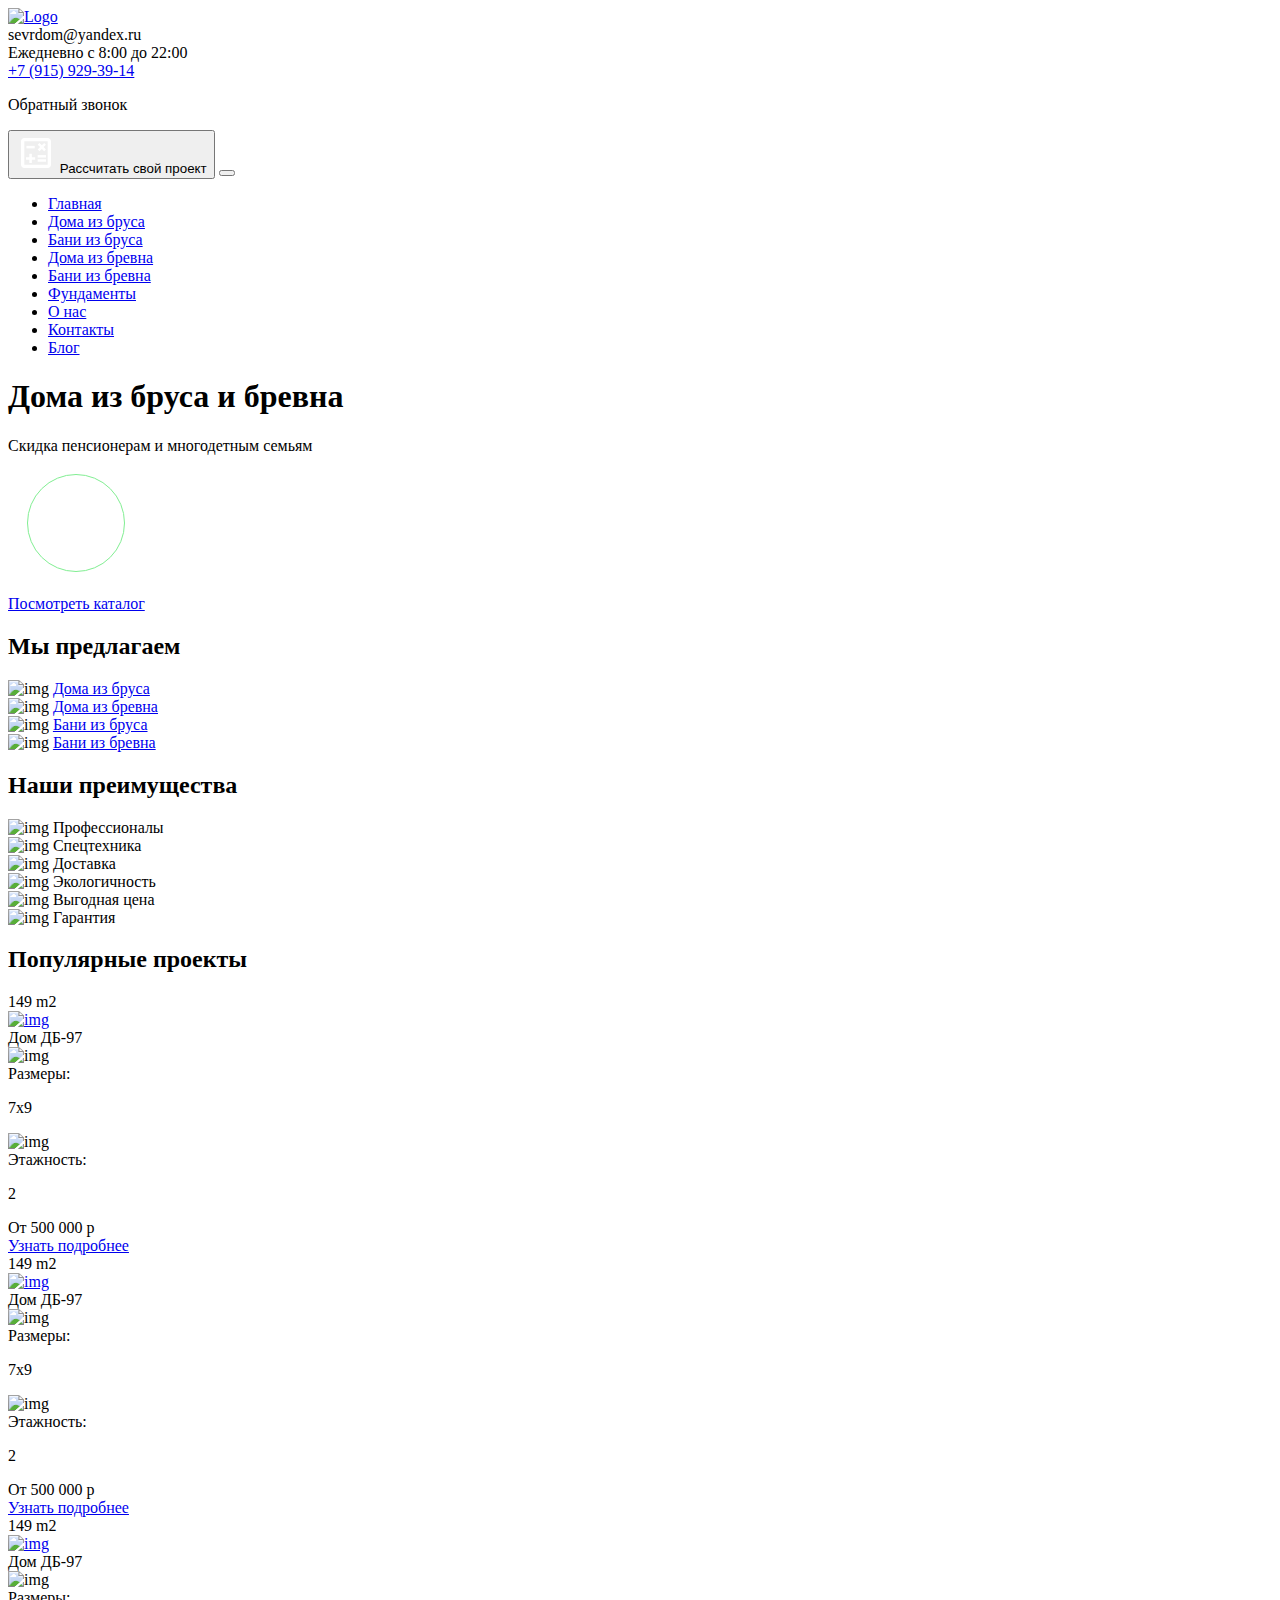
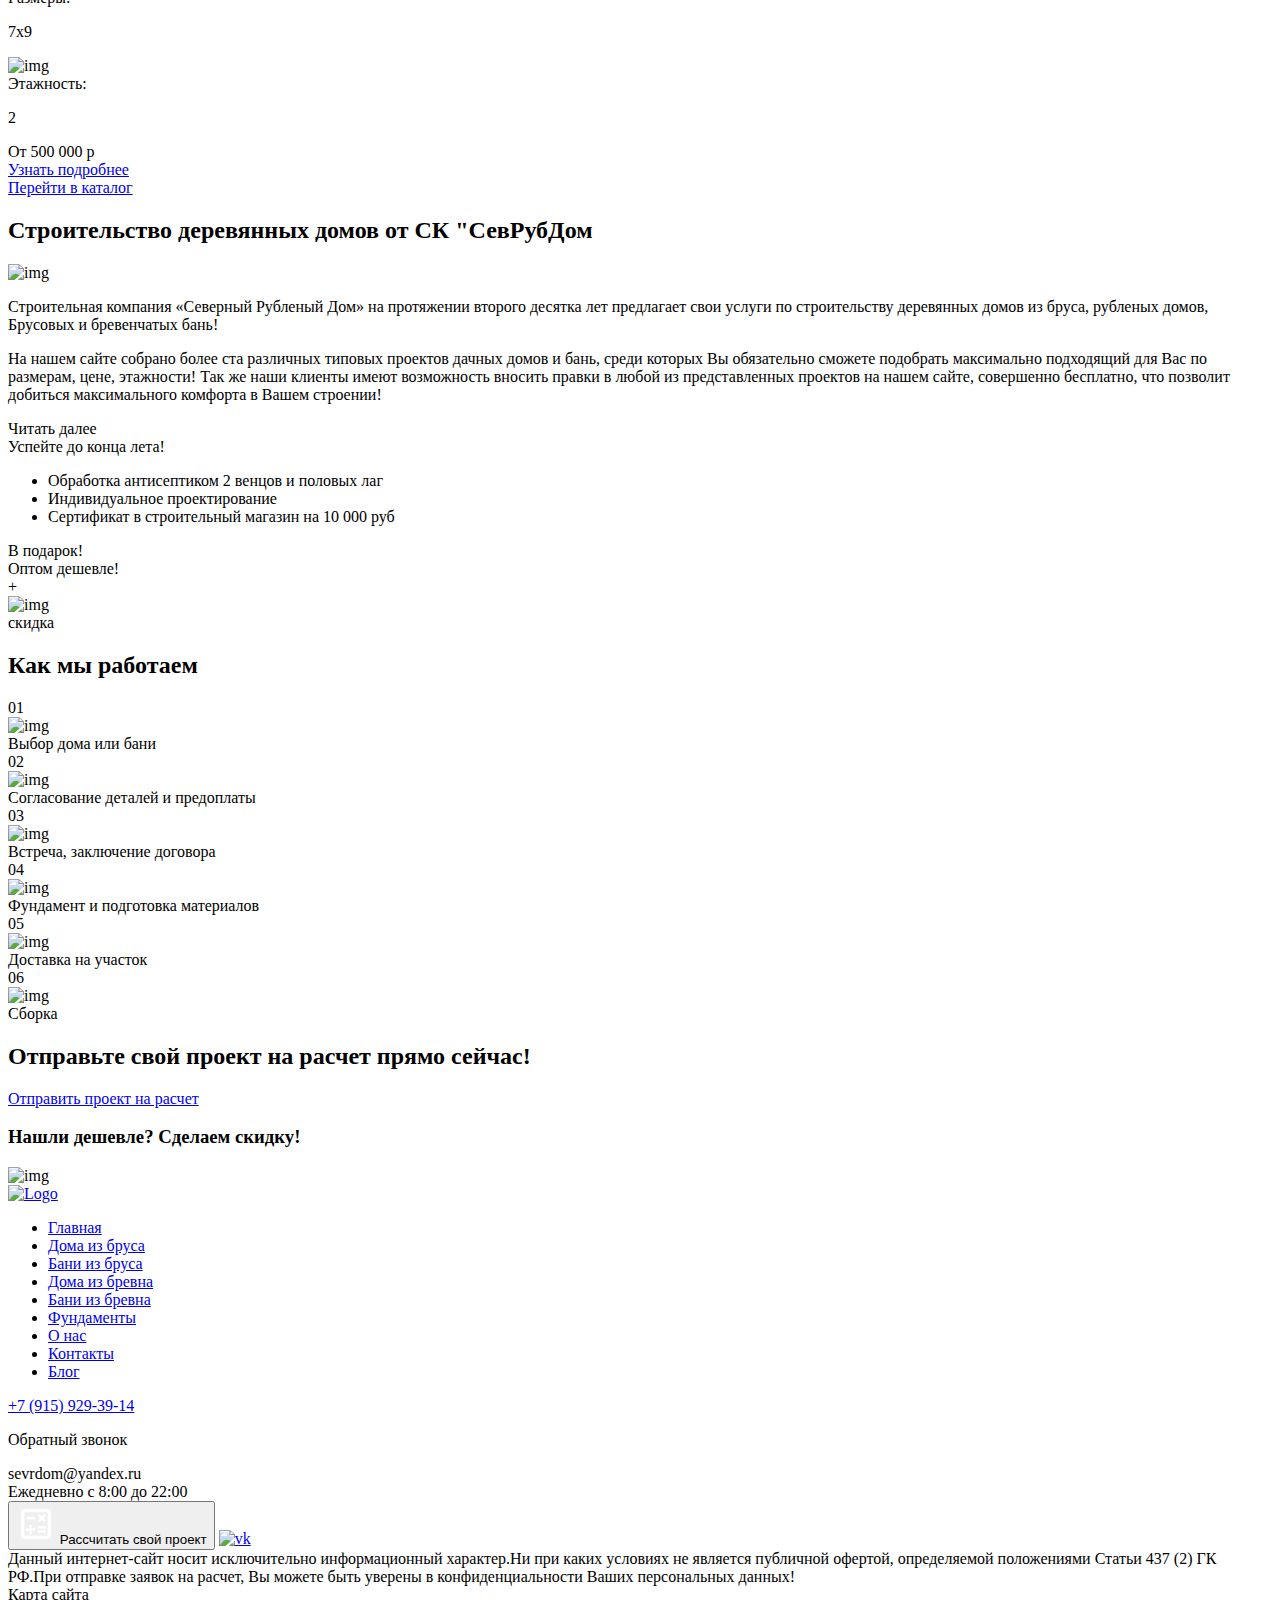
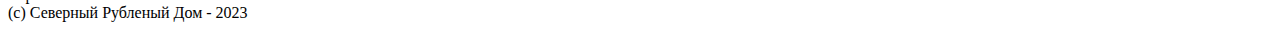
==== index.html @ 29522f86 "Add files via upload" ====
<!DOCTYPE html>
<html lang="en">
<head>
  <meta charset="UTF-8">
  <meta http-equiv="X-UA-Compatible" content="IE=edge">
  <meta name="viewport" content="width=device-width, initial-scale=1.0">
  <link rel="stylesheet" href="css/style.min.css">
  <title>Строительство деревянных домов и бань</title>
  <link rel="icon" type="image/x-icon" href="../images/favicon.svg">
</head>


<body>
  <div class="wrapper">
    <header class="header">

  <div class="container">
    <div class="header__body">

      <div class="header__logo">
        <a class="" tabindex="0" href="/">
          <img class="header__img" src="images/logo.png" alt="Logo">
        </a>
      </div>

      <div class="mail mail--header">sevrdom@yandex.ru</div>
      <div class="clock clock--header">Ежедневно с 8:00 до 22:00</div>
      <div class="tel" data-da="menu__info, first, 769, clickk">
        <a href="tel:+79159293914" class="phone">+7 (915) 929-39-14</a>

        <p class="callback">Обратный звонок</p>
      </div>
      <button class="btn btn--header butn" data-da="menu__info, last, 770, clickk">
        <svg xmlns="http://www.w3.org/2000/svg" width="40" height="40" viewBox="0 0 40 40" fill="none">
          <path
            d="M31.6667 5H8.33333C6.5 5 5 6.5 5 8.33333V31.6667C5 33.5 6.5 35 8.33333 35H31.6667C33.5 35 35 33.5 35 31.6667V8.33333C35 6.5 33.5 5 31.6667 5ZM31.6667 31.6667H8.33333V8.33333H31.6667V31.6667Z"
            fill="white" />
          <path d="M18.75 12.8667H10.4167V15.3667H18.75V12.8667Z" fill="white" />
          <path d="M30 26.25H21.6667V28.75H30V26.25Z" fill="white" />
          <path d="M30 22.0833H21.6667V24.5833H30V22.0833Z" fill="white" />
          <path d="M13.3333 30H15.8333V26.6667H19.1667V24.1667H15.8333V20.8333H13.3333V24.1667H10V26.6667H13.3333V30Z"
            fill="white" />
          <path
            d="M23.4833 18.25L25.8333 15.9L28.1833 18.25L29.95 16.4833L27.6 14.1167L29.95 11.7667L28.1833 10L25.8333 12.35L23.4833 10L21.7167 11.7667L24.0667 14.1167L21.7167 16.4833L23.4833 18.25Z"
            fill="white" />
        </svg>
        <span>Рассчитать свой проект</span></button>

      <button type="button" class="burger">
        <span></span>
        <span></span>
        <span></span>
      </button>

    </div>

  </div>

  <div class="header__container">
    <div class="header__menu">
      <div class="container">

        <div class="menu-wrap">
          <nav class="menu menu--header">
            <ul class="menu__list menu__list--header">
              <li class="menu__list-item menu__list-item--header"><a class="menu__link menu__link--header active"
                  href="/north">Главная</a></li>
              <li class="menu__list-item menu__list-item--header"><a class="menu__link menu__link--header"
                  href="/north">Дома из бруса</a></li>
              <li class="menu__list-item menu__list-item--header"><a class="menu__link menu__link--header" href="/north">Бани из
                  бруса</a></li>
              <li class="menu__list-item menu__list-item--header"><a class="menu__link menu__link--header" href="/north">Дома из
                  бревна</a></li>
              <li class="menu__list-item menu__list-item--header"><a class="menu__link menu__link--header" href="/north">Бани из
                  бревна</a></li>
              <li class="menu__list-item menu__list-item--header"><a class="menu__link menu__link--header"
                  href="/dat/contacts.html">Фундаменты</a></li>
              <li class="menu__list-item menu__list-item--header"><a class="menu__link menu__link--header" href="/north">О нас</a></li>
              <li class="menu__list-item menu__list-item--header"><a class="menu__link menu__link--header"
                  href="/dat/contacts.html">Контакты</a></li>
              <li class="menu__list-item menu__list-item--header"><a class="menu__link menu__link--header" href="/north">Блог</a></li>
            </ul>
            <div class="menu__info"></div>
          </nav>


        </div>
      </div>

    </div>

  </div>

</header>

    <main class="main">
      <section class="intro section-margin">
        <div class="container">
          <div class="intro__inner">
            <h1 class="intro__title">Дома из бруса и бревна</h1>
            <div class="intro__sub">
              <div class="intro__sub-title">
                <span class="itro__sub-title-bold">Скидка </span>пенсионерам и многодетным семьям
              </div>
              <div class="discount">
                <svg width="136" height="136" viewBox="0 0 136 136" fill="none" xmlns="http://www.w3.org/2000/svg">
                  <circle cx="68" cy="68" r="67.5" stroke="white" stroke-opacity="0.46" />
                  <g filter="url(#filter0_b_74_33)">
                    <circle cx="68" cy="68" r="56" fill="white" fill-opacity="0.44" />
                  </g>
                  <circle cx="68" cy="68" r="48.5" stroke="#81EE92" />
                  <path
                    d="M48.88 53.84C51.0667 53.84 52.8133 54.04 54.12 54.44C55.4533 54.8133 56.4133 55.4667 57 56.4C57.6133 57.3333 57.92 58.6267 57.92 60.28C57.92 61.56 57.8 62.6933 57.56 63.68C57.32 64.64 56.8933 65.4267 56.28 66.04C55.6667 66.6533 54.7867 67.0533 53.64 67.24V67.4C55.5333 67.6933 56.84 68.4133 57.56 69.56C58.28 70.7067 58.6533 72.2933 58.68 74.32C58.7067 76.24 58.4133 77.8133 57.8 79.04C57.1867 80.24 56.1733 81.1333 54.76 81.72C53.3733 82.28 51.5067 82.56 49.16 82.56C47.56 82.56 45.9467 82.48 44.32 82.32C42.6933 82.1867 41.12 82.0133 39.6 81.8L39.84 77.32C40.9067 77.4 41.8533 77.4667 42.68 77.52C43.5333 77.5467 44.3467 77.5733 45.12 77.6C45.8933 77.6267 46.68 77.64 47.48 77.64C48.7867 77.64 49.8133 77.5333 50.56 77.32C51.3067 77.08 51.84 76.6667 52.16 76.08C52.48 75.4667 52.64 74.6133 52.64 73.52C52.64 72.6667 52.52 71.96 52.28 71.4C52.0667 70.8133 51.6533 70.3733 51.04 70.08C50.4267 69.76 49.5333 69.6133 48.36 69.64L43.12 69.68V65.64H48.36C49.24 65.64 49.9333 65.5467 50.44 65.36C50.9467 65.1467 51.32 64.88 51.56 64.56C51.8267 64.2133 52 63.8133 52.08 63.36C52.16 62.9067 52.2 62.4133 52.2 61.88C52.1733 61 52.0267 60.3333 51.76 59.88C51.52 59.4267 51.08 59.12 50.44 58.96C49.8267 58.8 48.96 58.72 47.84 58.72C46.4533 58.72 45.1067 58.7467 43.8 58.8C42.52 58.8267 41.3867 58.8533 40.4 58.88L40.12 54.6C41.6133 54.3333 43.08 54.1467 44.52 54.04C45.9867 53.9067 47.44 53.84 48.88 53.84ZM68.8953 53.84C70.602 53.84 71.962 54.1067 72.9753 54.64C73.9886 55.1467 74.7086 56 75.1353 57.2C75.562 58.4 75.7753 60.0267 75.7753 62.08C75.7753 64.1067 75.562 65.72 75.1353 66.92C74.7086 68.12 73.9886 68.9867 72.9753 69.52C71.962 70.0533 70.602 70.32 68.8953 70.32C67.2153 70.32 65.8686 70.0533 64.8553 69.52C63.8686 68.9867 63.1486 68.12 62.6953 66.92C62.2686 65.72 62.0553 64.1067 62.0553 62.08C62.0553 60.0267 62.2686 58.4 62.6953 57.2C63.1486 56 63.8686 55.1467 64.8553 54.64C65.8686 54.1067 67.2153 53.84 68.8953 53.84ZM68.8953 57.12C68.2553 57.12 67.762 57.2533 67.4153 57.52C67.0686 57.7867 66.8153 58.28 66.6553 59C66.522 59.6933 66.4553 60.72 66.4553 62.08C66.4553 63.44 66.522 64.48 66.6553 65.2C66.8153 65.8933 67.0686 66.3733 67.4153 66.64C67.762 66.9067 68.2553 67.04 68.8953 67.04C69.562 67.04 70.0686 66.9067 70.4153 66.64C70.762 66.3733 71.002 65.8933 71.1353 65.2C71.2953 64.48 71.3753 63.44 71.3753 62.08C71.3753 60.72 71.2953 59.6933 71.1353 59C71.002 58.28 70.762 57.7867 70.4153 57.52C70.0686 57.2533 69.562 57.12 68.8953 57.12ZM88.9353 54.4L72.4153 82H68.6953L85.2153 54.4H88.9353ZM88.7753 66.04C90.482 66.04 91.8286 66.3067 92.8153 66.84C93.8286 67.3467 94.5486 68.2 94.9753 69.4C95.402 70.5733 95.6153 72.1867 95.6153 74.24C95.6153 76.2667 95.402 77.8933 94.9753 79.12C94.5486 80.32 93.8286 81.1867 92.8153 81.72C91.8286 82.2267 90.482 82.48 88.7753 82.48C87.0953 82.48 85.7486 82.2267 84.7353 81.72C83.7486 81.1867 83.0286 80.32 82.5753 79.12C82.1486 77.8933 81.9353 76.2667 81.9353 74.24C81.9353 72.1867 82.1486 70.5733 82.5753 69.4C83.0286 68.2 83.7486 67.3467 84.7353 66.84C85.7486 66.3067 87.0953 66.04 88.7753 66.04ZM88.7353 69.32C88.0953 69.32 87.5886 69.4533 87.2153 69.72C86.8686 69.96 86.6286 70.44 86.4953 71.16C86.362 71.8533 86.2953 72.88 86.2953 74.24C86.2953 75.6 86.362 76.64 86.4953 77.36C86.6286 78.08 86.8686 78.5733 87.2153 78.84C87.5886 79.08 88.0953 79.2 88.7353 79.2C89.402 79.2 89.9086 79.08 90.2553 78.84C90.602 78.5733 90.8553 78.08 91.0153 77.36C91.1753 76.64 91.2553 75.6 91.2553 74.24C91.2553 72.88 91.1753 71.8533 91.0153 71.16C90.8553 70.44 90.602 69.96 90.2553 69.72C89.9086 69.4533 89.402 69.32 88.7353 69.32Z"
                    fill="white" />
                  <defs>
                    <filter id="filter0_b_74_33" x="-14" y="-14" width="164" height="164" filterUnits="userSpaceOnUse"
                      color-interpolation-filters="sRGB">
                      <feFlood flood-opacity="0" result="BackgroundImageFix" />
                      <feGaussianBlur in="BackgroundImageFix" stdDeviation="13" />
                      <feComposite in2="SourceAlpha" operator="in" result="effect1_backgroundBlur_74_33" />
                      <feBlend mode="normal" in="SourceGraphic" in2="effect1_backgroundBlur_74_33" result="shape" />
                    </filter>
                  </defs>
                </svg>

              </div>
            </div>

            <a class="btn intro__btn" href="/north/catalog.html">
              <span>Посмотреть каталог</span></a>
          </div>
        </div>
      </section>

      <section class="propose">
        <div class="container">
          <h2 class="section-title">Мы предлагаем</h2>
          <div class="propose-cards">
            <div class="propose-cards__item">
              <div class="propose-cards__card">
                <img src="images/propose1.webp" alt="img">
                <a class="propose-cards__title" href="#"><span href="#">Дома из бруса</span></a>
              </div>

            </div>
            <div class="propose-cards__item">
              <div class="propose-cards__card">
                <img src="images/propose2.webp" alt="img">
                <a class="propose-cards__title" href="#"><span href="#">Дома из бревна</span></a>
              </div>
            </div>

            <div class="propose-cards__item">
              <div class="propose-cards__card">
                <img src="images/propose1.webp" alt="img">
                <a class="propose-cards__title" href="#"><span href="#">Бани из бруса</span></a>
              </div>
            </div>
            <div class="propose-cards__item">
              <div class="propose-cards__card">
                <img src="images/propose2.webp" alt="img">
                <a class="propose-cards__title" href="#"><span href="#">Бани из бревна</span></a>
              </div>
            </div>
          </div>
        </div>

      </section>

      <section class="advantages">
        <div class="container">
          <h2 class="section-title white advantages__title">Наши преимущества</h2>
          <div class="advan-wrap">
            <div class="advan-wrap__item">
              <div class="advan-wrap__item-card">
                <img class="advan-wrap__item-img" src="images/advan1.svg" alt="img">
                Профессионалы
              </div>
            </div>

            <div class="advan-wrap__item">
              <div class="advan-wrap__item-card">
                <img class="advan-wrap__item-img" src="images/advan2.svg" alt="img">
                Спецтехника
              </div>
            </div>

            <div class="advan-wrap__item">
              <div class="advan-wrap__item-card">
                <img class="advan-wrap__item-img" src="images/advan3.svg" alt="img">
                Доставка
              </div>
            </div>

            <div class="advan-wrap__item">
              <div class="advan-wrap__item-card">
                <img class="advan-wrap__item-img" src="images/advan4.svg" alt="img">
                Экологичность
              </div>
            </div>

            <div class="advan-wrap__item">
              <div class="advan-wrap__item-card">
                <img class="advan-wrap__item-img" src="images/advan5.svg" alt="img">
                Выгодная цена
              </div>
            </div>

            <div class="advan-wrap__item">
              <div class="advan-wrap__item-card">
                <img class="advan-wrap__item-img" src="images/advan6.svg" alt="img">
                Гарантия
              </div>
            </div>

          </div>
        </div>
      </section>

      <section class="popular section-margin">
        <div class="container">
          <h2 class="section-title">Популярные проекты</h2>
          <div class="projects">

            <div class="projects__item">
              <div class="project__card card">
                <div class="card__img">
                  <div class="card__img-square">149 m2</div>
                  <a href="/north/project.html">
                    <img src="images/popular1.webp" alt="img">
                  </a>

                </div>

                <div class="card__container">
                  <div class="card__title">Дом ДБ-97</div>

                  <div class="card__info">

                    <div class="card__info-item">
                      <div class="card__info-img">
                        <img src="images/popular-size.svg" alt="img">
                      </div>
                      <div class="card__info-text">
                        Размеры: <p>7х9</p>
                      </div>
                    </div>

                    <div class="card__info-item">
                      <div class="card__info-img">
                        <img src="images/popular-up.svg" alt="img">
                      </div>
                      <div class="card__info-text">
                        Этажность: <p>2</p>
                      </div>
                    </div>

                  </div>

                  <div class="card__price">От 500 000 р</div>

                  <a class="card__btn btn" href="/north/project.html">
                    <span>Узнать подробнее</span>
                  </a>

                </div>


              </div>
            </div>

            <div class="projects__item">
              <div class="project__card card">
                <div class="card__img">
                  <div class="card__img-square">149 m2</div>
                  <a href="/north/project.html">
                    <img src="images/popular1.webp" alt="img">
                  </a>
                </div>

                <div class="card__container">
                  <div class="card__title">Дом ДБ-97</div>

                  <div class="card__info">

                    <div class="card__info-item">
                      <div class="card__info-img">
                        <img src="images/popular-size.svg" alt="img">
                      </div>
                      <div class="card__info-text">
                        Размеры: <p>7х9</p>
                      </div>
                    </div>

                    <div class="card__info-item">
                      <div class="card__info-img">
                        <img src="images/popular-up.svg" alt="img">
                      </div>
                      <div class="card__info-text">
                        Этажность: <p>2</p>
                      </div>
                    </div>

                  </div>

                  <div class="card__price">От 500 000 р</div>

                  <a class="card__btn btn" href="/north/project.html">
                    <span>Узнать подробнее</span>
                  </a>
                </div>


              </div>
            </div>

            <div class="projects__item">
              <div class="project__card card">
                <div class="card__img">
                  <div class="card__img-square">149 m2</div>
                  <a href="/north/project.html">
                    <img src="images/popular1.webp" alt="img">
                  </a>
                </div>

                <div class="card__container">
                  <div class="card__title">Дом ДБ-97</div>

                  <div class="card__info">

                    <div class="card__info-item">
                      <div class="card__info-img">
                        <img src="images/popular-size.svg" alt="img">
                      </div>
                      <div class="card__info-text">
                        Размеры: <p>7х9</p>
                      </div>
                    </div>

                    <div class="card__info-item">
                      <div class="card__info-img">
                        <img src="images/popular-up.svg" alt="img">
                      </div>
                      <div class="card__info-text">
                        Этажность: <p>2</p>
                      </div>
                    </div>

                  </div>

                  <div class="card__price">От 500 000 р</div>

                  <a class="card__btn btn" href="/north/project.html">
                    <span>Узнать подробнее</span>
                  </a>
                </div>


              </div>
            </div>

          </div>

          <a class="btn--green btn" href="/north/catalog.html">
            <span>Перейти в каталог</span></a>

        </div>
      </section>

      <section class="descr section-margin">
        <div class="container-right">
          <div class="descr__inner">
            <div class="descr__text">

              <h2 class="descr__title section-title">Строительство деревянных домов от СК "СевРубДом</h2>
              <div class="descr__img" data-da="descr__inner, last, 1500, breakp">
                <img src="images/descr1.webp" alt="img">
              </div>
              <div class="descr__sub-title">
                <p>Строительная компания «Северный Рубленый Дом» на протяжении второго десятка лет предлагает свои
                  услуги по строительству деревянных домов из бруса, рубленых домов, Брусовых и бревенчатых бань! </p>
                <p>На нашем сайте собрано более ста различных типовых проектов дачных домов и бань, среди которых Вы
                  обязательно сможете подобрать максимально подходящий для Вас по размерам, цене, этажности! Так же наши
                  клиенты имеют возможность вносить правки в любой из представленных проектов на нашем сайте, совершенно
                  бесплатно, что позволит добиться максимального комфорта в Вашем строении!</p>
                <span class="read-next">Читать далее</span>
              </div>
            </div>

          </div>
        </div>

        <div class="container">
          <div class="baner">
            <div class="baner__item">
              <div class="baner__item-card green">
                <div class="figura">
                  <div class="figura__title">
                    Успейте до конца лета!
                  </div>
                  <ul class="figura__list">
                    <li>Обработка антисептиком 2 венцов и половых лаг</li>
                    <li>Индивидуальное проектирование</li>
                    <li>Сертификат в строительный магазин на 10 000 руб</li>
                  </ul>
                  <div class="figura__btn btn"><span>В подарок!</span></div>

                </div>

                <div class="baner__bg">

                </div>

              </div>
            </div>

            <div class="baner__item">
              <div class="baner__item-card brown">
                <div class="baner-names"></div>

                <div class="baner__bgoo baner__bg-right">
                </div>
                <div class="baner__discount">
                  <div class="baner__title">
                    Оптом дешевле!
                  </div>
                  <div class="baner__plus">
                    +
                  </div>
                  <img class="baner__img" src="images/discount5.svg" alt="img">
                  <div class="baner__text">
                    скидка
                  </div>

                </div>

                <div class="baner__bg-left">
                </div>


              </div>
            </div>

          </div>
        </div>
      </section>

      <section class="work">
        <div class="container">
          <h2 class="section-title white">Как мы работаем</h2>
          <div class="steps">
            <div class="steps__item">
              <div class="steps__number">01</div>
              <div class="steps__info">
                <div class="steps__icon">
                  <img src="images/work1.svg" alt="img">
                </div>
                <div class="steps__text">
                  Выбор дома или бани
                </div>
              </div>

            </div>

            <div class="steps__item">
              <div class="steps__number">02</div>
              <div class="steps__info">
                <div class="steps__icon">
                  <img src="images/work2.svg" alt="img">
                </div>
                <div class="steps__text">
                  Согласование деталей и предоплаты
                </div>
              </div>
            </div>

            <div class="steps__item">
              <div class="steps__number">03</div>
              <div class="steps__info">
                <div class="steps__icon">
                  <img src="images/work3.svg" alt="img">
                </div>
                <div class="steps__text">
                  Встреча, заключение договора
                </div>
              </div>
            </div>

            <div class="steps__item">
              <div class="steps__number">04</div>
              <div class="steps__info">
                <div class="steps__icon">
                  <img src="images/work4.svg" alt="img">
                </div>
                <div class="steps__text">
                  Фундамент и подготовка материалов
                </div>
              </div>
            </div>

            <div class="steps__item">
              <div class="steps__number">05</div>
              <div class="steps__info">
                <div class="steps__icon">
                  <img src="images/work5.svg" alt="img">
                </div>
                <div class="steps__text">
                  Доставка на участок
                </div>
              </div>
            </div>

            <div class="steps__item">
              <div class="steps__number">06</div>
              <div class="steps__info">
                <div class="steps__icon">
                  <img src="images/work6.svg" alt="img">
                </div>
                <div class="steps__text">
                  Сборка
                </div>
              </div>
            </div>
          </div>
        </div>
      </section>

      <section class="send">
        <div class="container">
          <div class="send__item">
            <h2 class="send__title section-title white">Отправьте свой проект на расчет прямо сейчас!</h2>
          <a href="#" class="send__btn btn">Отправить проект на расчет</a>
          </div>
        </div>

      </section>

      <section class="banners">
        <div class="container">
          <div class="banner-cheaper">
            <div class="banner-cheaper__wrap">
              <h3 class="banner-cheaper__title">
                Нашли дешевле? <span>Сделаем скидку!</span>
              </h3>
              <img class="banner-cheaper__img" src="images/percent.svg" alt="img">
            </div>
          </div>
        </div>
      </section>


      <div class="map"></div>

      <div class="upward"></div>
    </main>

    <footer class="footer" id="footer">
  <div class="container">
    <div class="footer__wrap">

      <div class="footer__item logot">
        <div class="header__logo">
          <a class="" tabindex="0" href="/">
            <img class="header__img" src="images/logo.png" alt="Logo">
          </a>
        </div>
      </div>

      <div class="footer__item menu-footer">
        <nav class="menu">
          <ul class="menu__list menu__list--footer">
            <li class="menu__list-item menu__list-item--footer"><a class="menu__link menu__link--header"
                href="/dat/about.html">Главная</a></li>
            <li class="menu__list-item menu__list-item--footer"><a class="menu__link menu__link--header"
                href="/dat/plant_protection_cat.html">Дома из бруса</a></li>
            <li class="menu__list-ite menu__list-item--footer"><a class="menu__link menu__link--header"
                href="/dat/pay.html">Бани из
                бруса</a></li>
            <li class="menu__list-item menu__list-item--footer"><a class="menu__link menu__link--header"
                href="/dat/partners.html">Дома из
                бревна</a></li>
            <li class="menu__list-item menu__list-item--footer"><a class="menu__link menu__link--header"
                href="/dat/news.html">Бани из
                бревна</a></li>
            <li class="menu__list-item menu__list-item--footer"><a class="menu__link menu__link--header"
                href="/dat/contacts.html">Фундаменты</a></li>
            <li class="menu__list-item menu__list-item--footer"><a class="menu__link menu__link--header"
                href="/dat/news.html">О нас</a></li>
            <li class="menu__list-item menu__list-item--footer"><a class="menu__link menu__link--header"
                href="/dat/contacts.html">Контакты</a></li>
            <li class="menu__list-item menu__list-item--footer"><a class="menu__link menu__link--header"
                href="/dat/news.html">Блог</a></li>
          </ul>
        </nav>
      </div>

      <div class="footer__info">
        <div class="tel--footer" data-da2="menu__info, first, 769, clickk">
          <a href="tel:+79159293914" class="phone">+7 (915) 929-39-14</a>

          <p class="callback">Обратный звонок</p>
        </div>

        <div class="mail-clock">

          <div class="mail">sevrdom@yandex.ru</div>
          <div class="clock clock--footer">Ежедневно с 8:00 до 22:00</div>
        </div>



        <button class="btn butn btn__footer" data-da2="menu__info, last, 770, clickk">
          <svg xmlns="http://www.w3.org/2000/svg" width="40" height="40" viewBox="0 0 40 40" fill="none">
            <path
              d="M31.6667 5H8.33333C6.5 5 5 6.5 5 8.33333V31.6667C5 33.5 6.5 35 8.33333 35H31.6667C33.5 35 35 33.5 35 31.6667V8.33333C35 6.5 33.5 5 31.6667 5ZM31.6667 31.6667H8.33333V8.33333H31.6667V31.6667Z"
              fill="white" />
            <path d="M18.75 12.8667H10.4167V15.3667H18.75V12.8667Z" fill="white" />
            <path d="M30 26.25H21.6667V28.75H30V26.25Z" fill="white" />
            <path d="M30 22.0833H21.6667V24.5833H30V22.0833Z" fill="white" />
            <path d="M13.3333 30H15.8333V26.6667H19.1667V24.1667H15.8333V20.8333H13.3333V24.1667H10V26.6667H13.3333V30Z"
              fill="white" />
            <path
              d="M23.4833 18.25L25.8333 15.9L28.1833 18.25L29.95 16.4833L27.6 14.1167L29.95 11.7667L28.1833 10L25.8333 12.35L23.4833 10L21.7167 11.7667L24.0667 14.1167L21.7167 16.4833L23.4833 18.25Z"
              fill="white" />
          </svg>
          <span>Рассчитать свой проект</span></button>

        <a href="#" class="footer__icon-vk">
          <img class="footer__img" src="images/vk.svg" alt="vk">
        </a>
      </div>

      <div class="footer__text">
        Данный интернет-сайт носит исключительно информационный характер.Ни при каких условиях не является публичной
        офертой, определяемой положениями Статьи 437 (2) ГК РФ.При отправке заявок на расчет, Вы можете быть уверены в
        конфиденциальности Ваших персональных данных!
      </div>

    </div>
  </div>



    <div class="footer-copyright">
      <div class="footer-copyright__item">
        Карта сайта
      </div>
      <div class="footer-copyright__item">
        (с) Северный Рубленый Дом - 2023
      </div>
    </div>



</footer>

  </div>
  <span aria-hidden="true" class="scroll-emul"></span>
  <script src="js/app.min.js"></script>
</body>

</html>
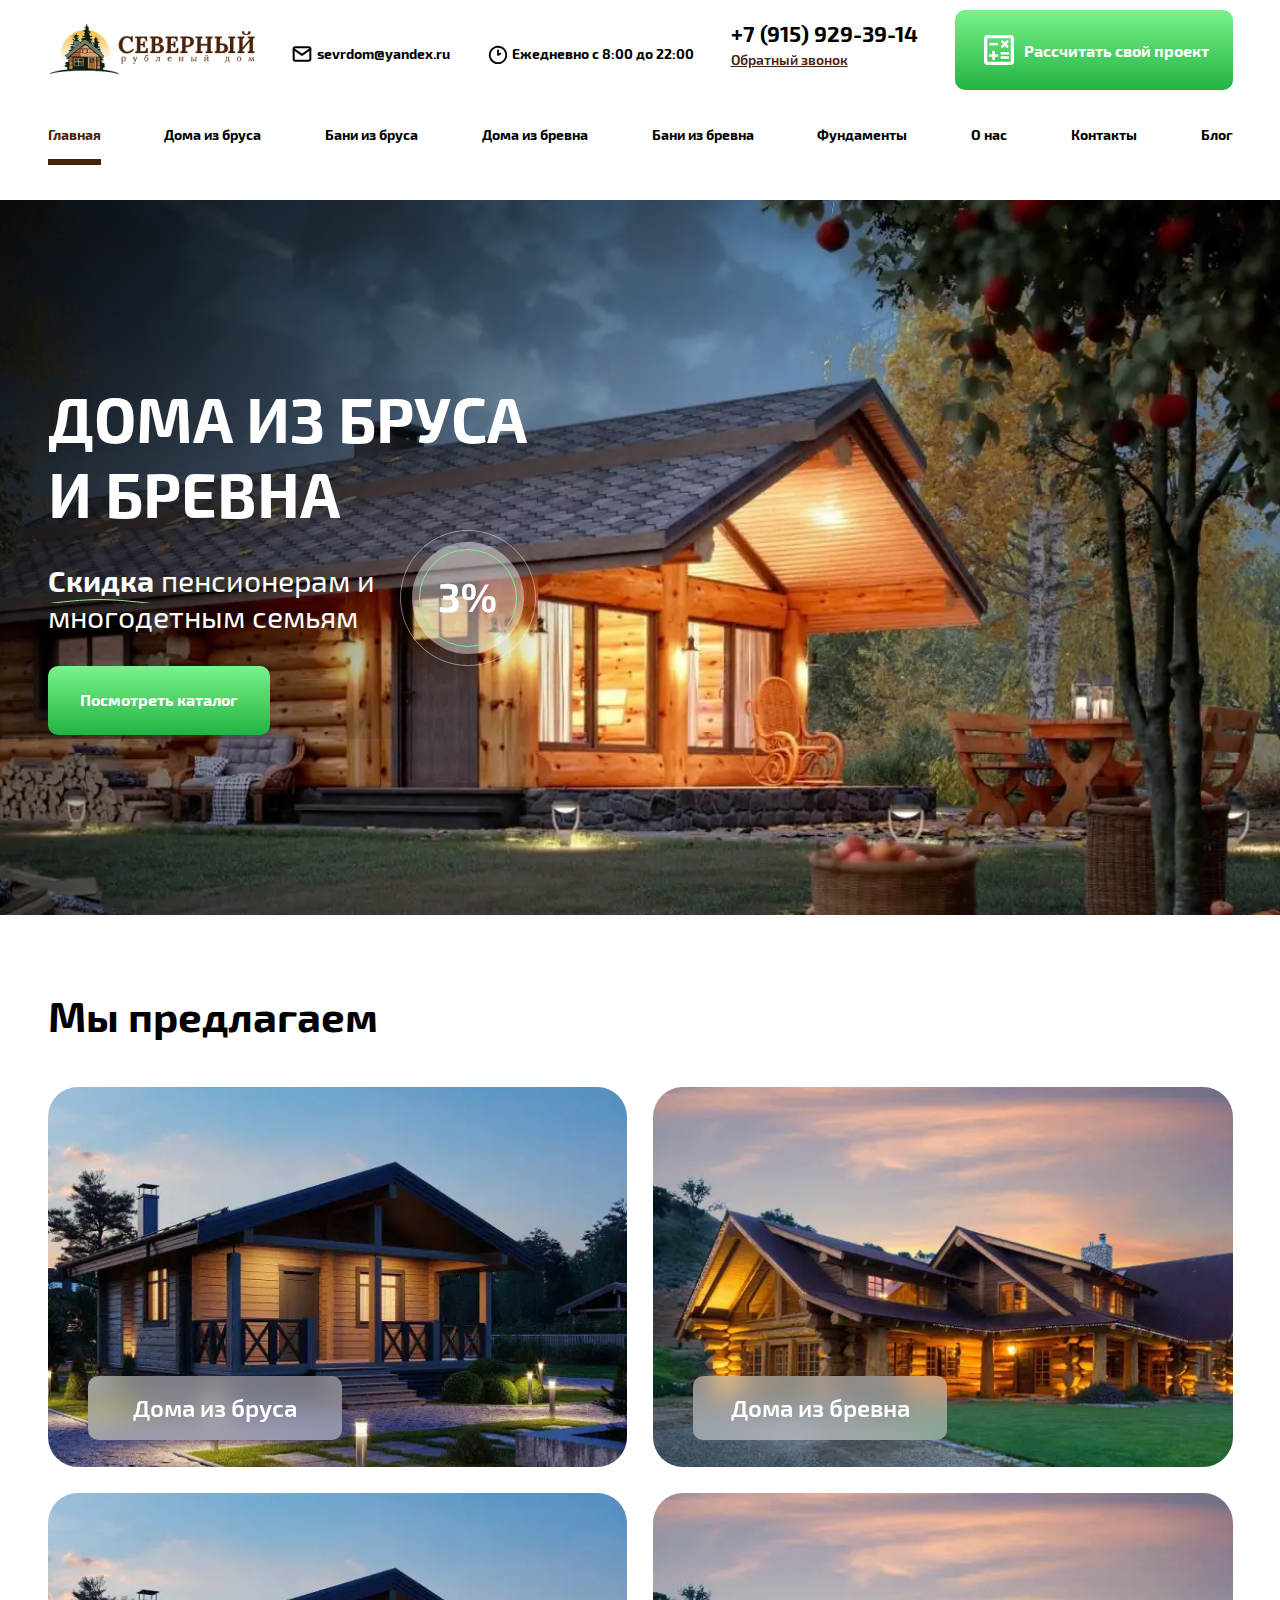
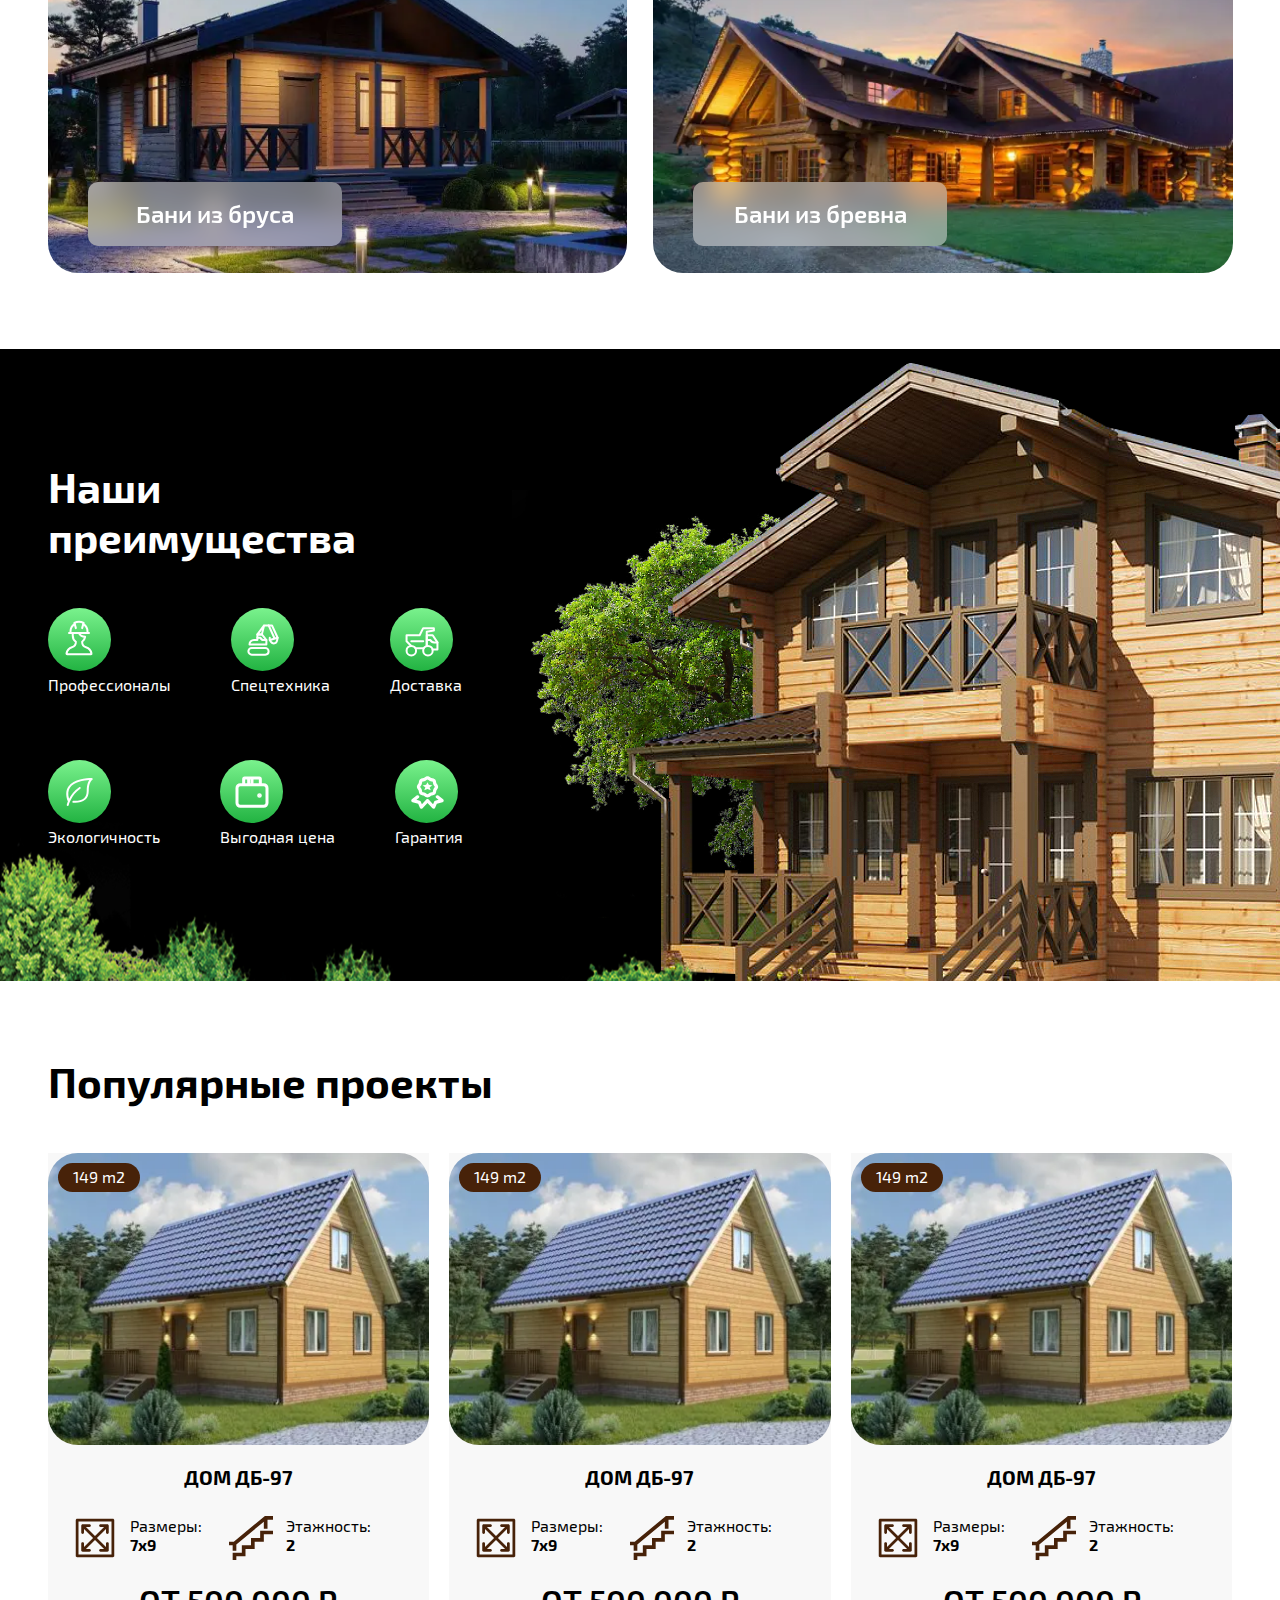
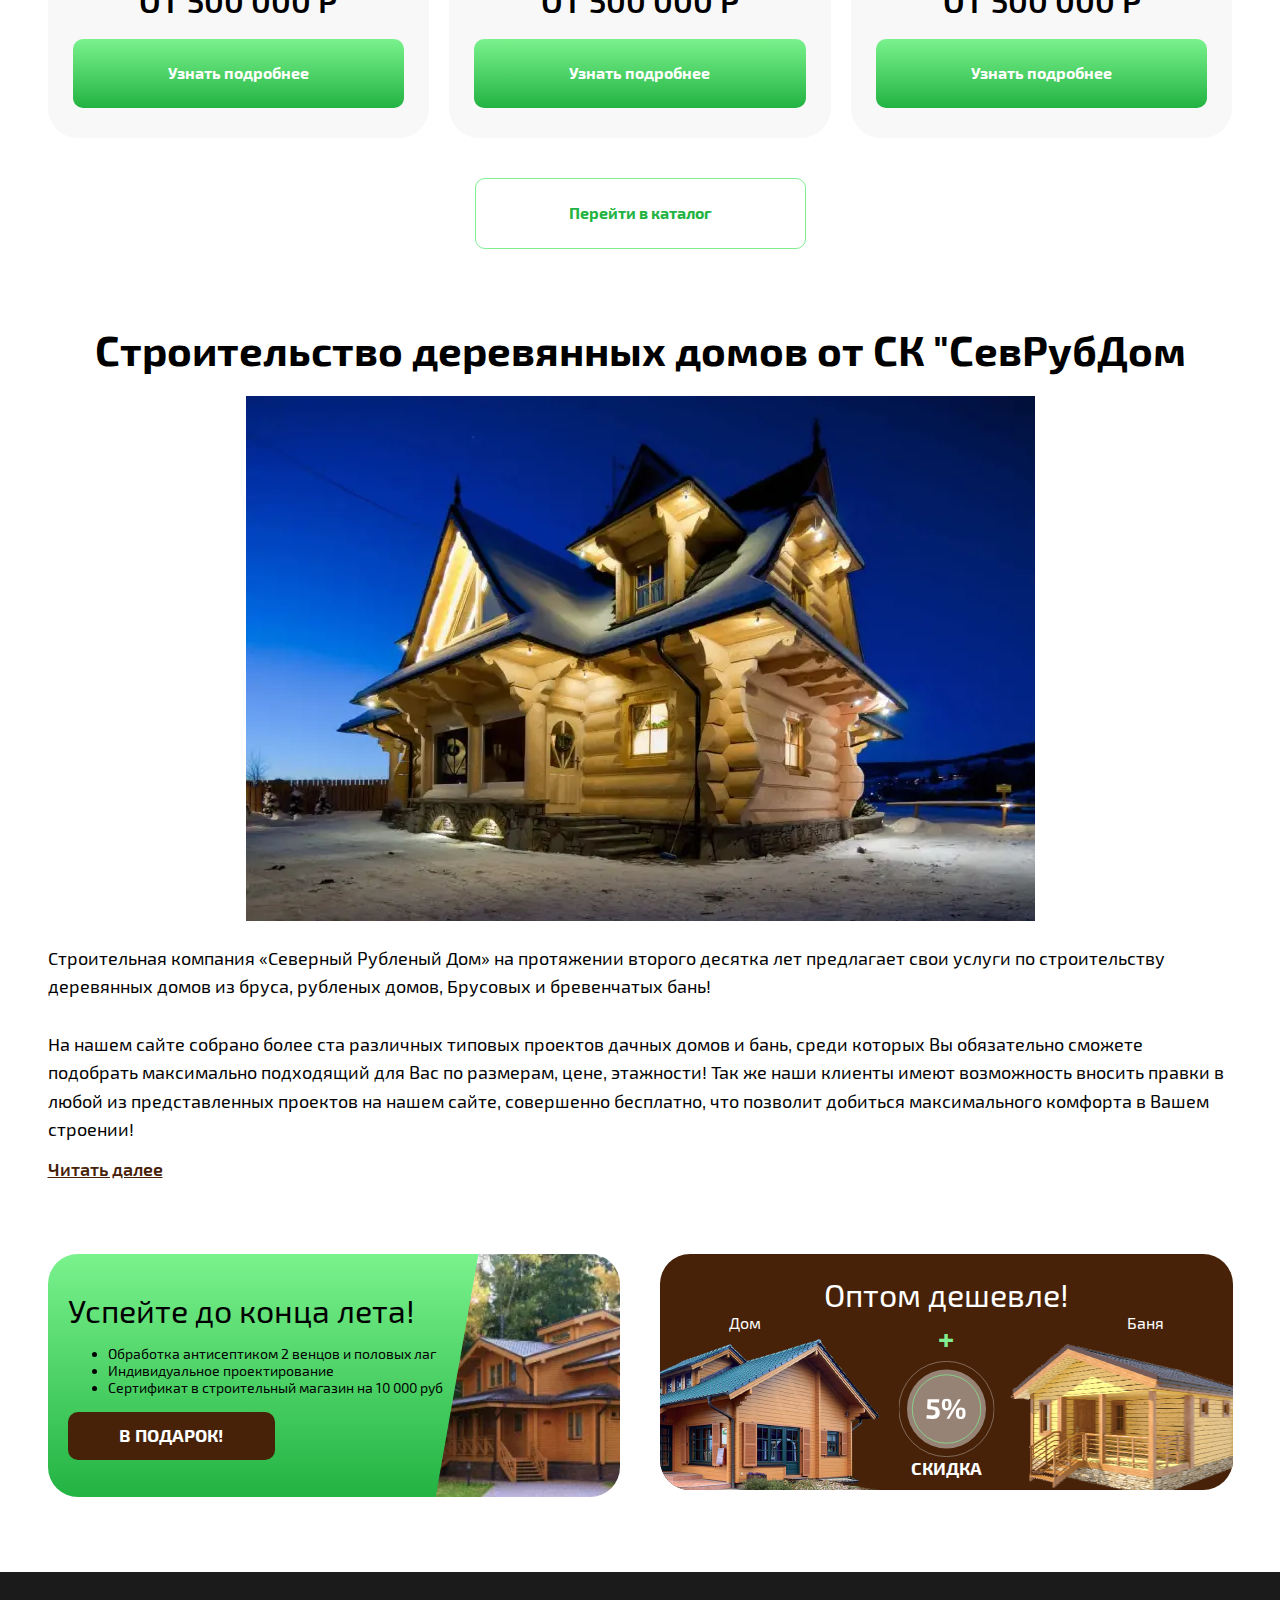
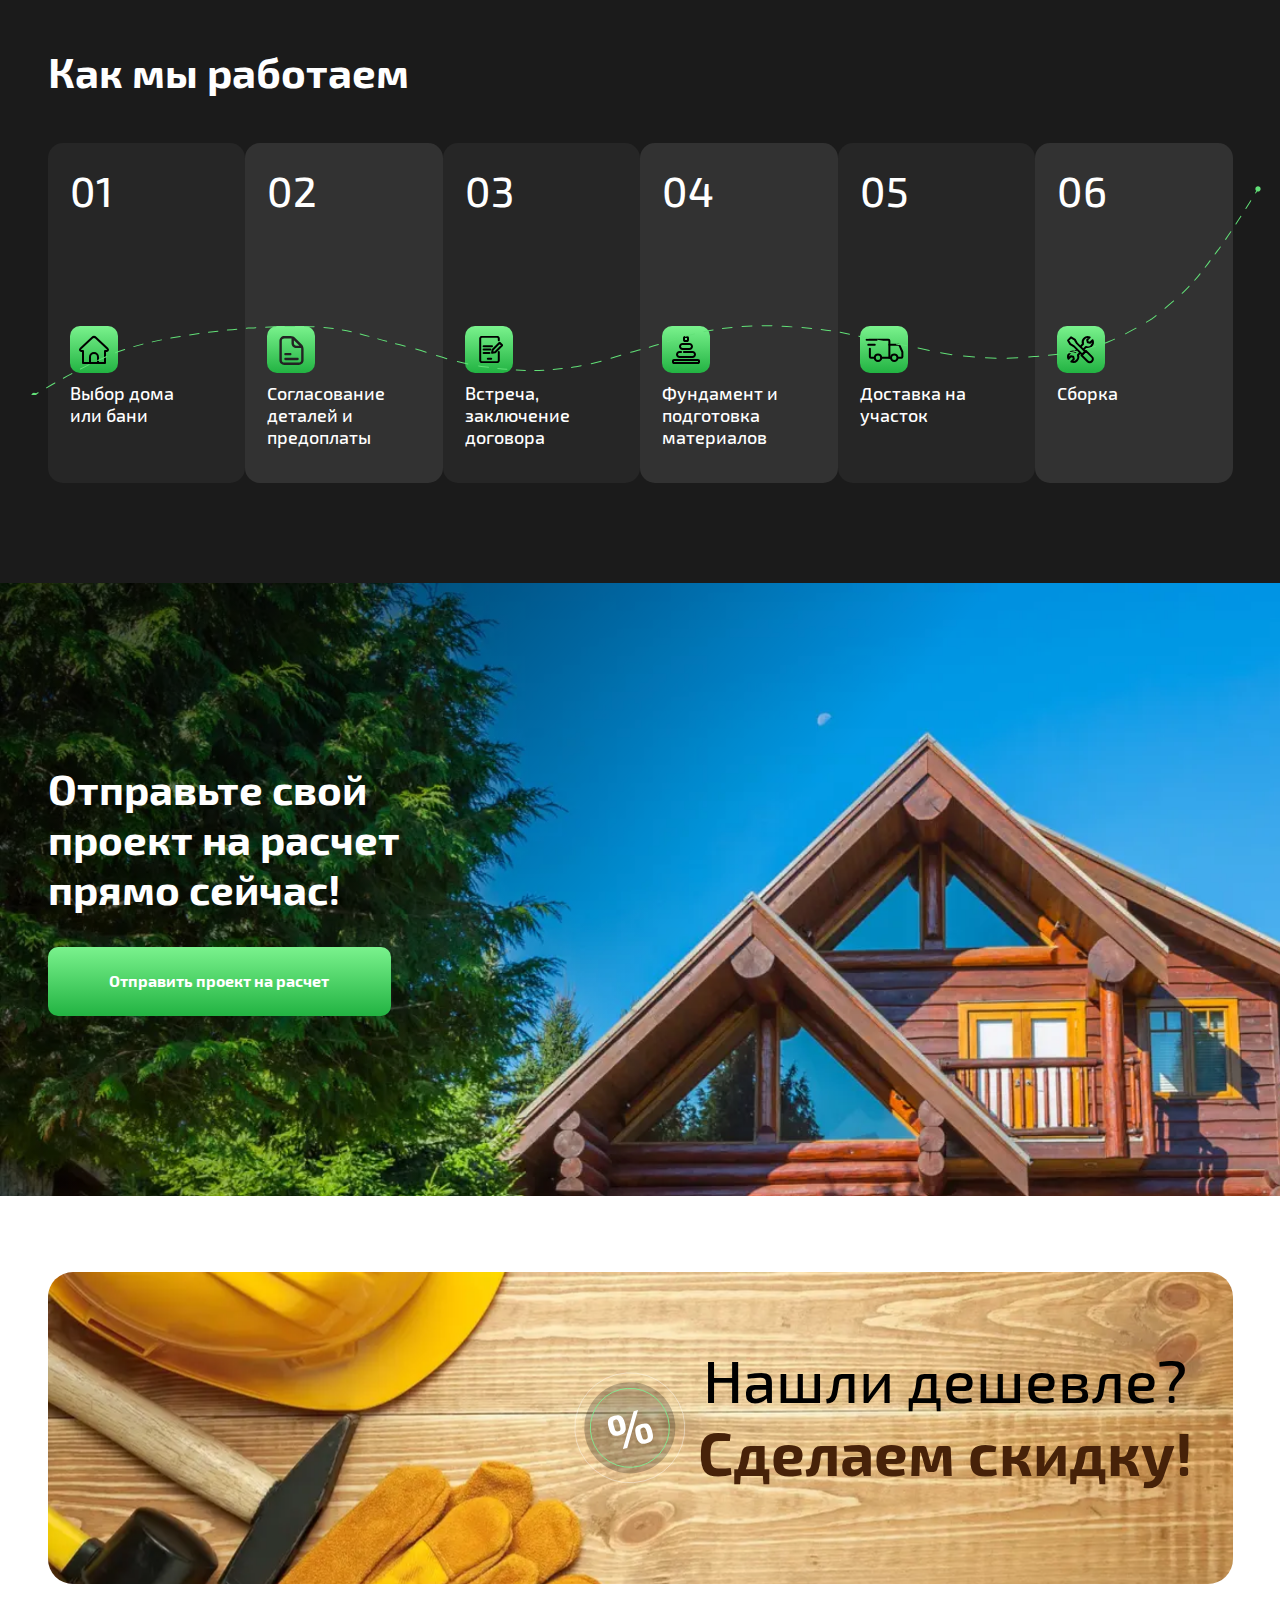
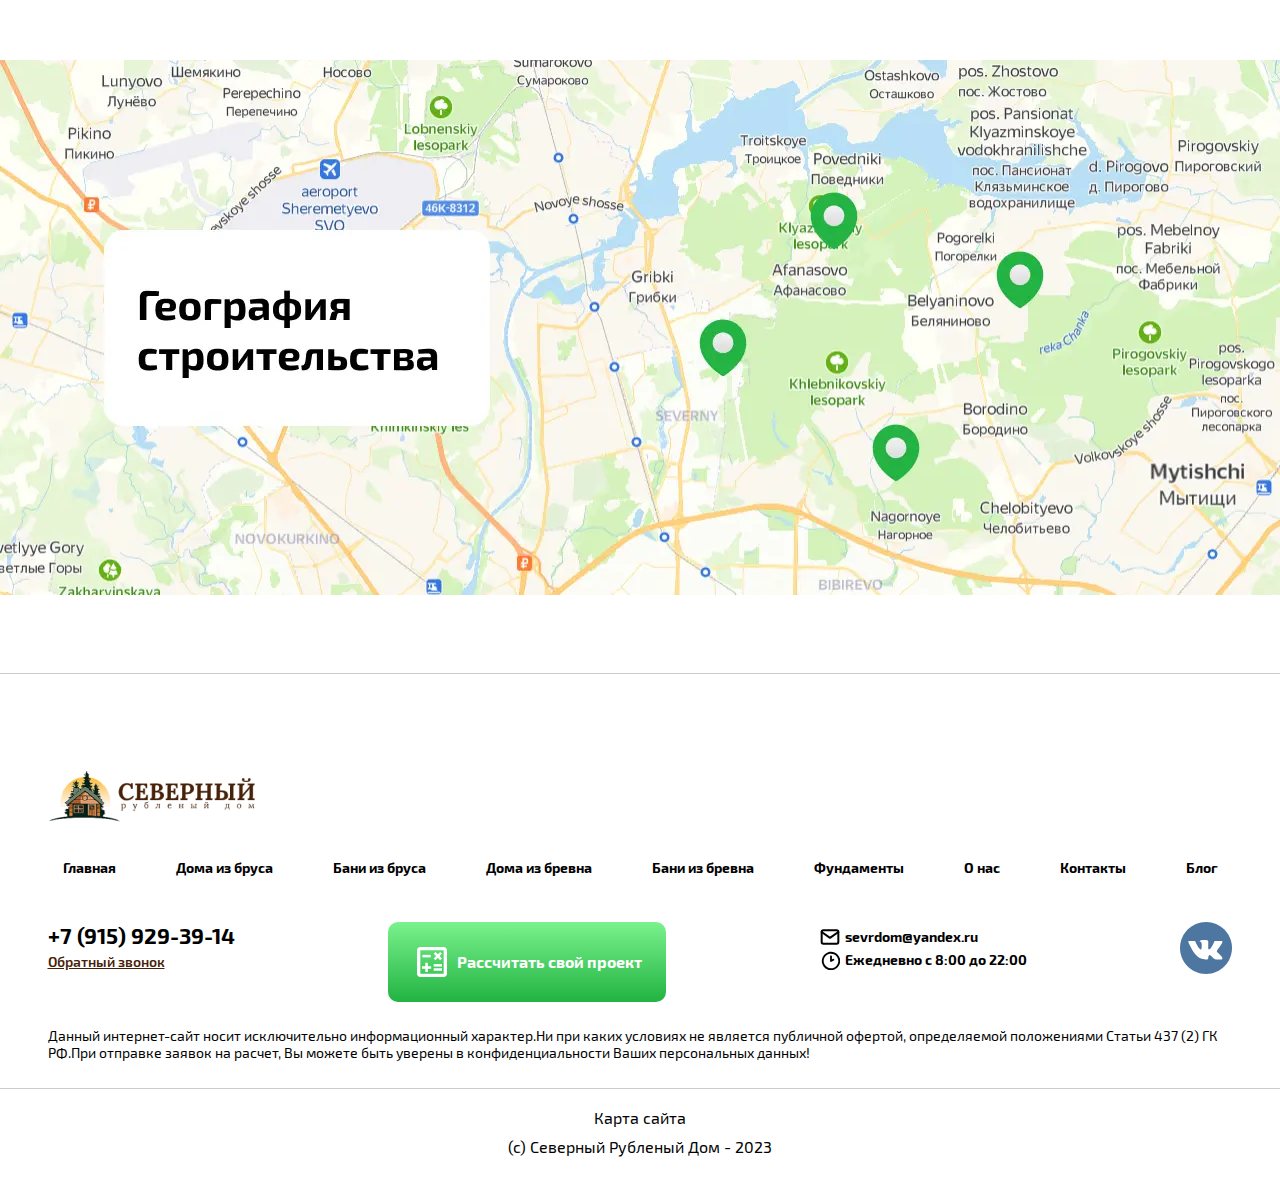
==== commit 74394a96: "Add files via upload" ====
--- a/index.html
+++ b/index.html
@@ -529,7 +529,7 @@
         <div class="container">
           <div class="send__item">
             <h2 class="send__title section-title white">Отправьте свой проект на расчет прямо сейчас!</h2>
-          <a href="#" class="send__btn btn">Отправить проект на расчет</a>
+            <a href="#" class="send__btn btn">Отправить проект на расчет</a>
           </div>
         </div>
 
@@ -551,7 +551,13 @@
 
       <div class="map"></div>
 
-      <div class="upward"></div>
+      <div class="upward">
+        <svg width="18" height="20" viewBox="0 0 18 20" fill="none" xmlns="http://www.w3.org/2000/svg">
+          <path
+            d="M7.5961 18.7979C7.58282 18.716 7.57669 18.6332 7.57777 18.5504L7.57777 4.44077L7.43467 4.74843C7.29233 5.04917 7.09861 5.32275 6.86227 5.55694L2.90558 9.51363C2.40814 10.0347 1.6079 10.1223 1.00952 9.72112C0.371882 9.25422 0.233434 8.35882 0.700339 7.72113C0.738082 7.66962 0.779222 7.62065 0.823494 7.57464L7.97844 0.419694C8.53698 -0.139465 9.44302 -0.139957 10.0022 0.418576C10.0025 0.418933 10.0029 0.419336 10.0033 0.419694L17.1582 7.57464C17.7163 8.13424 17.715 9.04028 17.1554 9.59837C17.1114 9.64228 17.0645 9.68329 17.0151 9.72112C16.4168 10.1223 15.6165 10.0347 15.1191 9.51363L11.1552 5.5641C10.9451 5.35415 10.7688 5.11275 10.6329 4.8486L10.4397 4.41931V18.4716C10.4669 19.2026 9.95625 19.844 9.23771 19.9813C8.4576 20.1078 7.72265 19.578 7.5961 18.7979Z"
+            fill="#84c551" />
+        </svg>
+      </div>
     </main>
 
     <footer class="footer" id="footer">
--- a/css/style.min.css
+++ b/css/style.min.css
@@ -0,0 +1 @@
+@charset "UTF-8";@font-face{font-family:swiper-icons;src:url('data:application/font-woff;charset=utf-8;base64, [base64]//wADZ2x5ZgAAAywAAADMAAAD2MHtryVoZWFkAAABbAAAADAAAAA2E2+eoWhoZWEAAAGcAAAAHwAAACQC9gDzaG10eAAAAigAAAAZAAAArgJkABFsb2NhAAAC0AAAAFoAAABaFQAUGG1heHAAAAG8AAAAHwAAACAAcABAbmFtZQAAA/gAAAE5AAACXvFdBwlwb3N0AAAFNAAAAGIAAACE5s74hXjaY2BkYGAAYpf5Hu/j+W2+MnAzMYDAzaX6QjD6/4//Bxj5GA8AuRwMYGkAPywL13jaY2BkYGA88P8Agx4j+/8fQDYfA1AEBWgDAIB2BOoAeNpjYGRgYNBh4GdgYgABEMnIABJzYNADCQAACWgAsQB42mNgYfzCOIGBlYGB0YcxjYGBwR1Kf2WQZGhhYGBiYGVmgAFGBiQQkOaawtDAoMBQxXjg/wEGPcYDDA4wNUA2CCgwsAAAO4EL6gAAeNpj2M0gyAACqxgGNWBkZ2D4/wMA+xkDdgAAAHjaY2BgYGaAYBkGRgYQiAHyGMF8FgYHIM3DwMHABGQrMOgyWDLEM1T9/w8UBfEMgLzE////P/5//f/V/xv+r4eaAAeMbAxwIUYmIMHEgKYAYjUcsDAwsLKxc3BycfPw8jEQA/[base64]/uznmfPFBNODM2K7MTQ45YEAZqGP81AmGGcF3iPqOop0r1SPTaTbVkfUe4HXj97wYE+yNwWYxwWu4v1ugWHgo3S1XdZEVqWM7ET0cfnLGxWfkgR42o2PvWrDMBSFj/IHLaF0zKjRgdiVMwScNRAoWUoH78Y2icB/yIY09An6AH2Bdu/UB+yxopYshQiEvnvu0dURgDt8QeC8PDw7Fpji3fEA4z/PEJ6YOB5hKh4dj3EvXhxPqH/SKUY3rJ7srZ4FZnh1PMAtPhwP6fl2PMJMPDgeQ4rY8YT6Gzao0eAEA409DuggmTnFnOcSCiEiLMgxCiTI6Cq5DZUd3Qmp10vO0LaLTd2cjN4fOumlc7lUYbSQcZFkutRG7g6JKZKy0RmdLY680CDnEJ+UMkpFFe1RN7nxdVpXrC4aTtnaurOnYercZg2YVmLN/d/gczfEimrE/fs/bOuq29Zmn8tloORaXgZgGa78yO9/cnXm2BpaGvq25Dv9S4E9+5SIc9PqupJKhYFSSl47+Qcr1mYNAAAAeNptw0cKwkAAAMDZJA8Q7OUJvkLsPfZ6zFVERPy8qHh2YER+3i/BP83vIBLLySsoKimrqKqpa2hp6+jq6RsYGhmbmJqZSy0sraxtbO3sHRydnEMU4uR6yx7JJXveP7WrDycAAAAAAAH//wACeNpjYGRgYOABYhkgZgJCZgZNBkYGLQZtIJsFLMYAAAw3ALgAeNolizEKgDAQBCchRbC2sFER0YD6qVQiBCv/H9ezGI6Z5XBAw8CBK/m5iQQVauVbXLnOrMZv2oLdKFa8Pjuru2hJzGabmOSLzNMzvutpB3N42mNgZGBg4GKQYzBhYMxJLMlj4GBgAYow/P/PAJJhLM6sSoWKfWCAAwDAjgbRAAB42mNgYGBkAIIbCZo5IPrmUn0hGA0AO8EFTQAA');font-weight:400;font-style:normal}:root{--swiper-theme-color:#007aff}.swiper{margin-left:auto;margin-right:auto;position:relative;overflow:hidden;list-style:none;padding:0;z-index:1}.swiper-vertical>.swiper-wrapper{flex-direction:column}.swiper-wrapper{position:relative;width:100%;height:100%;z-index:1;display:flex;transition-property:transform;box-sizing:content-box}.swiper-android .swiper-slide,.swiper-wrapper{transform:translate3d(0,0,0)}.swiper-pointer-events{touch-action:pan-y}.swiper-pointer-events.swiper-vertical{touch-action:pan-x}.swiper-slide{flex-shrink:0;width:100%;height:100%;position:relative;transition-property:transform}.swiper-slide-invisible-blank{visibility:hidden}.swiper-autoheight,.swiper-autoheight .swiper-slide{height:auto}.swiper-autoheight .swiper-wrapper{align-items:flex-start;transition-property:transform,height}.swiper-backface-hidden .swiper-slide{transform:translateZ(0);-webkit-backface-visibility:hidden;backface-visibility:hidden}.swiper-3d,.swiper-3d.swiper-css-mode .swiper-wrapper{perspective:1200px}.swiper-3d .swiper-cube-shadow,.swiper-3d .swiper-slide,.swiper-3d .swiper-slide-shadow,.swiper-3d .swiper-slide-shadow-bottom,.swiper-3d .swiper-slide-shadow-left,.swiper-3d .swiper-slide-shadow-right,.swiper-3d .swiper-slide-shadow-top,.swiper-3d .swiper-wrapper{transform-style:preserve-3d}.swiper-3d .swiper-slide-shadow,.swiper-3d .swiper-slide-shadow-bottom,.swiper-3d .swiper-slide-shadow-left,.swiper-3d .swiper-slide-shadow-right,.swiper-3d .swiper-slide-shadow-top{position:absolute;left:0;top:0;width:100%;height:100%;pointer-events:none;z-index:10}.swiper-3d .swiper-slide-shadow{background:rgba(0,0,0,.15)}.swiper-3d .swiper-slide-shadow-left{background-image:linear-gradient(to left,rgba(0,0,0,.5),rgba(0,0,0,0))}.swiper-3d .swiper-slide-shadow-right{background-image:linear-gradient(to right,rgba(0,0,0,.5),rgba(0,0,0,0))}.swiper-3d .swiper-slide-shadow-top{background-image:linear-gradient(to top,rgba(0,0,0,.5),rgba(0,0,0,0))}.swiper-3d .swiper-slide-shadow-bottom{background-image:linear-gradient(to bottom,rgba(0,0,0,.5),rgba(0,0,0,0))}.swiper-css-mode>.swiper-wrapper{overflow:auto;scrollbar-width:none;-ms-overflow-style:none}.swiper-css-mode>.swiper-wrapper::-webkit-scrollbar{display:none}.swiper-css-mode>.swiper-wrapper>.swiper-slide{scroll-snap-align:start start}.swiper-horizontal.swiper-css-mode>.swiper-wrapper{scroll-snap-type:x mandatory}.swiper-vertical.swiper-css-mode>.swiper-wrapper{scroll-snap-type:y mandatory}.swiper-centered>.swiper-wrapper::before{content:'';flex-shrink:0;order:9999}.swiper-centered.swiper-horizontal>.swiper-wrapper>.swiper-slide:first-child{margin-inline-start:var(--swiper-centered-offset-before)}.swiper-centered.swiper-horizontal>.swiper-wrapper::before{height:100%;min-height:1px;width:var(--swiper-centered-offset-after)}.swiper-centered.swiper-vertical>.swiper-wrapper>.swiper-slide:first-child{margin-block-start:var(--swiper-centered-offset-before)}.swiper-centered.swiper-vertical>.swiper-wrapper::before{width:100%;min-width:1px;height:var(--swiper-centered-offset-after)}.swiper-centered>.swiper-wrapper>.swiper-slide{scroll-snap-align:center center}.swiper-virtual .swiper-slide{-webkit-backface-visibility:hidden;transform:translateZ(0)}.swiper-virtual.swiper-css-mode .swiper-wrapper::after{content:'';position:absolute;left:0;top:0;pointer-events:none}.swiper-virtual.swiper-css-mode.swiper-horizontal .swiper-wrapper::after{height:1px;width:var(--swiper-virtual-size)}.swiper-virtual.swiper-css-mode.swiper-vertical .swiper-wrapper::after{width:1px;height:var(--swiper-virtual-size)}:root{--swiper-navigation-size:44px}.swiper-button-next,.swiper-button-prev{position:absolute;top:50%;width:calc(var(--swiper-navigation-size)/ 44 * 27);height:var(--swiper-navigation-size);margin-top:calc(0px - (var(--swiper-navigation-size)/ 2));z-index:10;cursor:pointer;display:flex;align-items:center;justify-content:center;color:var(--swiper-navigation-color,var(--swiper-theme-color))}.swiper-button-next.swiper-button-disabled,.swiper-button-prev.swiper-button-disabled{opacity:.35;cursor:auto;pointer-events:none}.swiper-button-next.swiper-button-hidden,.swiper-button-prev.swiper-button-hidden{opacity:0;cursor:auto;pointer-events:none}.swiper-navigation-disabled .swiper-button-next,.swiper-navigation-disabled .swiper-button-prev{display:none!important}.swiper-button-next:after,.swiper-button-prev:after{font-family:swiper-icons;font-size:var(--swiper-navigation-size);text-transform:none!important;letter-spacing:0;font-variant:initial;line-height:1}.swiper-button-prev,.swiper-rtl .swiper-button-next{left:10px;right:auto}.swiper-button-prev:after,.swiper-rtl .swiper-button-next:after{content:'prev'}.swiper-button-next,.swiper-rtl .swiper-button-prev{right:10px;left:auto}.swiper-button-next:after,.swiper-rtl .swiper-button-prev:after{content:'next'}.swiper-button-lock{display:none}.swiper-pagination{position:absolute;text-align:center;transition:.3s opacity;transform:translate3d(0,0,0);z-index:10}.swiper-pagination.swiper-pagination-hidden{opacity:0}.swiper-pagination-disabled>.swiper-pagination,.swiper-pagination.swiper-pagination-disabled{display:none!important}.swiper-horizontal>.swiper-pagination-bullets,.swiper-pagination-bullets.swiper-pagination-horizontal,.swiper-pagination-custom,.swiper-pagination-fraction{bottom:10px;left:0;width:100%}.swiper-pagination-bullets-dynamic{overflow:hidden;font-size:0}.swiper-pagination-bullets-dynamic .swiper-pagination-bullet{transform:scale(.33);position:relative}.swiper-pagination-bullets-dynamic .swiper-pagination-bullet-active{transform:scale(1)}.swiper-pagination-bullets-dynamic .swiper-pagination-bullet-active-main{transform:scale(1)}.swiper-pagination-bullets-dynamic .swiper-pagination-bullet-active-prev{transform:scale(.66)}.swiper-pagination-bullets-dynamic .swiper-pagination-bullet-active-prev-prev{transform:scale(.33)}.swiper-pagination-bullets-dynamic .swiper-pagination-bullet-active-next{transform:scale(.66)}.swiper-pagination-bullets-dynamic .swiper-pagination-bullet-active-next-next{transform:scale(.33)}.swiper-pagination-bullet{width:var(--swiper-pagination-bullet-width,var(--swiper-pagination-bullet-size,10px));height:var(--swiper-pagination-bullet-height,var(--swiper-pagination-bullet-size,10px));display:inline-block;border-radius:50%;background:var(--swiper-pagination-bullet-inactive-color,#000);opacity:var(--swiper-pagination-bullet-inactive-opacity,.2)}button.swiper-pagination-bullet{border:none;margin:0;padding:0;box-shadow:none;-webkit-appearance:none;appearance:none}.swiper-pagination-clickable .swiper-pagination-bullet{cursor:pointer}.swiper-pagination-bullet:only-child{display:none!important}.swiper-pagination-bullet-active{opacity:var(--swiper-pagination-bullet-opacity,1);background:var(--swiper-pagination-color,var(--swiper-theme-color))}.swiper-pagination-vertical.swiper-pagination-bullets,.swiper-vertical>.swiper-pagination-bullets{right:10px;top:50%;transform:translate3d(0,-50%,0)}.swiper-pagination-vertical.swiper-pagination-bullets .swiper-pagination-bullet,.swiper-vertical>.swiper-pagination-bullets .swiper-pagination-bullet{margin:var(--swiper-pagination-bullet-vertical-gap,6px) 0;display:block}.swiper-pagination-vertical.swiper-pagination-bullets.swiper-pagination-bullets-dynamic,.swiper-vertical>.swiper-pagination-bullets.swiper-pagination-bullets-dynamic{top:50%;transform:translateY(-50%);width:8px}.swiper-pagination-vertical.swiper-pagination-bullets.swiper-pagination-bullets-dynamic .swiper-pagination-bullet,.swiper-vertical>.swiper-pagination-bullets.swiper-pagination-bullets-dynamic .swiper-pagination-bullet{display:inline-block;transition:.2s transform,.2s top}.swiper-horizontal>.swiper-pagination-bullets .swiper-pagination-bullet,.swiper-pagination-horizontal.swiper-pagination-bullets .swiper-pagination-bullet{margin:0 var(--swiper-pagination-bullet-horizontal-gap,4px)}.swiper-horizontal>.swiper-pagination-bullets.swiper-pagination-bullets-dynamic,.swiper-pagination-horizontal.swiper-pagination-bullets.swiper-pagination-bullets-dynamic{left:50%;transform:translateX(-50%);white-space:nowrap}.swiper-horizontal>.swiper-pagination-bullets.swiper-pagination-bullets-dynamic .swiper-pagination-bullet,.swiper-pagination-horizontal.swiper-pagination-bullets.swiper-pagination-bullets-dynamic .swiper-pagination-bullet{transition:.2s transform,.2s left}.swiper-horizontal.swiper-rtl>.swiper-pagination-bullets-dynamic .swiper-pagination-bullet{transition:.2s transform,.2s right}.swiper-pagination-progressbar{background:rgba(0,0,0,.25);position:absolute}.swiper-pagination-progressbar .swiper-pagination-progressbar-fill{background:var(--swiper-pagination-color,var(--swiper-theme-color));position:absolute;left:0;top:0;width:100%;height:100%;transform:scale(0);transform-origin:left top}.swiper-rtl .swiper-pagination-progressbar .swiper-pagination-progressbar-fill{transform-origin:right top}.swiper-horizontal>.swiper-pagination-progressbar,.swiper-pagination-progressbar.swiper-pagination-horizontal,.swiper-pagination-progressbar.swiper-pagination-vertical.swiper-pagination-progressbar-opposite,.swiper-vertical>.swiper-pagination-progressbar.swiper-pagination-progressbar-opposite{width:100%;height:4px;left:0;top:0}.swiper-horizontal>.swiper-pagination-progressbar.swiper-pagination-progressbar-opposite,.swiper-pagination-progressbar.swiper-pagination-horizontal.swiper-pagination-progressbar-opposite,.swiper-pagination-progressbar.swiper-pagination-vertical,.swiper-vertical>.swiper-pagination-progressbar{width:4px;height:100%;left:0;top:0}.swiper-pagination-lock{display:none}.swiper-scrollbar{border-radius:10px;position:relative;-ms-touch-action:none;background:rgba(0,0,0,.1)}.swiper-scrollbar-disabled>.swiper-scrollbar,.swiper-scrollbar.swiper-scrollbar-disabled{display:none!important}.swiper-horizontal>.swiper-scrollbar,.swiper-scrollbar.swiper-scrollbar-horizontal{position:absolute;left:1%;bottom:3px;z-index:50;height:5px;width:98%}.swiper-scrollbar.swiper-scrollbar-vertical,.swiper-vertical>.swiper-scrollbar{position:absolute;right:3px;top:1%;z-index:50;width:5px;height:98%}.swiper-scrollbar-drag{height:100%;width:100%;position:relative;background:rgba(0,0,0,.5);border-radius:10px;left:0;top:0}.swiper-scrollbar-cursor-drag{cursor:move}.swiper-scrollbar-lock{display:none}.swiper-zoom-container{width:100%;height:100%;display:flex;justify-content:center;align-items:center;text-align:center}.swiper-zoom-container>canvas,.swiper-zoom-container>img,.swiper-zoom-container>svg{max-width:100%;max-height:100%;object-fit:contain}.swiper-slide-zoomed{cursor:move}.swiper-lazy-preloader{width:42px;height:42px;position:absolute;left:50%;top:50%;margin-left:-21px;margin-top:-21px;z-index:10;transform-origin:50%;box-sizing:border-box;border:4px solid var(--swiper-preloader-color,var(--swiper-theme-color));border-radius:50%;border-top-color:transparent}.swiper-watch-progress .swiper-slide-visible .swiper-lazy-preloader,.swiper:not(.swiper-watch-progress) .swiper-lazy-preloader{animation:swiper-preloader-spin 1s infinite linear}.swiper-lazy-preloader-white{--swiper-preloader-color:#fff}.swiper-lazy-preloader-black{--swiper-preloader-color:#000}@keyframes swiper-preloader-spin{0%{transform:rotate(0)}100%{transform:rotate(360deg)}}.swiper .swiper-notification{position:absolute;left:0;top:0;pointer-events:none;opacity:0;z-index:-1000}.swiper-free-mode>.swiper-wrapper{transition-timing-function:ease-out;margin:0 auto}.swiper-grid>.swiper-wrapper{flex-wrap:wrap}.swiper-grid-column>.swiper-wrapper{flex-wrap:wrap;flex-direction:column}.swiper-fade.swiper-free-mode .swiper-slide{transition-timing-function:ease-out}.swiper-fade .swiper-slide{pointer-events:none;transition-property:opacity}.swiper-fade .swiper-slide .swiper-slide{pointer-events:none}.swiper-fade .swiper-slide-active,.swiper-fade .swiper-slide-active .swiper-slide-active{pointer-events:auto}.swiper-cube{overflow:visible}.swiper-cube .swiper-slide{pointer-events:none;-webkit-backface-visibility:hidden;backface-visibility:hidden;z-index:1;visibility:hidden;transform-origin:0 0;width:100%;height:100%}.swiper-cube .swiper-slide .swiper-slide{pointer-events:none}.swiper-cube.swiper-rtl .swiper-slide{transform-origin:100% 0}.swiper-cube .swiper-slide-active,.swiper-cube .swiper-slide-active .swiper-slide-active{pointer-events:auto}.swiper-cube .swiper-slide-active,.swiper-cube .swiper-slide-next,.swiper-cube .swiper-slide-next+.swiper-slide,.swiper-cube .swiper-slide-prev{pointer-events:auto;visibility:visible}.swiper-cube .swiper-slide-shadow-bottom,.swiper-cube .swiper-slide-shadow-left,.swiper-cube .swiper-slide-shadow-right,.swiper-cube .swiper-slide-shadow-top{z-index:0;-webkit-backface-visibility:hidden;backface-visibility:hidden}.swiper-cube .swiper-cube-shadow{position:absolute;left:0;bottom:0;width:100%;height:100%;opacity:.6;z-index:0}.swiper-cube .swiper-cube-shadow:before{content:'';background:#000;position:absolute;left:0;top:0;bottom:0;right:0;filter:blur(50px)}.swiper-flip{overflow:visible}.swiper-flip .swiper-slide{pointer-events:none;-webkit-backface-visibility:hidden;backface-visibility:hidden;z-index:1}.swiper-flip .swiper-slide .swiper-slide{pointer-events:none}.swiper-flip .swiper-slide-active,.swiper-flip .swiper-slide-active .swiper-slide-active{pointer-events:auto}.swiper-flip .swiper-slide-shadow-bottom,.swiper-flip .swiper-slide-shadow-left,.swiper-flip .swiper-slide-shadow-right,.swiper-flip .swiper-slide-shadow-top{z-index:0;-webkit-backface-visibility:hidden;backface-visibility:hidden}.swiper-creative .swiper-slide{-webkit-backface-visibility:hidden;backface-visibility:hidden;overflow:hidden;transition-property:transform,opacity,height}.swiper-cards{overflow:visible}.swiper-cards .swiper-slide{transform-origin:center bottom;-webkit-backface-visibility:hidden;backface-visibility:hidden;overflow:hidden}.menu-row__list,.menu__list,.tab-list,.tabs-nav{margin:0;padding:0;list-style:none}.btn,button{background-color:transparent;border:0;outline:0;padding:0;cursor:pointer}@font-face{font-family:Muller;font-display:swap;src:local("$file_name"),url(../fonts/MullerBold.woff) format("woff"),url(../fonts/MullerBold.woff2) format("woff2");font-weight:700;font-style:normal}@font-face{font-family:Muller;font-display:swap;src:local("$file_name"),url(../fonts/MullerMedium.woff) format("woff"),url(../fonts/MullerMedium.woff2) format("woff2");font-weight:600;font-style:normal}@font-face{font-family:Muller;font-display:swap;src:local("$file_name"),url(../fonts/MullerRegular.woff) format("woff"),url(../fonts/MullerRegular.woff2) format("woff2");font-weight:500;font-style:normal}@font-face{font-family:Muller;font-display:swap;src:local("$file_name"),url(../fonts/MullerLight.woff) format("woff"),url(../fonts/MullerLight.woff2) format("woff2");font-weight:300;font-style:normal}@font-face{font-family:Montserrat;font-display:swap;src:local("$file_name"),url(../fonts/Montserrat-ExtraBold.woff) format("woff"),url(../fonts/Montserrat-ExtraBold.woff2) format("woff2");font-weight:800;font-style:normal}@font-face{font-family:Montserrat;font-display:swap;src:local("$file_name"),url(../fonts/Montserrat-Bold.woff) format("woff"),url(../fonts/Montserrat-Bold.woff2) format("woff2");font-weight:700;font-style:normal}@font-face{font-family:Montserrat;font-display:swap;src:local("$file_name"),url(../fonts/Montserrat-SemiBold.woff) format("woff"),url(../fonts/Montserrat-SemiBold.woff2) format("woff2");font-weight:600;font-style:normal}@font-face{font-family:Montserrat;font-display:swap;src:local("$file_name"),url(../fonts/Montserrat-Medium.woff) format("woff"),url(../fonts/Montserrat-Medium.woff2) format("woff2");font-weight:500;font-style:normal}@font-face{font-family:Montserrat;font-display:swap;src:local("$file_name"),url(../fonts/Montserrat-Regular.woff) format("woff"),url(../fonts/Montserrat-Regular.woff2) format("woff2");font-weight:400;font-style:normal}@font-face{font-family:Exo2;font-display:swap;src:local("$file_name"),url(../fonts/Exo2-ExtraBold.woff) format("woff"),url(../fonts/Exo2-ExtraBold.woff2) format("woff2");font-weight:800;font-style:normal}@font-face{font-family:Exo2;font-display:swap;src:local("$file_name"),url(../fonts/Exo2-Bold.woff) format("woff"),url(../fonts/Exo2-Bold.woff2) format("woff2");font-weight:700;font-style:normal}@font-face{font-family:Exo2;font-display:swap;src:local("$file_name"),url(../fonts/Exo2-SemiBold.woff) format("woff"),url(../fonts/Exo2-SemiBold.woff2) format("woff2");font-weight:600;font-style:normal}@font-face{font-family:Exo2;font-display:swap;src:local("$file_name"),url(../fonts/Exo2-Medium.woff) format("woff"),url(../fonts/Exo2-Medium.woff2) format("woff2");font-weight:500;font-style:normal}@font-face{font-family:Exo2;font-display:swap;src:local("$file_name"),url(../fonts/Exo2-Regular.woff) format("woff"),url(../fonts/Exo2-Regular.woff2) format("woff2");font-weight:400;font-style:normal}/*! normalize.css v8.0.1 | MIT License | github.com/necolas/normalize.css */html{line-height:1.15;-webkit-text-size-adjust:100%}body{margin:0}main{display:block}h1{font-size:2em;margin:.67em 0}hr{box-sizing:content-box;height:0;overflow:visible}pre{font-family:monospace,monospace;font-size:1em}a{background-color:transparent}abbr[title]{border-bottom:none;text-decoration:underline;-webkit-text-decoration:underline dotted;text-decoration:underline dotted}b,strong{font-weight:bolder}code,kbd,samp{font-family:monospace,monospace;font-size:1em}small{font-size:80%}sub,sup{font-size:75%;line-height:0;position:relative;vertical-align:baseline}sub{bottom:-.25em}sup{top:-.5em}img{border-style:none}button,input,optgroup,select,textarea{font-family:inherit;font-size:100%;line-height:1.15;margin:0}button,input{overflow:visible}button,select{text-transform:none}[type=button],[type=reset],[type=submit],button{-webkit-appearance:button}[type=button]::-moz-focus-inner,[type=reset]::-moz-focus-inner,[type=submit]::-moz-focus-inner,button::-moz-focus-inner{border-style:none;padding:0}[type=button]:-moz-focusring,[type=reset]:-moz-focusring,[type=submit]:-moz-focusring,button:-moz-focusring{outline:1px dotted ButtonText}fieldset{padding:.35em .75em .625em}legend{box-sizing:border-box;color:inherit;display:table;max-width:100%;padding:0;white-space:normal}progress{vertical-align:baseline}textarea{overflow:auto}[type=checkbox],[type=radio]{box-sizing:border-box;padding:0}[type=number]::-webkit-inner-spin-button,[type=number]::-webkit-outer-spin-button{height:auto}[type=search]{-webkit-appearance:textfield;outline-offset:-2px}[type=search]::-webkit-search-decoration{-webkit-appearance:none}::-webkit-file-upload-button{-webkit-appearance:button;font:inherit}details{display:block}summary{display:list-item}template{display:none}[hidden]{display:none}.svg-font{display:inline-block;vertical-align:top;width:1em;height:1em;fill:currentColor}.svg{display:inline-block;vertical-align:top;fill:currentColor}.svg-ar_right{width:22px;height:12px}.svg-ar_right_about{width:22px;height:12px}.svg-arrow-bottom{width:16px;height:9px}.svg-arrow-left{width:22px;height:12px}.svg-arrow-right{width:22px;height:12px}.svg-arrow-top{width:16px;height:9px}.svg-burger{width:20px;height:14px}.svg-close{width:14px;height:14px}.svg-document{width:77px;height:80px}.svg-facebook{width:32px;height:32px}.svg-instagram{width:32px;height:32px}.svg-line{width:22px;height:12px}.svg-logo{width:137px;height:30px}.svg-mail{width:22px;height:18px}.svg-messenger{width:32px;height:32px}.svg-phone{width:20px;height:20px}.svg-play{width:63px;height:63px}.svg-play-color{width:63px;height:63px}.svg-search{width:24px;height:24px}.svg-shield{width:63px;height:58px}.svg-star{width:56px;height:65px}.svg-telegram{width:32px;height:32px}.svg-viber{width:32px;height:32px}.svg-whatsapp{width:32px;height:32px}.svg-youtube{width:32px;height:32px}html{box-sizing:border-box;font:16px/1.8 Exo2,Montserrat,Muller,"Helvetica Neue",Helvetica,Arial,sans-serif}*,:after,:before{box-sizing:inherit}*{max-height:1000000px}body{color:#000;min-width:320px;-webkit-font-smoothing:antialiased;-moz-osx-font-smoothing:grayscale;font-family:Exo2,Montserrat,Muller,"Helvetica Neue",Helvetica,Arial,sans-serif}html.noscroll{overflow:hidden}body.noscroll{overflow:visible;height:100%}body.lock{overflow:hidden}body.popup-lock{overflow:hidden}.wrapper{position:relative;display:flex;flex-direction:column;min-height:100vh;max-width:1600px;margin:0 auto;z-index:1;overflow:hidden}.main{position:relative;flex:1 0 auto;margin-top:50px}.container{max-width:1215px;min-width:320px;padding:0 15px;margin:0 auto}.upward{position:fixed;bottom:700px;right:100px;width:65px;height:130px;background-color:#84c551;border-radius:30px 30px 0 0;cursor:pointer;visibility:hidden;opacity:0;transition:.5s;z-index:5}.upward.active{visibility:visible;opacity:1;bottom:0}.lock .upward{visibility:hidden;opacity:0}.upward::after{content:"";position:absolute;top:30px;left:50%;width:20px;height:17px;background-image:url(../images/up.svg);background-repeat:no-repeat;transform:translateX(-50%);z-index:-1}.upward:hover{background-color:#4c9614}h1,h2,h3{margin:0}.h1,.h2,.h3,h1,h2,h3{font-weight:700;color:#000}h3{font-size:1.875rem;line-height:120%;font-weight:700;margin:0 0 25px}h4{font-size:1.875rem;line-height:120%;font-weight:300;margin:0 0 25px}.h1,h1{color:#fff;font-size:55px;font-style:normal;font-weight:700;line-height:normal;text-transform:uppercase}.h1 span,h1 span{font-weight:700;display:inline-block;width:100%}.h2,h2{font-size:45px;line-height:1.2}.title__icons{display:flex;align-items:baseline;justify-content:center;margin-bottom:17px;text-align:center}.title__icons::after,.title__icons::before{content:"";display:inline-block;background-image:url(../images/title.svg);background-repeat:no-repeat;background-size:contain;width:32px;height:25px}.title__icons::after{margin-left:12px}.title__icons::before{margin-right:12px}.title-margin{position:relative;margin-bottom:25px}.section-title{color:#000;font-size:42px;font-style:normal;font-weight:700;line-height:normal;margin-bottom:47px}.section-subtitle{color:#000;font-style:normal;line-height:148%}.title-ic::before{content:"";display:inline-block;width:32px;height:25px;margin-right:9px;background-image:url(../images/title.svg);background-repeat:no-repeat;background-size:contain}.white{color:#fff}.black{color:#000}.section-bg{position:relative;min-width:320px}.section-bg .container{position:relative}.section-bg::after{content:"";position:absolute;top:0;left:auto;width:100VW;height:100%;background-image:url(../images/seeds-mask.png);background-repeat:no-repeat;background-size:cover;z-index:1}.section-bg::before{content:"";position:absolute;top:0;left:auto;width:100VW;height:100%;background-image:url(../images/seeds-bg.webp);background-repeat:no-repeat;background-size:cover;z-index:-1}.bgr{overflow:hidden}.bgr::after,.bgr::before{content:"";position:absolute;top:0;height:100%;width:40%;filter:blur(30px);background-size:cover;z-index:-1}.bgr--red::after{background:radial-gradient(50% 50% at 50% 50%,rgba(231,78,19,.1) 0,rgba(231,78,19,0) 100%);right:-100px}.bgr--green::before{background:radial-gradient(50% 50% at 50% 50%,rgba(132,190,81,.3) 0,rgba(210,230,189,0) 100%);left:-100px}p{margin:0 0 12px 0}a{color:inherit;text-decoration:none;outline:0}a:hover{text-decoration:none}a img{display:inline-block;vertical-align:top}.section{padding-top:100px;padding-bottom:100px}.section-margin{margin-bottom:75px}.nowrap{white-space:nowrap}.scroll-emul{background:#f1f1f1;position:fixed;top:0;bottom:0;right:0;width:0}.decor{position:absolute;width:500px;height:500px;background-size:contain;filter:blur(30px);z-index:-1}.decor--green{background:radial-gradient(circle farthest-corner at 50% 50%,rgba(132,197,81,.2) 5%,rgba(255,0,0,0) 70%)}.decor--red{background:radial-gradient(circle farthest-corner at 50% 50%,rgba(231,78,19,.1) 5%,rgba(255,0,0,0) 50%)}.decor1{right:-210px;top:2px}.decor2{right:-200px;top:680px}.decor3{left:-210px;top:370px}.decor4{left:-330px;top:780px}.decor5{left:-330px;top:1300px}.decor6{right:-330px;top:2200px}.decor7{right:-330px;top:3000px}.decor8{left:-330px;top:2500px}.menu-row{max-width:100%;margin-bottom:20px}.menu-row__list{display:flex;max-width:100%}.menu-row__item{white-space:nowrap}.menu-row__item:last-child .menu-row__link{pointer-events:none;-webkit-text-decoration-line:none;text-decoration-line:none}.menu-row__item:not(:first-child){margin-left:5px}.menu-row__item:not(:first-child)::before{content:"/";color:#fff;display:inline-block;margin-bottom:2px;margin-right:4px}.lastItem{background:linear-gradient(90deg,rgba(0,0,0,.5019607843) 1%,transparent);-webkit-background-clip:text;-webkit-text-fill-color:transparent}.lastItem .menu-row__link{font-weight:700}.menu-row__link{font-feature-settings:"clig" off,"liga" off;font-size:.875rem;font-style:normal;font-weight:400;line-height:normal;-webkit-text-decoration-line:underline;text-decoration-line:underline}.last{margin-bottom:30px}button img{display:inline-block;vertical-align:top}.btn{display:block;padding:20px 24px;min-width:207px;border-radius:10px;background:linear-gradient(180deg,#81ee92 0,#7af28d .01%,#22b342 100%);text-align:center;transition:background .3s ease-in-out}.btn:focus,.btn:hover{background:linear-gradient(180deg,#97eba3 0,#7af28d .01%,#3ee061 100%)}.btn:active{background:#84c551}.btn span{color:#fff;font-size:16px;font-style:normal;font-weight:700;line-height:normal;text-align:center}.btn-center{text-align:center}.btn--green{background:0 0;border:1px solid #81ee92;transition:all .3s ease;width:calc(100% - 40px);margin:0 auto}.btn--green span{color:#22b342}.btn--green:hover span{color:#fff}.btn-with-ic{display:flex;align-items:center;justify-content:center;gap:9px;border:1px solid #e74e13;background-color:transparent}.btn-with-ic span{font-weight:700;color:#e74e13}.btn-with-ic:hover{background-color:#e74e13}.btn-with-ic:hover span{color:#fff}.btn-with-ic:hover svg path{fill:#fff;stroke-width:2px}.btn--transp{background:0 0;border:1px solid #a8a8a8}.arrow{position:relative;height:35px;width:30px;transform:rotate(0);transition:transform .3s ease-in-out;pointer-events:none}.arrow._active{transform:rotate(180deg)}.shape__arrow-js--active{pointer-events:none;transform:rotate(180deg)}.arrow__wrap{position:absolute;top:50%;right:50%;padding:15px;transform:translate(50%,-50%);cursor:pointer;pointer-events:none}.arrow__wrap:hover .arrow{border-color:#000}.events{pointer-events:auto}.arrow__main{border:solid #84c551;border-width:0 3px 3px 0;padding:3px;transform:translate(0,-2px) rotate(45deg);pointer-events:none}.arrow__main--black{border-color:#000;border-width:0 2px 2px 0}.arrow__main--white{border-color:#fff;border-width:0 2px 2px 0}.arrow__main--red{border-color:#e74e13;border-width:0 2px 2px 0}.about-us .about__arrow{width:30px;height:30px}.about__arrow{visibility:hidden;display:none;transition:transform .3s ease-in-out}.about__arrow:hover .arrow{border-width:0 4px 4px 0}.slider__arrow{display:none}.slider__arrow-hover:hover svg circle{fill:#84c551}.slider__arrow-hover:hover svg g path{fill:#fff}.header{width:100%;max-width:1600px;height:100px;z-index:5;background:#fff}.header__body{display:flex;align-items:center;justify-content:space-between;height:100px}.clock,.mail{font-size:.875rem;font-style:normal;font-weight:700;line-height:normal}.mail::before{content:"";display:inline-block;width:20px;height:20px;background-image:url(../images/mail.svg);margin-right:5px;transform:translateY(5px)}.clock--header,.mail--header{display:none}.clock::before{content:"";display:inline-block;width:20px;height:20px;background-image:url(../images/clock.svg);margin-right:5px;transform:translateY(5px)}.tel{display:none}.lock .tel{display:block;margin-bottom:21px}.phone{font-size:1.375rem;font-style:normal;font-weight:700;line-height:normal;margin-bottom:0}.callback{text-decoration:underline;font-size:14px;font-weight:600;line-height:normal;color:#472209;cursor:pointer}.callback:hover{color:green}.lock .butn{display:flex;align-items:center;justify-content:center;gap:5px;width:100%}.btn--header{display:none}.header__container{position:absolute;top:100px;max-width:1600px;width:100%}.header__menu{max-width:1440px;background:#fff;border-radius:0 0 25px 25px;margin:0 auto}.lock .header__menu .container{padding:0}.burger{display:none}.burger span{left:6px;position:absolute;height:3px;width:26px;transition:all .3s ease 0s;background-color:#000;border-radius:2px}.burger span:nth-child(1){top:12px}.burger span:nth-child(2){bottom:11px}.menu-wrap{position:fixed;top:0;right:-100%;width:320px;height:100vh;transition:right .3s ease-in-out}.lock .menu-wrap{right:0;visibility:visible;display:flex;flex-direction:column;padding:15px 28px 28px 28px;transition:right .3s ease-in-out;background-color:#fff}.menu{display:flex;flex-direction:column;width:100%}.menu--header{overflow:auto}.menu__list{display:flex;flex-direction:column;flex-wrap:nowrap;width:100%}.lock .menu__list{margin:0 0 74px 0;padding:77px 0 0 0;opacity:1}.menu__list--header{opacity:0;margin-top:100px}.lock .menu__list-item{display:block;line-height:normal;font-size:.875rem;margin-bottom:30px;padding:0}.lock .menu__list-item:last-child{margin-bottom:0}.menu__list-item--header{padding:20px 0 22px 0}.menu__link{position:relative;display:inline-block;font-size:.875rem;color:#000;font-style:normal;font-weight:700;line-height:normal;cursor:pointer}.lock .menu__link{margin-right:0;padding:0}.menu__link.active{color:#472209}.menu__link.active::before{opacity:1}.lock .menu__link.active::before{opacity:0}.intro{position:relative;display:block;background-image:url(../images/intro.webp);background-repeat:no-repeat;background-position:80% bottom;background-size:cover;padding-top:180px;padding-bottom:180px}.intro::before{content:"";position:absolute;top:0;left:0;width:1078px;height:539px;background:linear-gradient(131deg,rgba(0,0,0,.75) 0,rgba(0,0,0,0) 61.98%)}.intro__inner{position:relative;z-index:1}.intro__title{font-size:62px}.intro__sub{display:flex;flex-direction:column}.intro__sub-title{height:-webkit-min-content;height:-moz-min-content;height:min-content;color:#fff;font-size:30px;font-style:normal;font-weight:400;line-height:normal}.itro__sub-title-bold{position:relative;font-weight:700}.itro__sub-title-bold::after{content:"";position:absolute;left:0;bottom:-5px;width:100%;height:4px;background-image:url(../images/line.svg);background-repeat:no-repeat}.discount{text-align:center;height:136px;margin-bottom:44px}.intro__btn{width:222px}.propose{margin-bottom:80px;margin-bottom:50px}.propose-cards{display:flex;flex-wrap:wrap;margin:0 -13px}.propose-cards__item{flex:0 0 100%;padding:0 13px;margin-bottom:26px;overflow:hidden}.propose-cards__item img{display:block;min-width:100%;height:100%;-o-object-fit:cover;object-fit:cover}.propose-cards__card{position:relative;height:380px;max-width:100%;border-radius:30px;overflow:hidden}.propose-cards__title{position:absolute;display:flex;align-items:center;justify-content:center;left:50%;bottom:27px;width:254px;height:64px;border-radius:10px;background:rgba(255,255,255,.44);-webkit-backdrop-filter:blur(13px);backdrop-filter:blur(13px);transform:translateX(-50%)}.propose-cards__title span{color:#fff;font-size:24px;font-style:normal;font-weight:600;line-height:normal}.propose-cards__title:hover{background:rgba(255,255,255,.55)}.advantages{display:none}.advantages::before{content:"";position:absolute;left:0;bottom:0;width:1000px;height:160px;background-image:url(../images/advantages2.png);background-repeat:no-repeat}.advantages__title{max-width:297px}.advan-wrap{display:flex;flex-wrap:wrap;margin:0 -30px;max-width:522px}.advan-wrap__item{flex:0 0 30%;padding:0 30px;margin-bottom:60px}.advan-wrap__item-card{display:flex;flex-direction:column;white-space:nowrap;color:#fff}.advan-wrap__item-img{width:63px;height:63px}.projects{display:flex;flex-wrap:wrap;margin:0 -10px 10px -10px}.projects__item{flex:0 0 100%;padding:0 10px;margin-bottom:20px;overflow:hidden}.card{display:flex;flex-direction:column;align-items:center;max-width:100%;border-radius:0 0 30px 30px;background:#f8f8f8}.card__img{position:relative;width:100%;border-radius:30px;overflow:hidden}.card__img img{display:block;width:100%;-o-object-fit:cover;object-fit:cover}.card__img-square{position:absolute;left:10px;top:10px;border-radius:80px;background-color:#472209;color:#fff;padding:0 15px}.card__container{width:100%;padding:20px 25px 30px 25px;text-align:center}.card__title{font-size:20px;font-style:normal;font-weight:700;line-height:normal;text-transform:uppercase;margin-bottom:27px}.card__info{display:flex;margin-bottom:21px}.card__info-item{display:flex}.card__info-img{width:44px;height:44px;margin-right:13px}.card__info-img img{width:100%}.card__info-text{font-size:1rem;font-style:normal;font-weight:400;line-height:normal;text-align:left}.card__info-text p{font-weight:700;margin:0}.card__price{font-size:32px;font-style:normal;font-weight:600;line-height:normal;text-transform:uppercase;margin-bottom:20px}.card__btn{width:100%;text-align:center}.container-right{max-width:1215px;min-width:320px;padding:0 15px;margin:0 auto}.descr__inner{display:flex;justify-content:space-between;margin-bottom:70px}.descr__title{margin-bottom:22px}.descr__sub-title{font-size:18px;font-style:normal;font-weight:400;line-height:157.5%}.descr__sub-title p:first-child{margin-bottom:30px}.descr__sub-title .read-next{color:#472209;font-size:1.125rem;font-style:normal;font-weight:600;line-height:normal;-webkit-text-decoration-line:underline;text-decoration-line:underline}.descr__img img{display:block}.baner{display:flex;flex-wrap:wrap;margin:0 -20px;gap:20px}.baner__item{flex:0 0 100%;padding:0 20px}.baner__item-card{position:relative;display:block;border-radius:30px;overflow:hidden;min-height:236px}.brown::before{position:absolute;content:"";width:100%;height:100%;background:#472209;z-index:-1}.brown .baner-names{position:relative}.brown .baner-names::after{content:"Дом";position:absolute;top:55px;left:12%;color:#fff}.brown .baner-names::before{content:"Баня";position:absolute;top:55px;right:12%;color:#fff}.figura{position:relative;display:block;width:100%;min-height:236px;z-index:2}.figura::after{content:"";position:absolute;top:0;bottom:0;left:0;right:0;background:linear-gradient(180deg,#81ee92 0,#7af28d .01%,#22b342 100%);z-index:-1}.baner__bg{position:absolute;top:50%;right:0;width:100%;bottom:0;background-image:url(../images/baner1.webp);background-repeat:no-repeat;background-position:center bottom;z-index:-1}.baner__bg-left{position:absolute;top:0;left:-80px;width:40%;bottom:0;background-image:url(../images/baner2.png);background-repeat:no-repeat;background-position:right 200%;z-index:-1}.baner__bg-right{position:absolute;top:5px;width:40%;bottom:0;background-repeat:no-repeat;right:-1px;background-image:url(../images/baner3.png);background-position:left 200%;z-index:-1}.figura{padding:37px 20px}.figura__title{font-size:2rem;font-style:normal;font-weight:400;line-height:normal}.figura__list{max-width:308px}.figura__list li{font-size:.875rem;font-style:normal;font-weight:400;line-height:normal}.figura__btn{background:#472209;width:150px;padding:10px 22px}.figura__btn span{font-size:1.125rem;font-style:normal;font-weight:700;line-height:normal;text-transform:uppercase}.baner__discount{position:absolute;left:50%;bottom:12px;transform:translateX(-50%);display:flex;flex-direction:column;align-items:center;min-width:200px}.baner__title{color:#fff;font-size:32px;font-style:normal;font-weight:400;line-height:normal;margin-bottom:6px}.baner__plus{color:#81ee92;font-size:30px;font-style:normal;font-weight:700;line-height:normal;margin-bottom:6px}.baner__img{width:96px;height:96px}.baner__text{color:#fff;font-size:1.125rem;font-style:normal;font-weight:700;line-height:normal;text-transform:uppercase}.work{padding:74px 0 50px 0;background:#1b1b1b}.steps{position:relative;display:flex;flex-direction:column;align-items:center}.steps__item{display:flex;flex-direction:column;padding:22px 22px 34px 22px;width:100%;height:269px;color:#fff;border-radius:15px;background:#262626}.steps__item:nth-child(even){background:#323232}.steps__number{font-size:42px;font-style:normal;font-weight:500;line-height:normal;margin-bottom:30px}.steps__info{max-width:134px}.steps__text{font-size:18px;font-style:normal;font-weight:500;line-height:normal}.send{position:relative;display:block;background-image:url(../images/calculation-now.webp);background-repeat:no-repeat;background-size:cover;padding-top:180px;padding-bottom:180px;margin-bottom:76px;background-position:30% 50%}.send::before{content:"";position:absolute;top:0;bottom:0;left:0;width:1078px;background:linear-gradient(131deg,rgba(0,0,0,.75) 0,rgba(0,0,0,0) 61.98%)}.send__item{position:relative;z-index:1}.send__title{max-width:407px;margin-bottom:34px}.send__btn{max-width:343px;color:#fff;font-weight:700}.banners{margin-bottom:76px}.banner-cheaper{display:flex;min-height:312px;background-image:url(../images/baner-cheaper.webp);background-repeat:no-repeat;background-size:auto 100%;background-position:38% center;border-radius:25px;padding:48px 40px 0 40px;margin-bottom:76px}.banner-cheaper__wrap{display:flex;flex-direction:column;align-items:center}.banner-cheaper__title{font-size:60px;font-style:normal;font-weight:500;line-height:normal;text-align:center}.banner-cheaper__title span{color:#472209;font-weight:700;white-space:nowrap}.banner-cheaper__img{width:136px}.map{display:none}.choice{position:relative;display:block;background-image:url(../images/catalog1.webp);background-repeat:no-repeat;background-position:80% bottom;background-size:cover;padding-top:180px;padding-bottom:180px}.choice::before{content:"";position:absolute;top:0;bottom:0;left:0;right:0;background:linear-gradient(131deg,rgba(0,0,0,.75) 0,rgba(0,0,0,.63) 100%)}.choice__inner{position:relative;z-index:1;padding:0}.choice__title{font-size:42px;margin-bottom:40px}.choice-columns{display:flex;flex-wrap:wrap;gap:20px;max-width:100%}.choice-columns__item{flex:0 0 100%}.choice-columns__item--last{flex:0 0 100%}.form__item{margin-bottom:40px}.form__title{display:block;color:#fff;font-feature-settings:"clig" off,"liga" off;font-size:1rem;font-style:normal;font-weight:700;line-height:normal;margin-left:15px;margin-bottom:14px}.form__input{width:100%;border-radius:10px;border:1px solid rgba(0,0,0,.22);background:#fff;padding:12px 15px 13px 21px}.form__input ::-moz-placeholder{color:#000;font-feature-settings:"clig" off,"liga" off;font-size:.875rem;font-style:normal;line-height:normal}.form__input :-ms-input-placeholder{color:#000;font-feature-settings:"clig" off,"liga" off;font-size:.875rem;font-style:normal;line-height:normal}.form__input ::placeholder{color:#000;font-feature-settings:"clig" off,"liga" off;font-size:.875rem;font-style:normal;line-height:normal}.range{display:flex;justify-content:space-between;gap:20px;margin-bottom:65px}.range label{width:100%}.range .form__input{width:50%}.range .shape-wrap{width:50%}.dimensions{display:flex;justify-content:space-between;gap:20px}.dimensions .shape-wrap{width:50%}.checks{display:flex;gap:14px}.checks__item{flex:0 0 50%}.check-agree{display:block;margin-bottom:9px}.check-agree__text{color:#fff}.check-agree__text{margin:0;line-height:normal}.check-agree>input{position:absolute;z-index:-1;opacity:0}.check-agree>.check-agree__ic{position:relative;display:flex;-webkit-user-select:none;-moz-user-select:none;-ms-user-select:none;user-select:none;cursor:pointer}.check-agree>.check-agree__ic::before{content:"";display:inline-block;width:1em;height:1em;flex-shrink:0;flex-grow:0;border:1px solid #a9a9a9;background:#fff;margin-right:12px;background-repeat:no-repeat;background-position:center center;background-size:50% 50%}.check-agree>.check-agree__ic::after{content:"";position:absolute;left:.25em;right:0;display:inline-block;width:.5em;height:.5em;flex-shrink:0;flex-grow:0;border-radius:.2em;margin-right:12px;background-repeat:no-repeat;background-position:center center;background-size:50% 50%}.check-agree>input:not(:disabled):not(:checked)+.check-agree__ic:hover::before{border-color:#84c551}.check-agree>input:focus+.check-agree__ic::before{box-shadow:0 0 0 .2rem rgba(132,197,81,.25)}.check-agree>input:checked+.check-agree__ic::before{border-color:#84c551}.check-agree>input:checked+.check-agree__ic::after{top:-.3em;left:-.25em;width:25px;height:25px;background-color:transparent;background-image:url(../images/check.png)}.btns{display:flex;flex-direction:column;gap:10px}.choice__btn{width:100%;background:#5bdc73;padding:20px 24px;border-radius:10px;text-align:center;transition:background .3s ease}.choice__btn:hover{background:#5af777}.choice__btn span{text-transform:uppercase;color:#fff}.pensioner{position:relative;width:100%;background-image:url(../images/discount2.webp);background-repeat:no-repeat;background-size:auto 60%;background-position:-130px 0;border-radius:25px;overflow:hidden;margin-bottom:40px}.pensioner__item{position:relative;display:flex;height:309px;z-index:2}.pensioner__content{display:flex;align-items:center;flex-direction:column;width:550px;height:auto;padding:37px 5px;margin-right:0}.pensioner__text{color:#000;font-size:42px;font-style:normal;font-weight:700;line-height:normal;text-align:center}.pensioner__bg{position:absolute;top:60%;bottom:0;width:100%;background:linear-gradient(180deg,#81ee92 0,#7af28d .01%,#22b342 100%);z-index:1}.range-slider{max-width:93%;margin:0 auto}.noUi-target{-webkit-touch-callout:none;-webkit-tap-highlight-color:transparent;-webkit-user-select:none;touch-action:none;-ms-user-select:none;-moz-user-select:none;user-select:none;box-sizing:border-box;position:relative;background:#6c6c6c}.noUi-target *{-webkit-touch-callout:none;-webkit-tap-highlight-color:transparent;-webkit-user-select:none;touch-action:none;-ms-user-select:none;-moz-user-select:none;user-select:none;box-sizing:border-box}.noUi-base{width:100%;height:100%;position:relative;z-index:1}.noUi-connects{width:100%;height:5px;position:relative;z-index:1;overflow:hidden;z-index:0;border-radius:3px}.noUi-connect{will-change:transform;position:absolute;z-index:1;top:0;right:0;height:100%;width:100%;-ms-transform-origin:0 0;-webkit-transform-origin:0 0;-webkit-transform-style:preserve-3d;transform-origin:0 0;transform-style:flat;background:#5bdc73}.noUi-origin{will-change:transform;position:absolute;z-index:1;top:0;right:0;height:100%;width:100%;-ms-transform-origin:0 0;-webkit-transform-origin:0 0;-webkit-transform-style:preserve-3d;transform-origin:0 0;transform-style:flat}.noUi-txt-dir-rtl.noUi-horizontal .noUi-origin{left:0;right:auto}.noUi-txt-dir-rtl.noUi-horizontal .noUi-handle{left:-17px;right:auto}.noUi-vertical{width:18px}.noUi-vertical .noUi-origin{top:-100%;width:0}.noUi-vertical .noUi-origin>.noUi-tooltip{transform:translate(0,-18px);top:auto;right:28px}.noUi-vertical .noUi-handle{width:30px;height:30px;right:-6px;bottom:-17px}.noUi-vertical .noUi-handle:after{width:14px;height:1px;left:6px;top:14px;top:17px}.noUi-vertical .noUi-handle:before{width:14px;height:1px;left:6px;top:14px}.noUi-vertical .noUi-draggable{cursor:ns-resize}.noUi-vertical .noUi-tooltip{transform:translate(0,-50%);top:50%;right:120%}.noUi-horizontal{height:5px}.noUi-horizontal .noUi-origin{height:0}.noUi-horizontal .noUi-origin>.noUi-tooltip{transform:translate(50%,0);left:auto;bottom:10px}.noUi-horizontal .noUi-handle{display:flex;align-items:center;justify-content:center;width:30px;height:30px;border-radius:50%;right:-17px;top:-15px}.noUi-horizontal .noUi-tooltip{transform:translate(-50%,0);left:50%;bottom:120%}.noUi-handle{-webkit-backface-visibility:hidden;backface-visibility:hidden;position:absolute;border:1px solid #d9d9d9;border-radius:3px;background:#fff;cursor:default;box-shadow:inset 0 0 1px #fff,inset 0 1px 7px #ebebeb,0 3px 6px -3px #bbb}.noUi-touch-area{height:20px;width:20px;background:#5bdc73;border-radius:50%}.noUi-state-tap .noUi-connect{transition:transform .3s}.noUi-state-tap .noUi-origin{transition:transform .3s}.noUi-state-drag *{cursor:inherit!important}.noUi-draggable{cursor:ew-resize}.noUi-active{box-shadow:inset 0 0 1px #fff,inset 0 1px 7px #ddd,0 3px 6px -3px #bbb}[disabled] .noUi-connect{background:#b8b8b8}[disabled] .noUi-handle{cursor:not-allowed}[disabled].noUi-handle{cursor:not-allowed}[disabled].noUi-target{cursor:not-allowed}.noUi-pips{box-sizing:border-box;position:absolute;color:#999}.noUi-pips *{box-sizing:border-box}.noUi-value{position:absolute;white-space:nowrap;text-align:center}.noUi-value-sub{color:#ccc;font-size:10px}.noUi-marker{position:absolute;background:#ccc}.noUi-marker-sub{background:#aaa}.noUi-marker-large{background:#aaa}.noUi-pips-horizontal{padding:10px 0;height:80px;top:100%;left:0;width:100%}.noUi-value-horizontal{transform:translate(-50%,50%)}.noUi-rtl .noUi-value-horizontal{transform:translate(50%,50%)}.noUi-rtl .noUi-value-vertical{transform:translate(0,50%)}.noUi-marker-horizontal.noUi-marker{margin-left:-1px;width:2px;height:5px}.noUi-marker-horizontal.noUi-marker-sub{height:10px}.noUi-marker-horizontal.noUi-marker-large{height:15px}.noUi-pips-vertical{padding:0 10px;height:100%;top:0;left:100%}.noUi-value-vertical{transform:translate(0,-50%);padding-left:25px}.noUi-marker-vertical.noUi-marker{width:5px;height:2px;margin-top:-1px}.noUi-marker-vertical.noUi-marker-sub{width:10px}.noUi-marker-vertical.noUi-marker-large{width:15px}.noUi-tooltip{display:block;position:absolute;border:1px solid #d9d9d9;border-radius:3px;background:#fff;color:#000;padding:5px;text-align:center;white-space:nowrap}.menu-row__item--black:not(:first-child)::before{color:#000}.project{margin-bottom:70px}.project__inner{display:flex;flex-direction:column;gap:30px;margin-bottom:45px}.swiper-tovar{position:relative;margin-bottom:20px;background:#fff;box-shadow:0 0 8px rgba(0,0,0,.15);border-radius:20px}.slide-tovar{display:flex;align-items:center;justify-content:center;max-height:520px;height:auto}.swiper-tovar__arrows:hover svg g path{fill:#e74e13}.swiper-tovar__next{right:0;margin-left:100px}.swiper-tovar__next svg{transform:rotate(180deg)}.swiper-tovarPreview{margin-bottom:20px}.swiper-tovarPreview-wrap{display:flex;justify-content:space-between}.slide-tovar-prev{display:flex;align-items:center;justify-content:center;height:90px;background:#fff;box-shadow:0 0 8px rgba(0,0,0,.15);border-radius:10px;overflow:hidden;cursor:pointer}.slide-tovar-img{display:block;-o-object-fit:cover;object-fit:cover;width:100%;height:100%}.options{display:flex;flex-wrap:wrap;row-gap:20px;justify-content:space-between;padding:30px;border-radius:10.017px;background:rgba(71,34,9,.05)}.project__title{font-size:42px;color:#000;margin-bottom:23px}.project__price{color:#22b342;font-size:2.625rem;font-style:normal;font-weight:700;line-height:normal;margin-bottom:28px}.project__price span{font-size:20px}.project__text{color:#000;font-size:.875rem;font-style:normal;font-weight:400;line-height:normal;margin-bottom:35px}.brus{display:flex;flex-wrap:wrap;margin:0 -30px}.brus__item{flex:0 0 50%;padding:0 30px}.brus__card{margin-bottom:40px}.brus__img{margin-bottom:20px}.brus__img:hover{outline:5px solid #30bd4e;outline-offset:10px;border-radius:5px}.timber__price{color:#000;font-size:24px;font-style:normal;font-weight:700;line-height:normal;margin-bottom:6px}.timber__price-green{color:#22b342;text-align:center;font-size:1.25rem;font-style:normal;font-weight:600;line-height:normal;-webkit-text-decoration-line:underline;text-decoration-line:underline;margin-bottom:2px}.brus__text{color:#000;font-size:1rem;font-style:normal;font-weight:400;line-height:normal}.brus__text p{margin-bottom:0}.col{display:flex;flex-wrap:wrap;margin:0;margin-bottom:38px}.col__inner{flex:0 0 100%;padding:0;display:flex;margin-bottom:20px}.col__item{width:100%;padding:10px 10px;border-radius:20px;background:#f6f4f3}.col__title{font-size:1.625rem;font-style:normal;font-weight:700;line-height:normal;margin-bottom:50px}.col__btn{color:#22b342;font-size:16px;font-style:normal;font-weight:700;line-height:normal;-webkit-text-decoration-line:underline;text-decoration-line:underline}.col__btn::before{content:"";display:inline-block;transform:translateY(5px);width:20px;height:20px;background-image:url(../images/close.svg);background-repeat:no-repeat}.base{display:flex;flex-wrap:wrap;margin:0 -15px;row-gap:40px}.base__inner{flex:0 0 50%;padding:0 5px}.base__item{display:flex;flex-direction:column;align-items:center;justify-content:center;text-align:center}.base__img{width:80px;height:70px;padding:5px;border-radius:5px;outline:1px solid #959595;background:#fff;margin-bottom:17px}.sum-price{color:#000;text-align:center;font-size:24px;font-style:normal;font-weight:400;line-height:normal;margin-bottom:30px}.sum-price span{color:#000;text-align:center;font-size:32px;font-style:normal;font-weight:700;line-height:normal}.project__btns-wrap{display:flex}.project__btns{display:flex;flex-direction:column;gap:10px;margin:0 auto}.project__btn span{color:#000}.wrap-tabs{padding-top:60px;padding-bottom:80px;background:rgba(71,34,9,.05)}table{border-collapse:collapse;margin:0 auto;max-width:700px;width:100%}thead{display:none}tbody tr:first-child td:first-child{padding-top:0}tr{border-bottom:1px solid #000}th{color:#000;font-size:1.125rem;font-style:normal;font-weight:500;line-height:normal;text-transform:capitalize;text-align:left}th:first-child{padding-left:40px}td,th{position:relative;padding:15px 10px}td{display:block;padding-left:193px}td::before{content:attr(data-label);position:absolute;left:1%;font-weight:700}td:first-child{position:relative;color:#000;font-size:1rem;font-style:normal;font-weight:500;line-height:normal;vertical-align:middle}.table__item{display:flex;align-items:center}.table__img{margin-right:12px}.tabs-nav{display:flex;flex-wrap:wrap;margin-bottom:40px}.tabs-nav-item{background:0 0;flex:0 1 50%;padding:10px 10px;border-radius:10px;text-align:center;cursor:pointer}.tabs-nav-item.is-active{background:linear-gradient(180deg,#81ee92 0,#7af28d .01%,#22b342 100%);color:#fff}.tab{display:none}.is-active{display:block}.tab__btn{color:#fff;width:-webkit-fit-content;width:-moz-fit-content;width:fit-content}.tab-wrap{display:flex;margin:0 12px;flex-wrap:wrap}.tab__inner{flex:0 0 100%}.tab__item-title{font-size:1.875rem;line-height:120%;font-weight:700;margin:0 0 25px}.tab__item-subtitle{font-size:1.875rem;line-height:120%;font-weight:300;margin:0 0 25px}.tab-list{counter-reset:item;margin:30px 0}.tab-list-item{position:relative;padding-left:24px}.tab-list-item::before{content:counters(item, ".") " ";counter-increment:item;font-size:inherit;line-height:1;color:#cd4949;position:absolute;left:0;top:4px;font-weight:600}.cutaway{margin-top:80px;margin-bottom:30px}.recommend{margin-bottom:90px}.row{display:flex;flex-wrap:wrap;margin:0 -10px 20px -10px}.row__inner{flex:0 0 100%;padding:0 10px;margin-bottom:20px}.shape-wrap{position:relative}.shape{position:relative;display:flex;justify-content:space-between;align-items:center;height:100%;background:#f0eeec}.shape-w100{display:block;width:100%;margin-bottom:16px}.shape--form{border-radius:10px;border:1px solid rgba(0,0,0,.22);padding:5px 15px 5px 21px}.shape--form::before{display:none}.shape--choiсe{width:100%;font-weight:700;font-size:16px;line-height:20px;color:#84c551}.shape--cab{background-color:#fff;padding:20px}.shape-content{position:absolute;display:block;visibility:hidden;left:0;right:0;padding:10px 0 10px 0;z-index:4;transform-origin:0 0;transform:rotateX(90deg);transition:1s ease-in-out transform,.9s ease visibility}.shape-content-show--active .shape-content{visibility:visible;position:absolute;transform:translateY(0);transition:1s ease transform,1s ease visibility}.shape-name{font-size:16px;pointer-events:none}.shape-name--cab{position:relative;margin-left:23px}.shape-name--cab::before{content:"";position:absolute;width:20px;height:20px;top:50%;left:-23px;transform:translateY(-50%);background-repeat:no-repeat;background-size:contain}.shape-name--cab-user::before{background-image:url(../images/user.svg)}.shape-name--cab-history::before{background-image:url(../images/history.svg)}.shape-name--cab-order::before{background-image:url(../images/order.svg)}.shape-name--cab-personal::before{background-image:url(../images/person.svg)}.shape-name--cab-password::before{background-image:url(../images/password.svg)}.sort{position:relative;height:100%;padding:20px;box-shadow:0 0 8px rgba(0,0,0,.15);border-radius:20px;border:1px solid #ccc;background-color:#fff;transition:all .3s;z-index:1}.custom-checkbox{display:block;margin-bottom:10px}.custom-checkbox>input{position:absolute;z-index:-1;opacity:0}.custom-checkbox>span{position:relative;display:flex;align-items:center;-webkit-user-select:none;-moz-user-select:none;-ms-user-select:none;user-select:none;cursor:pointer;color:#000}.custom-checkbox>input:not(:disabled):not(:checked)+span:hover::before{border-color:#b3d7ff}.custom-checkbox>input:not(:disabled):active+span::before{background-color:#b3d7ff;border-color:#b3d7ff}.custom-checkbox>input:focus+span::before{box-shadow:0 0 0 .2rem rgba(132,197,81,.25)}.custom-checkbox>input:focus:not(:checked)+span::before{border-color:#80bdff}.custom-checkbox>input:checked+span::before{border-color:#84c551}.custom-checkbox>input:checked+span::after{background-color:#84c551;background-image:url("")}.custom-checkbox>input:disabled+span::before{background-color:#e9ecef}.custom-checkbox__text{font-size:16px;line-height:1}.video-container{border-radius:90px}.video-wrap{position:relative;width:100%;height:0;padding-bottom:56.25%;overflow:hidden}.video-wrap .video-media{transform:translateY(-16%);height:140%}.video-wrap .svg-play{transition:opacity .3s ease-in-out}.video-wrap:hover .svg-play{opacity:.6}.video-container .video-wrap .video-link .video-media{border-radius:10px;filter:drop-shadow(0 20px 80px rgba(0, 0, 0, .2));overflow:hidden}.video-enabled{cursor:pointer}.video-link{display:inline-block}.video-media{position:absolute;top:0;left:0;width:100%;height:100%;border:none}.video-button{display:none;position:absolute;top:50%;left:50%;width:20%;height:20%;padding:0;border:none;transform:translate(-50%,-50%)}.video-button:focus{outline:0}.video-button:focus .video-icon{fill:red;fill-opacity:1}.video-enabled .video-button{display:block}.video-button .video-icon{fill:#212121;fill-opacity:.8}.video-button img{width:100%;height:100%}.play .video-button,.play .video-link{display:none}footer{position:relative;padding-top:100px;background-color:#fff}footer::before{position:absolute;top:2px;content:"";width:100%;height:1px;background:rgba(0,0,0,.2)}.footer__wrap{display:flex;flex-wrap:wrap;flex-direction:column}.menu__list--footer{flex-direction:row;flex-wrap:wrap;margin:0 -3px;margin-right:-30px;margin-left:-30px}.menu__list-item--footer{flex:0 0 33.3333%;padding:0 3px;padding-right:30px;padding-left:30px}.logot{margin-bottom:30px}.menu-footer{margin-bottom:40px}.tel--footer{margin-bottom:25px}.clock--footer{margin-bottom:30px}.btn__footer{display:flex;align-items:center;justify-content:center;gap:5px;width:100%;margin-bottom:25px}.footer__icon-vk{display:block;text-align:center}.footer__text{position:relative;font-size:14px;font-style:normal;font-weight:400;line-height:normal;text-align:center;margin-bottom:25px}.footer-copyright{position:relative;display:flex;flex-direction:column;justify-content:center;align-items:center;width:100%;padding:18px 0 35px 0}.footer-copyright::before{position:absolute;top:2px;content:"";width:100%;height:1px;background:rgba(0,0,0,.2)}@media (min-width:380px){.lastItem{background:linear-gradient(90deg,rgba(0,0,0,.5019607843) 10px,transparent);-webkit-background-clip:text}.card__info-item:first-child{margin-right:27px}}@media (min-width:400px){.baner__bg{top:40%;background-size:60%}}@media (min-width:480px){.lastItem{background:linear-gradient(90deg,rgba(0,0,0,.5019607843) 15%,transparent);-webkit-background-clip:text}}@media (min-width:490px){.figura__list{max-width:100%}}@media (min-width:500px){td{padding-left:260px}}@media (min-width:550px){.pensioner{background-position:0 0}}@media (min-width:768px){.title__icons::after,.title__icons::before{background-image:url(../images/title32.svg)}.title__icons::after{transform:rotate(80deg)}.title-ic::before{background-image:url(../images/title32.svg)}.bgr::after,.bgr::before{width:30%}.btn--green{width:427px}.about__arrow{display:block;visibility:visible;padding:15px;z-index:2}.slider__arrow{position:absolute;top:50%;display:flex;align-items:center;justify-content:center;margin-top:-35px;z-index:4;cursor:pointer}.tel{display:block}.menu__link::before{content:"";position:absolute;width:100%;height:6px;background-color:#472209;bottom:-22px;left:0;opacity:0;transition:opacity .3s ease-in-out}.menu__link:hover.menu__link::before{opacity:1}.menu__link:focus{outline:2px solid #472209}.menu__link:focus:hover.menu__link::before{opacity:0}.menu__link:active{color:green;outline:0}.menu__link:active:hover.menu__link::before{background-color:green;opacity:1}.intro{background-position:right bottom}.intro__inner{max-width:488px}.intro__sub{flex-direction:row;align-items:center}.discount{margin:0}.propose-cards__item{flex:0 1 50%}.propose-cards__title{left:40px;transform:translateX(0)}.advantages{background-position:right bottom}.projects{margin:0 -10px 20px -10px}.projects__item{flex:0 0 50%}.figura{width:75%}.figura::after{left:-20px;right:20px;transform:skew(-10deg)}.baner__bg{top:-1px;background-position:right bottom;width:50%;background-size:70%}.baner__bg-right{top:0;width:50%;right:-180px}.work{padding:74px 0 100px 0}.send{background-position:left top}.banner-cheaper{justify-content:flex-end;padding-top:0;background-size:auto auto}.banner-cheaper__wrap{flex-direction:row}.banner-cheaper__title{width:-webkit-min-content;width:-moz-min-content;width:min-content;order:1}.choice{background-position:right bottom}.choice__inner{padding:0 50px}.choice-columns__item{flex:0 0 48%}.btns{flex-direction:row}.pensioner{background-size:auto 68%}.pensioner__bg{top:50%;right:0;transform:skew(0);width:100%}.col{margin:0 -10px;margin-bottom:38px}.col__inner{flex:0 0 50%;padding:0 10px;margin-bottom:0}.col__item{padding:30px 40px}.col__btn{margin-left:13px}.base{margin:0 -40px;row-gap:50px}.project__btns{flex-direction:row}td,th{padding:25px 10px}table{max-width:100%}thead{display:table-header-group;background:#f0eeec}tr{border:none}th{padding-left:0}td{display:table-cell;padding-left:0}td::before{display:none}.tab__inner{flex:0 0 50%;padding:0 12px}.row__inner{flex:0 0 50%}.footer__text{text-align:left}}@media (min-width:992px){.choice__inner{padding:0}.choice-columns{flex-direction:row}.choice-columns__item{flex:0 0 30%}.choice-columns__item--last{flex:0 0 30%;margin-left:auto}.project__inner{flex-direction:row}.project__item{width:58%}.base__inner{padding:0 30px}.tabs-nav-item{flex:0 0 auto;padding:20px 24px}}@media (min-width:1025px){.menu-row{width:auto}.btn--green{width:331px}.butn{display:flex;align-items:center;gap:5px}.menu-wrap{position:static;visibility:visible;right:0;height:auto;width:100%}.menu__list--header{position:relative;flex-direction:row;justify-content:space-between;flex-wrap:wrap;z-index:5;margin:0;opacity:1}.projects__item{flex:0 0 33.3333%}.baner__bg{bottom:-30px}.map{display:block;min-height:535px;background-image:url(../images/map.webp);background-repeat:no-repeat;background-position:30% center;margin-bottom:76px}.shape-w100{display:none}.footer__info{display:flex;justify-content:space-between}.tel--footer{order:-1}.btn__footer{width:auto;order:-1}}@media (min-width:1201px){.clock--header,.mail--header{display:block}.advantages{position:relative;display:block;background-image:url(../images/advantages.png);background-color:#000;background-repeat:no-repeat;padding-top:112px;padding-bottom:70px;margin-bottom:75px}.baner{gap:0}.baner__item{flex:0 0 50%}.baner__bg{background-size:cover}.baner__bg-left{left:-10px}.baner__bg-right{right:-45px}.steps{flex-direction:row;align-items:flex-start}.steps::before{position:absolute;left:-17px;bottom:26%;content:"";width:calc(100% + 45px);height:209px;background-image:url(../images/work-line.svg);background-repeat:no-repeat;background-size:cover}.steps__item{height:340px;width:16.6666666667%}.steps__number{margin-bottom:111px}.pensioner{background-size:auto 150%;background-position:0 -40px}.pensioner__item{align-items:center;justify-content:end}.pensioner__content{flex-direction:row;gap:54px;height:200px}.pensioner__text{text-align:left}.pensioner__bg{right:-130px;top:0;width:630px;transform:skew(10deg)}.menu__list--footer{justify-content:center;-moz-column-gap:60px;column-gap:60px;margin:0}.menu__list-item--footer{flex:0 0 auto;padding:0}}@media (min-width:1500px){.container-right{max-width:none;padding-right:0;padding-left:calc((100% - 1215px)/ 2 + 15px)}.descr__text{margin-right:31px}}@media (min-width:1600px){.advantages::before{height:220px}}@media (max-width:1500px){.descr__text{display:flex;flex-direction:column;align-items:center}.descr__title{text-align:center}.descr__img{margin-bottom:23px}.descr__img img{max-width:100%}}@media (max-width:1200px){.pensioner__item{justify-content:center;align-items:flex-end;min-height:434px;height:530px}}@media (max-width:1140px){.upward{right:calc(20px + 80 * ((100vw - 320px)/ 820))}.upward{height:calc(110px + 20 * ((100vw - 320px)/ 820))}.h1,h1{font-size:calc(25px + 30 * ((100vw - 320px)/ 820))}.h2,h2{font-size:calc(22px + 23 * ((100vw - 320px)/ 820))}.title__icons::after,.title__icons::before{width:calc(14px + 18 * ((100vw - 320px)/ 820))}.title__icons::after,.title__icons::before{height:calc(11px + 14 * ((100vw - 320px)/ 820))}.section-title{font-size:calc(32px + 10 * ((100vw - 320px)/ 820))}.section-title{margin-bottom:calc(30px + 17 * ((100vw - 320px)/ 820))}.title-ic::before{width:calc(14px + 18 * ((100vw - 320px)/ 820))}.title-ic::before{height:calc(11px + 14 * ((100vw - 320px)/ 820))}.bgr--red::after{right:calc(-30px + -70 * ((100vw - 320px)/ 820))}.bgr--green::before{left:calc(-40px + -60 * ((100vw - 320px)/ 820))}.section{padding-top:calc(40px + 60 * ((100vw - 320px)/ 820))}.section{padding-bottom:calc(40px + 60 * ((100vw - 320px)/ 820))}.section-margin{margin-bottom:calc(40px + 35 * ((100vw - 320px)/ 820))}.last{margin-bottom:calc(19px + 11 * ((100vw - 320px)/ 820))}.intro{padding-top:calc(50px + 130 * ((100vw - 320px)/ 820))}.intro{padding-bottom:calc(50px + 130 * ((100vw - 320px)/ 820))}.intro__title{font-size:calc(32px + 30 * ((100vw - 320px)/ 820))}.propose{margin-bottom:calc(28px + 22 * ((100vw - 320px)/ 820))}.baner__bg-left{left:calc(-10px + -70 * ((100vw - 320px)/ 820))}.baner__title{font-size:calc(24px + 8 * ((100vw - 320px)/ 820))}.send{padding-top:calc(50px + 130 * ((100vw - 320px)/ 820))}.send{padding-bottom:calc(50px + 130 * ((100vw - 320px)/ 820))}.send{margin-bottom:calc(40px + 36 * ((100vw - 320px)/ 820))}.banners{margin-bottom:calc(41px + 35 * ((100vw - 320px)/ 820))}.banner-cheaper{margin-bottom:calc(41px + 35 * ((100vw - 320px)/ 820))}.banner-cheaper__title{font-size:calc(26px + 34 * ((100vw - 320px)/ 820))}.choice{padding-top:calc(24px + 156 * ((100vw - 320px)/ 820))}.choice{padding-bottom:calc(24px + 156 * ((100vw - 320px)/ 820))}.choice__title{font-size:calc(32px + 10 * ((100vw - 320px)/ 820))}.pensioner__text{font-size:calc(32px + 10 * ((100vw - 320px)/ 820))}.project{margin-bottom:calc(40px + 30 * ((100vw - 320px)/ 820))}.project__title{font-size:calc(32px + 10 * ((100vw - 320px)/ 820))}.project__title{margin-bottom:calc(11px + 12 * ((100vw - 320px)/ 820))}.project__price{margin-bottom:calc(20px + 8 * ((100vw - 320px)/ 820))}.timber__price{font-size:calc(16px + 8 * ((100vw - 320px)/ 820))}.col{margin-bottom:calc(32px + 6 * ((100vw - 320px)/ 820))}.col__inner{margin-bottom:calc(6px + 14 * ((100vw - 320px)/ 820))}.col__title{margin-bottom:calc(40px + 10 * ((100vw - 320px)/ 820))}.col__btn{font-size:calc(14px + 2 * ((100vw - 320px)/ 820))}.sum-price{font-size:calc(16px + 8 * ((100vw - 320px)/ 820))}.sum-price span{font-size:calc(26px + 6 * ((100vw - 320px)/ 820))}.wrap-tabs{padding-top:calc(40px + 20 * ((100vw - 320px)/ 820))}.wrap-tabs{padding-bottom:calc(20px + 60 * ((100vw - 320px)/ 820))}.cutaway{margin-top:calc(40px + 40 * ((100vw - 320px)/ 820))}.cutaway{margin-bottom:calc(10px + 20 * ((100vw - 320px)/ 820))}.recommend{margin-bottom:calc(32px + 58 * ((100vw - 320px)/ 820))}.shape-name{font-size:calc(12px + 4 * ((100vw - 320px)/ 820))}.sort{padding:calc(10px + 10 * ((100vw - 320px)/ 820))}.custom-checkbox__text{font-size:calc(14px + 2 * ((100vw - 320px)/ 820))}footer{padding-top:calc(40px + 60 * ((100vw - 320px)/ 820))}.menu__list--footer{margin-right:calc(-3px + -27 * ((100vw - 320px)/ 820))}.menu__list--footer{margin-left:calc(-3px + -27 * ((100vw - 320px)/ 820))}.menu__list-item--footer{padding-right:calc(3px + 27 * ((100vw - 320px)/ 820))}.menu__list-item--footer{padding-left:calc(3px + 27 * ((100vw - 320px)/ 820))}.footer__text{font-size:calc(12px + 2 * ((100vw - 320px)/ 820))}}@media (max-width:1024px){.burger{display:flex;align-items:center;z-index:6;position:relative;padding:5px;width:38px;height:38px;cursor:pointer}.lock .burger span:nth-child(3){transform:scale(0) translate(0,-50%)}.lock .burger span:nth-child(1){top:50%;transform:rotate(-45deg) translate(0,-70%)}.lock .burger span:nth-child(2){bottom:50%;transform:rotate(45deg) translate(0,50%)}}@media (max-width:992px){.options{margin-bottom:70px}}@media (max-width:768px){.intro__title{margin-bottom:7px}.intro__sub-title{margin-bottom:30px;max-width:337px}.intro__btn{margin:0 auto}}@media (max-width:767px){.green{min-height:456px}.baner__bg{position:static;height:456px;background-size:100%;background-position:center 70%}}@media (max-width:767px) and (max-width:1140px){.baner__bg{height:calc(280px + 176 * ((100vw - 320px)/ 820))}}@media (max-width:500px){.intro__btn{width:100%}}@media (min-width:768px) and (max-width:1140px){.btn--green{width:calc(170px + 257 * ((100vw - 320px)/ 820))}.baner__bg-right{right:calc(-50px + -130 * ((100vw - 320px)/ 820))}.col{margin-bottom:calc(32px + 6 * ((100vw - 320px)/ 820))}}@media (min-width:1025px) and (max-width:1140px){.btn--green{width:calc(1px + 330 * ((100vw - 320px)/ 820))}}@media (min-width:1201px) and (max-width:1140px){.advantages{margin-bottom:calc(40px + 35 * ((100vw - 320px)/ 820))}}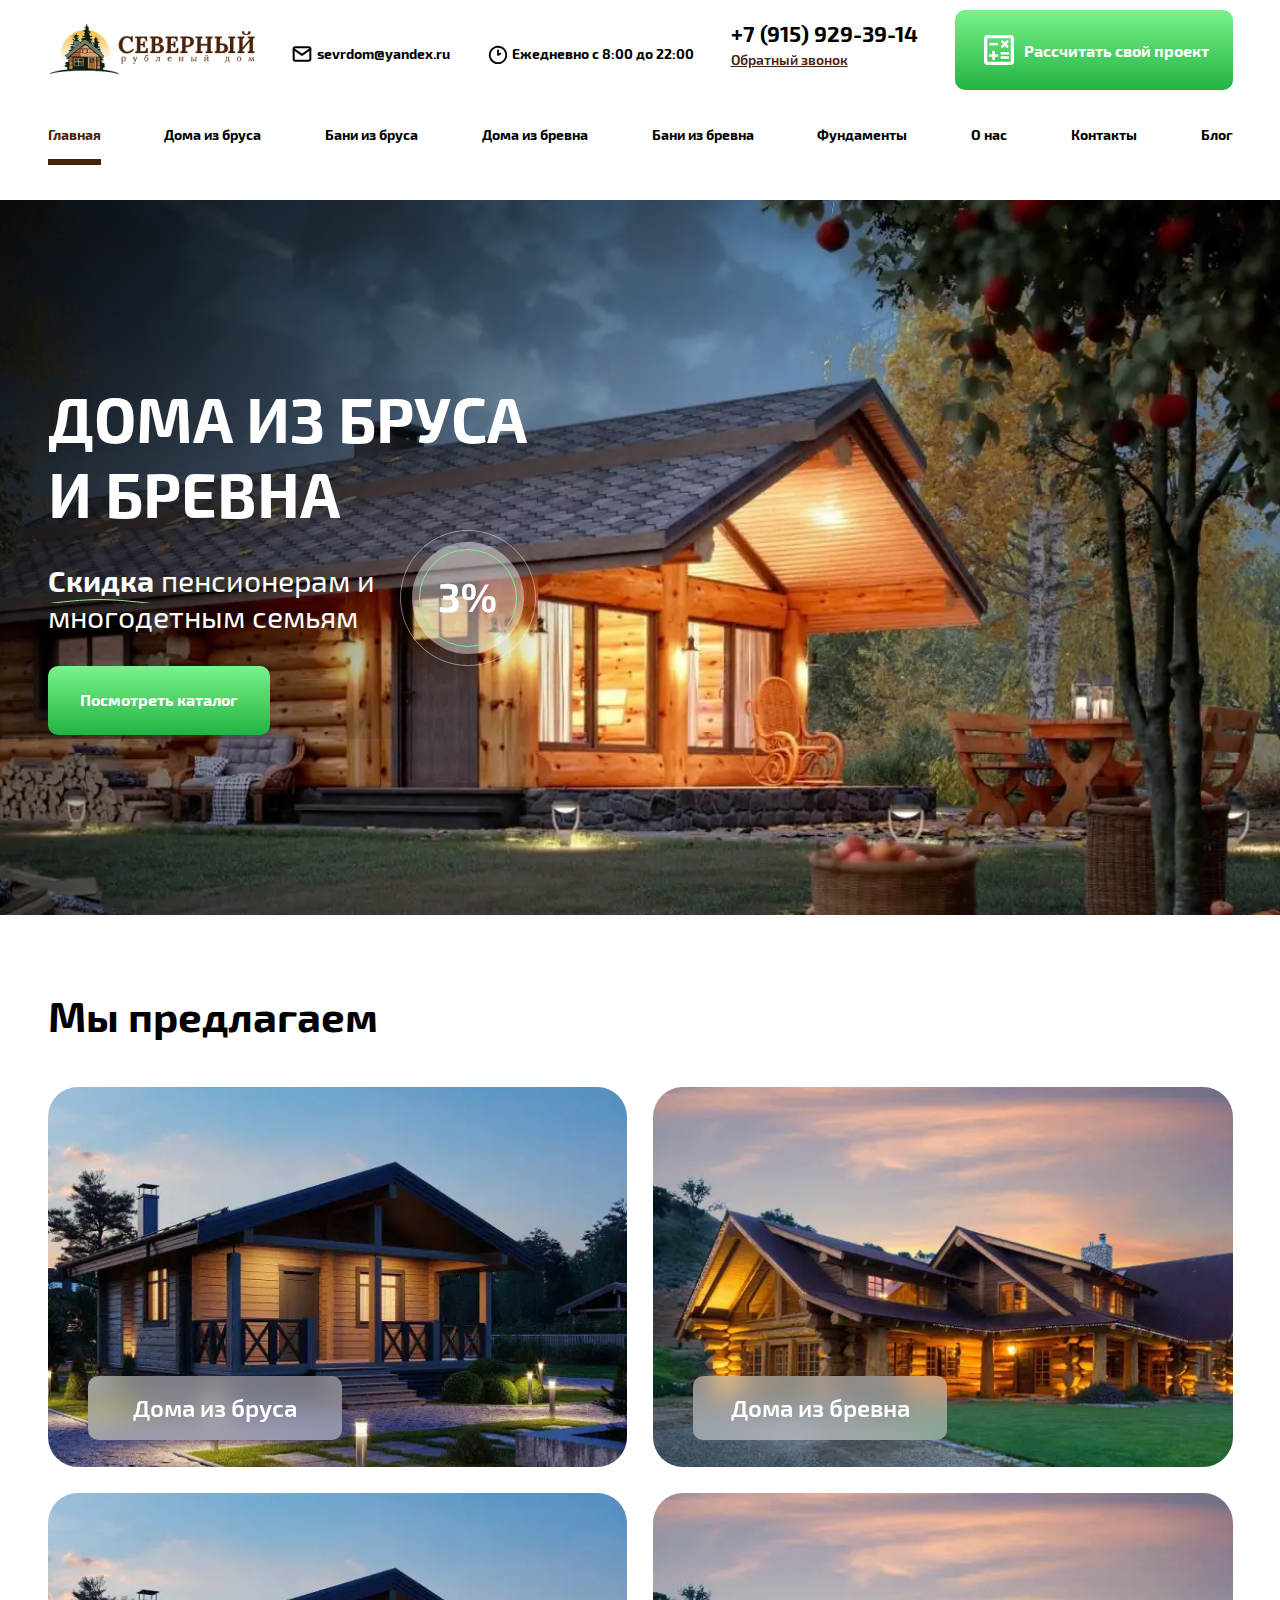
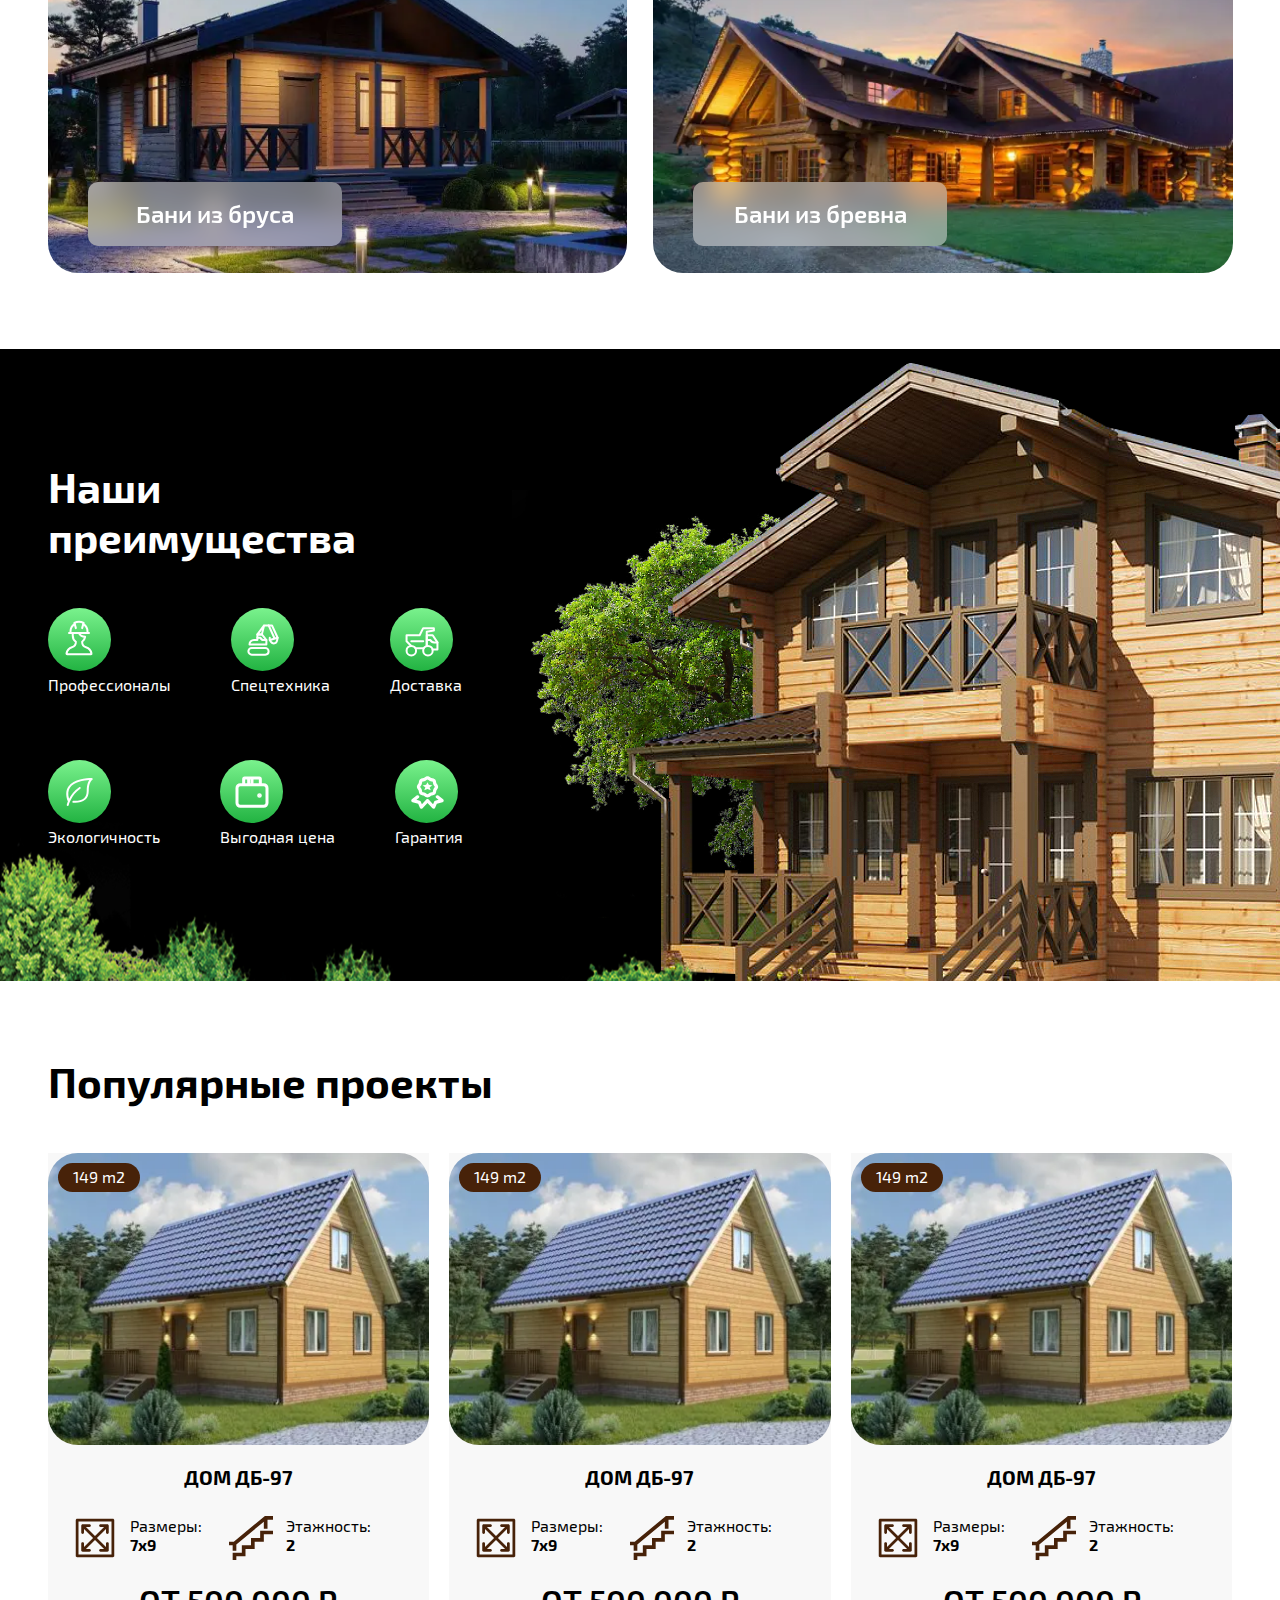
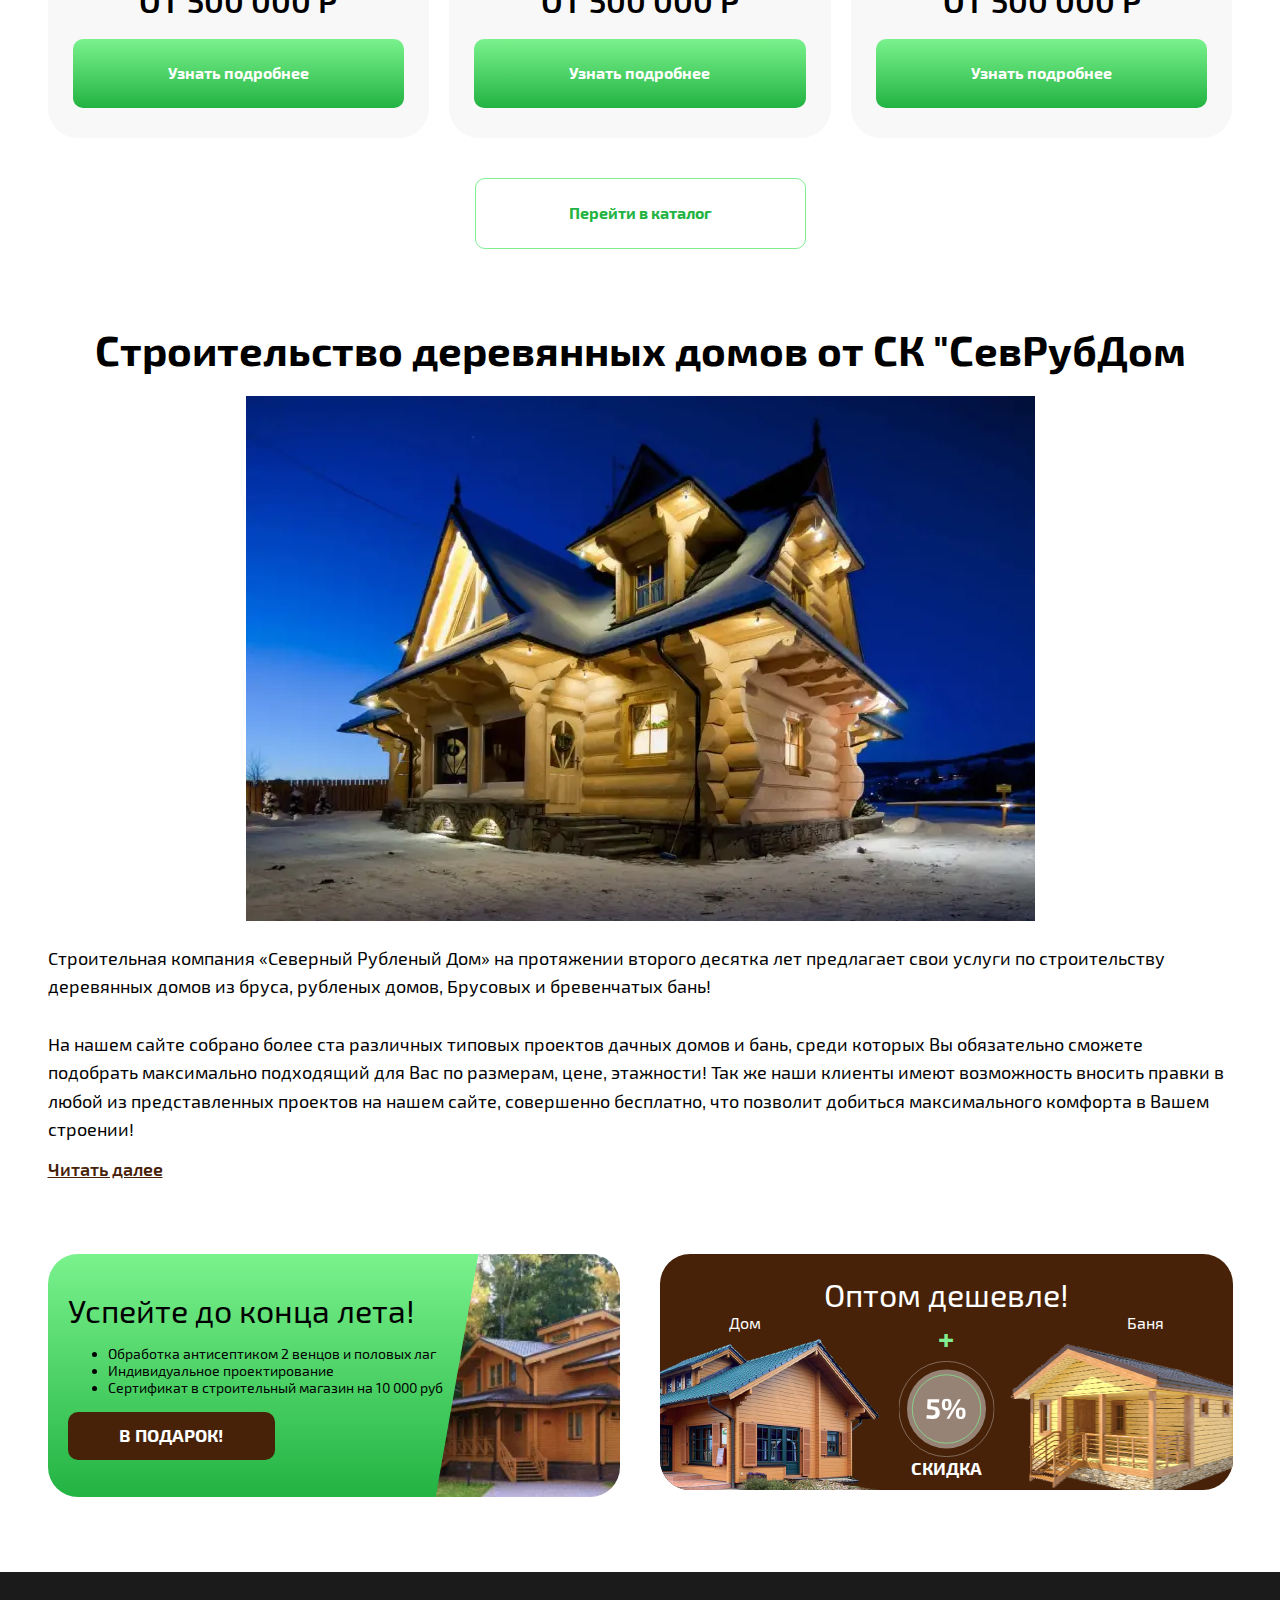
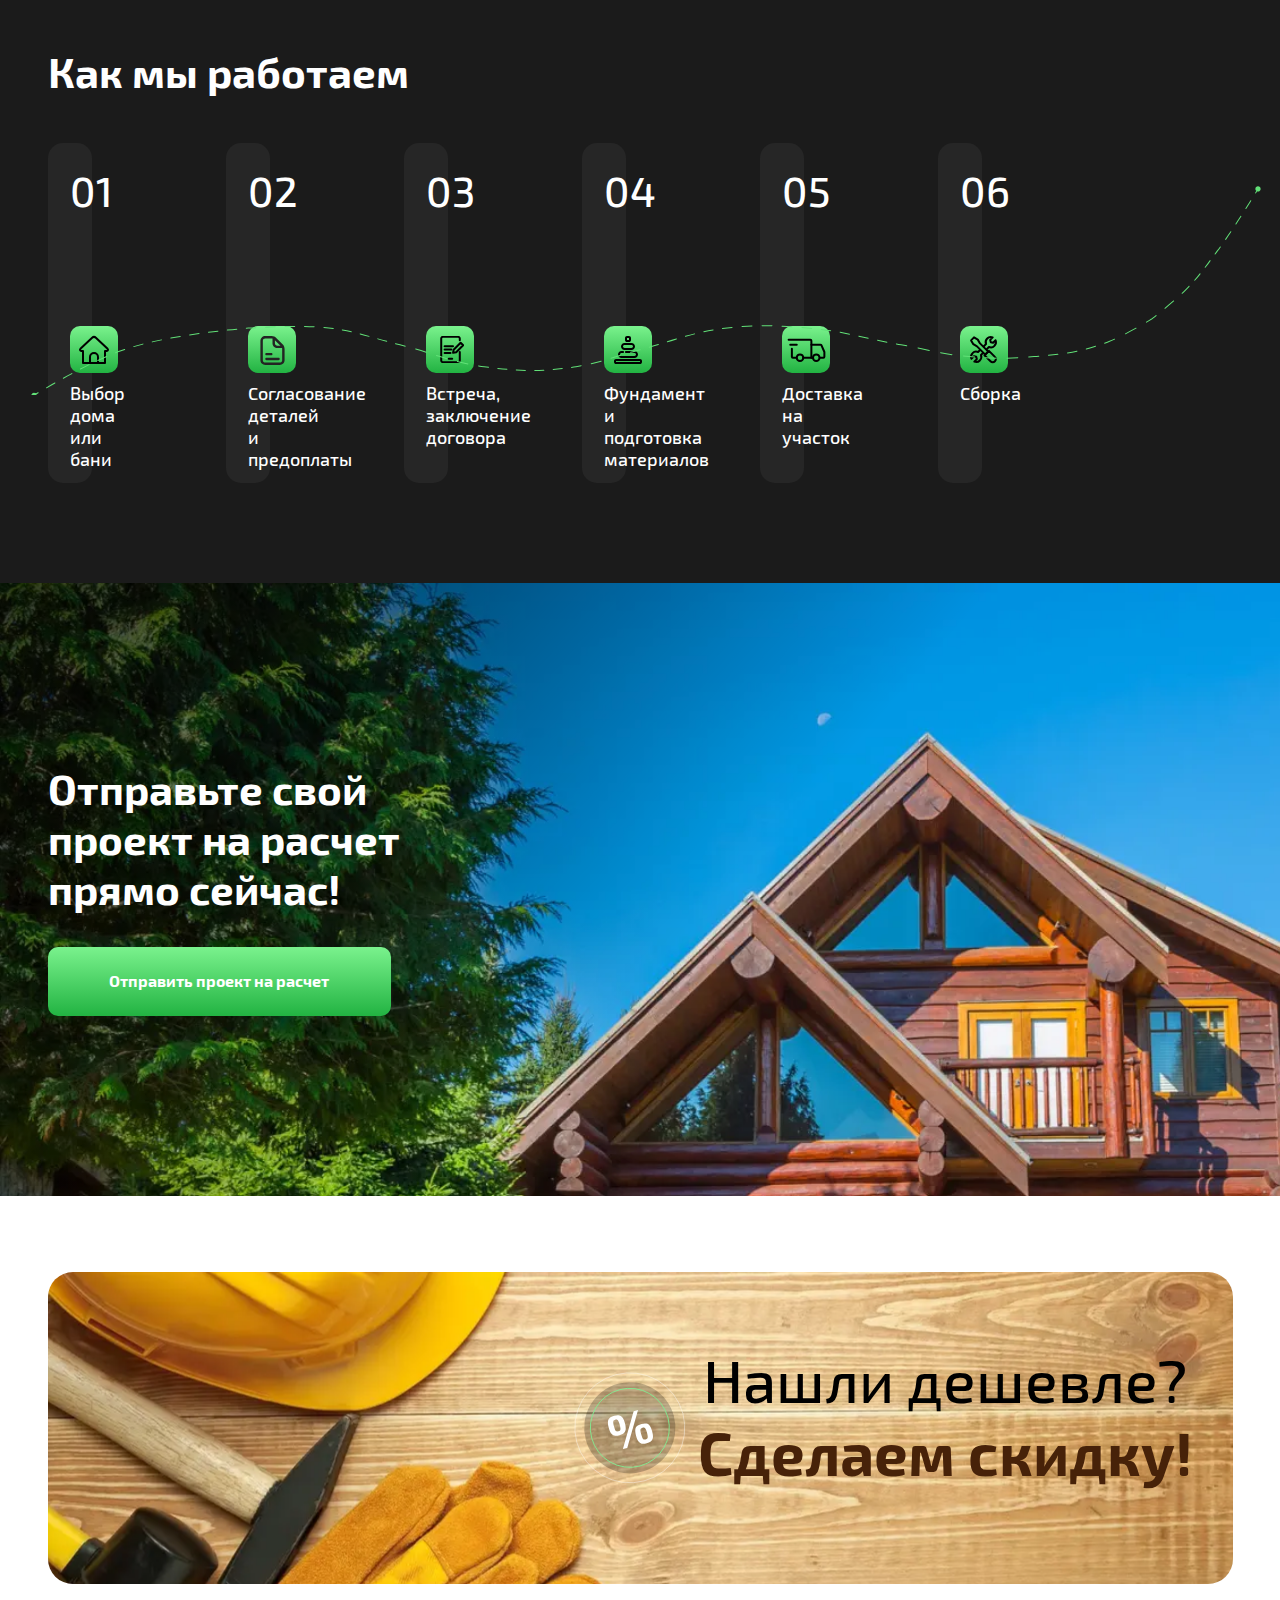
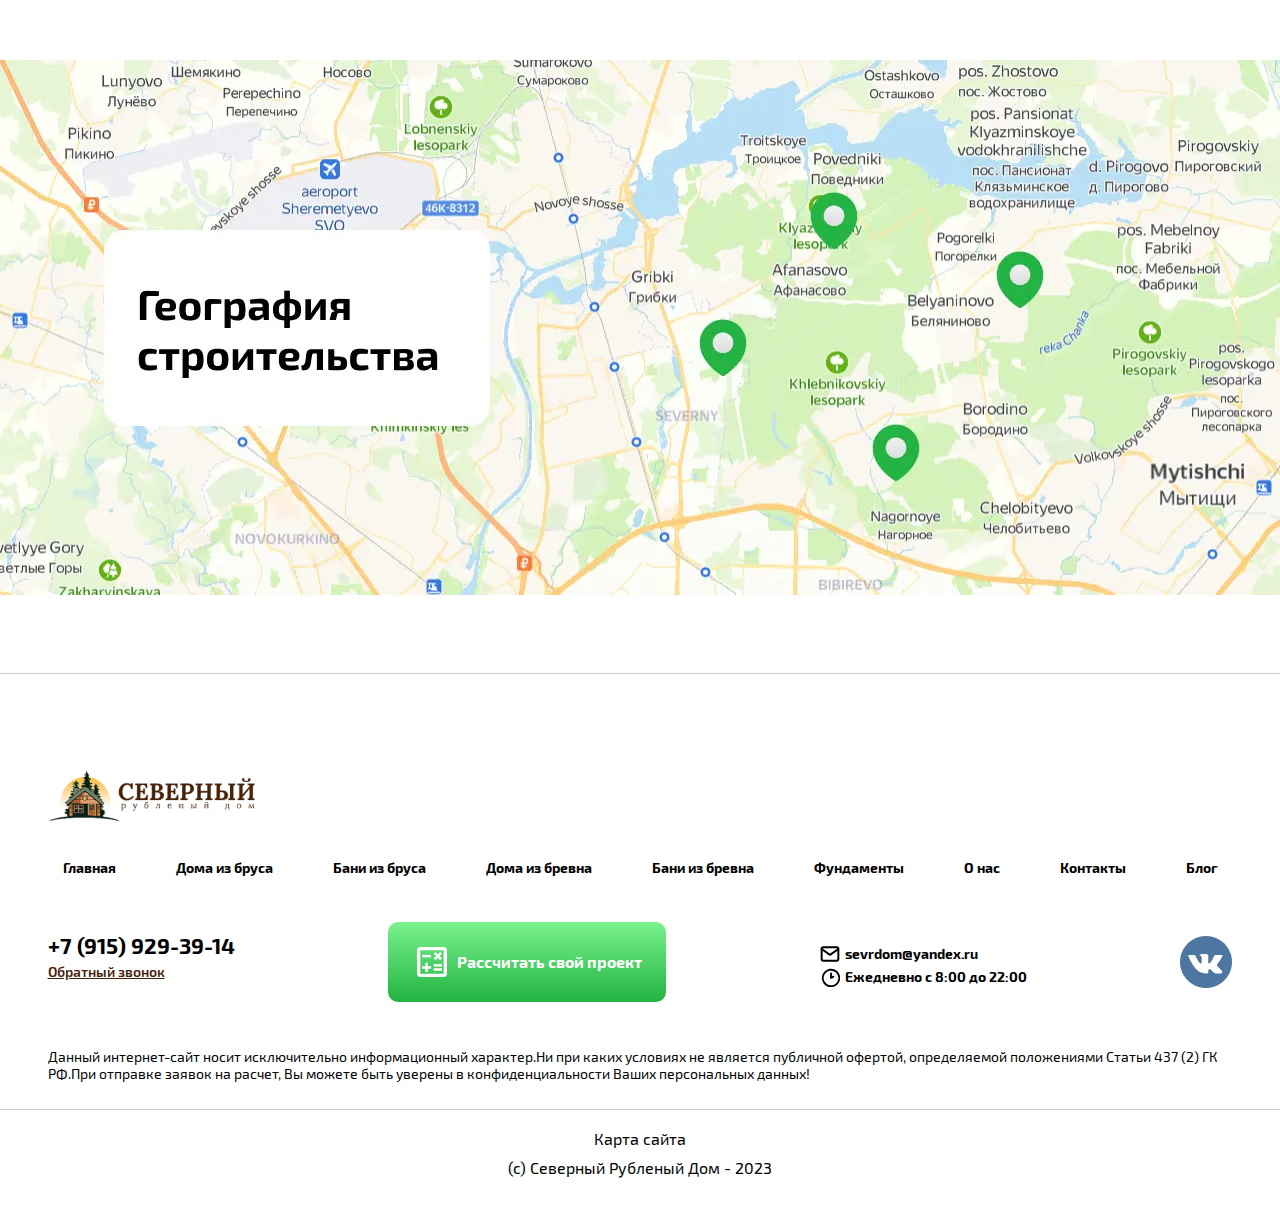
==== commit ad6ec5d1: "Add files via upload" ====
--- a/index.html
+++ b/index.html
@@ -102,7 +102,7 @@
               <div class="intro__sub-title">
                 <span class="itro__sub-title-bold">Скидка </span>пенсионерам и многодетным семьям
               </div>
-              <div class="discount">
+              <a class="discount" href="#">
                 <svg width="136" height="136" viewBox="0 0 136 136" fill="none" xmlns="http://www.w3.org/2000/svg">
                   <circle cx="68" cy="68" r="67.5" stroke="white" stroke-opacity="0.46" />
                   <g filter="url(#filter0_b_74_33)">
@@ -123,7 +123,7 @@
                   </defs>
                 </svg>
 
-              </div>
+              </a>
             </div>
 
             <a class="btn intro__btn" href="/north/catalog.html">
@@ -449,78 +449,91 @@
         <div class="container">
           <h2 class="section-title white">Как мы работаем</h2>
           <div class="steps">
-            <div class="steps__item">
-              <div class="steps__number">01</div>
-              <div class="steps__info">
-                <div class="steps__icon">
-                  <img src="images/work1.svg" alt="img">
-                </div>
-                <div class="steps__text">
-                  Выбор дома или бани
-                </div>
-              </div>
-
-            </div>
-
-            <div class="steps__item">
-              <div class="steps__number">02</div>
-              <div class="steps__info">
-                <div class="steps__icon">
-                  <img src="images/work2.svg" alt="img">
-                </div>
-                <div class="steps__text">
-                  Согласование деталей и предоплаты
-                </div>
-              </div>
-            </div>
-
-            <div class="steps__item">
-              <div class="steps__number">03</div>
-              <div class="steps__info">
-                <div class="steps__icon">
-                  <img src="images/work3.svg" alt="img">
-                </div>
-                <div class="steps__text">
-                  Встреча, заключение договора
-                </div>
-              </div>
-            </div>
-
-            <div class="steps__item">
-              <div class="steps__number">04</div>
-              <div class="steps__info">
-                <div class="steps__icon">
-                  <img src="images/work4.svg" alt="img">
-                </div>
-                <div class="steps__text">
-                  Фундамент и подготовка материалов
-                </div>
-              </div>
-            </div>
-
-            <div class="steps__item">
-              <div class="steps__number">05</div>
-              <div class="steps__info">
-                <div class="steps__icon">
-                  <img src="images/work5.svg" alt="img">
-                </div>
-                <div class="steps__text">
-                  Доставка на участок
-                </div>
-              </div>
-            </div>
-
-            <div class="steps__item">
-              <div class="steps__number">06</div>
-              <div class="steps__info">
-                <div class="steps__icon">
-                  <img src="images/work6.svg" alt="img">
-                </div>
-                <div class="steps__text">
-                  Сборка
-                </div>
-              </div>
-            </div>
+            <div class="steps__inner">
+              <div class="steps__item">
+                <div class="steps__number">01</div>
+                <div class="steps__info">
+                  <div class="steps__icon">
+                    <img src="images/work1.svg" alt="img">
+                  </div>
+                  <div class="steps__text">
+                    Выбор дома или бани
+                  </div>
+                </div>
+
+              </div>
+            </div>
+
+            <div class="steps__inner">
+              <div class="steps__item">
+                <div class="steps__number">02</div>
+                <div class="steps__info">
+                  <div class="steps__icon">
+                    <img src="images/work2.svg" alt="img">
+                  </div>
+                  <div class="steps__text">
+                    Согласование деталей и предоплаты
+                  </div>
+                </div>
+              </div>
+            </div>
+
+            <div class="steps__inner">
+              <div class="steps__item">
+                <div class="steps__number">03</div>
+                <div class="steps__info">
+                  <div class="steps__icon">
+                    <img src="images/work3.svg" alt="img">
+                  </div>
+                  <div class="steps__text">
+                    Встреча, заключение договора
+                  </div>
+                </div>
+              </div>
+            </div>
+
+            <div class="steps__inner">
+              <div class="steps__item">
+                <div class="steps__number">04</div>
+                <div class="steps__info">
+                  <div class="steps__icon">
+                    <img src="images/work4.svg" alt="img">
+                  </div>
+                  <div class="steps__text">
+                    Фундамент и подготовка материалов
+                  </div>
+                </div>
+              </div>
+            </div>
+
+            <div class="steps__inner">
+              <div class="steps__item">
+                <div class="steps__number">05</div>
+                <div class="steps__info">
+                  <div class="steps__icon">
+                    <img src="images/work5.svg" alt="img">
+                  </div>
+                  <div class="steps__text">
+                    Доставка на участок
+                  </div>
+                </div>
+              </div>
+            </div>
+
+            <div class="steps__inner">
+              <div class="steps__item">
+                <div class="steps__number">06</div>
+                <div class="steps__info">
+                  <div class="steps__icon">
+                    <img src="images/work6.svg" alt="img">
+                  </div>
+                  <div class="steps__text">
+                    Сборка
+                  </div>
+                </div>
+              </div>
+            </div>
+
           </div>
         </div>
       </section>
--- a/css/style.min.css
+++ b/css/style.min.css
@@ -1 +1 @@
-@charset "UTF-8";@font-face{font-family:swiper-icons;src:url('data:application/font-woff;charset=utf-8;base64, [base64]//wADZ2x5ZgAAAywAAADMAAAD2MHtryVoZWFkAAABbAAAADAAAAA2E2+eoWhoZWEAAAGcAAAAHwAAACQC9gDzaG10eAAAAigAAAAZAAAArgJkABFsb2NhAAAC0AAAAFoAAABaFQAUGG1heHAAAAG8AAAAHwAAACAAcABAbmFtZQAAA/gAAAE5AAACXvFdBwlwb3N0AAAFNAAAAGIAAACE5s74hXjaY2BkYGAAYpf5Hu/j+W2+MnAzMYDAzaX6QjD6/4//Bxj5GA8AuRwMYGkAPywL13jaY2BkYGA88P8Agx4j+/8fQDYfA1AEBWgDAIB2BOoAeNpjYGRgYNBh4GdgYgABEMnIABJzYNADCQAACWgAsQB42mNgYfzCOIGBlYGB0YcxjYGBwR1Kf2WQZGhhYGBiYGVmgAFGBiQQkOaawtDAoMBQxXjg/wEGPcYDDA4wNUA2CCgwsAAAO4EL6gAAeNpj2M0gyAACqxgGNWBkZ2D4/wMA+xkDdgAAAHjaY2BgYGaAYBkGRgYQiAHyGMF8FgYHIM3DwMHABGQrMOgyWDLEM1T9/w8UBfEMgLzE////P/5//f/V/xv+r4eaAAeMbAxwIUYmIMHEgKYAYjUcsDAwsLKxc3BycfPw8jEQA/[base64]/uznmfPFBNODM2K7MTQ45YEAZqGP81AmGGcF3iPqOop0r1SPTaTbVkfUe4HXj97wYE+yNwWYxwWu4v1ugWHgo3S1XdZEVqWM7ET0cfnLGxWfkgR42o2PvWrDMBSFj/IHLaF0zKjRgdiVMwScNRAoWUoH78Y2icB/yIY09An6AH2Bdu/UB+yxopYshQiEvnvu0dURgDt8QeC8PDw7Fpji3fEA4z/PEJ6YOB5hKh4dj3EvXhxPqH/SKUY3rJ7srZ4FZnh1PMAtPhwP6fl2PMJMPDgeQ4rY8YT6Gzao0eAEA409DuggmTnFnOcSCiEiLMgxCiTI6Cq5DZUd3Qmp10vO0LaLTd2cjN4fOumlc7lUYbSQcZFkutRG7g6JKZKy0RmdLY680CDnEJ+UMkpFFe1RN7nxdVpXrC4aTtnaurOnYercZg2YVmLN/d/gczfEimrE/fs/bOuq29Zmn8tloORaXgZgGa78yO9/cnXm2BpaGvq25Dv9S4E9+5SIc9PqupJKhYFSSl47+Qcr1mYNAAAAeNptw0cKwkAAAMDZJA8Q7OUJvkLsPfZ6zFVERPy8qHh2YER+3i/BP83vIBLLySsoKimrqKqpa2hp6+jq6RsYGhmbmJqZSy0sraxtbO3sHRydnEMU4uR6yx7JJXveP7WrDycAAAAAAAH//wACeNpjYGRgYOABYhkgZgJCZgZNBkYGLQZtIJsFLMYAAAw3ALgAeNolizEKgDAQBCchRbC2sFER0YD6qVQiBCv/H9ezGI6Z5XBAw8CBK/m5iQQVauVbXLnOrMZv2oLdKFa8Pjuru2hJzGabmOSLzNMzvutpB3N42mNgZGBg4GKQYzBhYMxJLMlj4GBgAYow/P/PAJJhLM6sSoWKfWCAAwDAjgbRAAB42mNgYGBkAIIbCZo5IPrmUn0hGA0AO8EFTQAA');font-weight:400;font-style:normal}:root{--swiper-theme-color:#007aff}.swiper{margin-left:auto;margin-right:auto;position:relative;overflow:hidden;list-style:none;padding:0;z-index:1}.swiper-vertical>.swiper-wrapper{flex-direction:column}.swiper-wrapper{position:relative;width:100%;height:100%;z-index:1;display:flex;transition-property:transform;box-sizing:content-box}.swiper-android .swiper-slide,.swiper-wrapper{transform:translate3d(0,0,0)}.swiper-pointer-events{touch-action:pan-y}.swiper-pointer-events.swiper-vertical{touch-action:pan-x}.swiper-slide{flex-shrink:0;width:100%;height:100%;position:relative;transition-property:transform}.swiper-slide-invisible-blank{visibility:hidden}.swiper-autoheight,.swiper-autoheight .swiper-slide{height:auto}.swiper-autoheight .swiper-wrapper{align-items:flex-start;transition-property:transform,height}.swiper-backface-hidden .swiper-slide{transform:translateZ(0);-webkit-backface-visibility:hidden;backface-visibility:hidden}.swiper-3d,.swiper-3d.swiper-css-mode .swiper-wrapper{perspective:1200px}.swiper-3d .swiper-cube-shadow,.swiper-3d .swiper-slide,.swiper-3d .swiper-slide-shadow,.swiper-3d .swiper-slide-shadow-bottom,.swiper-3d .swiper-slide-shadow-left,.swiper-3d .swiper-slide-shadow-right,.swiper-3d .swiper-slide-shadow-top,.swiper-3d .swiper-wrapper{transform-style:preserve-3d}.swiper-3d .swiper-slide-shadow,.swiper-3d .swiper-slide-shadow-bottom,.swiper-3d .swiper-slide-shadow-left,.swiper-3d .swiper-slide-shadow-right,.swiper-3d .swiper-slide-shadow-top{position:absolute;left:0;top:0;width:100%;height:100%;pointer-events:none;z-index:10}.swiper-3d .swiper-slide-shadow{background:rgba(0,0,0,.15)}.swiper-3d .swiper-slide-shadow-left{background-image:linear-gradient(to left,rgba(0,0,0,.5),rgba(0,0,0,0))}.swiper-3d .swiper-slide-shadow-right{background-image:linear-gradient(to right,rgba(0,0,0,.5),rgba(0,0,0,0))}.swiper-3d .swiper-slide-shadow-top{background-image:linear-gradient(to top,rgba(0,0,0,.5),rgba(0,0,0,0))}.swiper-3d .swiper-slide-shadow-bottom{background-image:linear-gradient(to bottom,rgba(0,0,0,.5),rgba(0,0,0,0))}.swiper-css-mode>.swiper-wrapper{overflow:auto;scrollbar-width:none;-ms-overflow-style:none}.swiper-css-mode>.swiper-wrapper::-webkit-scrollbar{display:none}.swiper-css-mode>.swiper-wrapper>.swiper-slide{scroll-snap-align:start start}.swiper-horizontal.swiper-css-mode>.swiper-wrapper{scroll-snap-type:x mandatory}.swiper-vertical.swiper-css-mode>.swiper-wrapper{scroll-snap-type:y mandatory}.swiper-centered>.swiper-wrapper::before{content:'';flex-shrink:0;order:9999}.swiper-centered.swiper-horizontal>.swiper-wrapper>.swiper-slide:first-child{margin-inline-start:var(--swiper-centered-offset-before)}.swiper-centered.swiper-horizontal>.swiper-wrapper::before{height:100%;min-height:1px;width:var(--swiper-centered-offset-after)}.swiper-centered.swiper-vertical>.swiper-wrapper>.swiper-slide:first-child{margin-block-start:var(--swiper-centered-offset-before)}.swiper-centered.swiper-vertical>.swiper-wrapper::before{width:100%;min-width:1px;height:var(--swiper-centered-offset-after)}.swiper-centered>.swiper-wrapper>.swiper-slide{scroll-snap-align:center center}.swiper-virtual .swiper-slide{-webkit-backface-visibility:hidden;transform:translateZ(0)}.swiper-virtual.swiper-css-mode .swiper-wrapper::after{content:'';position:absolute;left:0;top:0;pointer-events:none}.swiper-virtual.swiper-css-mode.swiper-horizontal .swiper-wrapper::after{height:1px;width:var(--swiper-virtual-size)}.swiper-virtual.swiper-css-mode.swiper-vertical .swiper-wrapper::after{width:1px;height:var(--swiper-virtual-size)}:root{--swiper-navigation-size:44px}.swiper-button-next,.swiper-button-prev{position:absolute;top:50%;width:calc(var(--swiper-navigation-size)/ 44 * 27);height:var(--swiper-navigation-size);margin-top:calc(0px - (var(--swiper-navigation-size)/ 2));z-index:10;cursor:pointer;display:flex;align-items:center;justify-content:center;color:var(--swiper-navigation-color,var(--swiper-theme-color))}.swiper-button-next.swiper-button-disabled,.swiper-button-prev.swiper-button-disabled{opacity:.35;cursor:auto;pointer-events:none}.swiper-button-next.swiper-button-hidden,.swiper-button-prev.swiper-button-hidden{opacity:0;cursor:auto;pointer-events:none}.swiper-navigation-disabled .swiper-button-next,.swiper-navigation-disabled .swiper-button-prev{display:none!important}.swiper-button-next:after,.swiper-button-prev:after{font-family:swiper-icons;font-size:var(--swiper-navigation-size);text-transform:none!important;letter-spacing:0;font-variant:initial;line-height:1}.swiper-button-prev,.swiper-rtl .swiper-button-next{left:10px;right:auto}.swiper-button-prev:after,.swiper-rtl .swiper-button-next:after{content:'prev'}.swiper-button-next,.swiper-rtl .swiper-button-prev{right:10px;left:auto}.swiper-button-next:after,.swiper-rtl .swiper-button-prev:after{content:'next'}.swiper-button-lock{display:none}.swiper-pagination{position:absolute;text-align:center;transition:.3s opacity;transform:translate3d(0,0,0);z-index:10}.swiper-pagination.swiper-pagination-hidden{opacity:0}.swiper-pagination-disabled>.swiper-pagination,.swiper-pagination.swiper-pagination-disabled{display:none!important}.swiper-horizontal>.swiper-pagination-bullets,.swiper-pagination-bullets.swiper-pagination-horizontal,.swiper-pagination-custom,.swiper-pagination-fraction{bottom:10px;left:0;width:100%}.swiper-pagination-bullets-dynamic{overflow:hidden;font-size:0}.swiper-pagination-bullets-dynamic .swiper-pagination-bullet{transform:scale(.33);position:relative}.swiper-pagination-bullets-dynamic .swiper-pagination-bullet-active{transform:scale(1)}.swiper-pagination-bullets-dynamic .swiper-pagination-bullet-active-main{transform:scale(1)}.swiper-pagination-bullets-dynamic .swiper-pagination-bullet-active-prev{transform:scale(.66)}.swiper-pagination-bullets-dynamic .swiper-pagination-bullet-active-prev-prev{transform:scale(.33)}.swiper-pagination-bullets-dynamic .swiper-pagination-bullet-active-next{transform:scale(.66)}.swiper-pagination-bullets-dynamic .swiper-pagination-bullet-active-next-next{transform:scale(.33)}.swiper-pagination-bullet{width:var(--swiper-pagination-bullet-width,var(--swiper-pagination-bullet-size,10px));height:var(--swiper-pagination-bullet-height,var(--swiper-pagination-bullet-size,10px));display:inline-block;border-radius:50%;background:var(--swiper-pagination-bullet-inactive-color,#000);opacity:var(--swiper-pagination-bullet-inactive-opacity,.2)}button.swiper-pagination-bullet{border:none;margin:0;padding:0;box-shadow:none;-webkit-appearance:none;appearance:none}.swiper-pagination-clickable .swiper-pagination-bullet{cursor:pointer}.swiper-pagination-bullet:only-child{display:none!important}.swiper-pagination-bullet-active{opacity:var(--swiper-pagination-bullet-opacity,1);background:var(--swiper-pagination-color,var(--swiper-theme-color))}.swiper-pagination-vertical.swiper-pagination-bullets,.swiper-vertical>.swiper-pagination-bullets{right:10px;top:50%;transform:translate3d(0,-50%,0)}.swiper-pagination-vertical.swiper-pagination-bullets .swiper-pagination-bullet,.swiper-vertical>.swiper-pagination-bullets .swiper-pagination-bullet{margin:var(--swiper-pagination-bullet-vertical-gap,6px) 0;display:block}.swiper-pagination-vertical.swiper-pagination-bullets.swiper-pagination-bullets-dynamic,.swiper-vertical>.swiper-pagination-bullets.swiper-pagination-bullets-dynamic{top:50%;transform:translateY(-50%);width:8px}.swiper-pagination-vertical.swiper-pagination-bullets.swiper-pagination-bullets-dynamic .swiper-pagination-bullet,.swiper-vertical>.swiper-pagination-bullets.swiper-pagination-bullets-dynamic .swiper-pagination-bullet{display:inline-block;transition:.2s transform,.2s top}.swiper-horizontal>.swiper-pagination-bullets .swiper-pagination-bullet,.swiper-pagination-horizontal.swiper-pagination-bullets .swiper-pagination-bullet{margin:0 var(--swiper-pagination-bullet-horizontal-gap,4px)}.swiper-horizontal>.swiper-pagination-bullets.swiper-pagination-bullets-dynamic,.swiper-pagination-horizontal.swiper-pagination-bullets.swiper-pagination-bullets-dynamic{left:50%;transform:translateX(-50%);white-space:nowrap}.swiper-horizontal>.swiper-pagination-bullets.swiper-pagination-bullets-dynamic .swiper-pagination-bullet,.swiper-pagination-horizontal.swiper-pagination-bullets.swiper-pagination-bullets-dynamic .swiper-pagination-bullet{transition:.2s transform,.2s left}.swiper-horizontal.swiper-rtl>.swiper-pagination-bullets-dynamic .swiper-pagination-bullet{transition:.2s transform,.2s right}.swiper-pagination-progressbar{background:rgba(0,0,0,.25);position:absolute}.swiper-pagination-progressbar .swiper-pagination-progressbar-fill{background:var(--swiper-pagination-color,var(--swiper-theme-color));position:absolute;left:0;top:0;width:100%;height:100%;transform:scale(0);transform-origin:left top}.swiper-rtl .swiper-pagination-progressbar .swiper-pagination-progressbar-fill{transform-origin:right top}.swiper-horizontal>.swiper-pagination-progressbar,.swiper-pagination-progressbar.swiper-pagination-horizontal,.swiper-pagination-progressbar.swiper-pagination-vertical.swiper-pagination-progressbar-opposite,.swiper-vertical>.swiper-pagination-progressbar.swiper-pagination-progressbar-opposite{width:100%;height:4px;left:0;top:0}.swiper-horizontal>.swiper-pagination-progressbar.swiper-pagination-progressbar-opposite,.swiper-pagination-progressbar.swiper-pagination-horizontal.swiper-pagination-progressbar-opposite,.swiper-pagination-progressbar.swiper-pagination-vertical,.swiper-vertical>.swiper-pagination-progressbar{width:4px;height:100%;left:0;top:0}.swiper-pagination-lock{display:none}.swiper-scrollbar{border-radius:10px;position:relative;-ms-touch-action:none;background:rgba(0,0,0,.1)}.swiper-scrollbar-disabled>.swiper-scrollbar,.swiper-scrollbar.swiper-scrollbar-disabled{display:none!important}.swiper-horizontal>.swiper-scrollbar,.swiper-scrollbar.swiper-scrollbar-horizontal{position:absolute;left:1%;bottom:3px;z-index:50;height:5px;width:98%}.swiper-scrollbar.swiper-scrollbar-vertical,.swiper-vertical>.swiper-scrollbar{position:absolute;right:3px;top:1%;z-index:50;width:5px;height:98%}.swiper-scrollbar-drag{height:100%;width:100%;position:relative;background:rgba(0,0,0,.5);border-radius:10px;left:0;top:0}.swiper-scrollbar-cursor-drag{cursor:move}.swiper-scrollbar-lock{display:none}.swiper-zoom-container{width:100%;height:100%;display:flex;justify-content:center;align-items:center;text-align:center}.swiper-zoom-container>canvas,.swiper-zoom-container>img,.swiper-zoom-container>svg{max-width:100%;max-height:100%;object-fit:contain}.swiper-slide-zoomed{cursor:move}.swiper-lazy-preloader{width:42px;height:42px;position:absolute;left:50%;top:50%;margin-left:-21px;margin-top:-21px;z-index:10;transform-origin:50%;box-sizing:border-box;border:4px solid var(--swiper-preloader-color,var(--swiper-theme-color));border-radius:50%;border-top-color:transparent}.swiper-watch-progress .swiper-slide-visible .swiper-lazy-preloader,.swiper:not(.swiper-watch-progress) .swiper-lazy-preloader{animation:swiper-preloader-spin 1s infinite linear}.swiper-lazy-preloader-white{--swiper-preloader-color:#fff}.swiper-lazy-preloader-black{--swiper-preloader-color:#000}@keyframes swiper-preloader-spin{0%{transform:rotate(0)}100%{transform:rotate(360deg)}}.swiper .swiper-notification{position:absolute;left:0;top:0;pointer-events:none;opacity:0;z-index:-1000}.swiper-free-mode>.swiper-wrapper{transition-timing-function:ease-out;margin:0 auto}.swiper-grid>.swiper-wrapper{flex-wrap:wrap}.swiper-grid-column>.swiper-wrapper{flex-wrap:wrap;flex-direction:column}.swiper-fade.swiper-free-mode .swiper-slide{transition-timing-function:ease-out}.swiper-fade .swiper-slide{pointer-events:none;transition-property:opacity}.swiper-fade .swiper-slide .swiper-slide{pointer-events:none}.swiper-fade .swiper-slide-active,.swiper-fade .swiper-slide-active .swiper-slide-active{pointer-events:auto}.swiper-cube{overflow:visible}.swiper-cube .swiper-slide{pointer-events:none;-webkit-backface-visibility:hidden;backface-visibility:hidden;z-index:1;visibility:hidden;transform-origin:0 0;width:100%;height:100%}.swiper-cube .swiper-slide .swiper-slide{pointer-events:none}.swiper-cube.swiper-rtl .swiper-slide{transform-origin:100% 0}.swiper-cube .swiper-slide-active,.swiper-cube .swiper-slide-active .swiper-slide-active{pointer-events:auto}.swiper-cube .swiper-slide-active,.swiper-cube .swiper-slide-next,.swiper-cube .swiper-slide-next+.swiper-slide,.swiper-cube .swiper-slide-prev{pointer-events:auto;visibility:visible}.swiper-cube .swiper-slide-shadow-bottom,.swiper-cube .swiper-slide-shadow-left,.swiper-cube .swiper-slide-shadow-right,.swiper-cube .swiper-slide-shadow-top{z-index:0;-webkit-backface-visibility:hidden;backface-visibility:hidden}.swiper-cube .swiper-cube-shadow{position:absolute;left:0;bottom:0;width:100%;height:100%;opacity:.6;z-index:0}.swiper-cube .swiper-cube-shadow:before{content:'';background:#000;position:absolute;left:0;top:0;bottom:0;right:0;filter:blur(50px)}.swiper-flip{overflow:visible}.swiper-flip .swiper-slide{pointer-events:none;-webkit-backface-visibility:hidden;backface-visibility:hidden;z-index:1}.swiper-flip .swiper-slide .swiper-slide{pointer-events:none}.swiper-flip .swiper-slide-active,.swiper-flip .swiper-slide-active .swiper-slide-active{pointer-events:auto}.swiper-flip .swiper-slide-shadow-bottom,.swiper-flip .swiper-slide-shadow-left,.swiper-flip .swiper-slide-shadow-right,.swiper-flip .swiper-slide-shadow-top{z-index:0;-webkit-backface-visibility:hidden;backface-visibility:hidden}.swiper-creative .swiper-slide{-webkit-backface-visibility:hidden;backface-visibility:hidden;overflow:hidden;transition-property:transform,opacity,height}.swiper-cards{overflow:visible}.swiper-cards .swiper-slide{transform-origin:center bottom;-webkit-backface-visibility:hidden;backface-visibility:hidden;overflow:hidden}.menu-row__list,.menu__list,.tab-list,.tabs-nav{margin:0;padding:0;list-style:none}.btn,button{background-color:transparent;border:0;outline:0;padding:0;cursor:pointer}@font-face{font-family:Muller;font-display:swap;src:local("$file_name"),url(../fonts/MullerBold.woff) format("woff"),url(../fonts/MullerBold.woff2) format("woff2");font-weight:700;font-style:normal}@font-face{font-family:Muller;font-display:swap;src:local("$file_name"),url(../fonts/MullerMedium.woff) format("woff"),url(../fonts/MullerMedium.woff2) format("woff2");font-weight:600;font-style:normal}@font-face{font-family:Muller;font-display:swap;src:local("$file_name"),url(../fonts/MullerRegular.woff) format("woff"),url(../fonts/MullerRegular.woff2) format("woff2");font-weight:500;font-style:normal}@font-face{font-family:Muller;font-display:swap;src:local("$file_name"),url(../fonts/MullerLight.woff) format("woff"),url(../fonts/MullerLight.woff2) format("woff2");font-weight:300;font-style:normal}@font-face{font-family:Montserrat;font-display:swap;src:local("$file_name"),url(../fonts/Montserrat-ExtraBold.woff) format("woff"),url(../fonts/Montserrat-ExtraBold.woff2) format("woff2");font-weight:800;font-style:normal}@font-face{font-family:Montserrat;font-display:swap;src:local("$file_name"),url(../fonts/Montserrat-Bold.woff) format("woff"),url(../fonts/Montserrat-Bold.woff2) format("woff2");font-weight:700;font-style:normal}@font-face{font-family:Montserrat;font-display:swap;src:local("$file_name"),url(../fonts/Montserrat-SemiBold.woff) format("woff"),url(../fonts/Montserrat-SemiBold.woff2) format("woff2");font-weight:600;font-style:normal}@font-face{font-family:Montserrat;font-display:swap;src:local("$file_name"),url(../fonts/Montserrat-Medium.woff) format("woff"),url(../fonts/Montserrat-Medium.woff2) format("woff2");font-weight:500;font-style:normal}@font-face{font-family:Montserrat;font-display:swap;src:local("$file_name"),url(../fonts/Montserrat-Regular.woff) format("woff"),url(../fonts/Montserrat-Regular.woff2) format("woff2");font-weight:400;font-style:normal}@font-face{font-family:Exo2;font-display:swap;src:local("$file_name"),url(../fonts/Exo2-ExtraBold.woff) format("woff"),url(../fonts/Exo2-ExtraBold.woff2) format("woff2");font-weight:800;font-style:normal}@font-face{font-family:Exo2;font-display:swap;src:local("$file_name"),url(../fonts/Exo2-Bold.woff) format("woff"),url(../fonts/Exo2-Bold.woff2) format("woff2");font-weight:700;font-style:normal}@font-face{font-family:Exo2;font-display:swap;src:local("$file_name"),url(../fonts/Exo2-SemiBold.woff) format("woff"),url(../fonts/Exo2-SemiBold.woff2) format("woff2");font-weight:600;font-style:normal}@font-face{font-family:Exo2;font-display:swap;src:local("$file_name"),url(../fonts/Exo2-Medium.woff) format("woff"),url(../fonts/Exo2-Medium.woff2) format("woff2");font-weight:500;font-style:normal}@font-face{font-family:Exo2;font-display:swap;src:local("$file_name"),url(../fonts/Exo2-Regular.woff) format("woff"),url(../fonts/Exo2-Regular.woff2) format("woff2");font-weight:400;font-style:normal}/*! normalize.css v8.0.1 | MIT License | github.com/necolas/normalize.css */html{line-height:1.15;-webkit-text-size-adjust:100%}body{margin:0}main{display:block}h1{font-size:2em;margin:.67em 0}hr{box-sizing:content-box;height:0;overflow:visible}pre{font-family:monospace,monospace;font-size:1em}a{background-color:transparent}abbr[title]{border-bottom:none;text-decoration:underline;-webkit-text-decoration:underline dotted;text-decoration:underline dotted}b,strong{font-weight:bolder}code,kbd,samp{font-family:monospace,monospace;font-size:1em}small{font-size:80%}sub,sup{font-size:75%;line-height:0;position:relative;vertical-align:baseline}sub{bottom:-.25em}sup{top:-.5em}img{border-style:none}button,input,optgroup,select,textarea{font-family:inherit;font-size:100%;line-height:1.15;margin:0}button,input{overflow:visible}button,select{text-transform:none}[type=button],[type=reset],[type=submit],button{-webkit-appearance:button}[type=button]::-moz-focus-inner,[type=reset]::-moz-focus-inner,[type=submit]::-moz-focus-inner,button::-moz-focus-inner{border-style:none;padding:0}[type=button]:-moz-focusring,[type=reset]:-moz-focusring,[type=submit]:-moz-focusring,button:-moz-focusring{outline:1px dotted ButtonText}fieldset{padding:.35em .75em .625em}legend{box-sizing:border-box;color:inherit;display:table;max-width:100%;padding:0;white-space:normal}progress{vertical-align:baseline}textarea{overflow:auto}[type=checkbox],[type=radio]{box-sizing:border-box;padding:0}[type=number]::-webkit-inner-spin-button,[type=number]::-webkit-outer-spin-button{height:auto}[type=search]{-webkit-appearance:textfield;outline-offset:-2px}[type=search]::-webkit-search-decoration{-webkit-appearance:none}::-webkit-file-upload-button{-webkit-appearance:button;font:inherit}details{display:block}summary{display:list-item}template{display:none}[hidden]{display:none}.svg-font{display:inline-block;vertical-align:top;width:1em;height:1em;fill:currentColor}.svg{display:inline-block;vertical-align:top;fill:currentColor}.svg-ar_right{width:22px;height:12px}.svg-ar_right_about{width:22px;height:12px}.svg-arrow-bottom{width:16px;height:9px}.svg-arrow-left{width:22px;height:12px}.svg-arrow-right{width:22px;height:12px}.svg-arrow-top{width:16px;height:9px}.svg-burger{width:20px;height:14px}.svg-close{width:14px;height:14px}.svg-document{width:77px;height:80px}.svg-facebook{width:32px;height:32px}.svg-instagram{width:32px;height:32px}.svg-line{width:22px;height:12px}.svg-logo{width:137px;height:30px}.svg-mail{width:22px;height:18px}.svg-messenger{width:32px;height:32px}.svg-phone{width:20px;height:20px}.svg-play{width:63px;height:63px}.svg-play-color{width:63px;height:63px}.svg-search{width:24px;height:24px}.svg-shield{width:63px;height:58px}.svg-star{width:56px;height:65px}.svg-telegram{width:32px;height:32px}.svg-viber{width:32px;height:32px}.svg-whatsapp{width:32px;height:32px}.svg-youtube{width:32px;height:32px}html{box-sizing:border-box;font:16px/1.8 Exo2,Montserrat,Muller,"Helvetica Neue",Helvetica,Arial,sans-serif}*,:after,:before{box-sizing:inherit}*{max-height:1000000px}body{color:#000;min-width:320px;-webkit-font-smoothing:antialiased;-moz-osx-font-smoothing:grayscale;font-family:Exo2,Montserrat,Muller,"Helvetica Neue",Helvetica,Arial,sans-serif}html.noscroll{overflow:hidden}body.noscroll{overflow:visible;height:100%}body.lock{overflow:hidden}body.popup-lock{overflow:hidden}.wrapper{position:relative;display:flex;flex-direction:column;min-height:100vh;max-width:1600px;margin:0 auto;z-index:1;overflow:hidden}.main{position:relative;flex:1 0 auto;margin-top:50px}.container{max-width:1215px;min-width:320px;padding:0 15px;margin:0 auto}.upward{position:fixed;bottom:700px;right:100px;width:65px;height:130px;background-color:#84c551;border-radius:30px 30px 0 0;cursor:pointer;visibility:hidden;opacity:0;transition:.5s;z-index:5}.upward.active{visibility:visible;opacity:1;bottom:0}.lock .upward{visibility:hidden;opacity:0}.upward::after{content:"";position:absolute;top:30px;left:50%;width:20px;height:17px;background-image:url(../images/up.svg);background-repeat:no-repeat;transform:translateX(-50%);z-index:-1}.upward:hover{background-color:#4c9614}h1,h2,h3{margin:0}.h1,.h2,.h3,h1,h2,h3{font-weight:700;color:#000}h3{font-size:1.875rem;line-height:120%;font-weight:700;margin:0 0 25px}h4{font-size:1.875rem;line-height:120%;font-weight:300;margin:0 0 25px}.h1,h1{color:#fff;font-size:55px;font-style:normal;font-weight:700;line-height:normal;text-transform:uppercase}.h1 span,h1 span{font-weight:700;display:inline-block;width:100%}.h2,h2{font-size:45px;line-height:1.2}.title__icons{display:flex;align-items:baseline;justify-content:center;margin-bottom:17px;text-align:center}.title__icons::after,.title__icons::before{content:"";display:inline-block;background-image:url(../images/title.svg);background-repeat:no-repeat;background-size:contain;width:32px;height:25px}.title__icons::after{margin-left:12px}.title__icons::before{margin-right:12px}.title-margin{position:relative;margin-bottom:25px}.section-title{color:#000;font-size:42px;font-style:normal;font-weight:700;line-height:normal;margin-bottom:47px}.section-subtitle{color:#000;font-style:normal;line-height:148%}.title-ic::before{content:"";display:inline-block;width:32px;height:25px;margin-right:9px;background-image:url(../images/title.svg);background-repeat:no-repeat;background-size:contain}.white{color:#fff}.black{color:#000}.section-bg{position:relative;min-width:320px}.section-bg .container{position:relative}.section-bg::after{content:"";position:absolute;top:0;left:auto;width:100VW;height:100%;background-image:url(../images/seeds-mask.png);background-repeat:no-repeat;background-size:cover;z-index:1}.section-bg::before{content:"";position:absolute;top:0;left:auto;width:100VW;height:100%;background-image:url(../images/seeds-bg.webp);background-repeat:no-repeat;background-size:cover;z-index:-1}.bgr{overflow:hidden}.bgr::after,.bgr::before{content:"";position:absolute;top:0;height:100%;width:40%;filter:blur(30px);background-size:cover;z-index:-1}.bgr--red::after{background:radial-gradient(50% 50% at 50% 50%,rgba(231,78,19,.1) 0,rgba(231,78,19,0) 100%);right:-100px}.bgr--green::before{background:radial-gradient(50% 50% at 50% 50%,rgba(132,190,81,.3) 0,rgba(210,230,189,0) 100%);left:-100px}p{margin:0 0 12px 0}a{color:inherit;text-decoration:none;outline:0}a:hover{text-decoration:none}a img{display:inline-block;vertical-align:top}.section{padding-top:100px;padding-bottom:100px}.section-margin{margin-bottom:75px}.nowrap{white-space:nowrap}.scroll-emul{background:#f1f1f1;position:fixed;top:0;bottom:0;right:0;width:0}.decor{position:absolute;width:500px;height:500px;background-size:contain;filter:blur(30px);z-index:-1}.decor--green{background:radial-gradient(circle farthest-corner at 50% 50%,rgba(132,197,81,.2) 5%,rgba(255,0,0,0) 70%)}.decor--red{background:radial-gradient(circle farthest-corner at 50% 50%,rgba(231,78,19,.1) 5%,rgba(255,0,0,0) 50%)}.decor1{right:-210px;top:2px}.decor2{right:-200px;top:680px}.decor3{left:-210px;top:370px}.decor4{left:-330px;top:780px}.decor5{left:-330px;top:1300px}.decor6{right:-330px;top:2200px}.decor7{right:-330px;top:3000px}.decor8{left:-330px;top:2500px}.menu-row{max-width:100%;margin-bottom:20px}.menu-row__list{display:flex;max-width:100%}.menu-row__item{white-space:nowrap}.menu-row__item:last-child .menu-row__link{pointer-events:none;-webkit-text-decoration-line:none;text-decoration-line:none}.menu-row__item:not(:first-child){margin-left:5px}.menu-row__item:not(:first-child)::before{content:"/";color:#fff;display:inline-block;margin-bottom:2px;margin-right:4px}.lastItem{background:linear-gradient(90deg,rgba(0,0,0,.5019607843) 1%,transparent);-webkit-background-clip:text;-webkit-text-fill-color:transparent}.lastItem .menu-row__link{font-weight:700}.menu-row__link{font-feature-settings:"clig" off,"liga" off;font-size:.875rem;font-style:normal;font-weight:400;line-height:normal;-webkit-text-decoration-line:underline;text-decoration-line:underline}.last{margin-bottom:30px}button img{display:inline-block;vertical-align:top}.btn{display:block;padding:20px 24px;min-width:207px;border-radius:10px;background:linear-gradient(180deg,#81ee92 0,#7af28d .01%,#22b342 100%);text-align:center;transition:background .3s ease-in-out}.btn:focus,.btn:hover{background:linear-gradient(180deg,#97eba3 0,#7af28d .01%,#3ee061 100%)}.btn:active{background:#84c551}.btn span{color:#fff;font-size:16px;font-style:normal;font-weight:700;line-height:normal;text-align:center}.btn-center{text-align:center}.btn--green{background:0 0;border:1px solid #81ee92;transition:all .3s ease;width:calc(100% - 40px);margin:0 auto}.btn--green span{color:#22b342}.btn--green:hover span{color:#fff}.btn-with-ic{display:flex;align-items:center;justify-content:center;gap:9px;border:1px solid #e74e13;background-color:transparent}.btn-with-ic span{font-weight:700;color:#e74e13}.btn-with-ic:hover{background-color:#e74e13}.btn-with-ic:hover span{color:#fff}.btn-with-ic:hover svg path{fill:#fff;stroke-width:2px}.btn--transp{background:0 0;border:1px solid #a8a8a8}.arrow{position:relative;height:35px;width:30px;transform:rotate(0);transition:transform .3s ease-in-out;pointer-events:none}.arrow._active{transform:rotate(180deg)}.shape__arrow-js--active{pointer-events:none;transform:rotate(180deg)}.arrow__wrap{position:absolute;top:50%;right:50%;padding:15px;transform:translate(50%,-50%);cursor:pointer;pointer-events:none}.arrow__wrap:hover .arrow{border-color:#000}.events{pointer-events:auto}.arrow__main{border:solid #84c551;border-width:0 3px 3px 0;padding:3px;transform:translate(0,-2px) rotate(45deg);pointer-events:none}.arrow__main--black{border-color:#000;border-width:0 2px 2px 0}.arrow__main--white{border-color:#fff;border-width:0 2px 2px 0}.arrow__main--red{border-color:#e74e13;border-width:0 2px 2px 0}.about-us .about__arrow{width:30px;height:30px}.about__arrow{visibility:hidden;display:none;transition:transform .3s ease-in-out}.about__arrow:hover .arrow{border-width:0 4px 4px 0}.slider__arrow{display:none}.slider__arrow-hover:hover svg circle{fill:#84c551}.slider__arrow-hover:hover svg g path{fill:#fff}.header{width:100%;max-width:1600px;height:100px;z-index:5;background:#fff}.header__body{display:flex;align-items:center;justify-content:space-between;height:100px}.clock,.mail{font-size:.875rem;font-style:normal;font-weight:700;line-height:normal}.mail::before{content:"";display:inline-block;width:20px;height:20px;background-image:url(../images/mail.svg);margin-right:5px;transform:translateY(5px)}.clock--header,.mail--header{display:none}.clock::before{content:"";display:inline-block;width:20px;height:20px;background-image:url(../images/clock.svg);margin-right:5px;transform:translateY(5px)}.tel{display:none}.lock .tel{display:block;margin-bottom:21px}.phone{font-size:1.375rem;font-style:normal;font-weight:700;line-height:normal;margin-bottom:0}.callback{text-decoration:underline;font-size:14px;font-weight:600;line-height:normal;color:#472209;cursor:pointer}.callback:hover{color:green}.lock .butn{display:flex;align-items:center;justify-content:center;gap:5px;width:100%}.btn--header{display:none}.header__container{position:absolute;top:100px;max-width:1600px;width:100%}.header__menu{max-width:1440px;background:#fff;border-radius:0 0 25px 25px;margin:0 auto}.lock .header__menu .container{padding:0}.burger{display:none}.burger span{left:6px;position:absolute;height:3px;width:26px;transition:all .3s ease 0s;background-color:#000;border-radius:2px}.burger span:nth-child(1){top:12px}.burger span:nth-child(2){bottom:11px}.menu-wrap{position:fixed;top:0;right:-100%;width:320px;height:100vh;transition:right .3s ease-in-out}.lock .menu-wrap{right:0;visibility:visible;display:flex;flex-direction:column;padding:15px 28px 28px 28px;transition:right .3s ease-in-out;background-color:#fff}.menu{display:flex;flex-direction:column;width:100%}.menu--header{overflow:auto}.menu__list{display:flex;flex-direction:column;flex-wrap:nowrap;width:100%}.lock .menu__list{margin:0 0 74px 0;padding:77px 0 0 0;opacity:1}.menu__list--header{opacity:0;margin-top:100px}.lock .menu__list-item{display:block;line-height:normal;font-size:.875rem;margin-bottom:30px;padding:0}.lock .menu__list-item:last-child{margin-bottom:0}.menu__list-item--header{padding:20px 0 22px 0}.menu__link{position:relative;display:inline-block;font-size:.875rem;color:#000;font-style:normal;font-weight:700;line-height:normal;cursor:pointer}.lock .menu__link{margin-right:0;padding:0}.menu__link.active{color:#472209}.menu__link.active::before{opacity:1}.lock .menu__link.active::before{opacity:0}.intro{position:relative;display:block;background-image:url(../images/intro.webp);background-repeat:no-repeat;background-position:80% bottom;background-size:cover;padding-top:180px;padding-bottom:180px}.intro::before{content:"";position:absolute;top:0;left:0;width:1078px;height:539px;background:linear-gradient(131deg,rgba(0,0,0,.75) 0,rgba(0,0,0,0) 61.98%)}.intro__inner{position:relative;z-index:1}.intro__title{font-size:62px}.intro__sub{display:flex;flex-direction:column}.intro__sub-title{height:-webkit-min-content;height:-moz-min-content;height:min-content;color:#fff;font-size:30px;font-style:normal;font-weight:400;line-height:normal}.itro__sub-title-bold{position:relative;font-weight:700}.itro__sub-title-bold::after{content:"";position:absolute;left:0;bottom:-5px;width:100%;height:4px;background-image:url(../images/line.svg);background-repeat:no-repeat}.discount{text-align:center;height:136px;margin-bottom:44px}.intro__btn{width:222px}.propose{margin-bottom:80px;margin-bottom:50px}.propose-cards{display:flex;flex-wrap:wrap;margin:0 -13px}.propose-cards__item{flex:0 0 100%;padding:0 13px;margin-bottom:26px;overflow:hidden}.propose-cards__item img{display:block;min-width:100%;height:100%;-o-object-fit:cover;object-fit:cover}.propose-cards__card{position:relative;height:380px;max-width:100%;border-radius:30px;overflow:hidden}.propose-cards__title{position:absolute;display:flex;align-items:center;justify-content:center;left:50%;bottom:27px;width:254px;height:64px;border-radius:10px;background:rgba(255,255,255,.44);-webkit-backdrop-filter:blur(13px);backdrop-filter:blur(13px);transform:translateX(-50%)}.propose-cards__title span{color:#fff;font-size:24px;font-style:normal;font-weight:600;line-height:normal}.propose-cards__title:hover{background:rgba(255,255,255,.55)}.advantages{display:none}.advantages::before{content:"";position:absolute;left:0;bottom:0;width:1000px;height:160px;background-image:url(../images/advantages2.png);background-repeat:no-repeat}.advantages__title{max-width:297px}.advan-wrap{display:flex;flex-wrap:wrap;margin:0 -30px;max-width:522px}.advan-wrap__item{flex:0 0 30%;padding:0 30px;margin-bottom:60px}.advan-wrap__item-card{display:flex;flex-direction:column;white-space:nowrap;color:#fff}.advan-wrap__item-img{width:63px;height:63px}.projects{display:flex;flex-wrap:wrap;margin:0 -10px 10px -10px}.projects__item{flex:0 0 100%;padding:0 10px;margin-bottom:20px;overflow:hidden}.card{display:flex;flex-direction:column;align-items:center;max-width:100%;border-radius:0 0 30px 30px;background:#f8f8f8}.card__img{position:relative;width:100%;border-radius:30px;overflow:hidden}.card__img img{display:block;width:100%;-o-object-fit:cover;object-fit:cover}.card__img-square{position:absolute;left:10px;top:10px;border-radius:80px;background-color:#472209;color:#fff;padding:0 15px}.card__container{width:100%;padding:20px 25px 30px 25px;text-align:center}.card__title{font-size:20px;font-style:normal;font-weight:700;line-height:normal;text-transform:uppercase;margin-bottom:27px}.card__info{display:flex;margin-bottom:21px}.card__info-item{display:flex}.card__info-img{width:44px;height:44px;margin-right:13px}.card__info-img img{width:100%}.card__info-text{font-size:1rem;font-style:normal;font-weight:400;line-height:normal;text-align:left}.card__info-text p{font-weight:700;margin:0}.card__price{font-size:32px;font-style:normal;font-weight:600;line-height:normal;text-transform:uppercase;margin-bottom:20px}.card__btn{width:100%;text-align:center}.container-right{max-width:1215px;min-width:320px;padding:0 15px;margin:0 auto}.descr__inner{display:flex;justify-content:space-between;margin-bottom:70px}.descr__title{margin-bottom:22px}.descr__sub-title{font-size:18px;font-style:normal;font-weight:400;line-height:157.5%}.descr__sub-title p:first-child{margin-bottom:30px}.descr__sub-title .read-next{color:#472209;font-size:1.125rem;font-style:normal;font-weight:600;line-height:normal;-webkit-text-decoration-line:underline;text-decoration-line:underline}.descr__img img{display:block}.baner{display:flex;flex-wrap:wrap;margin:0 -20px;gap:20px}.baner__item{flex:0 0 100%;padding:0 20px}.baner__item-card{position:relative;display:block;border-radius:30px;overflow:hidden;min-height:236px}.brown::before{position:absolute;content:"";width:100%;height:100%;background:#472209;z-index:-1}.brown .baner-names{position:relative}.brown .baner-names::after{content:"Дом";position:absolute;top:55px;left:12%;color:#fff}.brown .baner-names::before{content:"Баня";position:absolute;top:55px;right:12%;color:#fff}.figura{position:relative;display:block;width:100%;min-height:236px;z-index:2}.figura::after{content:"";position:absolute;top:0;bottom:0;left:0;right:0;background:linear-gradient(180deg,#81ee92 0,#7af28d .01%,#22b342 100%);z-index:-1}.baner__bg{position:absolute;top:50%;right:0;width:100%;bottom:0;background-image:url(../images/baner1.webp);background-repeat:no-repeat;background-position:center bottom;z-index:-1}.baner__bg-left{position:absolute;top:0;left:-80px;width:40%;bottom:0;background-image:url(../images/baner2.png);background-repeat:no-repeat;background-position:right 200%;z-index:-1}.baner__bg-right{position:absolute;top:5px;width:40%;bottom:0;background-repeat:no-repeat;right:-1px;background-image:url(../images/baner3.png);background-position:left 200%;z-index:-1}.figura{padding:37px 20px}.figura__title{font-size:2rem;font-style:normal;font-weight:400;line-height:normal}.figura__list{max-width:308px}.figura__list li{font-size:.875rem;font-style:normal;font-weight:400;line-height:normal}.figura__btn{background:#472209;width:150px;padding:10px 22px}.figura__btn span{font-size:1.125rem;font-style:normal;font-weight:700;line-height:normal;text-transform:uppercase}.baner__discount{position:absolute;left:50%;bottom:12px;transform:translateX(-50%);display:flex;flex-direction:column;align-items:center;min-width:200px}.baner__title{color:#fff;font-size:32px;font-style:normal;font-weight:400;line-height:normal;margin-bottom:6px}.baner__plus{color:#81ee92;font-size:30px;font-style:normal;font-weight:700;line-height:normal;margin-bottom:6px}.baner__img{width:96px;height:96px}.baner__text{color:#fff;font-size:1.125rem;font-style:normal;font-weight:700;line-height:normal;text-transform:uppercase}.work{padding:74px 0 50px 0;background:#1b1b1b}.steps{position:relative;display:flex;flex-direction:column;align-items:center}.steps__item{display:flex;flex-direction:column;padding:22px 22px 34px 22px;width:100%;height:269px;color:#fff;border-radius:15px;background:#262626}.steps__item:nth-child(even){background:#323232}.steps__number{font-size:42px;font-style:normal;font-weight:500;line-height:normal;margin-bottom:30px}.steps__info{max-width:134px}.steps__text{font-size:18px;font-style:normal;font-weight:500;line-height:normal}.send{position:relative;display:block;background-image:url(../images/calculation-now.webp);background-repeat:no-repeat;background-size:cover;padding-top:180px;padding-bottom:180px;margin-bottom:76px;background-position:30% 50%}.send::before{content:"";position:absolute;top:0;bottom:0;left:0;width:1078px;background:linear-gradient(131deg,rgba(0,0,0,.75) 0,rgba(0,0,0,0) 61.98%)}.send__item{position:relative;z-index:1}.send__title{max-width:407px;margin-bottom:34px}.send__btn{max-width:343px;color:#fff;font-weight:700}.banners{margin-bottom:76px}.banner-cheaper{display:flex;min-height:312px;background-image:url(../images/baner-cheaper.webp);background-repeat:no-repeat;background-size:auto 100%;background-position:38% center;border-radius:25px;padding:48px 40px 0 40px;margin-bottom:76px}.banner-cheaper__wrap{display:flex;flex-direction:column;align-items:center}.banner-cheaper__title{font-size:60px;font-style:normal;font-weight:500;line-height:normal;text-align:center}.banner-cheaper__title span{color:#472209;font-weight:700;white-space:nowrap}.banner-cheaper__img{width:136px}.map{display:none}.choice{position:relative;display:block;background-image:url(../images/catalog1.webp);background-repeat:no-repeat;background-position:80% bottom;background-size:cover;padding-top:180px;padding-bottom:180px}.choice::before{content:"";position:absolute;top:0;bottom:0;left:0;right:0;background:linear-gradient(131deg,rgba(0,0,0,.75) 0,rgba(0,0,0,.63) 100%)}.choice__inner{position:relative;z-index:1;padding:0}.choice__title{font-size:42px;margin-bottom:40px}.choice-columns{display:flex;flex-wrap:wrap;gap:20px;max-width:100%}.choice-columns__item{flex:0 0 100%}.choice-columns__item--last{flex:0 0 100%}.form__item{margin-bottom:40px}.form__title{display:block;color:#fff;font-feature-settings:"clig" off,"liga" off;font-size:1rem;font-style:normal;font-weight:700;line-height:normal;margin-left:15px;margin-bottom:14px}.form__input{width:100%;border-radius:10px;border:1px solid rgba(0,0,0,.22);background:#fff;padding:12px 15px 13px 21px}.form__input ::-moz-placeholder{color:#000;font-feature-settings:"clig" off,"liga" off;font-size:.875rem;font-style:normal;line-height:normal}.form__input :-ms-input-placeholder{color:#000;font-feature-settings:"clig" off,"liga" off;font-size:.875rem;font-style:normal;line-height:normal}.form__input ::placeholder{color:#000;font-feature-settings:"clig" off,"liga" off;font-size:.875rem;font-style:normal;line-height:normal}.range{display:flex;justify-content:space-between;gap:20px;margin-bottom:65px}.range label{width:100%}.range .form__input{width:50%}.range .shape-wrap{width:50%}.dimensions{display:flex;justify-content:space-between;gap:20px}.dimensions .shape-wrap{width:50%}.checks{display:flex;gap:14px}.checks__item{flex:0 0 50%}.check-agree{display:block;margin-bottom:9px}.check-agree__text{color:#fff}.check-agree__text{margin:0;line-height:normal}.check-agree>input{position:absolute;z-index:-1;opacity:0}.check-agree>.check-agree__ic{position:relative;display:flex;-webkit-user-select:none;-moz-user-select:none;-ms-user-select:none;user-select:none;cursor:pointer}.check-agree>.check-agree__ic::before{content:"";display:inline-block;width:1em;height:1em;flex-shrink:0;flex-grow:0;border:1px solid #a9a9a9;background:#fff;margin-right:12px;background-repeat:no-repeat;background-position:center center;background-size:50% 50%}.check-agree>.check-agree__ic::after{content:"";position:absolute;left:.25em;right:0;display:inline-block;width:.5em;height:.5em;flex-shrink:0;flex-grow:0;border-radius:.2em;margin-right:12px;background-repeat:no-repeat;background-position:center center;background-size:50% 50%}.check-agree>input:not(:disabled):not(:checked)+.check-agree__ic:hover::before{border-color:#84c551}.check-agree>input:focus+.check-agree__ic::before{box-shadow:0 0 0 .2rem rgba(132,197,81,.25)}.check-agree>input:checked+.check-agree__ic::before{border-color:#84c551}.check-agree>input:checked+.check-agree__ic::after{top:-.3em;left:-.25em;width:25px;height:25px;background-color:transparent;background-image:url(../images/check.png)}.btns{display:flex;flex-direction:column;gap:10px}.choice__btn{width:100%;background:#5bdc73;padding:20px 24px;border-radius:10px;text-align:center;transition:background .3s ease}.choice__btn:hover{background:#5af777}.choice__btn span{text-transform:uppercase;color:#fff}.pensioner{position:relative;width:100%;background-image:url(../images/discount2.webp);background-repeat:no-repeat;background-size:auto 60%;background-position:-130px 0;border-radius:25px;overflow:hidden;margin-bottom:40px}.pensioner__item{position:relative;display:flex;height:309px;z-index:2}.pensioner__content{display:flex;align-items:center;flex-direction:column;width:550px;height:auto;padding:37px 5px;margin-right:0}.pensioner__text{color:#000;font-size:42px;font-style:normal;font-weight:700;line-height:normal;text-align:center}.pensioner__bg{position:absolute;top:60%;bottom:0;width:100%;background:linear-gradient(180deg,#81ee92 0,#7af28d .01%,#22b342 100%);z-index:1}.range-slider{max-width:93%;margin:0 auto}.noUi-target{-webkit-touch-callout:none;-webkit-tap-highlight-color:transparent;-webkit-user-select:none;touch-action:none;-ms-user-select:none;-moz-user-select:none;user-select:none;box-sizing:border-box;position:relative;background:#6c6c6c}.noUi-target *{-webkit-touch-callout:none;-webkit-tap-highlight-color:transparent;-webkit-user-select:none;touch-action:none;-ms-user-select:none;-moz-user-select:none;user-select:none;box-sizing:border-box}.noUi-base{width:100%;height:100%;position:relative;z-index:1}.noUi-connects{width:100%;height:5px;position:relative;z-index:1;overflow:hidden;z-index:0;border-radius:3px}.noUi-connect{will-change:transform;position:absolute;z-index:1;top:0;right:0;height:100%;width:100%;-ms-transform-origin:0 0;-webkit-transform-origin:0 0;-webkit-transform-style:preserve-3d;transform-origin:0 0;transform-style:flat;background:#5bdc73}.noUi-origin{will-change:transform;position:absolute;z-index:1;top:0;right:0;height:100%;width:100%;-ms-transform-origin:0 0;-webkit-transform-origin:0 0;-webkit-transform-style:preserve-3d;transform-origin:0 0;transform-style:flat}.noUi-txt-dir-rtl.noUi-horizontal .noUi-origin{left:0;right:auto}.noUi-txt-dir-rtl.noUi-horizontal .noUi-handle{left:-17px;right:auto}.noUi-vertical{width:18px}.noUi-vertical .noUi-origin{top:-100%;width:0}.noUi-vertical .noUi-origin>.noUi-tooltip{transform:translate(0,-18px);top:auto;right:28px}.noUi-vertical .noUi-handle{width:30px;height:30px;right:-6px;bottom:-17px}.noUi-vertical .noUi-handle:after{width:14px;height:1px;left:6px;top:14px;top:17px}.noUi-vertical .noUi-handle:before{width:14px;height:1px;left:6px;top:14px}.noUi-vertical .noUi-draggable{cursor:ns-resize}.noUi-vertical .noUi-tooltip{transform:translate(0,-50%);top:50%;right:120%}.noUi-horizontal{height:5px}.noUi-horizontal .noUi-origin{height:0}.noUi-horizontal .noUi-origin>.noUi-tooltip{transform:translate(50%,0);left:auto;bottom:10px}.noUi-horizontal .noUi-handle{display:flex;align-items:center;justify-content:center;width:30px;height:30px;border-radius:50%;right:-17px;top:-15px}.noUi-horizontal .noUi-tooltip{transform:translate(-50%,0);left:50%;bottom:120%}.noUi-handle{-webkit-backface-visibility:hidden;backface-visibility:hidden;position:absolute;border:1px solid #d9d9d9;border-radius:3px;background:#fff;cursor:default;box-shadow:inset 0 0 1px #fff,inset 0 1px 7px #ebebeb,0 3px 6px -3px #bbb}.noUi-touch-area{height:20px;width:20px;background:#5bdc73;border-radius:50%}.noUi-state-tap .noUi-connect{transition:transform .3s}.noUi-state-tap .noUi-origin{transition:transform .3s}.noUi-state-drag *{cursor:inherit!important}.noUi-draggable{cursor:ew-resize}.noUi-active{box-shadow:inset 0 0 1px #fff,inset 0 1px 7px #ddd,0 3px 6px -3px #bbb}[disabled] .noUi-connect{background:#b8b8b8}[disabled] .noUi-handle{cursor:not-allowed}[disabled].noUi-handle{cursor:not-allowed}[disabled].noUi-target{cursor:not-allowed}.noUi-pips{box-sizing:border-box;position:absolute;color:#999}.noUi-pips *{box-sizing:border-box}.noUi-value{position:absolute;white-space:nowrap;text-align:center}.noUi-value-sub{color:#ccc;font-size:10px}.noUi-marker{position:absolute;background:#ccc}.noUi-marker-sub{background:#aaa}.noUi-marker-large{background:#aaa}.noUi-pips-horizontal{padding:10px 0;height:80px;top:100%;left:0;width:100%}.noUi-value-horizontal{transform:translate(-50%,50%)}.noUi-rtl .noUi-value-horizontal{transform:translate(50%,50%)}.noUi-rtl .noUi-value-vertical{transform:translate(0,50%)}.noUi-marker-horizontal.noUi-marker{margin-left:-1px;width:2px;height:5px}.noUi-marker-horizontal.noUi-marker-sub{height:10px}.noUi-marker-horizontal.noUi-marker-large{height:15px}.noUi-pips-vertical{padding:0 10px;height:100%;top:0;left:100%}.noUi-value-vertical{transform:translate(0,-50%);padding-left:25px}.noUi-marker-vertical.noUi-marker{width:5px;height:2px;margin-top:-1px}.noUi-marker-vertical.noUi-marker-sub{width:10px}.noUi-marker-vertical.noUi-marker-large{width:15px}.noUi-tooltip{display:block;position:absolute;border:1px solid #d9d9d9;border-radius:3px;background:#fff;color:#000;padding:5px;text-align:center;white-space:nowrap}.menu-row__item--black:not(:first-child)::before{color:#000}.project{margin-bottom:70px}.project__inner{display:flex;flex-direction:column;gap:30px;margin-bottom:45px}.swiper-tovar{position:relative;margin-bottom:20px;background:#fff;box-shadow:0 0 8px rgba(0,0,0,.15);border-radius:20px}.slide-tovar{display:flex;align-items:center;justify-content:center;max-height:520px;height:auto}.swiper-tovar__arrows:hover svg g path{fill:#e74e13}.swiper-tovar__next{right:0;margin-left:100px}.swiper-tovar__next svg{transform:rotate(180deg)}.swiper-tovarPreview{margin-bottom:20px}.swiper-tovarPreview-wrap{display:flex;justify-content:space-between}.slide-tovar-prev{display:flex;align-items:center;justify-content:center;height:90px;background:#fff;box-shadow:0 0 8px rgba(0,0,0,.15);border-radius:10px;overflow:hidden;cursor:pointer}.slide-tovar-img{display:block;-o-object-fit:cover;object-fit:cover;width:100%;height:100%}.options{display:flex;flex-wrap:wrap;row-gap:20px;justify-content:space-between;padding:30px;border-radius:10.017px;background:rgba(71,34,9,.05)}.project__title{font-size:42px;color:#000;margin-bottom:23px}.project__price{color:#22b342;font-size:2.625rem;font-style:normal;font-weight:700;line-height:normal;margin-bottom:28px}.project__price span{font-size:20px}.project__text{color:#000;font-size:.875rem;font-style:normal;font-weight:400;line-height:normal;margin-bottom:35px}.brus{display:flex;flex-wrap:wrap;margin:0 -30px}.brus__item{flex:0 0 50%;padding:0 30px}.brus__card{margin-bottom:40px}.brus__img{margin-bottom:20px}.brus__img:hover{outline:5px solid #30bd4e;outline-offset:10px;border-radius:5px}.timber__price{color:#000;font-size:24px;font-style:normal;font-weight:700;line-height:normal;margin-bottom:6px}.timber__price-green{color:#22b342;text-align:center;font-size:1.25rem;font-style:normal;font-weight:600;line-height:normal;-webkit-text-decoration-line:underline;text-decoration-line:underline;margin-bottom:2px}.brus__text{color:#000;font-size:1rem;font-style:normal;font-weight:400;line-height:normal}.brus__text p{margin-bottom:0}.col{display:flex;flex-wrap:wrap;margin:0;margin-bottom:38px}.col__inner{flex:0 0 100%;padding:0;display:flex;margin-bottom:20px}.col__item{width:100%;padding:10px 10px;border-radius:20px;background:#f6f4f3}.col__title{font-size:1.625rem;font-style:normal;font-weight:700;line-height:normal;margin-bottom:50px}.col__btn{color:#22b342;font-size:16px;font-style:normal;font-weight:700;line-height:normal;-webkit-text-decoration-line:underline;text-decoration-line:underline}.col__btn::before{content:"";display:inline-block;transform:translateY(5px);width:20px;height:20px;background-image:url(../images/close.svg);background-repeat:no-repeat}.base{display:flex;flex-wrap:wrap;margin:0 -15px;row-gap:40px}.base__inner{flex:0 0 50%;padding:0 5px}.base__item{display:flex;flex-direction:column;align-items:center;justify-content:center;text-align:center}.base__img{width:80px;height:70px;padding:5px;border-radius:5px;outline:1px solid #959595;background:#fff;margin-bottom:17px}.sum-price{color:#000;text-align:center;font-size:24px;font-style:normal;font-weight:400;line-height:normal;margin-bottom:30px}.sum-price span{color:#000;text-align:center;font-size:32px;font-style:normal;font-weight:700;line-height:normal}.project__btns-wrap{display:flex}.project__btns{display:flex;flex-direction:column;gap:10px;margin:0 auto}.project__btn span{color:#000}.wrap-tabs{padding-top:60px;padding-bottom:80px;background:rgba(71,34,9,.05)}table{border-collapse:collapse;margin:0 auto;max-width:700px;width:100%}thead{display:none}tbody tr:first-child td:first-child{padding-top:0}tr{border-bottom:1px solid #000}th{color:#000;font-size:1.125rem;font-style:normal;font-weight:500;line-height:normal;text-transform:capitalize;text-align:left}th:first-child{padding-left:40px}td,th{position:relative;padding:15px 10px}td{display:block;padding-left:193px}td::before{content:attr(data-label);position:absolute;left:1%;font-weight:700}td:first-child{position:relative;color:#000;font-size:1rem;font-style:normal;font-weight:500;line-height:normal;vertical-align:middle}.table__item{display:flex;align-items:center}.table__img{margin-right:12px}.tabs-nav{display:flex;flex-wrap:wrap;margin-bottom:40px}.tabs-nav-item{background:0 0;flex:0 1 50%;padding:10px 10px;border-radius:10px;text-align:center;cursor:pointer}.tabs-nav-item.is-active{background:linear-gradient(180deg,#81ee92 0,#7af28d .01%,#22b342 100%);color:#fff}.tab{display:none}.is-active{display:block}.tab__btn{color:#fff;width:-webkit-fit-content;width:-moz-fit-content;width:fit-content}.tab-wrap{display:flex;margin:0 12px;flex-wrap:wrap}.tab__inner{flex:0 0 100%}.tab__item-title{font-size:1.875rem;line-height:120%;font-weight:700;margin:0 0 25px}.tab__item-subtitle{font-size:1.875rem;line-height:120%;font-weight:300;margin:0 0 25px}.tab-list{counter-reset:item;margin:30px 0}.tab-list-item{position:relative;padding-left:24px}.tab-list-item::before{content:counters(item, ".") " ";counter-increment:item;font-size:inherit;line-height:1;color:#cd4949;position:absolute;left:0;top:4px;font-weight:600}.cutaway{margin-top:80px;margin-bottom:30px}.recommend{margin-bottom:90px}.row{display:flex;flex-wrap:wrap;margin:0 -10px 20px -10px}.row__inner{flex:0 0 100%;padding:0 10px;margin-bottom:20px}.shape-wrap{position:relative}.shape{position:relative;display:flex;justify-content:space-between;align-items:center;height:100%;background:#f0eeec}.shape-w100{display:block;width:100%;margin-bottom:16px}.shape--form{border-radius:10px;border:1px solid rgba(0,0,0,.22);padding:5px 15px 5px 21px}.shape--form::before{display:none}.shape--choiсe{width:100%;font-weight:700;font-size:16px;line-height:20px;color:#84c551}.shape--cab{background-color:#fff;padding:20px}.shape-content{position:absolute;display:block;visibility:hidden;left:0;right:0;padding:10px 0 10px 0;z-index:4;transform-origin:0 0;transform:rotateX(90deg);transition:1s ease-in-out transform,.9s ease visibility}.shape-content-show--active .shape-content{visibility:visible;position:absolute;transform:translateY(0);transition:1s ease transform,1s ease visibility}.shape-name{font-size:16px;pointer-events:none}.shape-name--cab{position:relative;margin-left:23px}.shape-name--cab::before{content:"";position:absolute;width:20px;height:20px;top:50%;left:-23px;transform:translateY(-50%);background-repeat:no-repeat;background-size:contain}.shape-name--cab-user::before{background-image:url(../images/user.svg)}.shape-name--cab-history::before{background-image:url(../images/history.svg)}.shape-name--cab-order::before{background-image:url(../images/order.svg)}.shape-name--cab-personal::before{background-image:url(../images/person.svg)}.shape-name--cab-password::before{background-image:url(../images/password.svg)}.sort{position:relative;height:100%;padding:20px;box-shadow:0 0 8px rgba(0,0,0,.15);border-radius:20px;border:1px solid #ccc;background-color:#fff;transition:all .3s;z-index:1}.custom-checkbox{display:block;margin-bottom:10px}.custom-checkbox>input{position:absolute;z-index:-1;opacity:0}.custom-checkbox>span{position:relative;display:flex;align-items:center;-webkit-user-select:none;-moz-user-select:none;-ms-user-select:none;user-select:none;cursor:pointer;color:#000}.custom-checkbox>input:not(:disabled):not(:checked)+span:hover::before{border-color:#b3d7ff}.custom-checkbox>input:not(:disabled):active+span::before{background-color:#b3d7ff;border-color:#b3d7ff}.custom-checkbox>input:focus+span::before{box-shadow:0 0 0 .2rem rgba(132,197,81,.25)}.custom-checkbox>input:focus:not(:checked)+span::before{border-color:#80bdff}.custom-checkbox>input:checked+span::before{border-color:#84c551}.custom-checkbox>input:checked+span::after{background-color:#84c551;background-image:url("")}.custom-checkbox>input:disabled+span::before{background-color:#e9ecef}.custom-checkbox__text{font-size:16px;line-height:1}.video-container{border-radius:90px}.video-wrap{position:relative;width:100%;height:0;padding-bottom:56.25%;overflow:hidden}.video-wrap .video-media{transform:translateY(-16%);height:140%}.video-wrap .svg-play{transition:opacity .3s ease-in-out}.video-wrap:hover .svg-play{opacity:.6}.video-container .video-wrap .video-link .video-media{border-radius:10px;filter:drop-shadow(0 20px 80px rgba(0, 0, 0, .2));overflow:hidden}.video-enabled{cursor:pointer}.video-link{display:inline-block}.video-media{position:absolute;top:0;left:0;width:100%;height:100%;border:none}.video-button{display:none;position:absolute;top:50%;left:50%;width:20%;height:20%;padding:0;border:none;transform:translate(-50%,-50%)}.video-button:focus{outline:0}.video-button:focus .video-icon{fill:red;fill-opacity:1}.video-enabled .video-button{display:block}.video-button .video-icon{fill:#212121;fill-opacity:.8}.video-button img{width:100%;height:100%}.play .video-button,.play .video-link{display:none}footer{position:relative;padding-top:100px;background-color:#fff}footer::before{position:absolute;top:2px;content:"";width:100%;height:1px;background:rgba(0,0,0,.2)}.footer__wrap{display:flex;flex-wrap:wrap;flex-direction:column}.menu__list--footer{flex-direction:row;flex-wrap:wrap;margin:0 -3px;margin-right:-30px;margin-left:-30px}.menu__list-item--footer{flex:0 0 33.3333%;padding:0 3px;padding-right:30px;padding-left:30px}.logot{margin-bottom:30px}.menu-footer{margin-bottom:40px}.tel--footer{margin-bottom:25px}.clock--footer{margin-bottom:30px}.btn__footer{display:flex;align-items:center;justify-content:center;gap:5px;width:100%;margin-bottom:25px}.footer__icon-vk{display:block;text-align:center}.footer__text{position:relative;font-size:14px;font-style:normal;font-weight:400;line-height:normal;text-align:center;margin-bottom:25px}.footer-copyright{position:relative;display:flex;flex-direction:column;justify-content:center;align-items:center;width:100%;padding:18px 0 35px 0}.footer-copyright::before{position:absolute;top:2px;content:"";width:100%;height:1px;background:rgba(0,0,0,.2)}@media (min-width:380px){.lastItem{background:linear-gradient(90deg,rgba(0,0,0,.5019607843) 10px,transparent);-webkit-background-clip:text}.card__info-item:first-child{margin-right:27px}}@media (min-width:400px){.baner__bg{top:40%;background-size:60%}}@media (min-width:480px){.lastItem{background:linear-gradient(90deg,rgba(0,0,0,.5019607843) 15%,transparent);-webkit-background-clip:text}}@media (min-width:490px){.figura__list{max-width:100%}}@media (min-width:500px){td{padding-left:260px}}@media (min-width:550px){.pensioner{background-position:0 0}}@media (min-width:768px){.title__icons::after,.title__icons::before{background-image:url(../images/title32.svg)}.title__icons::after{transform:rotate(80deg)}.title-ic::before{background-image:url(../images/title32.svg)}.bgr::after,.bgr::before{width:30%}.btn--green{width:427px}.about__arrow{display:block;visibility:visible;padding:15px;z-index:2}.slider__arrow{position:absolute;top:50%;display:flex;align-items:center;justify-content:center;margin-top:-35px;z-index:4;cursor:pointer}.tel{display:block}.menu__link::before{content:"";position:absolute;width:100%;height:6px;background-color:#472209;bottom:-22px;left:0;opacity:0;transition:opacity .3s ease-in-out}.menu__link:hover.menu__link::before{opacity:1}.menu__link:focus{outline:2px solid #472209}.menu__link:focus:hover.menu__link::before{opacity:0}.menu__link:active{color:green;outline:0}.menu__link:active:hover.menu__link::before{background-color:green;opacity:1}.intro{background-position:right bottom}.intro__inner{max-width:488px}.intro__sub{flex-direction:row;align-items:center}.discount{margin:0}.propose-cards__item{flex:0 1 50%}.propose-cards__title{left:40px;transform:translateX(0)}.advantages{background-position:right bottom}.projects{margin:0 -10px 20px -10px}.projects__item{flex:0 0 50%}.figura{width:75%}.figura::after{left:-20px;right:20px;transform:skew(-10deg)}.baner__bg{top:-1px;background-position:right bottom;width:50%;background-size:70%}.baner__bg-right{top:0;width:50%;right:-180px}.work{padding:74px 0 100px 0}.send{background-position:left top}.banner-cheaper{justify-content:flex-end;padding-top:0;background-size:auto auto}.banner-cheaper__wrap{flex-direction:row}.banner-cheaper__title{width:-webkit-min-content;width:-moz-min-content;width:min-content;order:1}.choice{background-position:right bottom}.choice__inner{padding:0 50px}.choice-columns__item{flex:0 0 48%}.btns{flex-direction:row}.pensioner{background-size:auto 68%}.pensioner__bg{top:50%;right:0;transform:skew(0);width:100%}.col{margin:0 -10px;margin-bottom:38px}.col__inner{flex:0 0 50%;padding:0 10px;margin-bottom:0}.col__item{padding:30px 40px}.col__btn{margin-left:13px}.base{margin:0 -40px;row-gap:50px}.project__btns{flex-direction:row}td,th{padding:25px 10px}table{max-width:100%}thead{display:table-header-group;background:#f0eeec}tr{border:none}th{padding-left:0}td{display:table-cell;padding-left:0}td::before{display:none}.tab__inner{flex:0 0 50%;padding:0 12px}.row__inner{flex:0 0 50%}.footer__text{text-align:left}}@media (min-width:992px){.choice__inner{padding:0}.choice-columns{flex-direction:row}.choice-columns__item{flex:0 0 30%}.choice-columns__item--last{flex:0 0 30%;margin-left:auto}.project__inner{flex-direction:row}.project__item{width:58%}.base__inner{padding:0 30px}.tabs-nav-item{flex:0 0 auto;padding:20px 24px}}@media (min-width:1025px){.menu-row{width:auto}.btn--green{width:331px}.butn{display:flex;align-items:center;gap:5px}.menu-wrap{position:static;visibility:visible;right:0;height:auto;width:100%}.menu__list--header{position:relative;flex-direction:row;justify-content:space-between;flex-wrap:wrap;z-index:5;margin:0;opacity:1}.projects__item{flex:0 0 33.3333%}.baner__bg{bottom:-30px}.map{display:block;min-height:535px;background-image:url(../images/map.webp);background-repeat:no-repeat;background-position:30% center;margin-bottom:76px}.shape-w100{display:none}.footer__info{display:flex;justify-content:space-between}.tel--footer{order:-1}.btn__footer{width:auto;order:-1}}@media (min-width:1201px){.clock--header,.mail--header{display:block}.advantages{position:relative;display:block;background-image:url(../images/advantages.png);background-color:#000;background-repeat:no-repeat;padding-top:112px;padding-bottom:70px;margin-bottom:75px}.baner{gap:0}.baner__item{flex:0 0 50%}.baner__bg{background-size:cover}.baner__bg-left{left:-10px}.baner__bg-right{right:-45px}.steps{flex-direction:row;align-items:flex-start}.steps::before{position:absolute;left:-17px;bottom:26%;content:"";width:calc(100% + 45px);height:209px;background-image:url(../images/work-line.svg);background-repeat:no-repeat;background-size:cover}.steps__item{height:340px;width:16.6666666667%}.steps__number{margin-bottom:111px}.pensioner{background-size:auto 150%;background-position:0 -40px}.pensioner__item{align-items:center;justify-content:end}.pensioner__content{flex-direction:row;gap:54px;height:200px}.pensioner__text{text-align:left}.pensioner__bg{right:-130px;top:0;width:630px;transform:skew(10deg)}.menu__list--footer{justify-content:center;-moz-column-gap:60px;column-gap:60px;margin:0}.menu__list-item--footer{flex:0 0 auto;padding:0}}@media (min-width:1500px){.container-right{max-width:none;padding-right:0;padding-left:calc((100% - 1215px)/ 2 + 15px)}.descr__text{margin-right:31px}}@media (min-width:1600px){.advantages::before{height:220px}}@media (max-width:1500px){.descr__text{display:flex;flex-direction:column;align-items:center}.descr__title{text-align:center}.descr__img{margin-bottom:23px}.descr__img img{max-width:100%}}@media (max-width:1200px){.pensioner__item{justify-content:center;align-items:flex-end;min-height:434px;height:530px}}@media (max-width:1140px){.upward{right:calc(20px + 80 * ((100vw - 320px)/ 820))}.upward{height:calc(110px + 20 * ((100vw - 320px)/ 820))}.h1,h1{font-size:calc(25px + 30 * ((100vw - 320px)/ 820))}.h2,h2{font-size:calc(22px + 23 * ((100vw - 320px)/ 820))}.title__icons::after,.title__icons::before{width:calc(14px + 18 * ((100vw - 320px)/ 820))}.title__icons::after,.title__icons::before{height:calc(11px + 14 * ((100vw - 320px)/ 820))}.section-title{font-size:calc(32px + 10 * ((100vw - 320px)/ 820))}.section-title{margin-bottom:calc(30px + 17 * ((100vw - 320px)/ 820))}.title-ic::before{width:calc(14px + 18 * ((100vw - 320px)/ 820))}.title-ic::before{height:calc(11px + 14 * ((100vw - 320px)/ 820))}.bgr--red::after{right:calc(-30px + -70 * ((100vw - 320px)/ 820))}.bgr--green::before{left:calc(-40px + -60 * ((100vw - 320px)/ 820))}.section{padding-top:calc(40px + 60 * ((100vw - 320px)/ 820))}.section{padding-bottom:calc(40px + 60 * ((100vw - 320px)/ 820))}.section-margin{margin-bottom:calc(40px + 35 * ((100vw - 320px)/ 820))}.last{margin-bottom:calc(19px + 11 * ((100vw - 320px)/ 820))}.intro{padding-top:calc(50px + 130 * ((100vw - 320px)/ 820))}.intro{padding-bottom:calc(50px + 130 * ((100vw - 320px)/ 820))}.intro__title{font-size:calc(32px + 30 * ((100vw - 320px)/ 820))}.propose{margin-bottom:calc(28px + 22 * ((100vw - 320px)/ 820))}.baner__bg-left{left:calc(-10px + -70 * ((100vw - 320px)/ 820))}.baner__title{font-size:calc(24px + 8 * ((100vw - 320px)/ 820))}.send{padding-top:calc(50px + 130 * ((100vw - 320px)/ 820))}.send{padding-bottom:calc(50px + 130 * ((100vw - 320px)/ 820))}.send{margin-bottom:calc(40px + 36 * ((100vw - 320px)/ 820))}.banners{margin-bottom:calc(41px + 35 * ((100vw - 320px)/ 820))}.banner-cheaper{margin-bottom:calc(41px + 35 * ((100vw - 320px)/ 820))}.banner-cheaper__title{font-size:calc(26px + 34 * ((100vw - 320px)/ 820))}.choice{padding-top:calc(24px + 156 * ((100vw - 320px)/ 820))}.choice{padding-bottom:calc(24px + 156 * ((100vw - 320px)/ 820))}.choice__title{font-size:calc(32px + 10 * ((100vw - 320px)/ 820))}.pensioner__text{font-size:calc(32px + 10 * ((100vw - 320px)/ 820))}.project{margin-bottom:calc(40px + 30 * ((100vw - 320px)/ 820))}.project__title{font-size:calc(32px + 10 * ((100vw - 320px)/ 820))}.project__title{margin-bottom:calc(11px + 12 * ((100vw - 320px)/ 820))}.project__price{margin-bottom:calc(20px + 8 * ((100vw - 320px)/ 820))}.timber__price{font-size:calc(16px + 8 * ((100vw - 320px)/ 820))}.col{margin-bottom:calc(32px + 6 * ((100vw - 320px)/ 820))}.col__inner{margin-bottom:calc(6px + 14 * ((100vw - 320px)/ 820))}.col__title{margin-bottom:calc(40px + 10 * ((100vw - 320px)/ 820))}.col__btn{font-size:calc(14px + 2 * ((100vw - 320px)/ 820))}.sum-price{font-size:calc(16px + 8 * ((100vw - 320px)/ 820))}.sum-price span{font-size:calc(26px + 6 * ((100vw - 320px)/ 820))}.wrap-tabs{padding-top:calc(40px + 20 * ((100vw - 320px)/ 820))}.wrap-tabs{padding-bottom:calc(20px + 60 * ((100vw - 320px)/ 820))}.cutaway{margin-top:calc(40px + 40 * ((100vw - 320px)/ 820))}.cutaway{margin-bottom:calc(10px + 20 * ((100vw - 320px)/ 820))}.recommend{margin-bottom:calc(32px + 58 * ((100vw - 320px)/ 820))}.shape-name{font-size:calc(12px + 4 * ((100vw - 320px)/ 820))}.sort{padding:calc(10px + 10 * ((100vw - 320px)/ 820))}.custom-checkbox__text{font-size:calc(14px + 2 * ((100vw - 320px)/ 820))}footer{padding-top:calc(40px + 60 * ((100vw - 320px)/ 820))}.menu__list--footer{margin-right:calc(-3px + -27 * ((100vw - 320px)/ 820))}.menu__list--footer{margin-left:calc(-3px + -27 * ((100vw - 320px)/ 820))}.menu__list-item--footer{padding-right:calc(3px + 27 * ((100vw - 320px)/ 820))}.menu__list-item--footer{padding-left:calc(3px + 27 * ((100vw - 320px)/ 820))}.footer__text{font-size:calc(12px + 2 * ((100vw - 320px)/ 820))}}@media (max-width:1024px){.burger{display:flex;align-items:center;z-index:6;position:relative;padding:5px;width:38px;height:38px;cursor:pointer}.lock .burger span:nth-child(3){transform:scale(0) translate(0,-50%)}.lock .burger span:nth-child(1){top:50%;transform:rotate(-45deg) translate(0,-70%)}.lock .burger span:nth-child(2){bottom:50%;transform:rotate(45deg) translate(0,50%)}}@media (max-width:992px){.options{margin-bottom:70px}}@media (max-width:768px){.intro__title{margin-bottom:7px}.intro__sub-title{margin-bottom:30px;max-width:337px}.intro__btn{margin:0 auto}}@media (max-width:767px){.green{min-height:456px}.baner__bg{position:static;height:456px;background-size:100%;background-position:center 70%}}@media (max-width:767px) and (max-width:1140px){.baner__bg{height:calc(280px + 176 * ((100vw - 320px)/ 820))}}@media (max-width:500px){.intro__btn{width:100%}}@media (min-width:768px) and (max-width:1140px){.btn--green{width:calc(170px + 257 * ((100vw - 320px)/ 820))}.baner__bg-right{right:calc(-50px + -130 * ((100vw - 320px)/ 820))}.col{margin-bottom:calc(32px + 6 * ((100vw - 320px)/ 820))}}@media (min-width:1025px) and (max-width:1140px){.btn--green{width:calc(1px + 330 * ((100vw - 320px)/ 820))}}@media (min-width:1201px) and (max-width:1140px){.advantages{margin-bottom:calc(40px + 35 * ((100vw - 320px)/ 820))}}+@charset "UTF-8";@font-face{font-family:swiper-icons;src:url('data:application/font-woff;charset=utf-8;base64, [base64]//wADZ2x5ZgAAAywAAADMAAAD2MHtryVoZWFkAAABbAAAADAAAAA2E2+eoWhoZWEAAAGcAAAAHwAAACQC9gDzaG10eAAAAigAAAAZAAAArgJkABFsb2NhAAAC0AAAAFoAAABaFQAUGG1heHAAAAG8AAAAHwAAACAAcABAbmFtZQAAA/gAAAE5AAACXvFdBwlwb3N0AAAFNAAAAGIAAACE5s74hXjaY2BkYGAAYpf5Hu/j+W2+MnAzMYDAzaX6QjD6/4//Bxj5GA8AuRwMYGkAPywL13jaY2BkYGA88P8Agx4j+/8fQDYfA1AEBWgDAIB2BOoAeNpjYGRgYNBh4GdgYgABEMnIABJzYNADCQAACWgAsQB42mNgYfzCOIGBlYGB0YcxjYGBwR1Kf2WQZGhhYGBiYGVmgAFGBiQQkOaawtDAoMBQxXjg/wEGPcYDDA4wNUA2CCgwsAAAO4EL6gAAeNpj2M0gyAACqxgGNWBkZ2D4/wMA+xkDdgAAAHjaY2BgYGaAYBkGRgYQiAHyGMF8FgYHIM3DwMHABGQrMOgyWDLEM1T9/w8UBfEMgLzE////P/5//f/V/xv+r4eaAAeMbAxwIUYmIMHEgKYAYjUcsDAwsLKxc3BycfPw8jEQA/[base64]/uznmfPFBNODM2K7MTQ45YEAZqGP81AmGGcF3iPqOop0r1SPTaTbVkfUe4HXj97wYE+yNwWYxwWu4v1ugWHgo3S1XdZEVqWM7ET0cfnLGxWfkgR42o2PvWrDMBSFj/IHLaF0zKjRgdiVMwScNRAoWUoH78Y2icB/yIY09An6AH2Bdu/UB+yxopYshQiEvnvu0dURgDt8QeC8PDw7Fpji3fEA4z/PEJ6YOB5hKh4dj3EvXhxPqH/SKUY3rJ7srZ4FZnh1PMAtPhwP6fl2PMJMPDgeQ4rY8YT6Gzao0eAEA409DuggmTnFnOcSCiEiLMgxCiTI6Cq5DZUd3Qmp10vO0LaLTd2cjN4fOumlc7lUYbSQcZFkutRG7g6JKZKy0RmdLY680CDnEJ+UMkpFFe1RN7nxdVpXrC4aTtnaurOnYercZg2YVmLN/d/gczfEimrE/fs/bOuq29Zmn8tloORaXgZgGa78yO9/cnXm2BpaGvq25Dv9S4E9+5SIc9PqupJKhYFSSl47+Qcr1mYNAAAAeNptw0cKwkAAAMDZJA8Q7OUJvkLsPfZ6zFVERPy8qHh2YER+3i/BP83vIBLLySsoKimrqKqpa2hp6+jq6RsYGhmbmJqZSy0sraxtbO3sHRydnEMU4uR6yx7JJXveP7WrDycAAAAAAAH//wACeNpjYGRgYOABYhkgZgJCZgZNBkYGLQZtIJsFLMYAAAw3ALgAeNolizEKgDAQBCchRbC2sFER0YD6qVQiBCv/H9ezGI6Z5XBAw8CBK/m5iQQVauVbXLnOrMZv2oLdKFa8Pjuru2hJzGabmOSLzNMzvutpB3N42mNgZGBg4GKQYzBhYMxJLMlj4GBgAYow/P/PAJJhLM6sSoWKfWCAAwDAjgbRAAB42mNgYGBkAIIbCZo5IPrmUn0hGA0AO8EFTQAA');font-weight:400;font-style:normal}:root{--swiper-theme-color:#007aff}.swiper{margin-left:auto;margin-right:auto;position:relative;overflow:hidden;list-style:none;padding:0;z-index:1}.swiper-vertical>.swiper-wrapper{flex-direction:column}.swiper-wrapper{position:relative;width:100%;height:100%;z-index:1;display:flex;transition-property:transform;box-sizing:content-box}.swiper-android .swiper-slide,.swiper-wrapper{transform:translate3d(0,0,0)}.swiper-pointer-events{touch-action:pan-y}.swiper-pointer-events.swiper-vertical{touch-action:pan-x}.swiper-slide{flex-shrink:0;width:100%;height:100%;position:relative;transition-property:transform}.swiper-slide-invisible-blank{visibility:hidden}.swiper-autoheight,.swiper-autoheight .swiper-slide{height:auto}.swiper-autoheight .swiper-wrapper{align-items:flex-start;transition-property:transform,height}.swiper-backface-hidden .swiper-slide{transform:translateZ(0);-webkit-backface-visibility:hidden;backface-visibility:hidden}.swiper-3d,.swiper-3d.swiper-css-mode .swiper-wrapper{perspective:1200px}.swiper-3d .swiper-cube-shadow,.swiper-3d .swiper-slide,.swiper-3d .swiper-slide-shadow,.swiper-3d .swiper-slide-shadow-bottom,.swiper-3d .swiper-slide-shadow-left,.swiper-3d .swiper-slide-shadow-right,.swiper-3d .swiper-slide-shadow-top,.swiper-3d .swiper-wrapper{transform-style:preserve-3d}.swiper-3d .swiper-slide-shadow,.swiper-3d .swiper-slide-shadow-bottom,.swiper-3d .swiper-slide-shadow-left,.swiper-3d .swiper-slide-shadow-right,.swiper-3d .swiper-slide-shadow-top{position:absolute;left:0;top:0;width:100%;height:100%;pointer-events:none;z-index:10}.swiper-3d .swiper-slide-shadow{background:rgba(0,0,0,.15)}.swiper-3d .swiper-slide-shadow-left{background-image:linear-gradient(to left,rgba(0,0,0,.5),rgba(0,0,0,0))}.swiper-3d .swiper-slide-shadow-right{background-image:linear-gradient(to right,rgba(0,0,0,.5),rgba(0,0,0,0))}.swiper-3d .swiper-slide-shadow-top{background-image:linear-gradient(to top,rgba(0,0,0,.5),rgba(0,0,0,0))}.swiper-3d .swiper-slide-shadow-bottom{background-image:linear-gradient(to bottom,rgba(0,0,0,.5),rgba(0,0,0,0))}.swiper-css-mode>.swiper-wrapper{overflow:auto;scrollbar-width:none;-ms-overflow-style:none}.swiper-css-mode>.swiper-wrapper::-webkit-scrollbar{display:none}.swiper-css-mode>.swiper-wrapper>.swiper-slide{scroll-snap-align:start start}.swiper-horizontal.swiper-css-mode>.swiper-wrapper{scroll-snap-type:x mandatory}.swiper-vertical.swiper-css-mode>.swiper-wrapper{scroll-snap-type:y mandatory}.swiper-centered>.swiper-wrapper::before{content:'';flex-shrink:0;order:9999}.swiper-centered.swiper-horizontal>.swiper-wrapper>.swiper-slide:first-child{margin-inline-start:var(--swiper-centered-offset-before)}.swiper-centered.swiper-horizontal>.swiper-wrapper::before{height:100%;min-height:1px;width:var(--swiper-centered-offset-after)}.swiper-centered.swiper-vertical>.swiper-wrapper>.swiper-slide:first-child{margin-block-start:var(--swiper-centered-offset-before)}.swiper-centered.swiper-vertical>.swiper-wrapper::before{width:100%;min-width:1px;height:var(--swiper-centered-offset-after)}.swiper-centered>.swiper-wrapper>.swiper-slide{scroll-snap-align:center center}.swiper-virtual .swiper-slide{-webkit-backface-visibility:hidden;transform:translateZ(0)}.swiper-virtual.swiper-css-mode .swiper-wrapper::after{content:'';position:absolute;left:0;top:0;pointer-events:none}.swiper-virtual.swiper-css-mode.swiper-horizontal .swiper-wrapper::after{height:1px;width:var(--swiper-virtual-size)}.swiper-virtual.swiper-css-mode.swiper-vertical .swiper-wrapper::after{width:1px;height:var(--swiper-virtual-size)}:root{--swiper-navigation-size:44px}.swiper-button-next,.swiper-button-prev{position:absolute;top:50%;width:calc(var(--swiper-navigation-size)/ 44 * 27);height:var(--swiper-navigation-size);margin-top:calc(0px - (var(--swiper-navigation-size)/ 2));z-index:10;cursor:pointer;display:flex;align-items:center;justify-content:center;color:var(--swiper-navigation-color,var(--swiper-theme-color))}.swiper-button-next.swiper-button-disabled,.swiper-button-prev.swiper-button-disabled{opacity:.35;cursor:auto;pointer-events:none}.swiper-button-next.swiper-button-hidden,.swiper-button-prev.swiper-button-hidden{opacity:0;cursor:auto;pointer-events:none}.swiper-navigation-disabled .swiper-button-next,.swiper-navigation-disabled .swiper-button-prev{display:none!important}.swiper-button-next:after,.swiper-button-prev:after{font-family:swiper-icons;font-size:var(--swiper-navigation-size);text-transform:none!important;letter-spacing:0;font-variant:initial;line-height:1}.swiper-button-prev,.swiper-rtl .swiper-button-next{left:10px;right:auto}.swiper-button-prev:after,.swiper-rtl .swiper-button-next:after{content:'prev'}.swiper-button-next,.swiper-rtl .swiper-button-prev{right:10px;left:auto}.swiper-button-next:after,.swiper-rtl .swiper-button-prev:after{content:'next'}.swiper-button-lock{display:none}.swiper-pagination{position:absolute;text-align:center;transition:.3s opacity;transform:translate3d(0,0,0);z-index:10}.swiper-pagination.swiper-pagination-hidden{opacity:0}.swiper-pagination-disabled>.swiper-pagination,.swiper-pagination.swiper-pagination-disabled{display:none!important}.swiper-horizontal>.swiper-pagination-bullets,.swiper-pagination-bullets.swiper-pagination-horizontal,.swiper-pagination-custom,.swiper-pagination-fraction{bottom:10px;left:0;width:100%}.swiper-pagination-bullets-dynamic{overflow:hidden;font-size:0}.swiper-pagination-bullets-dynamic .swiper-pagination-bullet{transform:scale(.33);position:relative}.swiper-pagination-bullets-dynamic .swiper-pagination-bullet-active{transform:scale(1)}.swiper-pagination-bullets-dynamic .swiper-pagination-bullet-active-main{transform:scale(1)}.swiper-pagination-bullets-dynamic .swiper-pagination-bullet-active-prev{transform:scale(.66)}.swiper-pagination-bullets-dynamic .swiper-pagination-bullet-active-prev-prev{transform:scale(.33)}.swiper-pagination-bullets-dynamic .swiper-pagination-bullet-active-next{transform:scale(.66)}.swiper-pagination-bullets-dynamic .swiper-pagination-bullet-active-next-next{transform:scale(.33)}.swiper-pagination-bullet{width:var(--swiper-pagination-bullet-width,var(--swiper-pagination-bullet-size,10px));height:var(--swiper-pagination-bullet-height,var(--swiper-pagination-bullet-size,10px));display:inline-block;border-radius:50%;background:var(--swiper-pagination-bullet-inactive-color,#000);opacity:var(--swiper-pagination-bullet-inactive-opacity,.2)}button.swiper-pagination-bullet{border:none;margin:0;padding:0;box-shadow:none;-webkit-appearance:none;appearance:none}.swiper-pagination-clickable .swiper-pagination-bullet{cursor:pointer}.swiper-pagination-bullet:only-child{display:none!important}.swiper-pagination-bullet-active{opacity:var(--swiper-pagination-bullet-opacity,1);background:var(--swiper-pagination-color,var(--swiper-theme-color))}.swiper-pagination-vertical.swiper-pagination-bullets,.swiper-vertical>.swiper-pagination-bullets{right:10px;top:50%;transform:translate3d(0,-50%,0)}.swiper-pagination-vertical.swiper-pagination-bullets .swiper-pagination-bullet,.swiper-vertical>.swiper-pagination-bullets .swiper-pagination-bullet{margin:var(--swiper-pagination-bullet-vertical-gap,6px) 0;display:block}.swiper-pagination-vertical.swiper-pagination-bullets.swiper-pagination-bullets-dynamic,.swiper-vertical>.swiper-pagination-bullets.swiper-pagination-bullets-dynamic{top:50%;transform:translateY(-50%);width:8px}.swiper-pagination-vertical.swiper-pagination-bullets.swiper-pagination-bullets-dynamic .swiper-pagination-bullet,.swiper-vertical>.swiper-pagination-bullets.swiper-pagination-bullets-dynamic .swiper-pagination-bullet{display:inline-block;transition:.2s transform,.2s top}.swiper-horizontal>.swiper-pagination-bullets .swiper-pagination-bullet,.swiper-pagination-horizontal.swiper-pagination-bullets .swiper-pagination-bullet{margin:0 var(--swiper-pagination-bullet-horizontal-gap,4px)}.swiper-horizontal>.swiper-pagination-bullets.swiper-pagination-bullets-dynamic,.swiper-pagination-horizontal.swiper-pagination-bullets.swiper-pagination-bullets-dynamic{left:50%;transform:translateX(-50%);white-space:nowrap}.swiper-horizontal>.swiper-pagination-bullets.swiper-pagination-bullets-dynamic .swiper-pagination-bullet,.swiper-pagination-horizontal.swiper-pagination-bullets.swiper-pagination-bullets-dynamic .swiper-pagination-bullet{transition:.2s transform,.2s left}.swiper-horizontal.swiper-rtl>.swiper-pagination-bullets-dynamic .swiper-pagination-bullet{transition:.2s transform,.2s right}.swiper-pagination-progressbar{background:rgba(0,0,0,.25);position:absolute}.swiper-pagination-progressbar .swiper-pagination-progressbar-fill{background:var(--swiper-pagination-color,var(--swiper-theme-color));position:absolute;left:0;top:0;width:100%;height:100%;transform:scale(0);transform-origin:left top}.swiper-rtl .swiper-pagination-progressbar .swiper-pagination-progressbar-fill{transform-origin:right top}.swiper-horizontal>.swiper-pagination-progressbar,.swiper-pagination-progressbar.swiper-pagination-horizontal,.swiper-pagination-progressbar.swiper-pagination-vertical.swiper-pagination-progressbar-opposite,.swiper-vertical>.swiper-pagination-progressbar.swiper-pagination-progressbar-opposite{width:100%;height:4px;left:0;top:0}.swiper-horizontal>.swiper-pagination-progressbar.swiper-pagination-progressbar-opposite,.swiper-pagination-progressbar.swiper-pagination-horizontal.swiper-pagination-progressbar-opposite,.swiper-pagination-progressbar.swiper-pagination-vertical,.swiper-vertical>.swiper-pagination-progressbar{width:4px;height:100%;left:0;top:0}.swiper-pagination-lock{display:none}.swiper-scrollbar{border-radius:10px;position:relative;-ms-touch-action:none;background:rgba(0,0,0,.1)}.swiper-scrollbar-disabled>.swiper-scrollbar,.swiper-scrollbar.swiper-scrollbar-disabled{display:none!important}.swiper-horizontal>.swiper-scrollbar,.swiper-scrollbar.swiper-scrollbar-horizontal{position:absolute;left:1%;bottom:3px;z-index:50;height:5px;width:98%}.swiper-scrollbar.swiper-scrollbar-vertical,.swiper-vertical>.swiper-scrollbar{position:absolute;right:3px;top:1%;z-index:50;width:5px;height:98%}.swiper-scrollbar-drag{height:100%;width:100%;position:relative;background:rgba(0,0,0,.5);border-radius:10px;left:0;top:0}.swiper-scrollbar-cursor-drag{cursor:move}.swiper-scrollbar-lock{display:none}.swiper-zoom-container{width:100%;height:100%;display:flex;justify-content:center;align-items:center;text-align:center}.swiper-zoom-container>canvas,.swiper-zoom-container>img,.swiper-zoom-container>svg{max-width:100%;max-height:100%;object-fit:contain}.swiper-slide-zoomed{cursor:move}.swiper-lazy-preloader{width:42px;height:42px;position:absolute;left:50%;top:50%;margin-left:-21px;margin-top:-21px;z-index:10;transform-origin:50%;box-sizing:border-box;border:4px solid var(--swiper-preloader-color,var(--swiper-theme-color));border-radius:50%;border-top-color:transparent}.swiper-watch-progress .swiper-slide-visible .swiper-lazy-preloader,.swiper:not(.swiper-watch-progress) .swiper-lazy-preloader{animation:swiper-preloader-spin 1s infinite linear}.swiper-lazy-preloader-white{--swiper-preloader-color:#fff}.swiper-lazy-preloader-black{--swiper-preloader-color:#000}@keyframes swiper-preloader-spin{0%{transform:rotate(0)}100%{transform:rotate(360deg)}}.swiper .swiper-notification{position:absolute;left:0;top:0;pointer-events:none;opacity:0;z-index:-1000}.swiper-free-mode>.swiper-wrapper{transition-timing-function:ease-out;margin:0 auto}.swiper-grid>.swiper-wrapper{flex-wrap:wrap}.swiper-grid-column>.swiper-wrapper{flex-wrap:wrap;flex-direction:column}.swiper-fade.swiper-free-mode .swiper-slide{transition-timing-function:ease-out}.swiper-fade .swiper-slide{pointer-events:none;transition-property:opacity}.swiper-fade .swiper-slide .swiper-slide{pointer-events:none}.swiper-fade .swiper-slide-active,.swiper-fade .swiper-slide-active .swiper-slide-active{pointer-events:auto}.swiper-cube{overflow:visible}.swiper-cube .swiper-slide{pointer-events:none;-webkit-backface-visibility:hidden;backface-visibility:hidden;z-index:1;visibility:hidden;transform-origin:0 0;width:100%;height:100%}.swiper-cube .swiper-slide .swiper-slide{pointer-events:none}.swiper-cube.swiper-rtl .swiper-slide{transform-origin:100% 0}.swiper-cube .swiper-slide-active,.swiper-cube .swiper-slide-active .swiper-slide-active{pointer-events:auto}.swiper-cube .swiper-slide-active,.swiper-cube .swiper-slide-next,.swiper-cube .swiper-slide-next+.swiper-slide,.swiper-cube .swiper-slide-prev{pointer-events:auto;visibility:visible}.swiper-cube .swiper-slide-shadow-bottom,.swiper-cube .swiper-slide-shadow-left,.swiper-cube .swiper-slide-shadow-right,.swiper-cube .swiper-slide-shadow-top{z-index:0;-webkit-backface-visibility:hidden;backface-visibility:hidden}.swiper-cube .swiper-cube-shadow{position:absolute;left:0;bottom:0;width:100%;height:100%;opacity:.6;z-index:0}.swiper-cube .swiper-cube-shadow:before{content:'';background:#000;position:absolute;left:0;top:0;bottom:0;right:0;filter:blur(50px)}.swiper-flip{overflow:visible}.swiper-flip .swiper-slide{pointer-events:none;-webkit-backface-visibility:hidden;backface-visibility:hidden;z-index:1}.swiper-flip .swiper-slide .swiper-slide{pointer-events:none}.swiper-flip .swiper-slide-active,.swiper-flip .swiper-slide-active .swiper-slide-active{pointer-events:auto}.swiper-flip .swiper-slide-shadow-bottom,.swiper-flip .swiper-slide-shadow-left,.swiper-flip .swiper-slide-shadow-right,.swiper-flip .swiper-slide-shadow-top{z-index:0;-webkit-backface-visibility:hidden;backface-visibility:hidden}.swiper-creative .swiper-slide{-webkit-backface-visibility:hidden;backface-visibility:hidden;overflow:hidden;transition-property:transform,opacity,height}.swiper-cards{overflow:visible}.swiper-cards .swiper-slide{transform-origin:center bottom;-webkit-backface-visibility:hidden;backface-visibility:hidden;overflow:hidden}.menu-row__list,.menu__list,.tab-list,.tabs-nav{margin:0;padding:0;list-style:none}.btn,button{background-color:transparent;border:0;outline:0;padding:0;cursor:pointer}@font-face{font-family:Muller;font-display:swap;src:local("$file_name"),url(../fonts/MullerBold.woff) format("woff"),url(../fonts/MullerBold.woff2) format("woff2");font-weight:700;font-style:normal}@font-face{font-family:Muller;font-display:swap;src:local("$file_name"),url(../fonts/MullerMedium.woff) format("woff"),url(../fonts/MullerMedium.woff2) format("woff2");font-weight:600;font-style:normal}@font-face{font-family:Muller;font-display:swap;src:local("$file_name"),url(../fonts/MullerRegular.woff) format("woff"),url(../fonts/MullerRegular.woff2) format("woff2");font-weight:500;font-style:normal}@font-face{font-family:Muller;font-display:swap;src:local("$file_name"),url(../fonts/MullerLight.woff) format("woff"),url(../fonts/MullerLight.woff2) format("woff2");font-weight:300;font-style:normal}@font-face{font-family:Montserrat;font-display:swap;src:local("$file_name"),url(../fonts/Montserrat-ExtraBold.woff) format("woff"),url(../fonts/Montserrat-ExtraBold.woff2) format("woff2");font-weight:800;font-style:normal}@font-face{font-family:Montserrat;font-display:swap;src:local("$file_name"),url(../fonts/Montserrat-Bold.woff) format("woff"),url(../fonts/Montserrat-Bold.woff2) format("woff2");font-weight:700;font-style:normal}@font-face{font-family:Montserrat;font-display:swap;src:local("$file_name"),url(../fonts/Montserrat-SemiBold.woff) format("woff"),url(../fonts/Montserrat-SemiBold.woff2) format("woff2");font-weight:600;font-style:normal}@font-face{font-family:Montserrat;font-display:swap;src:local("$file_name"),url(../fonts/Montserrat-Medium.woff) format("woff"),url(../fonts/Montserrat-Medium.woff2) format("woff2");font-weight:500;font-style:normal}@font-face{font-family:Montserrat;font-display:swap;src:local("$file_name"),url(../fonts/Montserrat-Regular.woff) format("woff"),url(../fonts/Montserrat-Regular.woff2) format("woff2");font-weight:400;font-style:normal}@font-face{font-family:Exo2;font-display:swap;src:local("$file_name"),url(../fonts/Exo2-ExtraBold.woff) format("woff"),url(../fonts/Exo2-ExtraBold.woff2) format("woff2");font-weight:800;font-style:normal}@font-face{font-family:Exo2;font-display:swap;src:local("$file_name"),url(../fonts/Exo2-Bold.woff) format("woff"),url(../fonts/Exo2-Bold.woff2) format("woff2");font-weight:700;font-style:normal}@font-face{font-family:Exo2;font-display:swap;src:local("$file_name"),url(../fonts/Exo2-SemiBold.woff) format("woff"),url(../fonts/Exo2-SemiBold.woff2) format("woff2");font-weight:600;font-style:normal}@font-face{font-family:Exo2;font-display:swap;src:local("$file_name"),url(../fonts/Exo2-Medium.woff) format("woff"),url(../fonts/Exo2-Medium.woff2) format("woff2");font-weight:500;font-style:normal}@font-face{font-family:Exo2;font-display:swap;src:local("$file_name"),url(../fonts/Exo2-Regular.woff) format("woff"),url(../fonts/Exo2-Regular.woff2) format("woff2");font-weight:400;font-style:normal}/*! normalize.css v8.0.1 | MIT License | github.com/necolas/normalize.css */html{line-height:1.15;-webkit-text-size-adjust:100%}body{margin:0}main{display:block}h1{font-size:2em;margin:.67em 0}hr{box-sizing:content-box;height:0;overflow:visible}pre{font-family:monospace,monospace;font-size:1em}a{background-color:transparent}abbr[title]{border-bottom:none;text-decoration:underline;-webkit-text-decoration:underline dotted;text-decoration:underline dotted}b,strong{font-weight:bolder}code,kbd,samp{font-family:monospace,monospace;font-size:1em}small{font-size:80%}sub,sup{font-size:75%;line-height:0;position:relative;vertical-align:baseline}sub{bottom:-.25em}sup{top:-.5em}img{border-style:none}button,input,optgroup,select,textarea{font-family:inherit;font-size:100%;line-height:1.15;margin:0}button,input{overflow:visible}button,select{text-transform:none}[type=button],[type=reset],[type=submit],button{-webkit-appearance:button}[type=button]::-moz-focus-inner,[type=reset]::-moz-focus-inner,[type=submit]::-moz-focus-inner,button::-moz-focus-inner{border-style:none;padding:0}[type=button]:-moz-focusring,[type=reset]:-moz-focusring,[type=submit]:-moz-focusring,button:-moz-focusring{outline:1px dotted ButtonText}fieldset{padding:.35em .75em .625em}legend{box-sizing:border-box;color:inherit;display:table;max-width:100%;padding:0;white-space:normal}progress{vertical-align:baseline}textarea{overflow:auto}[type=checkbox],[type=radio]{box-sizing:border-box;padding:0}[type=number]::-webkit-inner-spin-button,[type=number]::-webkit-outer-spin-button{height:auto}[type=search]{-webkit-appearance:textfield;outline-offset:-2px}[type=search]::-webkit-search-decoration{-webkit-appearance:none}::-webkit-file-upload-button{-webkit-appearance:button;font:inherit}details{display:block}summary{display:list-item}template{display:none}[hidden]{display:none}.svg-font{display:inline-block;vertical-align:top;width:1em;height:1em;fill:currentColor}.svg{display:inline-block;vertical-align:top;fill:currentColor}.svg-ar_right{width:22px;height:12px}.svg-ar_right_about{width:22px;height:12px}.svg-arrow-bottom{width:16px;height:9px}.svg-arrow-left{width:22px;height:12px}.svg-arrow-right{width:22px;height:12px}.svg-arrow-top{width:16px;height:9px}.svg-burger{width:20px;height:14px}.svg-close{width:14px;height:14px}.svg-document{width:77px;height:80px}.svg-facebook{width:32px;height:32px}.svg-instagram{width:32px;height:32px}.svg-line{width:22px;height:12px}.svg-logo{width:137px;height:30px}.svg-mail{width:22px;height:18px}.svg-messenger{width:32px;height:32px}.svg-phone{width:20px;height:20px}.svg-play{width:63px;height:63px}.svg-play-color{width:63px;height:63px}.svg-search{width:24px;height:24px}.svg-shield{width:63px;height:58px}.svg-star{width:56px;height:65px}.svg-telegram{width:32px;height:32px}.svg-viber{width:32px;height:32px}.svg-whatsapp{width:32px;height:32px}.svg-youtube{width:32px;height:32px}html{box-sizing:border-box;font:16px/1.8 Exo2,Montserrat,Muller,"Helvetica Neue",Helvetica,Arial,sans-serif}*,:after,:before{box-sizing:inherit}*{max-height:1000000px}body{color:#000;min-width:320px;-webkit-font-smoothing:antialiased;-moz-osx-font-smoothing:grayscale;font-family:Exo2,Montserrat,Muller,"Helvetica Neue",Helvetica,Arial,sans-serif}html.noscroll{overflow:hidden}body.noscroll{overflow:visible;height:100%}body.lock{overflow:hidden}body.popup-lock{overflow:hidden}.wrapper{position:relative;display:flex;flex-direction:column;min-height:100vh;max-width:1600px;margin:0 auto;z-index:1;overflow:hidden}.main{position:relative;flex:1 0 auto;margin-top:50px}.container{max-width:1215px;min-width:320px;padding:0 15px;margin:0 auto}.upward{position:fixed;bottom:700px;right:100px;display:flex;align-items:center;justify-content:center;width:60px;height:60px;border:3px solid #84c551;border-radius:50%;cursor:pointer;visibility:hidden;opacity:0;transition:.5s;z-index:5}.upward.active{visibility:visible;opacity:1;bottom:0}.lock .upward{visibility:hidden;opacity:0}.upward:hover{background-color:#84c551}.upward:hover svg path{fill:#fff}h1,h2,h3{margin:0}.h1,.h2,.h3,h1,h2,h3{font-weight:700;color:#000}h3{font-size:1.875rem;line-height:120%;font-weight:700;margin:0 0 25px}h4{font-size:1.875rem;line-height:120%;font-weight:300;margin:0 0 25px}.h1,h1{color:#fff;font-size:55px;font-style:normal;font-weight:700;line-height:normal;text-transform:uppercase}.h1 span,h1 span{font-weight:700;display:inline-block;width:100%}.h2,h2{font-size:45px;line-height:1.2}.title__icons{display:flex;align-items:baseline;justify-content:center;margin-bottom:17px;text-align:center}.title__icons::after,.title__icons::before{content:"";display:inline-block;background-image:url(../images/title.svg);background-repeat:no-repeat;background-size:contain;width:32px;height:25px}.title__icons::after{margin-left:12px}.title__icons::before{margin-right:12px}.title-margin{position:relative;margin-bottom:25px}.section-title{color:#000;font-size:42px;font-style:normal;font-weight:700;line-height:normal;margin-bottom:47px}.section-subtitle{color:#000;font-style:normal;line-height:148%}.title-ic::before{content:"";display:inline-block;width:32px;height:25px;margin-right:9px;background-image:url(../images/title.svg);background-repeat:no-repeat;background-size:contain}.white{color:#fff}.black{color:#000}.section-bg{position:relative;min-width:320px}.section-bg .container{position:relative}.section-bg::after{content:"";position:absolute;top:0;left:auto;width:100VW;height:100%;background-image:url(../images/seeds-mask.png);background-repeat:no-repeat;background-size:cover;z-index:1}.section-bg::before{content:"";position:absolute;top:0;left:auto;width:100VW;height:100%;background-image:url(../images/seeds-bg.webp);background-repeat:no-repeat;background-size:cover;z-index:-1}.bgr{overflow:hidden}.bgr::after,.bgr::before{content:"";position:absolute;top:0;height:100%;width:40%;filter:blur(30px);background-size:cover;z-index:-1}.bgr--red::after{background:radial-gradient(50% 50% at 50% 50%,rgba(231,78,19,.1) 0,rgba(231,78,19,0) 100%);right:-100px}.bgr--green::before{background:radial-gradient(50% 50% at 50% 50%,rgba(132,190,81,.3) 0,rgba(210,230,189,0) 100%);left:-100px}p{margin:0 0 12px 0}a{color:inherit;text-decoration:none;outline:0}a:hover{text-decoration:none}a img{display:inline-block;vertical-align:top}.section{padding-top:100px;padding-bottom:100px}.section-margin{margin-bottom:75px}.nowrap{white-space:nowrap}.scroll-emul{background:#f1f1f1;position:fixed;top:0;bottom:0;right:0;width:0}.decor{position:absolute;width:500px;height:500px;background-size:contain;filter:blur(30px);z-index:-1}.decor--green{background:radial-gradient(circle farthest-corner at 50% 50%,rgba(132,197,81,.2) 5%,rgba(255,0,0,0) 70%)}.decor--red{background:radial-gradient(circle farthest-corner at 50% 50%,rgba(231,78,19,.1) 5%,rgba(255,0,0,0) 50%)}.decor1{right:-210px;top:2px}.decor2{right:-200px;top:680px}.decor3{left:-210px;top:370px}.decor4{left:-330px;top:780px}.decor5{left:-330px;top:1300px}.decor6{right:-330px;top:2200px}.decor7{right:-330px;top:3000px}.decor8{left:-330px;top:2500px}.menu-row{max-width:100%;margin-bottom:20px}.menu-row__list{display:flex;max-width:100%}.menu-row__item{white-space:nowrap}.menu-row__item:last-child .menu-row__link{pointer-events:none;-webkit-text-decoration-line:none;text-decoration-line:none}.menu-row__item:not(:first-child){margin-left:5px}.menu-row__item:not(:first-child)::before{content:"/";color:#fff;display:inline-block;margin-bottom:2px;margin-right:4px}.lastItem{background:linear-gradient(90deg,rgba(0,0,0,.5019607843) 1%,transparent);-webkit-background-clip:text;-webkit-text-fill-color:transparent}.lastItem .menu-row__link{font-weight:700}.menu-row__link{font-feature-settings:"clig" off,"liga" off;font-size:.875rem;font-style:normal;font-weight:400;line-height:normal;-webkit-text-decoration-line:underline;text-decoration-line:underline}.last{margin-bottom:30px}button img{display:inline-block;vertical-align:top}.btn{display:block;padding:20px 24px;min-width:207px;border-radius:10px;background:linear-gradient(180deg,#81ee92 0,#7af28d .01%,#22b342 100%);text-align:center;transition:background .3s ease-in-out}.btn:focus,.btn:hover{background:linear-gradient(180deg,#97eba3 0,#7af28d .01%,#3ee061 100%)}.btn:active{background:#84c551}.btn span{color:#fff;font-size:16px;font-style:normal;font-weight:700;line-height:normal;text-align:center}.btn-center{text-align:center}.btn--green{background:0 0;border:1px solid #81ee92;transition:all .3s ease;width:calc(100% - 40px);margin:0 auto}.btn--green span{color:#22b342}.btn--green:hover span{color:#fff}.btn-with-ic{display:flex;align-items:center;justify-content:center;gap:9px;border:1px solid #e74e13;background-color:transparent}.btn-with-ic span{font-weight:700;color:#e74e13}.btn-with-ic:hover{background-color:#e74e13}.btn-with-ic:hover span{color:#fff}.btn-with-ic:hover svg path{fill:#fff;stroke-width:2px}.btn--transp{background:0 0;border:1px solid #a8a8a8}.arrow{position:relative;height:35px;width:30px;transform:rotate(0);transition:transform .3s ease-in-out;pointer-events:none}.arrow._active{transform:rotate(180deg)}.shape__arrow-js--active{pointer-events:none;transform:rotate(180deg)}.arrow__wrap{position:absolute;top:50%;right:50%;padding:15px;transform:translate(50%,-50%);cursor:pointer;pointer-events:none}.arrow__wrap:hover .arrow{border-color:#000}.events{pointer-events:auto}.arrow__main{border:solid #84c551;border-width:0 3px 3px 0;padding:3px;transform:translate(0,-2px) rotate(45deg);pointer-events:none}.arrow__main--black{border-color:#000;border-width:0 2px 2px 0}.arrow__main--white{border-color:#fff;border-width:0 2px 2px 0}.arrow__main--red{border-color:#e74e13;border-width:0 2px 2px 0}.about-us .about__arrow{width:30px;height:30px}.about__arrow{visibility:hidden;display:none;transition:transform .3s ease-in-out}.about__arrow:hover .arrow{border-width:0 4px 4px 0}.slider__arrow{display:none}.slider__arrow-hover:hover svg circle{fill:#84c551}.slider__arrow-hover:hover svg g path{fill:#fff}.header{width:100%;max-width:1600px;height:100px;z-index:5;background:#fff}.header__body{display:flex;align-items:center;justify-content:space-between;height:100px}.clock,.mail{font-size:.875rem;font-style:normal;font-weight:700;line-height:normal}.mail::before{content:"";display:inline-block;width:20px;height:20px;background-image:url(../images/mail.svg);margin-right:5px;transform:translateY(5px)}.clock--header,.mail--header{display:none}.clock::before{content:"";display:inline-block;width:20px;height:20px;background-image:url(../images/clock.svg);margin-right:5px;transform:translateY(5px)}.tel{display:none}.lock .tel{display:block;margin-bottom:21px}.phone{font-size:1.375rem;font-style:normal;font-weight:700;line-height:normal;margin-bottom:0}.callback{text-decoration:underline;font-size:14px;font-weight:600;line-height:normal;color:#472209;cursor:pointer}.callback:hover{color:green}.lock .butn{display:flex;align-items:center;justify-content:center;gap:5px;width:100%}.btn--header{display:none}.header__container{position:absolute;top:100px;max-width:1600px;width:100%}.header__menu{max-width:1440px;background:#fff;border-radius:0 0 25px 25px;margin:0 auto}.lock .header__menu .container{padding:0}.burger{display:none}.burger span{left:6px;position:absolute;height:3px;width:26px;transition:all .3s ease 0s;background-color:#000;border-radius:2px}.burger span:nth-child(1){top:12px}.burger span:nth-child(2){bottom:11px}.menu-wrap{position:fixed;top:0;right:-100%;width:320px;height:100vh;transition:right .3s ease-in-out}.lock .menu-wrap{right:0;visibility:visible;display:flex;flex-direction:column;padding:15px 28px 28px 28px;transition:right .3s ease-in-out;background-color:#fff}.menu{display:flex;flex-direction:column;width:100%}.menu--header{overflow:auto}.menu__list{display:flex;flex-direction:column;flex-wrap:nowrap;width:100%}.lock .menu__list{margin:0 0 74px 0;padding:77px 0 0 0;opacity:1}.menu__list--header{opacity:0;margin-top:100px}.lock .menu__list-item{display:block;line-height:normal;font-size:.875rem;margin-bottom:30px;padding:0}.lock .menu__list-item:last-child{margin-bottom:0}.menu__list-item--header{padding:20px 0 22px 0}.menu__link{position:relative;display:inline-block;font-size:.875rem;color:#000;font-style:normal;font-weight:700;line-height:normal;cursor:pointer}.lock .menu__link{margin-right:0;padding:0}.menu__link.active{color:#472209}.menu__link.active::before{opacity:1}.lock .menu__link.active::before{opacity:0}.intro{position:relative;display:block;background-image:url(../images/intro.webp);background-repeat:no-repeat;background-position:80% bottom;background-size:cover;padding-top:180px;padding-bottom:180px}.intro::before{content:"";position:absolute;top:0;left:0;width:1078px;height:539px;background:linear-gradient(131deg,rgba(0,0,0,.75) 0,rgba(0,0,0,0) 61.98%)}.intro__inner{position:relative;z-index:1}.intro__title{font-size:62px}.intro__sub{display:flex;flex-direction:column}.intro__sub-title{height:-webkit-min-content;height:-moz-min-content;height:min-content;color:#fff;font-size:30px;font-style:normal;font-weight:400;line-height:normal}.itro__sub-title-bold{position:relative;font-weight:700}.itro__sub-title-bold::after{content:"";position:absolute;left:0;bottom:-5px;width:100%;height:4px;background-image:url(../images/line.svg);background-repeat:no-repeat}.discount{text-align:center;height:136px;margin-bottom:44px}.intro__btn{width:222px}.propose{margin-bottom:80px;margin-bottom:50px}.propose-cards{display:flex;flex-wrap:wrap;margin:0 -13px}.propose-cards__item{flex:0 0 100%;padding:0 13px;margin-bottom:26px;overflow:hidden}.propose-cards__item img{display:block;min-width:100%;height:100%;-o-object-fit:cover;object-fit:cover}.propose-cards__card{position:relative;height:380px;max-width:100%;border-radius:30px;overflow:hidden}.propose-cards__title{position:absolute;display:flex;align-items:center;justify-content:center;left:50%;bottom:27px;width:254px;height:64px;border-radius:10px;background:rgba(255,255,255,.44);-webkit-backdrop-filter:blur(13px);backdrop-filter:blur(13px);transform:translateX(-50%)}.propose-cards__title span{color:#fff;font-size:24px;font-style:normal;font-weight:600;line-height:normal}.propose-cards__title:hover{background:rgba(255,255,255,.55)}.advantages{display:none}.advantages::before{content:"";position:absolute;left:0;bottom:0;width:1000px;height:160px;background-image:url(../images/advantages2.png);background-repeat:no-repeat}.advantages__title{max-width:297px}.advan-wrap{display:flex;flex-wrap:wrap;margin:0 -30px;max-width:522px}.advan-wrap__item{flex:0 0 30%;padding:0 30px;margin-bottom:60px}.advan-wrap__item-card{display:flex;flex-direction:column;white-space:nowrap;color:#fff}.advan-wrap__item-img{width:63px;height:63px}.projects{display:flex;flex-wrap:wrap;margin:0 -10px 10px -10px}.projects__item{flex:0 0 100%;padding:0 10px;margin-bottom:20px;overflow:hidden}.card{display:flex;flex-direction:column;align-items:center;max-width:100%;border-radius:0 0 30px 30px;background:#f8f8f8}.card__img{position:relative;width:100%;border-radius:30px;overflow:hidden}.card__img img{display:block;width:100%;-o-object-fit:cover;object-fit:cover}.card__img-square{position:absolute;left:10px;top:10px;border-radius:80px;background-color:#472209;color:#fff;padding:0 15px}.card__container{width:100%;padding:20px 25px 30px 25px;text-align:center}.card__title{font-size:20px;font-style:normal;font-weight:700;line-height:normal;text-transform:uppercase;margin-bottom:27px}.card__info{display:flex;margin-bottom:21px}.card__info-item{display:flex}.card__info-img{width:44px;height:44px;margin-right:13px}.card__info-img img{width:100%}.card__info-text{font-size:1rem;font-style:normal;font-weight:400;line-height:normal;text-align:left}.card__info-text p{font-weight:700;margin:0}.card__price{font-size:32px;font-style:normal;font-weight:600;line-height:normal;text-transform:uppercase;margin-bottom:20px}.card__btn{width:100%;text-align:center}.container-right{max-width:1215px;min-width:320px;padding:0 15px;margin:0 auto}.descr__inner{display:flex;justify-content:space-between;margin-bottom:70px}.descr__title{margin-bottom:22px}.descr__sub-title{font-size:18px;font-style:normal;font-weight:400;line-height:157.5%}.descr__sub-title p:first-child{margin-bottom:30px}.descr__sub-title .read-next{color:#472209;font-size:1.125rem;font-style:normal;font-weight:600;line-height:normal;-webkit-text-decoration-line:underline;text-decoration-line:underline}.descr__img img{display:block}.baner{display:flex;flex-wrap:wrap;margin:0 -20px;gap:20px}.baner__item{flex:0 0 100%;padding:0 20px}.baner__item-card{position:relative;display:block;border-radius:30px;overflow:hidden;min-height:236px}.brown::before{position:absolute;content:"";width:100%;height:100%;background:#472209;z-index:-1}.brown .baner-names{position:relative}.brown .baner-names::after{content:"Дом";position:absolute;top:55px;left:12%;color:#fff}.brown .baner-names::before{content:"Баня";position:absolute;top:55px;right:12%;color:#fff}.figura{position:relative;display:block;width:100%;min-height:236px;z-index:2}.figura::after{content:"";position:absolute;top:0;bottom:0;left:0;right:0;background:linear-gradient(180deg,#81ee92 0,#7af28d .01%,#22b342 100%);z-index:-1}.baner__bg{position:absolute;top:50%;right:0;width:100%;bottom:0;background-image:url(../images/baner1.webp);background-repeat:no-repeat;background-position:center bottom;z-index:-1}.baner__bg-left{position:absolute;top:0;left:-80px;width:40%;bottom:0;background-image:url(../images/baner2.png);background-repeat:no-repeat;background-position:right 200%;z-index:-1}.baner__bg-right{position:absolute;top:5px;width:40%;bottom:0;background-repeat:no-repeat;right:-1px;background-image:url(../images/baner3.png);background-position:left 200%;z-index:-1}.figura{padding:37px 20px}.figura__title{font-size:2rem;font-style:normal;font-weight:400;line-height:normal}.figura__list{max-width:308px}.figura__list li{font-size:.875rem;font-style:normal;font-weight:400;line-height:normal}.figura__btn{background:#472209;width:150px;padding:10px 22px}.figura__btn span{font-size:1.125rem;font-style:normal;font-weight:700;line-height:normal;text-transform:uppercase}.baner__discount{position:absolute;left:50%;bottom:12px;transform:translateX(-50%);display:flex;flex-direction:column;align-items:center;min-width:200px}.baner__title{color:#fff;font-size:32px;font-style:normal;font-weight:400;line-height:normal;margin-bottom:6px}.baner__plus{color:#81ee92;font-size:30px;font-style:normal;font-weight:700;line-height:normal;margin-bottom:6px}.baner__img{width:96px;height:96px}.baner__text{color:#fff;font-size:1.125rem;font-style:normal;font-weight:700;line-height:normal;text-transform:uppercase}.work{padding:74px 0 50px 0;background:#1b1b1b}.steps{position:relative;display:flex;flex-direction:column;align-items:center}.steps__item{display:flex;flex-direction:column;padding:22px 22px 34px 22px;width:100%;height:269px;color:#fff;border-radius:15px;background:#262626}.steps__item:nth-child(even){background:#323232}.steps__number{font-size:42px;font-style:normal;font-weight:500;line-height:normal;margin-bottom:30px}.steps__info{max-width:134px}.steps__text{font-size:18px;font-style:normal;font-weight:500;line-height:normal}.send{position:relative;display:block;background-image:url(../images/calculation-now.webp);background-repeat:no-repeat;background-size:cover;padding-top:180px;padding-bottom:180px;margin-bottom:76px;background-position:30% 50%}.send::before{content:"";position:absolute;top:0;bottom:0;left:0;width:1078px;background:linear-gradient(131deg,rgba(0,0,0,.75) 0,rgba(0,0,0,0) 61.98%)}.send__item{position:relative;z-index:1}.send__title{max-width:407px;margin-bottom:34px}.send__btn{max-width:343px;color:#fff;font-weight:700}.banners{margin-bottom:76px}.banner-cheaper{display:flex;min-height:312px;background-image:url(../images/baner-cheaper.webp);background-repeat:no-repeat;background-size:auto 100%;background-position:38% center;border-radius:25px;padding:48px 40px 0 40px;margin-bottom:76px}.banner-cheaper__wrap{display:flex;flex-direction:column;align-items:center}.banner-cheaper__title{font-size:60px;font-style:normal;font-weight:500;line-height:normal;text-align:center}.banner-cheaper__title span{color:#472209;font-weight:700;white-space:nowrap}.banner-cheaper__img{width:136px}.map{display:none}.choice{position:relative;display:block;background-image:url(../images/catalog1.webp);background-repeat:no-repeat;background-position:80% bottom;background-size:cover;padding-top:180px;padding-bottom:180px}.choice::before{content:"";position:absolute;top:0;bottom:0;left:0;right:0;background:linear-gradient(131deg,rgba(0,0,0,.75) 0,rgba(0,0,0,.63) 100%)}.choice__inner{position:relative;z-index:1;padding:0}.choice__title{font-size:42px;margin-bottom:40px}.choice-columns{display:flex;flex-wrap:wrap;gap:20px;max-width:100%}.choice-columns__item{flex:0 0 100%}.choice-columns__item--last{flex:0 0 100%}.form__item{margin-bottom:40px}.form__title{display:block;color:#fff;font-feature-settings:"clig" off,"liga" off;font-size:1rem;font-style:normal;font-weight:700;line-height:normal;margin-left:15px;margin-bottom:14px}.form__input{width:100%;border-radius:10px;border:1px solid rgba(0,0,0,.22);background:#fff;padding:12px 15px 13px 21px}.form__input ::-moz-placeholder{color:#000;font-feature-settings:"clig" off,"liga" off;font-size:.875rem;font-style:normal;line-height:normal}.form__input :-ms-input-placeholder{color:#000;font-feature-settings:"clig" off,"liga" off;font-size:.875rem;font-style:normal;line-height:normal}.form__input ::placeholder{color:#000;font-feature-settings:"clig" off,"liga" off;font-size:.875rem;font-style:normal;line-height:normal}.range{display:flex;justify-content:space-between;gap:20px;margin-bottom:65px}.range label{width:100%}.range .form__input{width:50%}.range .shape-wrap{width:50%}.dimensions{display:flex;justify-content:space-between;gap:20px}.dimensions .shape-wrap{width:50%}.checks{display:flex;gap:14px}.checks__item{flex:0 0 50%}.check-agree{display:block;margin-bottom:9px}.check-agree__text{color:#fff}.check-agree__text{margin:0;line-height:normal}.check-agree>input{position:absolute;z-index:-1;opacity:0}.check-agree>.check-agree__ic{position:relative;display:flex;-webkit-user-select:none;-moz-user-select:none;-ms-user-select:none;user-select:none;cursor:pointer}.check-agree>.check-agree__ic::before{content:"";display:inline-block;width:1em;height:1em;flex-shrink:0;flex-grow:0;border:1px solid #a9a9a9;background:#fff;margin-right:12px;background-repeat:no-repeat;background-position:center center;background-size:50% 50%}.check-agree>.check-agree__ic::after{content:"";position:absolute;left:.25em;right:0;display:inline-block;width:.5em;height:.5em;flex-shrink:0;flex-grow:0;border-radius:.2em;margin-right:12px;background-repeat:no-repeat;background-position:center center;background-size:50% 50%}.check-agree>input:not(:disabled):not(:checked)+.check-agree__ic:hover::before{border-color:#84c551}.check-agree>input:focus+.check-agree__ic::before{box-shadow:0 0 0 .2rem rgba(132,197,81,.25)}.check-agree>input:checked+.check-agree__ic::before{border-color:#84c551}.check-agree>input:checked+.check-agree__ic::after{top:-.3em;left:-.25em;width:25px;height:25px;background-color:transparent;background-image:url(../images/check.png)}.btns{display:flex;flex-direction:column;gap:10px}.choice__btn{width:100%;background:#5bdc73;padding:20px 24px;border-radius:10px;text-align:center;transition:background .3s ease}.choice__btn:hover{background:#5af777}.choice__btn span{text-transform:uppercase;color:#fff}.pensioner{position:relative;width:100%;background-image:url(../images/discount2.webp);background-repeat:no-repeat;background-size:auto 60%;background-position:-130px 0;border-radius:25px;overflow:hidden;margin-bottom:40px}.pensioner__item{position:relative;display:flex;height:309px;z-index:2}.pensioner__content{display:flex;align-items:center;flex-direction:column;width:550px;height:auto;padding:37px 5px;margin-right:0}.pensioner__text{color:#000;font-size:42px;font-style:normal;font-weight:700;line-height:normal;text-align:center}.pensioner__bg{position:absolute;top:60%;bottom:0;width:100%;background:linear-gradient(180deg,#81ee92 0,#7af28d .01%,#22b342 100%);z-index:1}.range-slider{max-width:93%;margin:0 auto}.noUi-target{-webkit-touch-callout:none;-webkit-tap-highlight-color:transparent;-webkit-user-select:none;touch-action:none;-ms-user-select:none;-moz-user-select:none;user-select:none;box-sizing:border-box;position:relative;background:#6c6c6c}.noUi-target *{-webkit-touch-callout:none;-webkit-tap-highlight-color:transparent;-webkit-user-select:none;touch-action:none;-ms-user-select:none;-moz-user-select:none;user-select:none;box-sizing:border-box}.noUi-base{width:100%;height:100%;position:relative;z-index:1}.noUi-connects{width:100%;height:5px;position:relative;z-index:1;overflow:hidden;z-index:0;border-radius:3px}.noUi-connect{will-change:transform;position:absolute;z-index:1;top:0;right:0;height:100%;width:100%;-ms-transform-origin:0 0;-webkit-transform-origin:0 0;-webkit-transform-style:preserve-3d;transform-origin:0 0;transform-style:flat;background:#5bdc73}.noUi-origin{will-change:transform;position:absolute;z-index:1;top:0;right:0;height:100%;width:100%;-ms-transform-origin:0 0;-webkit-transform-origin:0 0;-webkit-transform-style:preserve-3d;transform-origin:0 0;transform-style:flat}.noUi-txt-dir-rtl.noUi-horizontal .noUi-origin{left:0;right:auto}.noUi-txt-dir-rtl.noUi-horizontal .noUi-handle{left:-17px;right:auto}.noUi-vertical{width:18px}.noUi-vertical .noUi-origin{top:-100%;width:0}.noUi-vertical .noUi-origin>.noUi-tooltip{transform:translate(0,-18px);top:auto;right:28px}.noUi-vertical .noUi-handle{width:30px;height:30px;right:-6px;bottom:-17px}.noUi-vertical .noUi-handle:after{width:14px;height:1px;left:6px;top:14px;top:17px}.noUi-vertical .noUi-handle:before{width:14px;height:1px;left:6px;top:14px}.noUi-vertical .noUi-draggable{cursor:ns-resize}.noUi-vertical .noUi-tooltip{transform:translate(0,-50%);top:50%;right:120%}.noUi-horizontal{height:5px}.noUi-horizontal .noUi-origin{height:0}.noUi-horizontal .noUi-origin>.noUi-tooltip{transform:translate(50%,0);left:auto;bottom:10px}.noUi-horizontal .noUi-handle{display:flex;align-items:center;justify-content:center;width:30px;height:30px;border-radius:50%;right:-17px;top:-15px}.noUi-horizontal .noUi-tooltip{transform:translate(-50%,0);left:50%;bottom:120%}.noUi-handle{-webkit-backface-visibility:hidden;backface-visibility:hidden;position:absolute;border:1px solid #d9d9d9;border-radius:3px;background:#fff;cursor:default;box-shadow:inset 0 0 1px #fff,inset 0 1px 7px #ebebeb,0 3px 6px -3px #bbb}.noUi-touch-area{height:20px;width:20px;background:#5bdc73;border-radius:50%}.noUi-state-tap .noUi-connect{transition:transform .3s}.noUi-state-tap .noUi-origin{transition:transform .3s}.noUi-state-drag *{cursor:inherit!important}.noUi-draggable{cursor:ew-resize}.noUi-active{box-shadow:inset 0 0 1px #fff,inset 0 1px 7px #ddd,0 3px 6px -3px #bbb}[disabled] .noUi-connect{background:#b8b8b8}[disabled] .noUi-handle{cursor:not-allowed}[disabled].noUi-handle{cursor:not-allowed}[disabled].noUi-target{cursor:not-allowed}.noUi-pips{box-sizing:border-box;position:absolute;color:#999}.noUi-pips *{box-sizing:border-box}.noUi-value{position:absolute;white-space:nowrap;text-align:center}.noUi-value-sub{color:#ccc;font-size:10px}.noUi-marker{position:absolute;background:#ccc}.noUi-marker-sub{background:#aaa}.noUi-marker-large{background:#aaa}.noUi-pips-horizontal{padding:10px 0;height:80px;top:100%;left:0;width:100%}.noUi-value-horizontal{transform:translate(-50%,50%)}.noUi-rtl .noUi-value-horizontal{transform:translate(50%,50%)}.noUi-rtl .noUi-value-vertical{transform:translate(0,50%)}.noUi-marker-horizontal.noUi-marker{margin-left:-1px;width:2px;height:5px}.noUi-marker-horizontal.noUi-marker-sub{height:10px}.noUi-marker-horizontal.noUi-marker-large{height:15px}.noUi-pips-vertical{padding:0 10px;height:100%;top:0;left:100%}.noUi-value-vertical{transform:translate(0,-50%);padding-left:25px}.noUi-marker-vertical.noUi-marker{width:5px;height:2px;margin-top:-1px}.noUi-marker-vertical.noUi-marker-sub{width:10px}.noUi-marker-vertical.noUi-marker-large{width:15px}.noUi-tooltip{display:block;position:absolute;border:1px solid #d9d9d9;border-radius:3px;background:#fff;color:#000;padding:5px;text-align:center;white-space:nowrap}.menu-row__item--black:not(:first-child)::before{color:#000}.project{margin-bottom:70px}.project__inner{display:flex;flex-direction:column;gap:30px;margin-bottom:45px}.swiper-tovar{position:relative;margin-bottom:20px;background:#fff;box-shadow:0 0 8px rgba(0,0,0,.15);border-radius:20px}.slide-tovar{display:flex;align-items:center;justify-content:center;max-height:520px;height:auto}.swiper-tovar__arrows:hover svg g path{fill:#e74e13}.swiper-tovar__next{right:0;margin-left:100px}.swiper-tovar__next svg{transform:rotate(180deg)}.swiper-tovarPreview{margin-bottom:20px}.swiper-tovarPreview-wrap{display:flex;justify-content:space-between}.slide-tovar-prev{display:flex;align-items:center;justify-content:center;height:90px;background:#fff;box-shadow:0 0 8px rgba(0,0,0,.15);border-radius:10px;overflow:hidden;cursor:pointer}.slide-tovar-img{display:block;-o-object-fit:cover;object-fit:cover;width:100%;height:100%}.options{display:flex;flex-wrap:wrap;row-gap:20px;justify-content:space-between;padding:30px;border-radius:10.017px;background:rgba(71,34,9,.05)}.project__title{font-size:42px;color:#000;margin-bottom:23px}.project__price{color:#22b342;font-size:2.625rem;font-style:normal;font-weight:700;line-height:normal;margin-bottom:28px}.project__price span{font-size:20px}.project__text{color:#000;font-size:.875rem;font-style:normal;font-weight:400;line-height:normal;margin-bottom:35px}.brus{display:flex;flex-wrap:wrap;margin:0 -30px}.brus__item{flex:0 0 50%;padding:0 30px}.brus__card{margin-bottom:40px}.brus__img{margin-bottom:20px}.brus__img:hover{outline:5px solid #30bd4e;outline-offset:10px;border-radius:5px}.timber__price{color:#000;font-size:24px;font-style:normal;font-weight:700;line-height:normal;margin-bottom:6px}.timber__price-green{color:#22b342;text-align:center;font-size:1.25rem;font-style:normal;font-weight:600;line-height:normal;-webkit-text-decoration-line:underline;text-decoration-line:underline;margin-bottom:2px}.brus__text{color:#000;font-size:1rem;font-style:normal;font-weight:400;line-height:normal}.brus__text p{margin-bottom:0}.col{display:flex;flex-wrap:wrap;margin:0;margin-bottom:38px}.col__inner{flex:0 0 100%;padding:0;display:flex;margin-bottom:20px}.col__item{width:100%;padding:10px 10px;border-radius:20px;background:#f6f4f3}.col__title{font-size:1.625rem;font-style:normal;font-weight:700;line-height:normal;margin-bottom:50px}.col__btn{color:#22b342;font-size:16px;font-style:normal;font-weight:700;line-height:normal;-webkit-text-decoration-line:underline;text-decoration-line:underline}.col__btn::before{content:"";display:inline-block;transform:translateY(5px);width:20px;height:20px;background-image:url(../images/close.svg);background-repeat:no-repeat}.base{display:flex;flex-wrap:wrap;margin:0 -15px;row-gap:40px}.base__inner{flex:0 0 50%;padding:0 5px}.base__item{display:flex;flex-direction:column;align-items:center;justify-content:center;text-align:center}.base__img{width:80px;height:70px;padding:5px;border-radius:5px;outline:1px solid #959595;background:#fff;margin-bottom:17px}.sum-price{color:#000;text-align:center;font-size:24px;font-style:normal;font-weight:400;line-height:normal;margin-bottom:30px}.sum-price span{color:#000;text-align:center;font-size:32px;font-style:normal;font-weight:700;line-height:normal}.project__btns-wrap{display:flex}.project__btns{display:flex;flex-direction:column;gap:10px;margin:0 auto}.project__btn span{color:#000}.wrap-tabs{padding-top:60px;padding-bottom:80px;background:rgba(71,34,9,.05)}table{border-collapse:collapse;margin:0 auto;max-width:700px;width:100%}thead{display:none}tbody tr:first-child td:first-child{padding-top:0}tr{border-bottom:1px solid #000}th{color:#000;font-size:1.125rem;font-style:normal;font-weight:500;line-height:normal;text-transform:capitalize;text-align:left}th:first-child{padding-left:40px}td,th{position:relative;padding:15px 10px}td{display:block;padding-left:193px}td::before{content:attr(data-label);position:absolute;left:1%;font-weight:700}td:first-child{position:relative;color:#000;font-size:1rem;font-style:normal;font-weight:500;line-height:normal;vertical-align:middle}.table__item{display:flex;align-items:center}.table__img{margin-right:12px}.tabs-nav{display:flex;flex-wrap:wrap;margin-bottom:40px}.tabs-nav-item{background:0 0;flex:0 1 50%;padding:10px 10px;border-radius:10px;text-align:center;cursor:pointer}.tabs-nav-item.is-active{background:linear-gradient(180deg,#81ee92 0,#7af28d .01%,#22b342 100%);color:#fff}.tab{display:none}.is-active{display:block}.tab__btn{color:#fff;width:-webkit-fit-content;width:-moz-fit-content;width:fit-content}.tab-wrap{display:flex;margin:0 12px;flex-wrap:wrap}.tab__inner{flex:0 0 100%}.tab__item-title{font-size:1.875rem;line-height:120%;font-weight:700;margin:0 0 25px}.tab__item-subtitle{font-size:1.875rem;line-height:120%;font-weight:300;margin:0 0 25px}.tab-list{counter-reset:item;margin:30px 0}.tab-list-item{position:relative;padding-left:24px}.tab-list-item::before{content:counters(item, ".") " ";counter-increment:item;font-size:inherit;line-height:1;color:#cd4949;position:absolute;left:0;top:4px;font-weight:600}.cutaway{margin-top:80px;margin-bottom:30px}.recommend{margin-bottom:90px}.row{display:flex;flex-wrap:wrap;margin:0 -10px 20px -10px}.row__inner{flex:0 0 100%;padding:0 10px;margin-bottom:20px}.shape-wrap{position:relative}.shape{position:relative;display:flex;justify-content:space-between;align-items:center;height:100%;background:#f0eeec}.shape-w100{display:block;width:100%;margin-bottom:16px}.shape--form{border-radius:10px;border:1px solid rgba(0,0,0,.22);padding:5px 15px 5px 21px}.shape--form::before{display:none}.shape--choiсe{width:100%;font-weight:700;font-size:16px;line-height:20px;color:#84c551}.shape--cab{background-color:#fff;padding:20px}.shape-content{position:absolute;display:block;visibility:hidden;left:0;right:0;padding:10px 0 10px 0;z-index:4;transform-origin:0 0;transform:rotateX(90deg);transition:1s ease-in-out transform,.9s ease visibility}.shape-content-show--active .shape-content{visibility:visible;position:absolute;transform:translateY(0);transition:1s ease transform,1s ease visibility}.shape-name{font-size:16px;pointer-events:none}.shape-name--cab{position:relative;margin-left:23px}.shape-name--cab::before{content:"";position:absolute;width:20px;height:20px;top:50%;left:-23px;transform:translateY(-50%);background-repeat:no-repeat;background-size:contain}.shape-name--cab-user::before{background-image:url(../images/user.svg)}.shape-name--cab-history::before{background-image:url(../images/history.svg)}.shape-name--cab-order::before{background-image:url(../images/order.svg)}.shape-name--cab-personal::before{background-image:url(../images/person.svg)}.shape-name--cab-password::before{background-image:url(../images/password.svg)}.sort{position:relative;height:100%;padding:20px;box-shadow:0 0 8px rgba(0,0,0,.15);border-radius:20px;border:1px solid #ccc;background-color:#fff;transition:all .3s;z-index:1}.custom-checkbox{display:block;margin-bottom:10px}.custom-checkbox>input{position:absolute;z-index:-1;opacity:0}.custom-checkbox>span{position:relative;display:flex;align-items:center;-webkit-user-select:none;-moz-user-select:none;-ms-user-select:none;user-select:none;cursor:pointer;color:#000}.custom-checkbox>input:not(:disabled):not(:checked)+span:hover::before{border-color:#b3d7ff}.custom-checkbox>input:not(:disabled):active+span::before{background-color:#b3d7ff;border-color:#b3d7ff}.custom-checkbox>input:focus+span::before{box-shadow:0 0 0 .2rem rgba(132,197,81,.25)}.custom-checkbox>input:focus:not(:checked)+span::before{border-color:#80bdff}.custom-checkbox>input:checked+span::before{border-color:#84c551}.custom-checkbox>input:checked+span::after{background-color:#84c551;background-image:url("")}.custom-checkbox>input:disabled+span::before{background-color:#e9ecef}.custom-checkbox__text{font-size:16px;line-height:1}.video-container{border-radius:90px}.video-wrap{position:relative;width:100%;height:0;padding-bottom:56.25%;overflow:hidden}.video-wrap .video-media{transform:translateY(-16%);height:140%}.video-wrap .svg-play{transition:opacity .3s ease-in-out}.video-wrap:hover .svg-play{opacity:.6}.video-container .video-wrap .video-link .video-media{border-radius:10px;filter:drop-shadow(0 20px 80px rgba(0, 0, 0, .2));overflow:hidden}.video-enabled{cursor:pointer}.video-link{display:inline-block}.video-media{position:absolute;top:0;left:0;width:100%;height:100%;border:none}.video-button{display:none;position:absolute;top:50%;left:50%;width:20%;height:20%;padding:0;border:none;transform:translate(-50%,-50%)}.video-button:focus{outline:0}.video-button:focus .video-icon{fill:red;fill-opacity:1}.video-enabled .video-button{display:block}.video-button .video-icon{fill:#212121;fill-opacity:.8}.video-button img{width:100%;height:100%}.play .video-button,.play .video-link{display:none}footer{position:relative;padding-top:100px;background-color:#fff}footer::before{position:absolute;top:2px;content:"";width:100%;height:1px;background:rgba(0,0,0,.2)}.footer__wrap{display:flex;flex-wrap:wrap;flex-direction:column}.menu__list--footer{flex-direction:row;flex-wrap:wrap;margin:0 -3px;margin-right:-30px;margin-left:-30px}.menu__list-item--footer{flex:0 0 33.3333%;padding:0 3px;padding-right:30px;padding-left:30px}.logot{margin-bottom:30px}.menu-footer{margin-bottom:40px}.tel--footer{margin-bottom:25px}.clock--footer{margin-bottom:30px}.btn__footer{display:flex;align-items:center;justify-content:center;gap:5px;width:100%;margin-bottom:25px}.footer__icon-vk{display:block;text-align:center;margin-bottom:19px}.footer__text{position:relative;font-size:14px;font-style:normal;font-weight:400;line-height:normal;text-align:center;margin-bottom:25px}.footer-copyright{position:relative;display:flex;flex-direction:column;justify-content:center;align-items:center;width:100%;padding:18px 0 35px 0}.footer-copyright::before{position:absolute;top:2px;content:"";width:100%;height:1px;background:rgba(0,0,0,.2)}@media (min-width:380px){.lastItem{background:linear-gradient(90deg,rgba(0,0,0,.5019607843) 10px,transparent);-webkit-background-clip:text}.card__info-item:first-child{margin-right:27px}}@media (min-width:400px){.baner__bg{top:40%;background-size:60%}}@media (min-width:480px){.lastItem{background:linear-gradient(90deg,rgba(0,0,0,.5019607843) 15%,transparent);-webkit-background-clip:text}}@media (min-width:490px){.figura__list{max-width:100%}}@media (min-width:500px){td{padding-left:260px}}@media (min-width:550px){.pensioner{background-position:0 0}}@media (min-width:768px){.title__icons::after,.title__icons::before{background-image:url(../images/title32.svg)}.title__icons::after{transform:rotate(80deg)}.title-ic::before{background-image:url(../images/title32.svg)}.bgr::after,.bgr::before{width:30%}.btn--green{width:427px}.about__arrow{display:block;visibility:visible;padding:15px;z-index:2}.slider__arrow{position:absolute;top:50%;display:flex;align-items:center;justify-content:center;margin-top:-35px;z-index:4;cursor:pointer}.tel{display:block}.menu__link::before{content:"";position:absolute;width:100%;height:6px;background-color:#472209;bottom:-22px;left:0;opacity:0;transition:opacity .3s ease-in-out}.menu__link:hover.menu__link::before{opacity:1}.menu__link:focus{outline:2px solid #472209}.menu__link:focus:hover.menu__link::before{opacity:0}.menu__link:active{color:green;outline:0}.menu__link:active:hover.menu__link::before{background-color:green;opacity:1}.intro{background-position:right bottom}.intro__inner{max-width:488px}.intro__sub{flex-direction:row;align-items:center}.discount{margin:0}.propose-cards__item{flex:0 1 50%}.propose-cards__title{left:40px;transform:translateX(0)}.advantages{background-position:right bottom}.projects{margin:0 -10px 20px -10px}.projects__item{flex:0 0 50%}.figura{width:75%}.figura::after{left:-20px;right:20px;transform:skew(-10deg)}.baner__bg{top:-1px;background-position:right bottom;width:50%;background-size:70%}.baner__bg-right{top:0;width:50%;right:-180px}.work{padding:74px 0 100px 0}.send{background-position:left top}.banner-cheaper{justify-content:flex-end;padding-top:0;background-size:auto auto}.banner-cheaper__wrap{flex-direction:row}.banner-cheaper__title{width:-webkit-min-content;width:-moz-min-content;width:min-content;order:1}.choice{background-position:right bottom}.choice__inner{padding:0 50px}.choice-columns__item{flex:0 0 48%}.btns{flex-direction:row}.pensioner{background-size:auto 68%}.pensioner__bg{top:50%;right:0;transform:skew(0);width:100%}.col{margin:0 -10px;margin-bottom:38px}.col__inner{flex:0 0 50%;padding:0 10px;margin-bottom:0}.col__item{padding:30px 40px}.col__btn{margin-left:13px}.base{margin:0 -40px;row-gap:50px}.project__btns{flex-direction:row}td,th{padding:25px 10px}table{max-width:100%}thead{display:table-header-group;background:#f0eeec}tr{border:none}th{padding-left:0}td{display:table-cell;padding-left:0}td::before{display:none}.tab__inner{flex:0 0 50%;padding:0 12px}.row__inner{flex:0 0 50%}.footer__text{text-align:left}}@media (min-width:992px){.choice__inner{padding:0}.choice-columns{flex-direction:row}.choice-columns__item{flex:0 0 30%}.choice-columns__item--last{flex:0 0 30%;margin-left:auto}.project__inner{flex-direction:row}.project__item{width:58%}.base__inner{padding:0 30px}.tabs-nav-item{flex:0 0 auto;padding:20px 24px}}@media (min-width:1025px){.menu-row{width:auto}.btn--green{width:331px}.butn{display:flex;align-items:center;gap:5px}.menu-wrap{position:static;visibility:visible;right:0;height:auto;width:100%}.menu__list--header{position:relative;flex-direction:row;justify-content:space-between;flex-wrap:wrap;z-index:5;margin:0;opacity:1}.projects__item{flex:0 0 33.3333%}.baner__bg{bottom:-30px}.map{display:block;min-height:535px;background-image:url(../images/map.webp);background-repeat:no-repeat;background-position:30% center;margin-bottom:76px}.shape-w100{display:none}.footer__info{display:flex;justify-content:space-between;align-items:center;margin-bottom:46px}.tel--footer{margin-bottom:0;order:-1}.clock--footer{margin-bottom:0}.btn__footer{width:auto;margin-bottom:0;order:-1}.footer__icon-vk{margin-bottom:0}}@media (min-width:1201px){.clock--header,.mail--header{display:block}.advantages{position:relative;display:block;background-image:url(../images/advantages.png);background-color:#000;background-repeat:no-repeat;padding-top:112px;padding-bottom:70px;margin-bottom:75px}.baner{gap:0}.baner__item{flex:0 0 50%}.baner__bg{background-size:cover}.baner__bg-left{left:-10px}.baner__bg-right{right:-45px}.steps{flex-direction:row;align-items:flex-start}.steps::before{position:absolute;left:-17px;bottom:26%;content:"";width:calc(100% + 45px);height:209px;background-image:url(../images/work-line.svg);background-repeat:no-repeat;background-size:cover}.steps__item{height:340px;width:16.6666666667%}.steps__number{margin-bottom:111px}.pensioner{background-size:auto 150%;background-position:0 -40px}.pensioner__item{align-items:center;justify-content:end}.pensioner__content{flex-direction:row;gap:54px;height:200px}.pensioner__text{text-align:left}.pensioner__bg{right:-130px;top:0;width:630px;transform:skew(10deg)}.menu__list--footer{justify-content:center;-moz-column-gap:60px;column-gap:60px;margin:0}.menu__list-item--footer{flex:0 0 auto;padding:0}}@media (min-width:1500px){.container-right{max-width:none;padding-right:0;padding-left:calc((100% - 1215px)/ 2 + 15px)}.descr__text{margin-right:31px}}@media (min-width:1600px){.advantages::before{height:220px}}@media (max-width:1500px){.descr__text{display:flex;flex-direction:column;align-items:center}.descr__title{text-align:center}.descr__img{margin-bottom:23px}.descr__img img{max-width:100%}}@media (max-width:1200px){.pensioner__item{justify-content:center;align-items:flex-end;min-height:434px;height:530px}}@media (max-width:1140px){.upward{right:calc(20px + 80 * ((100vw - 320px)/ 820))}.h1,h1{font-size:calc(25px + 30 * ((100vw - 320px)/ 820))}.h2,h2{font-size:calc(22px + 23 * ((100vw - 320px)/ 820))}.title__icons::after,.title__icons::before{width:calc(14px + 18 * ((100vw - 320px)/ 820))}.title__icons::after,.title__icons::before{height:calc(11px + 14 * ((100vw - 320px)/ 820))}.section-title{font-size:calc(32px + 10 * ((100vw - 320px)/ 820))}.section-title{margin-bottom:calc(30px + 17 * ((100vw - 320px)/ 820))}.title-ic::before{width:calc(14px + 18 * ((100vw - 320px)/ 820))}.title-ic::before{height:calc(11px + 14 * ((100vw - 320px)/ 820))}.bgr--red::after{right:calc(-30px + -70 * ((100vw - 320px)/ 820))}.bgr--green::before{left:calc(-40px + -60 * ((100vw - 320px)/ 820))}.section{padding-top:calc(40px + 60 * ((100vw - 320px)/ 820))}.section{padding-bottom:calc(40px + 60 * ((100vw - 320px)/ 820))}.section-margin{margin-bottom:calc(40px + 35 * ((100vw - 320px)/ 820))}.last{margin-bottom:calc(19px + 11 * ((100vw - 320px)/ 820))}.intro{padding-top:calc(50px + 130 * ((100vw - 320px)/ 820))}.intro{padding-bottom:calc(50px + 130 * ((100vw - 320px)/ 820))}.intro__title{font-size:calc(32px + 30 * ((100vw - 320px)/ 820))}.propose{margin-bottom:calc(28px + 22 * ((100vw - 320px)/ 820))}.baner__bg-left{left:calc(-10px + -70 * ((100vw - 320px)/ 820))}.baner__title{font-size:calc(24px + 8 * ((100vw - 320px)/ 820))}.send{padding-top:calc(50px + 130 * ((100vw - 320px)/ 820))}.send{padding-bottom:calc(50px + 130 * ((100vw - 320px)/ 820))}.send{margin-bottom:calc(40px + 36 * ((100vw - 320px)/ 820))}.banners{margin-bottom:calc(41px + 35 * ((100vw - 320px)/ 820))}.banner-cheaper{margin-bottom:calc(41px + 35 * ((100vw - 320px)/ 820))}.banner-cheaper__title{font-size:calc(26px + 34 * ((100vw - 320px)/ 820))}.choice{padding-top:calc(24px + 156 * ((100vw - 320px)/ 820))}.choice{padding-bottom:calc(24px + 156 * ((100vw - 320px)/ 820))}.choice__title{font-size:calc(32px + 10 * ((100vw - 320px)/ 820))}.pensioner__text{font-size:calc(32px + 10 * ((100vw - 320px)/ 820))}.project{margin-bottom:calc(40px + 30 * ((100vw - 320px)/ 820))}.project__title{font-size:calc(32px + 10 * ((100vw - 320px)/ 820))}.project__title{margin-bottom:calc(11px + 12 * ((100vw - 320px)/ 820))}.project__price{margin-bottom:calc(20px + 8 * ((100vw - 320px)/ 820))}.timber__price{font-size:calc(16px + 8 * ((100vw - 320px)/ 820))}.col{margin-bottom:calc(32px + 6 * ((100vw - 320px)/ 820))}.col__inner{margin-bottom:calc(6px + 14 * ((100vw - 320px)/ 820))}.col__title{margin-bottom:calc(40px + 10 * ((100vw - 320px)/ 820))}.col__btn{font-size:calc(14px + 2 * ((100vw - 320px)/ 820))}.sum-price{font-size:calc(16px + 8 * ((100vw - 320px)/ 820))}.sum-price span{font-size:calc(26px + 6 * ((100vw - 320px)/ 820))}.wrap-tabs{padding-top:calc(40px + 20 * ((100vw - 320px)/ 820))}.wrap-tabs{padding-bottom:calc(20px + 60 * ((100vw - 320px)/ 820))}.cutaway{margin-top:calc(40px + 40 * ((100vw - 320px)/ 820))}.cutaway{margin-bottom:calc(10px + 20 * ((100vw - 320px)/ 820))}.recommend{margin-bottom:calc(32px + 58 * ((100vw - 320px)/ 820))}.shape-name{font-size:calc(12px + 4 * ((100vw - 320px)/ 820))}.sort{padding:calc(10px + 10 * ((100vw - 320px)/ 820))}.custom-checkbox__text{font-size:calc(14px + 2 * ((100vw - 320px)/ 820))}footer{padding-top:calc(40px + 60 * ((100vw - 320px)/ 820))}.menu__list--footer{margin-right:calc(-3px + -27 * ((100vw - 320px)/ 820))}.menu__list--footer{margin-left:calc(-3px + -27 * ((100vw - 320px)/ 820))}.menu__list-item--footer{padding-right:calc(3px + 27 * ((100vw - 320px)/ 820))}.menu__list-item--footer{padding-left:calc(3px + 27 * ((100vw - 320px)/ 820))}.footer__text{font-size:calc(12px + 2 * ((100vw - 320px)/ 820))}}@media (max-width:1024px){.burger{display:flex;align-items:center;z-index:6;position:relative;padding:5px;width:38px;height:38px;cursor:pointer}.lock .burger span:nth-child(3){transform:scale(0) translate(0,-50%)}.lock .burger span:nth-child(1){top:50%;transform:rotate(-45deg) translate(0,-70%)}.lock .burger span:nth-child(2){bottom:50%;transform:rotate(45deg) translate(0,50%)}}@media (max-width:992px){.options{margin-bottom:70px}}@media (max-width:768px){.intro__title{margin-bottom:7px}.intro__sub-title{margin-bottom:30px;max-width:337px}.intro__btn{margin:0 auto}}@media (max-width:767px){.green{min-height:456px}.baner__bg{position:static;height:456px;background-size:100%;background-position:center 70%}}@media (max-width:767px) and (max-width:1140px){.baner__bg{height:calc(280px + 176 * ((100vw - 320px)/ 820))}}@media (max-width:500px){.intro__btn{width:100%}}@media (min-width:768px) and (max-width:1140px){.btn--green{width:calc(170px + 257 * ((100vw - 320px)/ 820))}.baner__bg-right{right:calc(-50px + -130 * ((100vw - 320px)/ 820))}.col{margin-bottom:calc(32px + 6 * ((100vw - 320px)/ 820))}}@media (min-width:1025px) and (max-width:1140px){.btn--green{width:calc(1px + 330 * ((100vw - 320px)/ 820))}}@media (min-width:1201px) and (max-width:1140px){.advantages{margin-bottom:calc(40px + 35 * ((100vw - 320px)/ 820))}}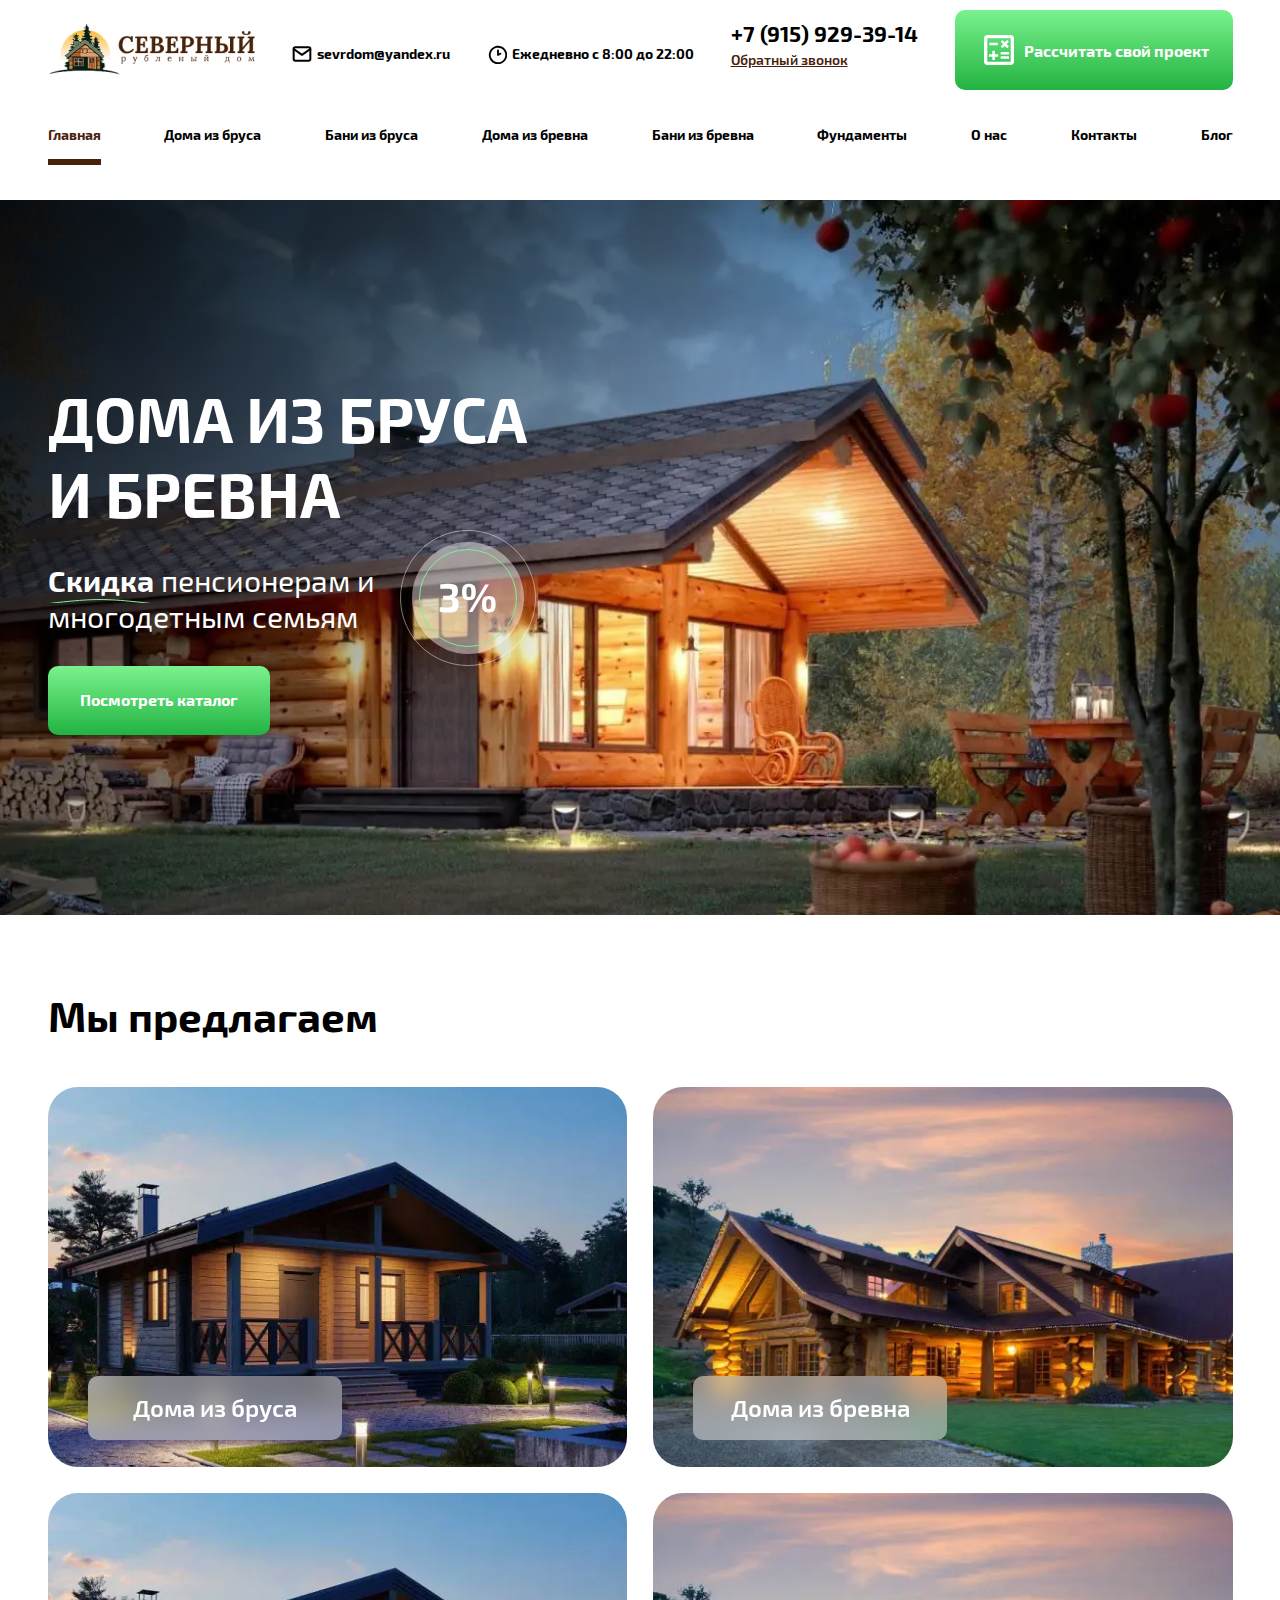
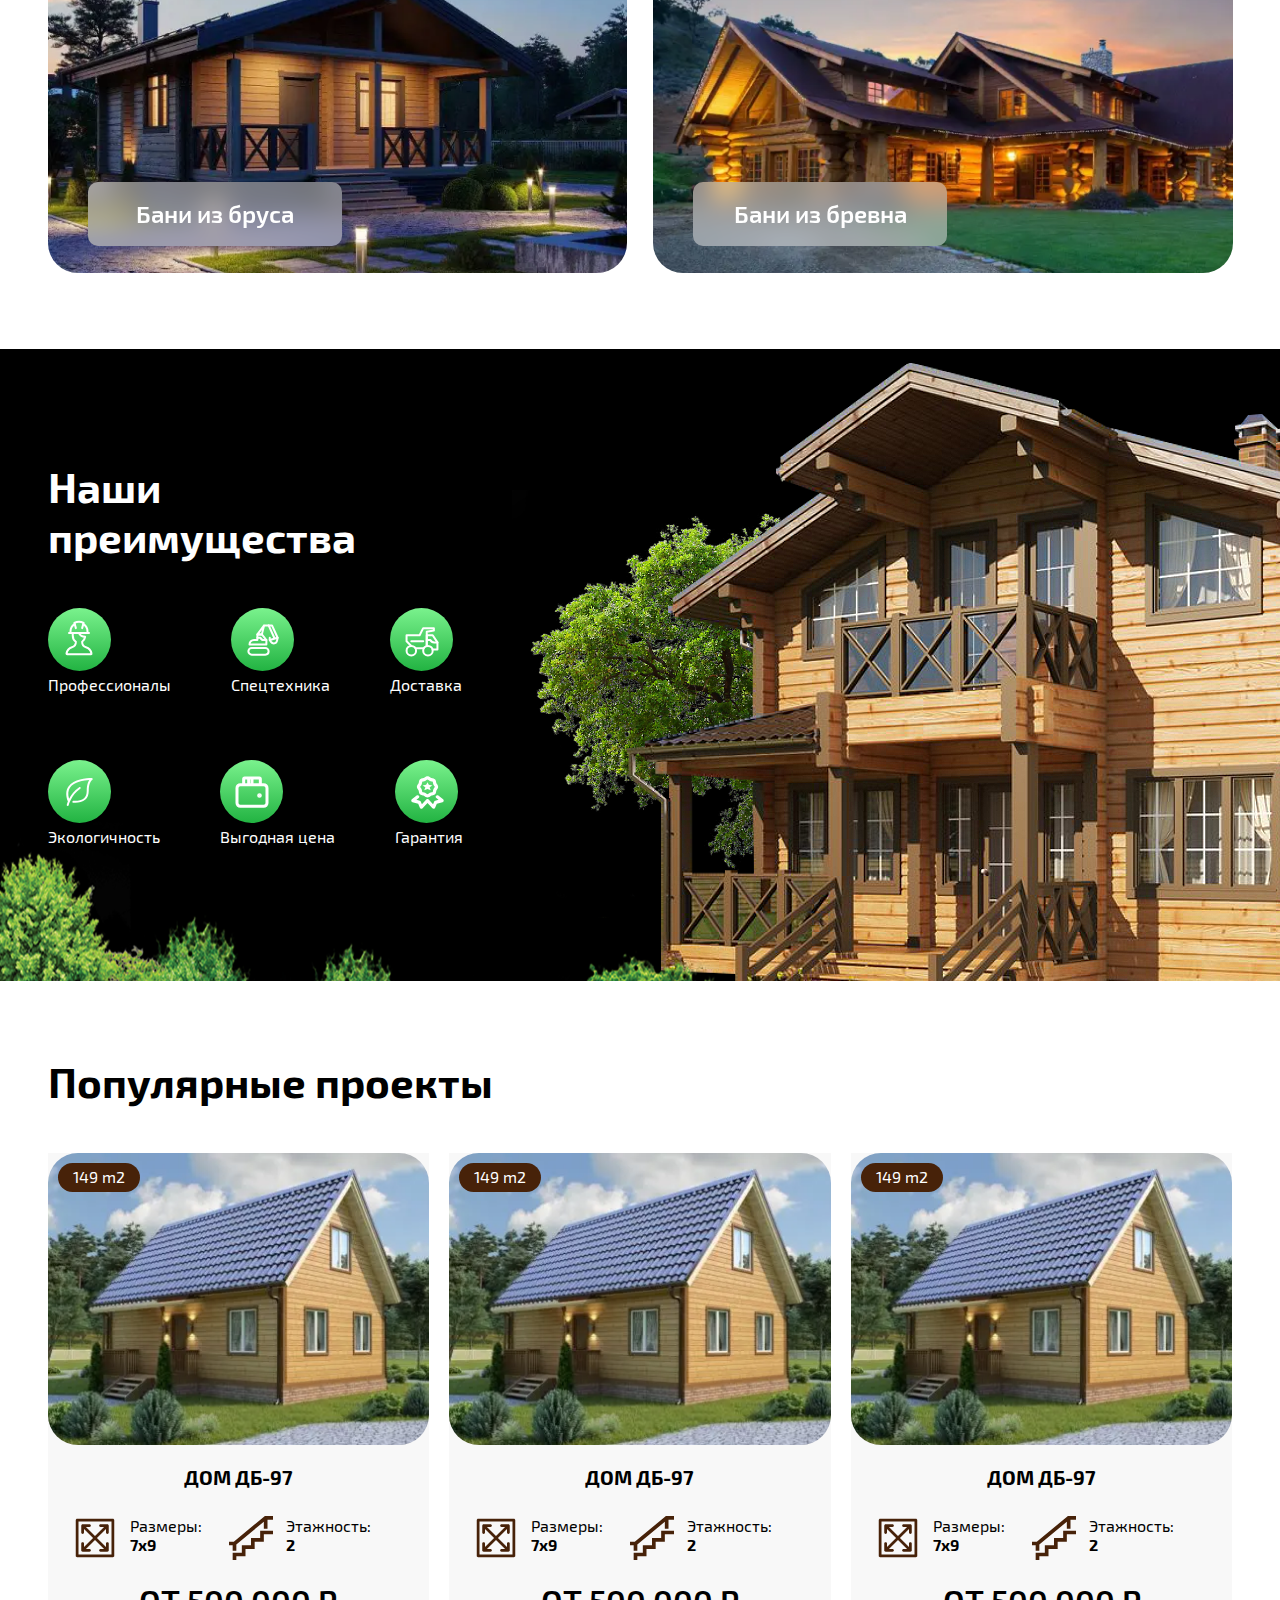
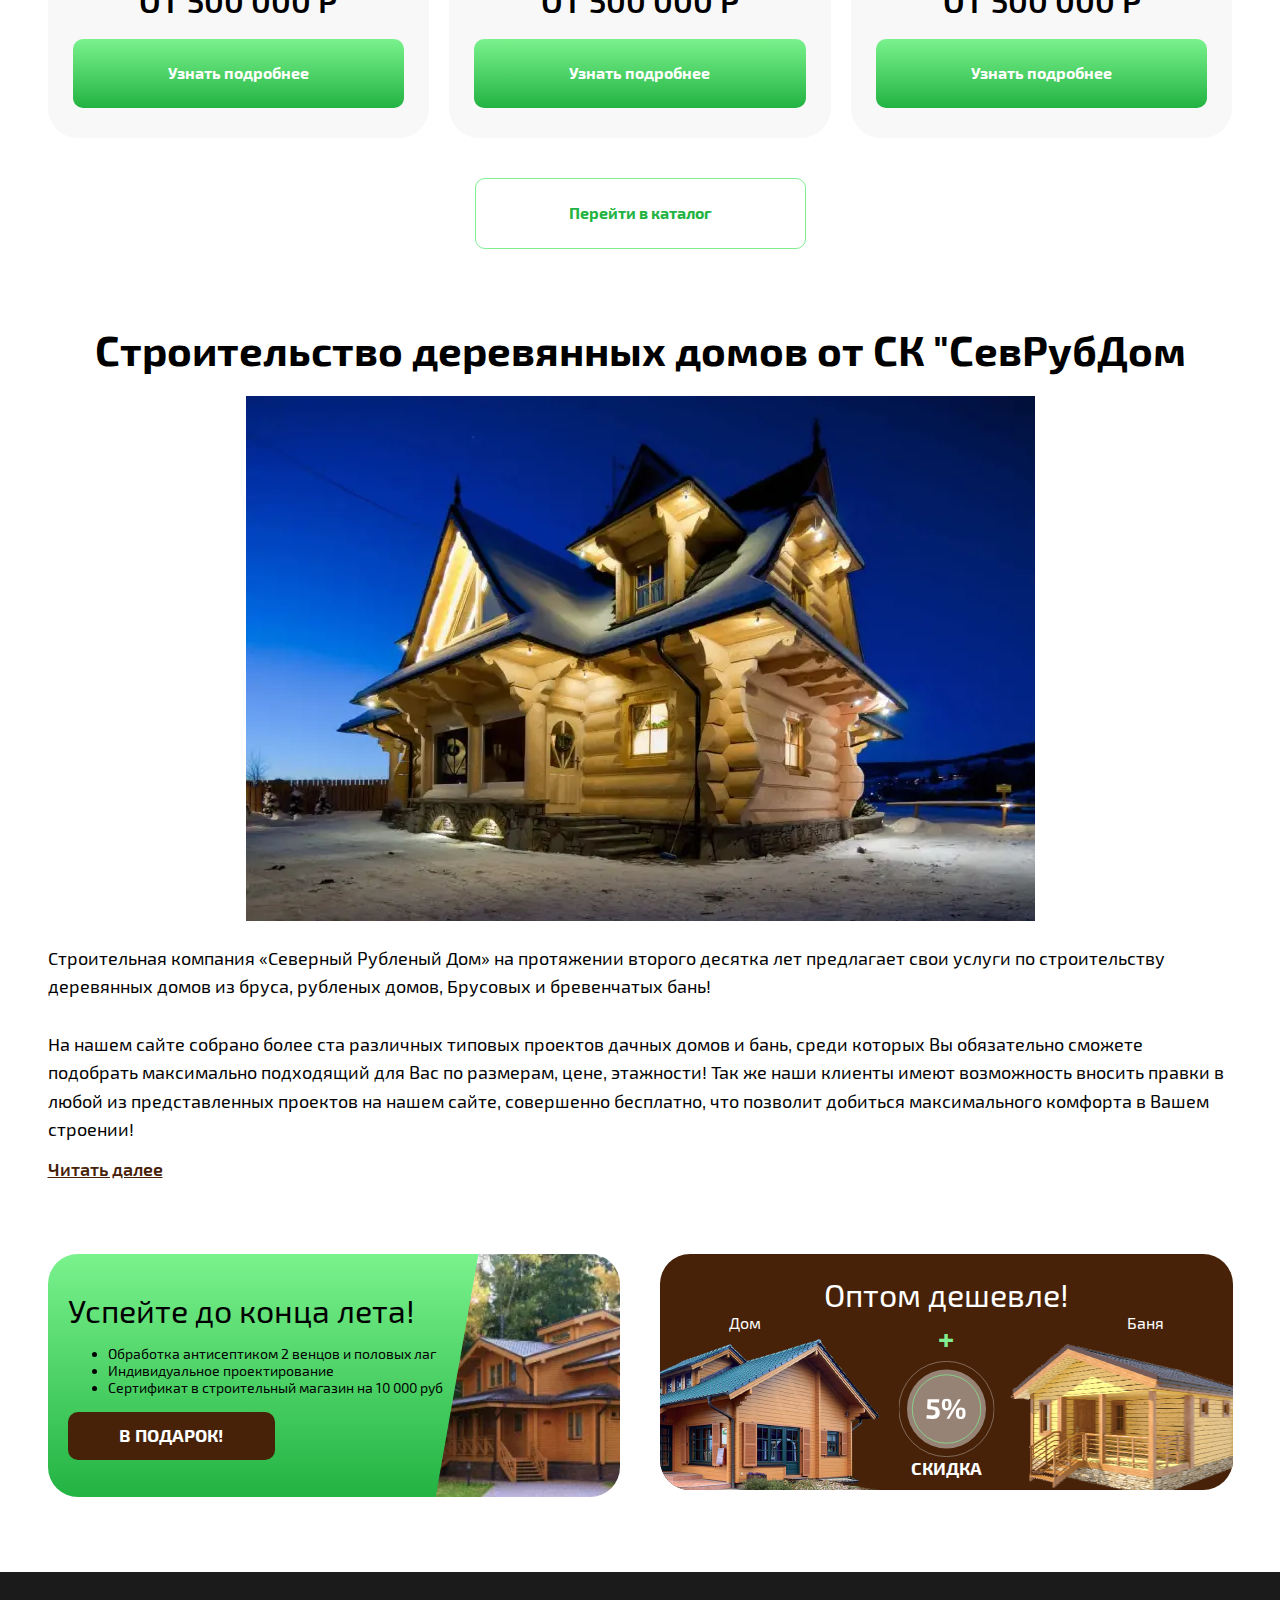
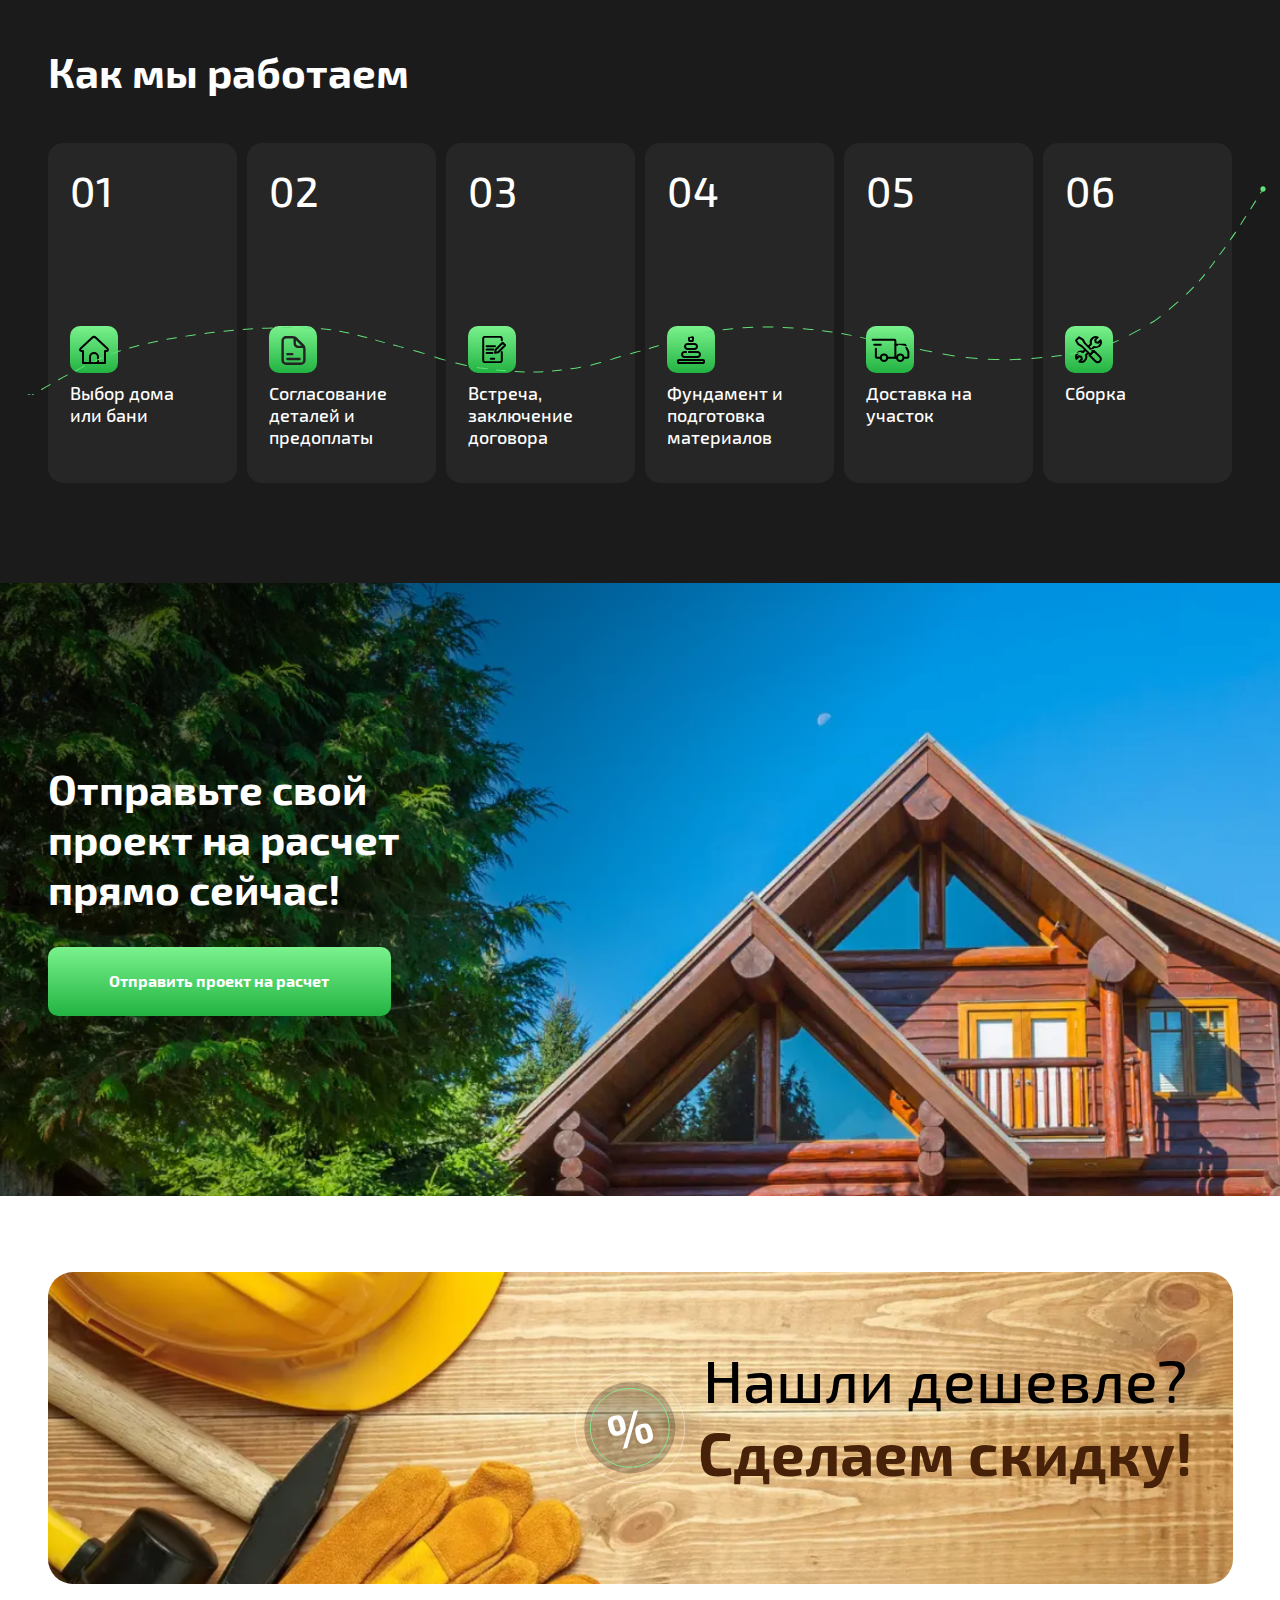
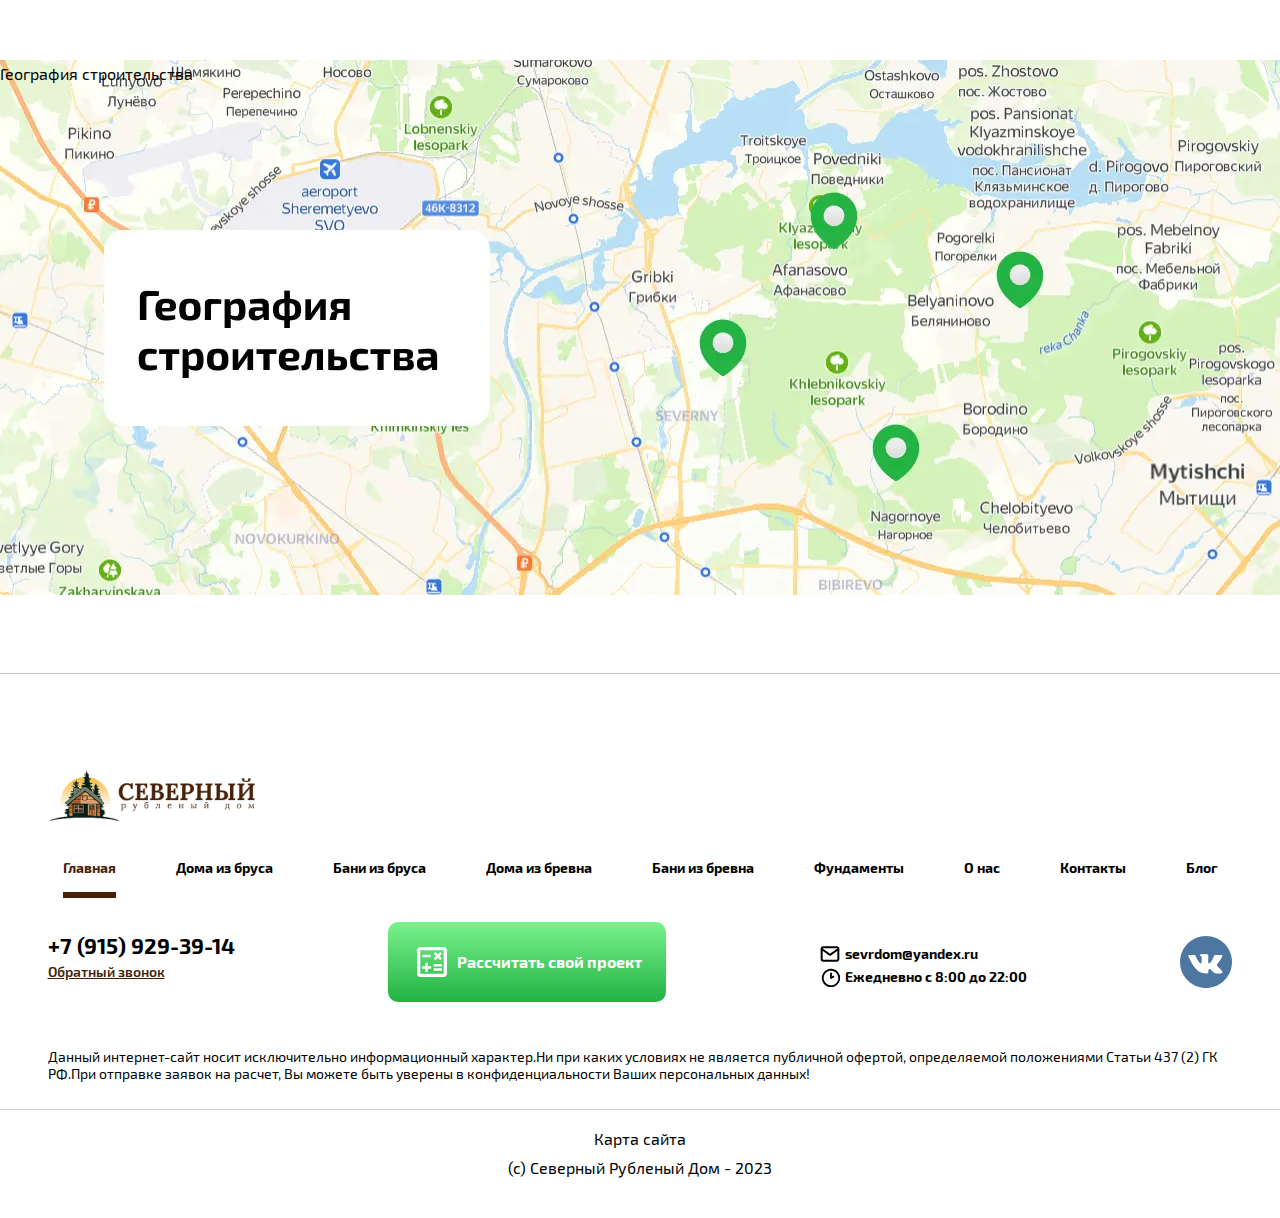
==== commit 34282bac: "Add files via upload" ====
--- a/index.html
+++ b/index.html
@@ -74,10 +74,10 @@
               <li class="menu__list-item menu__list-item--header"><a class="menu__link menu__link--header" href="/north">Бани из
                   бревна</a></li>
               <li class="menu__list-item menu__list-item--header"><a class="menu__link menu__link--header"
-                  href="/dat/contacts.html">Фундаменты</a></li>
+                  href="/north">Фундаменты</a></li>
               <li class="menu__list-item menu__list-item--header"><a class="menu__link menu__link--header" href="/north">О нас</a></li>
               <li class="menu__list-item menu__list-item--header"><a class="menu__link menu__link--header"
-                  href="/dat/contacts.html">Контакты</a></li>
+                  href="/north">Контакты</a></li>
               <li class="menu__list-item menu__list-item--header"><a class="menu__link menu__link--header" href="/north">Блог</a></li>
             </ul>
             <div class="menu__info"></div>
@@ -561,8 +561,9 @@
         </div>
       </section>
 
-
-      <div class="map"></div>
+      <div id="map-test" class="map">
+        <div class="map__title"><span>География строительства</span> </div>
+      </div>
 
       <div class="upward">
         <svg width="18" height="20" viewBox="0 0 18 20" fill="none" xmlns="http://www.w3.org/2000/svg">
@@ -588,27 +589,22 @@
       <div class="footer__item menu-footer">
         <nav class="menu">
           <ul class="menu__list menu__list--footer">
-            <li class="menu__list-item menu__list-item--footer"><a class="menu__link menu__link--header"
-                href="/dat/about.html">Главная</a></li>
-            <li class="menu__list-item menu__list-item--footer"><a class="menu__link menu__link--header"
-                href="/dat/plant_protection_cat.html">Дома из бруса</a></li>
-            <li class="menu__list-ite menu__list-item--footer"><a class="menu__link menu__link--header"
-                href="/dat/pay.html">Бани из
+            <li class="menu__list-item menu__list-item--footer"><a class="menu__link menu__link--footer active"
+                href="/north">Главная</a></li>
+            <li class="menu__list-item menu__list-item--footer"><a class="menu__link menu__link--footer"
+                href="/north">Дома из бруса</a></li>
+            <li class="menu__list-item menu__list-item--footer"><a class="menu__link menu__link--footer" href="/north">Бани из
                 бруса</a></li>
-            <li class="menu__list-item menu__list-item--footer"><a class="menu__link menu__link--header"
-                href="/dat/partners.html">Дома из
+            <li class="menu__list-item menu__list-item--footer"><a class="menu__link menu__link--footer" href="/north">Дома из
                 бревна</a></li>
-            <li class="menu__list-item menu__list-item--footer"><a class="menu__link menu__link--header"
-                href="/dat/news.html">Бани из
+            <li class="menu__list-item menu__list-item--footer"><a class="menu__link menu__link--footer" href="/north">Бани из
                 бревна</a></li>
-            <li class="menu__list-item menu__list-item--footer"><a class="menu__link menu__link--header"
-                href="/dat/contacts.html">Фундаменты</a></li>
-            <li class="menu__list-item menu__list-item--footer"><a class="menu__link menu__link--header"
-                href="/dat/news.html">О нас</a></li>
-            <li class="menu__list-item menu__list-item--footer"><a class="menu__link menu__link--header"
-                href="/dat/contacts.html">Контакты</a></li>
-            <li class="menu__list-item menu__list-item--footer"><a class="menu__link menu__link--header"
-                href="/dat/news.html">Блог</a></li>
+            <li class="menu__list-item menu__list-item--footer"><a class="menu__link menu__link--footer"
+                href="/north">Фундаменты</a></li>
+            <li class="menu__list-item menu__list-item--footer"><a class="menu__link menu__link--footer" href="/north">О нас</a></li>
+            <li class="menu__list-item menu__list-item--footer"><a class="menu__link menu__link--footer"
+                href="/north">Контакты</a></li>
+            <li class="menu__list-item menu__list-item--footer"><a class="menu__link menu__link--footer" href="/north">Блог</a></li>
           </ul>
         </nav>
       </div>
@@ -675,6 +671,9 @@
 
   </div>
   <span aria-hidden="true" class="scroll-emul"></span>
+  <script src="https://api-maps.yandex.ru/2.1/?apikey=77f390f7-e82c-4fe4-b589-09a0acc4acfe&lang=ru_RU">
+	</script>
+
   <script src="js/app.min.js"></script>
 </body>
 
--- a/css/style.min.css
+++ b/css/style.min.css
@@ -1 +1 @@
-@charset "UTF-8";@font-face{font-family:swiper-icons;src:url('data:application/font-woff;charset=utf-8;base64, [base64]//wADZ2x5ZgAAAywAAADMAAAD2MHtryVoZWFkAAABbAAAADAAAAA2E2+eoWhoZWEAAAGcAAAAHwAAACQC9gDzaG10eAAAAigAAAAZAAAArgJkABFsb2NhAAAC0AAAAFoAAABaFQAUGG1heHAAAAG8AAAAHwAAACAAcABAbmFtZQAAA/gAAAE5AAACXvFdBwlwb3N0AAAFNAAAAGIAAACE5s74hXjaY2BkYGAAYpf5Hu/j+W2+MnAzMYDAzaX6QjD6/4//Bxj5GA8AuRwMYGkAPywL13jaY2BkYGA88P8Agx4j+/8fQDYfA1AEBWgDAIB2BOoAeNpjYGRgYNBh4GdgYgABEMnIABJzYNADCQAACWgAsQB42mNgYfzCOIGBlYGB0YcxjYGBwR1Kf2WQZGhhYGBiYGVmgAFGBiQQkOaawtDAoMBQxXjg/wEGPcYDDA4wNUA2CCgwsAAAO4EL6gAAeNpj2M0gyAACqxgGNWBkZ2D4/wMA+xkDdgAAAHjaY2BgYGaAYBkGRgYQiAHyGMF8FgYHIM3DwMHABGQrMOgyWDLEM1T9/w8UBfEMgLzE////P/5//f/V/xv+r4eaAAeMbAxwIUYmIMHEgKYAYjUcsDAwsLKxc3BycfPw8jEQA/[base64]/uznmfPFBNODM2K7MTQ45YEAZqGP81AmGGcF3iPqOop0r1SPTaTbVkfUe4HXj97wYE+yNwWYxwWu4v1ugWHgo3S1XdZEVqWM7ET0cfnLGxWfkgR42o2PvWrDMBSFj/IHLaF0zKjRgdiVMwScNRAoWUoH78Y2icB/yIY09An6AH2Bdu/UB+yxopYshQiEvnvu0dURgDt8QeC8PDw7Fpji3fEA4z/PEJ6YOB5hKh4dj3EvXhxPqH/SKUY3rJ7srZ4FZnh1PMAtPhwP6fl2PMJMPDgeQ4rY8YT6Gzao0eAEA409DuggmTnFnOcSCiEiLMgxCiTI6Cq5DZUd3Qmp10vO0LaLTd2cjN4fOumlc7lUYbSQcZFkutRG7g6JKZKy0RmdLY680CDnEJ+UMkpFFe1RN7nxdVpXrC4aTtnaurOnYercZg2YVmLN/d/gczfEimrE/fs/bOuq29Zmn8tloORaXgZgGa78yO9/cnXm2BpaGvq25Dv9S4E9+5SIc9PqupJKhYFSSl47+Qcr1mYNAAAAeNptw0cKwkAAAMDZJA8Q7OUJvkLsPfZ6zFVERPy8qHh2YER+3i/BP83vIBLLySsoKimrqKqpa2hp6+jq6RsYGhmbmJqZSy0sraxtbO3sHRydnEMU4uR6yx7JJXveP7WrDycAAAAAAAH//wACeNpjYGRgYOABYhkgZgJCZgZNBkYGLQZtIJsFLMYAAAw3ALgAeNolizEKgDAQBCchRbC2sFER0YD6qVQiBCv/H9ezGI6Z5XBAw8CBK/m5iQQVauVbXLnOrMZv2oLdKFa8Pjuru2hJzGabmOSLzNMzvutpB3N42mNgZGBg4GKQYzBhYMxJLMlj4GBgAYow/P/PAJJhLM6sSoWKfWCAAwDAjgbRAAB42mNgYGBkAIIbCZo5IPrmUn0hGA0AO8EFTQAA');font-weight:400;font-style:normal}:root{--swiper-theme-color:#007aff}.swiper{margin-left:auto;margin-right:auto;position:relative;overflow:hidden;list-style:none;padding:0;z-index:1}.swiper-vertical>.swiper-wrapper{flex-direction:column}.swiper-wrapper{position:relative;width:100%;height:100%;z-index:1;display:flex;transition-property:transform;box-sizing:content-box}.swiper-android .swiper-slide,.swiper-wrapper{transform:translate3d(0,0,0)}.swiper-pointer-events{touch-action:pan-y}.swiper-pointer-events.swiper-vertical{touch-action:pan-x}.swiper-slide{flex-shrink:0;width:100%;height:100%;position:relative;transition-property:transform}.swiper-slide-invisible-blank{visibility:hidden}.swiper-autoheight,.swiper-autoheight .swiper-slide{height:auto}.swiper-autoheight .swiper-wrapper{align-items:flex-start;transition-property:transform,height}.swiper-backface-hidden .swiper-slide{transform:translateZ(0);-webkit-backface-visibility:hidden;backface-visibility:hidden}.swiper-3d,.swiper-3d.swiper-css-mode .swiper-wrapper{perspective:1200px}.swiper-3d .swiper-cube-shadow,.swiper-3d .swiper-slide,.swiper-3d .swiper-slide-shadow,.swiper-3d .swiper-slide-shadow-bottom,.swiper-3d .swiper-slide-shadow-left,.swiper-3d .swiper-slide-shadow-right,.swiper-3d .swiper-slide-shadow-top,.swiper-3d .swiper-wrapper{transform-style:preserve-3d}.swiper-3d .swiper-slide-shadow,.swiper-3d .swiper-slide-shadow-bottom,.swiper-3d .swiper-slide-shadow-left,.swiper-3d .swiper-slide-shadow-right,.swiper-3d .swiper-slide-shadow-top{position:absolute;left:0;top:0;width:100%;height:100%;pointer-events:none;z-index:10}.swiper-3d .swiper-slide-shadow{background:rgba(0,0,0,.15)}.swiper-3d .swiper-slide-shadow-left{background-image:linear-gradient(to left,rgba(0,0,0,.5),rgba(0,0,0,0))}.swiper-3d .swiper-slide-shadow-right{background-image:linear-gradient(to right,rgba(0,0,0,.5),rgba(0,0,0,0))}.swiper-3d .swiper-slide-shadow-top{background-image:linear-gradient(to top,rgba(0,0,0,.5),rgba(0,0,0,0))}.swiper-3d .swiper-slide-shadow-bottom{background-image:linear-gradient(to bottom,rgba(0,0,0,.5),rgba(0,0,0,0))}.swiper-css-mode>.swiper-wrapper{overflow:auto;scrollbar-width:none;-ms-overflow-style:none}.swiper-css-mode>.swiper-wrapper::-webkit-scrollbar{display:none}.swiper-css-mode>.swiper-wrapper>.swiper-slide{scroll-snap-align:start start}.swiper-horizontal.swiper-css-mode>.swiper-wrapper{scroll-snap-type:x mandatory}.swiper-vertical.swiper-css-mode>.swiper-wrapper{scroll-snap-type:y mandatory}.swiper-centered>.swiper-wrapper::before{content:'';flex-shrink:0;order:9999}.swiper-centered.swiper-horizontal>.swiper-wrapper>.swiper-slide:first-child{margin-inline-start:var(--swiper-centered-offset-before)}.swiper-centered.swiper-horizontal>.swiper-wrapper::before{height:100%;min-height:1px;width:var(--swiper-centered-offset-after)}.swiper-centered.swiper-vertical>.swiper-wrapper>.swiper-slide:first-child{margin-block-start:var(--swiper-centered-offset-before)}.swiper-centered.swiper-vertical>.swiper-wrapper::before{width:100%;min-width:1px;height:var(--swiper-centered-offset-after)}.swiper-centered>.swiper-wrapper>.swiper-slide{scroll-snap-align:center center}.swiper-virtual .swiper-slide{-webkit-backface-visibility:hidden;transform:translateZ(0)}.swiper-virtual.swiper-css-mode .swiper-wrapper::after{content:'';position:absolute;left:0;top:0;pointer-events:none}.swiper-virtual.swiper-css-mode.swiper-horizontal .swiper-wrapper::after{height:1px;width:var(--swiper-virtual-size)}.swiper-virtual.swiper-css-mode.swiper-vertical .swiper-wrapper::after{width:1px;height:var(--swiper-virtual-size)}:root{--swiper-navigation-size:44px}.swiper-button-next,.swiper-button-prev{position:absolute;top:50%;width:calc(var(--swiper-navigation-size)/ 44 * 27);height:var(--swiper-navigation-size);margin-top:calc(0px - (var(--swiper-navigation-size)/ 2));z-index:10;cursor:pointer;display:flex;align-items:center;justify-content:center;color:var(--swiper-navigation-color,var(--swiper-theme-color))}.swiper-button-next.swiper-button-disabled,.swiper-button-prev.swiper-button-disabled{opacity:.35;cursor:auto;pointer-events:none}.swiper-button-next.swiper-button-hidden,.swiper-button-prev.swiper-button-hidden{opacity:0;cursor:auto;pointer-events:none}.swiper-navigation-disabled .swiper-button-next,.swiper-navigation-disabled .swiper-button-prev{display:none!important}.swiper-button-next:after,.swiper-button-prev:after{font-family:swiper-icons;font-size:var(--swiper-navigation-size);text-transform:none!important;letter-spacing:0;font-variant:initial;line-height:1}.swiper-button-prev,.swiper-rtl .swiper-button-next{left:10px;right:auto}.swiper-button-prev:after,.swiper-rtl .swiper-button-next:after{content:'prev'}.swiper-button-next,.swiper-rtl .swiper-button-prev{right:10px;left:auto}.swiper-button-next:after,.swiper-rtl .swiper-button-prev:after{content:'next'}.swiper-button-lock{display:none}.swiper-pagination{position:absolute;text-align:center;transition:.3s opacity;transform:translate3d(0,0,0);z-index:10}.swiper-pagination.swiper-pagination-hidden{opacity:0}.swiper-pagination-disabled>.swiper-pagination,.swiper-pagination.swiper-pagination-disabled{display:none!important}.swiper-horizontal>.swiper-pagination-bullets,.swiper-pagination-bullets.swiper-pagination-horizontal,.swiper-pagination-custom,.swiper-pagination-fraction{bottom:10px;left:0;width:100%}.swiper-pagination-bullets-dynamic{overflow:hidden;font-size:0}.swiper-pagination-bullets-dynamic .swiper-pagination-bullet{transform:scale(.33);position:relative}.swiper-pagination-bullets-dynamic .swiper-pagination-bullet-active{transform:scale(1)}.swiper-pagination-bullets-dynamic .swiper-pagination-bullet-active-main{transform:scale(1)}.swiper-pagination-bullets-dynamic .swiper-pagination-bullet-active-prev{transform:scale(.66)}.swiper-pagination-bullets-dynamic .swiper-pagination-bullet-active-prev-prev{transform:scale(.33)}.swiper-pagination-bullets-dynamic .swiper-pagination-bullet-active-next{transform:scale(.66)}.swiper-pagination-bullets-dynamic .swiper-pagination-bullet-active-next-next{transform:scale(.33)}.swiper-pagination-bullet{width:var(--swiper-pagination-bullet-width,var(--swiper-pagination-bullet-size,10px));height:var(--swiper-pagination-bullet-height,var(--swiper-pagination-bullet-size,10px));display:inline-block;border-radius:50%;background:var(--swiper-pagination-bullet-inactive-color,#000);opacity:var(--swiper-pagination-bullet-inactive-opacity,.2)}button.swiper-pagination-bullet{border:none;margin:0;padding:0;box-shadow:none;-webkit-appearance:none;appearance:none}.swiper-pagination-clickable .swiper-pagination-bullet{cursor:pointer}.swiper-pagination-bullet:only-child{display:none!important}.swiper-pagination-bullet-active{opacity:var(--swiper-pagination-bullet-opacity,1);background:var(--swiper-pagination-color,var(--swiper-theme-color))}.swiper-pagination-vertical.swiper-pagination-bullets,.swiper-vertical>.swiper-pagination-bullets{right:10px;top:50%;transform:translate3d(0,-50%,0)}.swiper-pagination-vertical.swiper-pagination-bullets .swiper-pagination-bullet,.swiper-vertical>.swiper-pagination-bullets .swiper-pagination-bullet{margin:var(--swiper-pagination-bullet-vertical-gap,6px) 0;display:block}.swiper-pagination-vertical.swiper-pagination-bullets.swiper-pagination-bullets-dynamic,.swiper-vertical>.swiper-pagination-bullets.swiper-pagination-bullets-dynamic{top:50%;transform:translateY(-50%);width:8px}.swiper-pagination-vertical.swiper-pagination-bullets.swiper-pagination-bullets-dynamic .swiper-pagination-bullet,.swiper-vertical>.swiper-pagination-bullets.swiper-pagination-bullets-dynamic .swiper-pagination-bullet{display:inline-block;transition:.2s transform,.2s top}.swiper-horizontal>.swiper-pagination-bullets .swiper-pagination-bullet,.swiper-pagination-horizontal.swiper-pagination-bullets .swiper-pagination-bullet{margin:0 var(--swiper-pagination-bullet-horizontal-gap,4px)}.swiper-horizontal>.swiper-pagination-bullets.swiper-pagination-bullets-dynamic,.swiper-pagination-horizontal.swiper-pagination-bullets.swiper-pagination-bullets-dynamic{left:50%;transform:translateX(-50%);white-space:nowrap}.swiper-horizontal>.swiper-pagination-bullets.swiper-pagination-bullets-dynamic .swiper-pagination-bullet,.swiper-pagination-horizontal.swiper-pagination-bullets.swiper-pagination-bullets-dynamic .swiper-pagination-bullet{transition:.2s transform,.2s left}.swiper-horizontal.swiper-rtl>.swiper-pagination-bullets-dynamic .swiper-pagination-bullet{transition:.2s transform,.2s right}.swiper-pagination-progressbar{background:rgba(0,0,0,.25);position:absolute}.swiper-pagination-progressbar .swiper-pagination-progressbar-fill{background:var(--swiper-pagination-color,var(--swiper-theme-color));position:absolute;left:0;top:0;width:100%;height:100%;transform:scale(0);transform-origin:left top}.swiper-rtl .swiper-pagination-progressbar .swiper-pagination-progressbar-fill{transform-origin:right top}.swiper-horizontal>.swiper-pagination-progressbar,.swiper-pagination-progressbar.swiper-pagination-horizontal,.swiper-pagination-progressbar.swiper-pagination-vertical.swiper-pagination-progressbar-opposite,.swiper-vertical>.swiper-pagination-progressbar.swiper-pagination-progressbar-opposite{width:100%;height:4px;left:0;top:0}.swiper-horizontal>.swiper-pagination-progressbar.swiper-pagination-progressbar-opposite,.swiper-pagination-progressbar.swiper-pagination-horizontal.swiper-pagination-progressbar-opposite,.swiper-pagination-progressbar.swiper-pagination-vertical,.swiper-vertical>.swiper-pagination-progressbar{width:4px;height:100%;left:0;top:0}.swiper-pagination-lock{display:none}.swiper-scrollbar{border-radius:10px;position:relative;-ms-touch-action:none;background:rgba(0,0,0,.1)}.swiper-scrollbar-disabled>.swiper-scrollbar,.swiper-scrollbar.swiper-scrollbar-disabled{display:none!important}.swiper-horizontal>.swiper-scrollbar,.swiper-scrollbar.swiper-scrollbar-horizontal{position:absolute;left:1%;bottom:3px;z-index:50;height:5px;width:98%}.swiper-scrollbar.swiper-scrollbar-vertical,.swiper-vertical>.swiper-scrollbar{position:absolute;right:3px;top:1%;z-index:50;width:5px;height:98%}.swiper-scrollbar-drag{height:100%;width:100%;position:relative;background:rgba(0,0,0,.5);border-radius:10px;left:0;top:0}.swiper-scrollbar-cursor-drag{cursor:move}.swiper-scrollbar-lock{display:none}.swiper-zoom-container{width:100%;height:100%;display:flex;justify-content:center;align-items:center;text-align:center}.swiper-zoom-container>canvas,.swiper-zoom-container>img,.swiper-zoom-container>svg{max-width:100%;max-height:100%;object-fit:contain}.swiper-slide-zoomed{cursor:move}.swiper-lazy-preloader{width:42px;height:42px;position:absolute;left:50%;top:50%;margin-left:-21px;margin-top:-21px;z-index:10;transform-origin:50%;box-sizing:border-box;border:4px solid var(--swiper-preloader-color,var(--swiper-theme-color));border-radius:50%;border-top-color:transparent}.swiper-watch-progress .swiper-slide-visible .swiper-lazy-preloader,.swiper:not(.swiper-watch-progress) .swiper-lazy-preloader{animation:swiper-preloader-spin 1s infinite linear}.swiper-lazy-preloader-white{--swiper-preloader-color:#fff}.swiper-lazy-preloader-black{--swiper-preloader-color:#000}@keyframes swiper-preloader-spin{0%{transform:rotate(0)}100%{transform:rotate(360deg)}}.swiper .swiper-notification{position:absolute;left:0;top:0;pointer-events:none;opacity:0;z-index:-1000}.swiper-free-mode>.swiper-wrapper{transition-timing-function:ease-out;margin:0 auto}.swiper-grid>.swiper-wrapper{flex-wrap:wrap}.swiper-grid-column>.swiper-wrapper{flex-wrap:wrap;flex-direction:column}.swiper-fade.swiper-free-mode .swiper-slide{transition-timing-function:ease-out}.swiper-fade .swiper-slide{pointer-events:none;transition-property:opacity}.swiper-fade .swiper-slide .swiper-slide{pointer-events:none}.swiper-fade .swiper-slide-active,.swiper-fade .swiper-slide-active .swiper-slide-active{pointer-events:auto}.swiper-cube{overflow:visible}.swiper-cube .swiper-slide{pointer-events:none;-webkit-backface-visibility:hidden;backface-visibility:hidden;z-index:1;visibility:hidden;transform-origin:0 0;width:100%;height:100%}.swiper-cube .swiper-slide .swiper-slide{pointer-events:none}.swiper-cube.swiper-rtl .swiper-slide{transform-origin:100% 0}.swiper-cube .swiper-slide-active,.swiper-cube .swiper-slide-active .swiper-slide-active{pointer-events:auto}.swiper-cube .swiper-slide-active,.swiper-cube .swiper-slide-next,.swiper-cube .swiper-slide-next+.swiper-slide,.swiper-cube .swiper-slide-prev{pointer-events:auto;visibility:visible}.swiper-cube .swiper-slide-shadow-bottom,.swiper-cube .swiper-slide-shadow-left,.swiper-cube .swiper-slide-shadow-right,.swiper-cube .swiper-slide-shadow-top{z-index:0;-webkit-backface-visibility:hidden;backface-visibility:hidden}.swiper-cube .swiper-cube-shadow{position:absolute;left:0;bottom:0;width:100%;height:100%;opacity:.6;z-index:0}.swiper-cube .swiper-cube-shadow:before{content:'';background:#000;position:absolute;left:0;top:0;bottom:0;right:0;filter:blur(50px)}.swiper-flip{overflow:visible}.swiper-flip .swiper-slide{pointer-events:none;-webkit-backface-visibility:hidden;backface-visibility:hidden;z-index:1}.swiper-flip .swiper-slide .swiper-slide{pointer-events:none}.swiper-flip .swiper-slide-active,.swiper-flip .swiper-slide-active .swiper-slide-active{pointer-events:auto}.swiper-flip .swiper-slide-shadow-bottom,.swiper-flip .swiper-slide-shadow-left,.swiper-flip .swiper-slide-shadow-right,.swiper-flip .swiper-slide-shadow-top{z-index:0;-webkit-backface-visibility:hidden;backface-visibility:hidden}.swiper-creative .swiper-slide{-webkit-backface-visibility:hidden;backface-visibility:hidden;overflow:hidden;transition-property:transform,opacity,height}.swiper-cards{overflow:visible}.swiper-cards .swiper-slide{transform-origin:center bottom;-webkit-backface-visibility:hidden;backface-visibility:hidden;overflow:hidden}.menu-row__list,.menu__list,.tab-list,.tabs-nav{margin:0;padding:0;list-style:none}.btn,button{background-color:transparent;border:0;outline:0;padding:0;cursor:pointer}@font-face{font-family:Muller;font-display:swap;src:local("$file_name"),url(../fonts/MullerBold.woff) format("woff"),url(../fonts/MullerBold.woff2) format("woff2");font-weight:700;font-style:normal}@font-face{font-family:Muller;font-display:swap;src:local("$file_name"),url(../fonts/MullerMedium.woff) format("woff"),url(../fonts/MullerMedium.woff2) format("woff2");font-weight:600;font-style:normal}@font-face{font-family:Muller;font-display:swap;src:local("$file_name"),url(../fonts/MullerRegular.woff) format("woff"),url(../fonts/MullerRegular.woff2) format("woff2");font-weight:500;font-style:normal}@font-face{font-family:Muller;font-display:swap;src:local("$file_name"),url(../fonts/MullerLight.woff) format("woff"),url(../fonts/MullerLight.woff2) format("woff2");font-weight:300;font-style:normal}@font-face{font-family:Montserrat;font-display:swap;src:local("$file_name"),url(../fonts/Montserrat-ExtraBold.woff) format("woff"),url(../fonts/Montserrat-ExtraBold.woff2) format("woff2");font-weight:800;font-style:normal}@font-face{font-family:Montserrat;font-display:swap;src:local("$file_name"),url(../fonts/Montserrat-Bold.woff) format("woff"),url(../fonts/Montserrat-Bold.woff2) format("woff2");font-weight:700;font-style:normal}@font-face{font-family:Montserrat;font-display:swap;src:local("$file_name"),url(../fonts/Montserrat-SemiBold.woff) format("woff"),url(../fonts/Montserrat-SemiBold.woff2) format("woff2");font-weight:600;font-style:normal}@font-face{font-family:Montserrat;font-display:swap;src:local("$file_name"),url(../fonts/Montserrat-Medium.woff) format("woff"),url(../fonts/Montserrat-Medium.woff2) format("woff2");font-weight:500;font-style:normal}@font-face{font-family:Montserrat;font-display:swap;src:local("$file_name"),url(../fonts/Montserrat-Regular.woff) format("woff"),url(../fonts/Montserrat-Regular.woff2) format("woff2");font-weight:400;font-style:normal}@font-face{font-family:Exo2;font-display:swap;src:local("$file_name"),url(../fonts/Exo2-ExtraBold.woff) format("woff"),url(../fonts/Exo2-ExtraBold.woff2) format("woff2");font-weight:800;font-style:normal}@font-face{font-family:Exo2;font-display:swap;src:local("$file_name"),url(../fonts/Exo2-Bold.woff) format("woff"),url(../fonts/Exo2-Bold.woff2) format("woff2");font-weight:700;font-style:normal}@font-face{font-family:Exo2;font-display:swap;src:local("$file_name"),url(../fonts/Exo2-SemiBold.woff) format("woff"),url(../fonts/Exo2-SemiBold.woff2) format("woff2");font-weight:600;font-style:normal}@font-face{font-family:Exo2;font-display:swap;src:local("$file_name"),url(../fonts/Exo2-Medium.woff) format("woff"),url(../fonts/Exo2-Medium.woff2) format("woff2");font-weight:500;font-style:normal}@font-face{font-family:Exo2;font-display:swap;src:local("$file_name"),url(../fonts/Exo2-Regular.woff) format("woff"),url(../fonts/Exo2-Regular.woff2) format("woff2");font-weight:400;font-style:normal}/*! normalize.css v8.0.1 | MIT License | github.com/necolas/normalize.css */html{line-height:1.15;-webkit-text-size-adjust:100%}body{margin:0}main{display:block}h1{font-size:2em;margin:.67em 0}hr{box-sizing:content-box;height:0;overflow:visible}pre{font-family:monospace,monospace;font-size:1em}a{background-color:transparent}abbr[title]{border-bottom:none;text-decoration:underline;-webkit-text-decoration:underline dotted;text-decoration:underline dotted}b,strong{font-weight:bolder}code,kbd,samp{font-family:monospace,monospace;font-size:1em}small{font-size:80%}sub,sup{font-size:75%;line-height:0;position:relative;vertical-align:baseline}sub{bottom:-.25em}sup{top:-.5em}img{border-style:none}button,input,optgroup,select,textarea{font-family:inherit;font-size:100%;line-height:1.15;margin:0}button,input{overflow:visible}button,select{text-transform:none}[type=button],[type=reset],[type=submit],button{-webkit-appearance:button}[type=button]::-moz-focus-inner,[type=reset]::-moz-focus-inner,[type=submit]::-moz-focus-inner,button::-moz-focus-inner{border-style:none;padding:0}[type=button]:-moz-focusring,[type=reset]:-moz-focusring,[type=submit]:-moz-focusring,button:-moz-focusring{outline:1px dotted ButtonText}fieldset{padding:.35em .75em .625em}legend{box-sizing:border-box;color:inherit;display:table;max-width:100%;padding:0;white-space:normal}progress{vertical-align:baseline}textarea{overflow:auto}[type=checkbox],[type=radio]{box-sizing:border-box;padding:0}[type=number]::-webkit-inner-spin-button,[type=number]::-webkit-outer-spin-button{height:auto}[type=search]{-webkit-appearance:textfield;outline-offset:-2px}[type=search]::-webkit-search-decoration{-webkit-appearance:none}::-webkit-file-upload-button{-webkit-appearance:button;font:inherit}details{display:block}summary{display:list-item}template{display:none}[hidden]{display:none}.svg-font{display:inline-block;vertical-align:top;width:1em;height:1em;fill:currentColor}.svg{display:inline-block;vertical-align:top;fill:currentColor}.svg-ar_right{width:22px;height:12px}.svg-ar_right_about{width:22px;height:12px}.svg-arrow-bottom{width:16px;height:9px}.svg-arrow-left{width:22px;height:12px}.svg-arrow-right{width:22px;height:12px}.svg-arrow-top{width:16px;height:9px}.svg-burger{width:20px;height:14px}.svg-close{width:14px;height:14px}.svg-document{width:77px;height:80px}.svg-facebook{width:32px;height:32px}.svg-instagram{width:32px;height:32px}.svg-line{width:22px;height:12px}.svg-logo{width:137px;height:30px}.svg-mail{width:22px;height:18px}.svg-messenger{width:32px;height:32px}.svg-phone{width:20px;height:20px}.svg-play{width:63px;height:63px}.svg-play-color{width:63px;height:63px}.svg-search{width:24px;height:24px}.svg-shield{width:63px;height:58px}.svg-star{width:56px;height:65px}.svg-telegram{width:32px;height:32px}.svg-viber{width:32px;height:32px}.svg-whatsapp{width:32px;height:32px}.svg-youtube{width:32px;height:32px}html{box-sizing:border-box;font:16px/1.8 Exo2,Montserrat,Muller,"Helvetica Neue",Helvetica,Arial,sans-serif}*,:after,:before{box-sizing:inherit}*{max-height:1000000px}body{color:#000;min-width:320px;-webkit-font-smoothing:antialiased;-moz-osx-font-smoothing:grayscale;font-family:Exo2,Montserrat,Muller,"Helvetica Neue",Helvetica,Arial,sans-serif}html.noscroll{overflow:hidden}body.noscroll{overflow:visible;height:100%}body.lock{overflow:hidden}body.popup-lock{overflow:hidden}.wrapper{position:relative;display:flex;flex-direction:column;min-height:100vh;max-width:1600px;margin:0 auto;z-index:1;overflow:hidden}.main{position:relative;flex:1 0 auto;margin-top:50px}.container{max-width:1215px;min-width:320px;padding:0 15px;margin:0 auto}.upward{position:fixed;bottom:700px;right:100px;display:flex;align-items:center;justify-content:center;width:60px;height:60px;border:3px solid #84c551;border-radius:50%;cursor:pointer;visibility:hidden;opacity:0;transition:.5s;z-index:5}.upward.active{visibility:visible;opacity:1;bottom:0}.lock .upward{visibility:hidden;opacity:0}.upward:hover{background-color:#84c551}.upward:hover svg path{fill:#fff}h1,h2,h3{margin:0}.h1,.h2,.h3,h1,h2,h3{font-weight:700;color:#000}h3{font-size:1.875rem;line-height:120%;font-weight:700;margin:0 0 25px}h4{font-size:1.875rem;line-height:120%;font-weight:300;margin:0 0 25px}.h1,h1{color:#fff;font-size:55px;font-style:normal;font-weight:700;line-height:normal;text-transform:uppercase}.h1 span,h1 span{font-weight:700;display:inline-block;width:100%}.h2,h2{font-size:45px;line-height:1.2}.title__icons{display:flex;align-items:baseline;justify-content:center;margin-bottom:17px;text-align:center}.title__icons::after,.title__icons::before{content:"";display:inline-block;background-image:url(../images/title.svg);background-repeat:no-repeat;background-size:contain;width:32px;height:25px}.title__icons::after{margin-left:12px}.title__icons::before{margin-right:12px}.title-margin{position:relative;margin-bottom:25px}.section-title{color:#000;font-size:42px;font-style:normal;font-weight:700;line-height:normal;margin-bottom:47px}.section-subtitle{color:#000;font-style:normal;line-height:148%}.title-ic::before{content:"";display:inline-block;width:32px;height:25px;margin-right:9px;background-image:url(../images/title.svg);background-repeat:no-repeat;background-size:contain}.white{color:#fff}.black{color:#000}.section-bg{position:relative;min-width:320px}.section-bg .container{position:relative}.section-bg::after{content:"";position:absolute;top:0;left:auto;width:100VW;height:100%;background-image:url(../images/seeds-mask.png);background-repeat:no-repeat;background-size:cover;z-index:1}.section-bg::before{content:"";position:absolute;top:0;left:auto;width:100VW;height:100%;background-image:url(../images/seeds-bg.webp);background-repeat:no-repeat;background-size:cover;z-index:-1}.bgr{overflow:hidden}.bgr::after,.bgr::before{content:"";position:absolute;top:0;height:100%;width:40%;filter:blur(30px);background-size:cover;z-index:-1}.bgr--red::after{background:radial-gradient(50% 50% at 50% 50%,rgba(231,78,19,.1) 0,rgba(231,78,19,0) 100%);right:-100px}.bgr--green::before{background:radial-gradient(50% 50% at 50% 50%,rgba(132,190,81,.3) 0,rgba(210,230,189,0) 100%);left:-100px}p{margin:0 0 12px 0}a{color:inherit;text-decoration:none;outline:0}a:hover{text-decoration:none}a img{display:inline-block;vertical-align:top}.section{padding-top:100px;padding-bottom:100px}.section-margin{margin-bottom:75px}.nowrap{white-space:nowrap}.scroll-emul{background:#f1f1f1;position:fixed;top:0;bottom:0;right:0;width:0}.decor{position:absolute;width:500px;height:500px;background-size:contain;filter:blur(30px);z-index:-1}.decor--green{background:radial-gradient(circle farthest-corner at 50% 50%,rgba(132,197,81,.2) 5%,rgba(255,0,0,0) 70%)}.decor--red{background:radial-gradient(circle farthest-corner at 50% 50%,rgba(231,78,19,.1) 5%,rgba(255,0,0,0) 50%)}.decor1{right:-210px;top:2px}.decor2{right:-200px;top:680px}.decor3{left:-210px;top:370px}.decor4{left:-330px;top:780px}.decor5{left:-330px;top:1300px}.decor6{right:-330px;top:2200px}.decor7{right:-330px;top:3000px}.decor8{left:-330px;top:2500px}.menu-row{max-width:100%;margin-bottom:20px}.menu-row__list{display:flex;max-width:100%}.menu-row__item{white-space:nowrap}.menu-row__item:last-child .menu-row__link{pointer-events:none;-webkit-text-decoration-line:none;text-decoration-line:none}.menu-row__item:not(:first-child){margin-left:5px}.menu-row__item:not(:first-child)::before{content:"/";color:#fff;display:inline-block;margin-bottom:2px;margin-right:4px}.lastItem{background:linear-gradient(90deg,rgba(0,0,0,.5019607843) 1%,transparent);-webkit-background-clip:text;-webkit-text-fill-color:transparent}.lastItem .menu-row__link{font-weight:700}.menu-row__link{font-feature-settings:"clig" off,"liga" off;font-size:.875rem;font-style:normal;font-weight:400;line-height:normal;-webkit-text-decoration-line:underline;text-decoration-line:underline}.last{margin-bottom:30px}button img{display:inline-block;vertical-align:top}.btn{display:block;padding:20px 24px;min-width:207px;border-radius:10px;background:linear-gradient(180deg,#81ee92 0,#7af28d .01%,#22b342 100%);text-align:center;transition:background .3s ease-in-out}.btn:focus,.btn:hover{background:linear-gradient(180deg,#97eba3 0,#7af28d .01%,#3ee061 100%)}.btn:active{background:#84c551}.btn span{color:#fff;font-size:16px;font-style:normal;font-weight:700;line-height:normal;text-align:center}.btn-center{text-align:center}.btn--green{background:0 0;border:1px solid #81ee92;transition:all .3s ease;width:calc(100% - 40px);margin:0 auto}.btn--green span{color:#22b342}.btn--green:hover span{color:#fff}.btn-with-ic{display:flex;align-items:center;justify-content:center;gap:9px;border:1px solid #e74e13;background-color:transparent}.btn-with-ic span{font-weight:700;color:#e74e13}.btn-with-ic:hover{background-color:#e74e13}.btn-with-ic:hover span{color:#fff}.btn-with-ic:hover svg path{fill:#fff;stroke-width:2px}.btn--transp{background:0 0;border:1px solid #a8a8a8}.arrow{position:relative;height:35px;width:30px;transform:rotate(0);transition:transform .3s ease-in-out;pointer-events:none}.arrow._active{transform:rotate(180deg)}.shape__arrow-js--active{pointer-events:none;transform:rotate(180deg)}.arrow__wrap{position:absolute;top:50%;right:50%;padding:15px;transform:translate(50%,-50%);cursor:pointer;pointer-events:none}.arrow__wrap:hover .arrow{border-color:#000}.events{pointer-events:auto}.arrow__main{border:solid #84c551;border-width:0 3px 3px 0;padding:3px;transform:translate(0,-2px) rotate(45deg);pointer-events:none}.arrow__main--black{border-color:#000;border-width:0 2px 2px 0}.arrow__main--white{border-color:#fff;border-width:0 2px 2px 0}.arrow__main--red{border-color:#e74e13;border-width:0 2px 2px 0}.about-us .about__arrow{width:30px;height:30px}.about__arrow{visibility:hidden;display:none;transition:transform .3s ease-in-out}.about__arrow:hover .arrow{border-width:0 4px 4px 0}.slider__arrow{display:none}.slider__arrow-hover:hover svg circle{fill:#84c551}.slider__arrow-hover:hover svg g path{fill:#fff}.header{width:100%;max-width:1600px;height:100px;z-index:5;background:#fff}.header__body{display:flex;align-items:center;justify-content:space-between;height:100px}.clock,.mail{font-size:.875rem;font-style:normal;font-weight:700;line-height:normal}.mail::before{content:"";display:inline-block;width:20px;height:20px;background-image:url(../images/mail.svg);margin-right:5px;transform:translateY(5px)}.clock--header,.mail--header{display:none}.clock::before{content:"";display:inline-block;width:20px;height:20px;background-image:url(../images/clock.svg);margin-right:5px;transform:translateY(5px)}.tel{display:none}.lock .tel{display:block;margin-bottom:21px}.phone{font-size:1.375rem;font-style:normal;font-weight:700;line-height:normal;margin-bottom:0}.callback{text-decoration:underline;font-size:14px;font-weight:600;line-height:normal;color:#472209;cursor:pointer}.callback:hover{color:green}.lock .butn{display:flex;align-items:center;justify-content:center;gap:5px;width:100%}.btn--header{display:none}.header__container{position:absolute;top:100px;max-width:1600px;width:100%}.header__menu{max-width:1440px;background:#fff;border-radius:0 0 25px 25px;margin:0 auto}.lock .header__menu .container{padding:0}.burger{display:none}.burger span{left:6px;position:absolute;height:3px;width:26px;transition:all .3s ease 0s;background-color:#000;border-radius:2px}.burger span:nth-child(1){top:12px}.burger span:nth-child(2){bottom:11px}.menu-wrap{position:fixed;top:0;right:-100%;width:320px;height:100vh;transition:right .3s ease-in-out}.lock .menu-wrap{right:0;visibility:visible;display:flex;flex-direction:column;padding:15px 28px 28px 28px;transition:right .3s ease-in-out;background-color:#fff}.menu{display:flex;flex-direction:column;width:100%}.menu--header{overflow:auto}.menu__list{display:flex;flex-direction:column;flex-wrap:nowrap;width:100%}.lock .menu__list{margin:0 0 74px 0;padding:77px 0 0 0;opacity:1}.menu__list--header{opacity:0;margin-top:100px}.lock .menu__list-item{display:block;line-height:normal;font-size:.875rem;margin-bottom:30px;padding:0}.lock .menu__list-item:last-child{margin-bottom:0}.menu__list-item--header{padding:20px 0 22px 0}.menu__link{position:relative;display:inline-block;font-size:.875rem;color:#000;font-style:normal;font-weight:700;line-height:normal;cursor:pointer}.lock .menu__link{margin-right:0;padding:0}.menu__link.active{color:#472209}.menu__link.active::before{opacity:1}.lock .menu__link.active::before{opacity:0}.intro{position:relative;display:block;background-image:url(../images/intro.webp);background-repeat:no-repeat;background-position:80% bottom;background-size:cover;padding-top:180px;padding-bottom:180px}.intro::before{content:"";position:absolute;top:0;left:0;width:1078px;height:539px;background:linear-gradient(131deg,rgba(0,0,0,.75) 0,rgba(0,0,0,0) 61.98%)}.intro__inner{position:relative;z-index:1}.intro__title{font-size:62px}.intro__sub{display:flex;flex-direction:column}.intro__sub-title{height:-webkit-min-content;height:-moz-min-content;height:min-content;color:#fff;font-size:30px;font-style:normal;font-weight:400;line-height:normal}.itro__sub-title-bold{position:relative;font-weight:700}.itro__sub-title-bold::after{content:"";position:absolute;left:0;bottom:-5px;width:100%;height:4px;background-image:url(../images/line.svg);background-repeat:no-repeat}.discount{text-align:center;height:136px;margin-bottom:44px}.intro__btn{width:222px}.propose{margin-bottom:80px;margin-bottom:50px}.propose-cards{display:flex;flex-wrap:wrap;margin:0 -13px}.propose-cards__item{flex:0 0 100%;padding:0 13px;margin-bottom:26px;overflow:hidden}.propose-cards__item img{display:block;min-width:100%;height:100%;-o-object-fit:cover;object-fit:cover}.propose-cards__card{position:relative;height:380px;max-width:100%;border-radius:30px;overflow:hidden}.propose-cards__title{position:absolute;display:flex;align-items:center;justify-content:center;left:50%;bottom:27px;width:254px;height:64px;border-radius:10px;background:rgba(255,255,255,.44);-webkit-backdrop-filter:blur(13px);backdrop-filter:blur(13px);transform:translateX(-50%)}.propose-cards__title span{color:#fff;font-size:24px;font-style:normal;font-weight:600;line-height:normal}.propose-cards__title:hover{background:rgba(255,255,255,.55)}.advantages{display:none}.advantages::before{content:"";position:absolute;left:0;bottom:0;width:1000px;height:160px;background-image:url(../images/advantages2.png);background-repeat:no-repeat}.advantages__title{max-width:297px}.advan-wrap{display:flex;flex-wrap:wrap;margin:0 -30px;max-width:522px}.advan-wrap__item{flex:0 0 30%;padding:0 30px;margin-bottom:60px}.advan-wrap__item-card{display:flex;flex-direction:column;white-space:nowrap;color:#fff}.advan-wrap__item-img{width:63px;height:63px}.projects{display:flex;flex-wrap:wrap;margin:0 -10px 10px -10px}.projects__item{flex:0 0 100%;padding:0 10px;margin-bottom:20px;overflow:hidden}.card{display:flex;flex-direction:column;align-items:center;max-width:100%;border-radius:0 0 30px 30px;background:#f8f8f8}.card__img{position:relative;width:100%;border-radius:30px;overflow:hidden}.card__img img{display:block;width:100%;-o-object-fit:cover;object-fit:cover}.card__img-square{position:absolute;left:10px;top:10px;border-radius:80px;background-color:#472209;color:#fff;padding:0 15px}.card__container{width:100%;padding:20px 25px 30px 25px;text-align:center}.card__title{font-size:20px;font-style:normal;font-weight:700;line-height:normal;text-transform:uppercase;margin-bottom:27px}.card__info{display:flex;margin-bottom:21px}.card__info-item{display:flex}.card__info-img{width:44px;height:44px;margin-right:13px}.card__info-img img{width:100%}.card__info-text{font-size:1rem;font-style:normal;font-weight:400;line-height:normal;text-align:left}.card__info-text p{font-weight:700;margin:0}.card__price{font-size:32px;font-style:normal;font-weight:600;line-height:normal;text-transform:uppercase;margin-bottom:20px}.card__btn{width:100%;text-align:center}.container-right{max-width:1215px;min-width:320px;padding:0 15px;margin:0 auto}.descr__inner{display:flex;justify-content:space-between;margin-bottom:70px}.descr__title{margin-bottom:22px}.descr__sub-title{font-size:18px;font-style:normal;font-weight:400;line-height:157.5%}.descr__sub-title p:first-child{margin-bottom:30px}.descr__sub-title .read-next{color:#472209;font-size:1.125rem;font-style:normal;font-weight:600;line-height:normal;-webkit-text-decoration-line:underline;text-decoration-line:underline}.descr__img img{display:block}.baner{display:flex;flex-wrap:wrap;margin:0 -20px;gap:20px}.baner__item{flex:0 0 100%;padding:0 20px}.baner__item-card{position:relative;display:block;border-radius:30px;overflow:hidden;min-height:236px}.brown::before{position:absolute;content:"";width:100%;height:100%;background:#472209;z-index:-1}.brown .baner-names{position:relative}.brown .baner-names::after{content:"Дом";position:absolute;top:55px;left:12%;color:#fff}.brown .baner-names::before{content:"Баня";position:absolute;top:55px;right:12%;color:#fff}.figura{position:relative;display:block;width:100%;min-height:236px;z-index:2}.figura::after{content:"";position:absolute;top:0;bottom:0;left:0;right:0;background:linear-gradient(180deg,#81ee92 0,#7af28d .01%,#22b342 100%);z-index:-1}.baner__bg{position:absolute;top:50%;right:0;width:100%;bottom:0;background-image:url(../images/baner1.webp);background-repeat:no-repeat;background-position:center bottom;z-index:-1}.baner__bg-left{position:absolute;top:0;left:-80px;width:40%;bottom:0;background-image:url(../images/baner2.png);background-repeat:no-repeat;background-position:right 200%;z-index:-1}.baner__bg-right{position:absolute;top:5px;width:40%;bottom:0;background-repeat:no-repeat;right:-1px;background-image:url(../images/baner3.png);background-position:left 200%;z-index:-1}.figura{padding:37px 20px}.figura__title{font-size:2rem;font-style:normal;font-weight:400;line-height:normal}.figura__list{max-width:308px}.figura__list li{font-size:.875rem;font-style:normal;font-weight:400;line-height:normal}.figura__btn{background:#472209;width:150px;padding:10px 22px}.figura__btn span{font-size:1.125rem;font-style:normal;font-weight:700;line-height:normal;text-transform:uppercase}.baner__discount{position:absolute;left:50%;bottom:12px;transform:translateX(-50%);display:flex;flex-direction:column;align-items:center;min-width:200px}.baner__title{color:#fff;font-size:32px;font-style:normal;font-weight:400;line-height:normal;margin-bottom:6px}.baner__plus{color:#81ee92;font-size:30px;font-style:normal;font-weight:700;line-height:normal;margin-bottom:6px}.baner__img{width:96px;height:96px}.baner__text{color:#fff;font-size:1.125rem;font-style:normal;font-weight:700;line-height:normal;text-transform:uppercase}.work{padding:74px 0 50px 0;background:#1b1b1b}.steps{position:relative;display:flex;flex-direction:column;align-items:center}.steps__item{display:flex;flex-direction:column;padding:22px 22px 34px 22px;width:100%;height:269px;color:#fff;border-radius:15px;background:#262626}.steps__item:nth-child(even){background:#323232}.steps__number{font-size:42px;font-style:normal;font-weight:500;line-height:normal;margin-bottom:30px}.steps__info{max-width:134px}.steps__text{font-size:18px;font-style:normal;font-weight:500;line-height:normal}.send{position:relative;display:block;background-image:url(../images/calculation-now.webp);background-repeat:no-repeat;background-size:cover;padding-top:180px;padding-bottom:180px;margin-bottom:76px;background-position:30% 50%}.send::before{content:"";position:absolute;top:0;bottom:0;left:0;width:1078px;background:linear-gradient(131deg,rgba(0,0,0,.75) 0,rgba(0,0,0,0) 61.98%)}.send__item{position:relative;z-index:1}.send__title{max-width:407px;margin-bottom:34px}.send__btn{max-width:343px;color:#fff;font-weight:700}.banners{margin-bottom:76px}.banner-cheaper{display:flex;min-height:312px;background-image:url(../images/baner-cheaper.webp);background-repeat:no-repeat;background-size:auto 100%;background-position:38% center;border-radius:25px;padding:48px 40px 0 40px;margin-bottom:76px}.banner-cheaper__wrap{display:flex;flex-direction:column;align-items:center}.banner-cheaper__title{font-size:60px;font-style:normal;font-weight:500;line-height:normal;text-align:center}.banner-cheaper__title span{color:#472209;font-weight:700;white-space:nowrap}.banner-cheaper__img{width:136px}.map{display:none}.choice{position:relative;display:block;background-image:url(../images/catalog1.webp);background-repeat:no-repeat;background-position:80% bottom;background-size:cover;padding-top:180px;padding-bottom:180px}.choice::before{content:"";position:absolute;top:0;bottom:0;left:0;right:0;background:linear-gradient(131deg,rgba(0,0,0,.75) 0,rgba(0,0,0,.63) 100%)}.choice__inner{position:relative;z-index:1;padding:0}.choice__title{font-size:42px;margin-bottom:40px}.choice-columns{display:flex;flex-wrap:wrap;gap:20px;max-width:100%}.choice-columns__item{flex:0 0 100%}.choice-columns__item--last{flex:0 0 100%}.form__item{margin-bottom:40px}.form__title{display:block;color:#fff;font-feature-settings:"clig" off,"liga" off;font-size:1rem;font-style:normal;font-weight:700;line-height:normal;margin-left:15px;margin-bottom:14px}.form__input{width:100%;border-radius:10px;border:1px solid rgba(0,0,0,.22);background:#fff;padding:12px 15px 13px 21px}.form__input ::-moz-placeholder{color:#000;font-feature-settings:"clig" off,"liga" off;font-size:.875rem;font-style:normal;line-height:normal}.form__input :-ms-input-placeholder{color:#000;font-feature-settings:"clig" off,"liga" off;font-size:.875rem;font-style:normal;line-height:normal}.form__input ::placeholder{color:#000;font-feature-settings:"clig" off,"liga" off;font-size:.875rem;font-style:normal;line-height:normal}.range{display:flex;justify-content:space-between;gap:20px;margin-bottom:65px}.range label{width:100%}.range .form__input{width:50%}.range .shape-wrap{width:50%}.dimensions{display:flex;justify-content:space-between;gap:20px}.dimensions .shape-wrap{width:50%}.checks{display:flex;gap:14px}.checks__item{flex:0 0 50%}.check-agree{display:block;margin-bottom:9px}.check-agree__text{color:#fff}.check-agree__text{margin:0;line-height:normal}.check-agree>input{position:absolute;z-index:-1;opacity:0}.check-agree>.check-agree__ic{position:relative;display:flex;-webkit-user-select:none;-moz-user-select:none;-ms-user-select:none;user-select:none;cursor:pointer}.check-agree>.check-agree__ic::before{content:"";display:inline-block;width:1em;height:1em;flex-shrink:0;flex-grow:0;border:1px solid #a9a9a9;background:#fff;margin-right:12px;background-repeat:no-repeat;background-position:center center;background-size:50% 50%}.check-agree>.check-agree__ic::after{content:"";position:absolute;left:.25em;right:0;display:inline-block;width:.5em;height:.5em;flex-shrink:0;flex-grow:0;border-radius:.2em;margin-right:12px;background-repeat:no-repeat;background-position:center center;background-size:50% 50%}.check-agree>input:not(:disabled):not(:checked)+.check-agree__ic:hover::before{border-color:#84c551}.check-agree>input:focus+.check-agree__ic::before{box-shadow:0 0 0 .2rem rgba(132,197,81,.25)}.check-agree>input:checked+.check-agree__ic::before{border-color:#84c551}.check-agree>input:checked+.check-agree__ic::after{top:-.3em;left:-.25em;width:25px;height:25px;background-color:transparent;background-image:url(../images/check.png)}.btns{display:flex;flex-direction:column;gap:10px}.choice__btn{width:100%;background:#5bdc73;padding:20px 24px;border-radius:10px;text-align:center;transition:background .3s ease}.choice__btn:hover{background:#5af777}.choice__btn span{text-transform:uppercase;color:#fff}.pensioner{position:relative;width:100%;background-image:url(../images/discount2.webp);background-repeat:no-repeat;background-size:auto 60%;background-position:-130px 0;border-radius:25px;overflow:hidden;margin-bottom:40px}.pensioner__item{position:relative;display:flex;height:309px;z-index:2}.pensioner__content{display:flex;align-items:center;flex-direction:column;width:550px;height:auto;padding:37px 5px;margin-right:0}.pensioner__text{color:#000;font-size:42px;font-style:normal;font-weight:700;line-height:normal;text-align:center}.pensioner__bg{position:absolute;top:60%;bottom:0;width:100%;background:linear-gradient(180deg,#81ee92 0,#7af28d .01%,#22b342 100%);z-index:1}.range-slider{max-width:93%;margin:0 auto}.noUi-target{-webkit-touch-callout:none;-webkit-tap-highlight-color:transparent;-webkit-user-select:none;touch-action:none;-ms-user-select:none;-moz-user-select:none;user-select:none;box-sizing:border-box;position:relative;background:#6c6c6c}.noUi-target *{-webkit-touch-callout:none;-webkit-tap-highlight-color:transparent;-webkit-user-select:none;touch-action:none;-ms-user-select:none;-moz-user-select:none;user-select:none;box-sizing:border-box}.noUi-base{width:100%;height:100%;position:relative;z-index:1}.noUi-connects{width:100%;height:5px;position:relative;z-index:1;overflow:hidden;z-index:0;border-radius:3px}.noUi-connect{will-change:transform;position:absolute;z-index:1;top:0;right:0;height:100%;width:100%;-ms-transform-origin:0 0;-webkit-transform-origin:0 0;-webkit-transform-style:preserve-3d;transform-origin:0 0;transform-style:flat;background:#5bdc73}.noUi-origin{will-change:transform;position:absolute;z-index:1;top:0;right:0;height:100%;width:100%;-ms-transform-origin:0 0;-webkit-transform-origin:0 0;-webkit-transform-style:preserve-3d;transform-origin:0 0;transform-style:flat}.noUi-txt-dir-rtl.noUi-horizontal .noUi-origin{left:0;right:auto}.noUi-txt-dir-rtl.noUi-horizontal .noUi-handle{left:-17px;right:auto}.noUi-vertical{width:18px}.noUi-vertical .noUi-origin{top:-100%;width:0}.noUi-vertical .noUi-origin>.noUi-tooltip{transform:translate(0,-18px);top:auto;right:28px}.noUi-vertical .noUi-handle{width:30px;height:30px;right:-6px;bottom:-17px}.noUi-vertical .noUi-handle:after{width:14px;height:1px;left:6px;top:14px;top:17px}.noUi-vertical .noUi-handle:before{width:14px;height:1px;left:6px;top:14px}.noUi-vertical .noUi-draggable{cursor:ns-resize}.noUi-vertical .noUi-tooltip{transform:translate(0,-50%);top:50%;right:120%}.noUi-horizontal{height:5px}.noUi-horizontal .noUi-origin{height:0}.noUi-horizontal .noUi-origin>.noUi-tooltip{transform:translate(50%,0);left:auto;bottom:10px}.noUi-horizontal .noUi-handle{display:flex;align-items:center;justify-content:center;width:30px;height:30px;border-radius:50%;right:-17px;top:-15px}.noUi-horizontal .noUi-tooltip{transform:translate(-50%,0);left:50%;bottom:120%}.noUi-handle{-webkit-backface-visibility:hidden;backface-visibility:hidden;position:absolute;border:1px solid #d9d9d9;border-radius:3px;background:#fff;cursor:default;box-shadow:inset 0 0 1px #fff,inset 0 1px 7px #ebebeb,0 3px 6px -3px #bbb}.noUi-touch-area{height:20px;width:20px;background:#5bdc73;border-radius:50%}.noUi-state-tap .noUi-connect{transition:transform .3s}.noUi-state-tap .noUi-origin{transition:transform .3s}.noUi-state-drag *{cursor:inherit!important}.noUi-draggable{cursor:ew-resize}.noUi-active{box-shadow:inset 0 0 1px #fff,inset 0 1px 7px #ddd,0 3px 6px -3px #bbb}[disabled] .noUi-connect{background:#b8b8b8}[disabled] .noUi-handle{cursor:not-allowed}[disabled].noUi-handle{cursor:not-allowed}[disabled].noUi-target{cursor:not-allowed}.noUi-pips{box-sizing:border-box;position:absolute;color:#999}.noUi-pips *{box-sizing:border-box}.noUi-value{position:absolute;white-space:nowrap;text-align:center}.noUi-value-sub{color:#ccc;font-size:10px}.noUi-marker{position:absolute;background:#ccc}.noUi-marker-sub{background:#aaa}.noUi-marker-large{background:#aaa}.noUi-pips-horizontal{padding:10px 0;height:80px;top:100%;left:0;width:100%}.noUi-value-horizontal{transform:translate(-50%,50%)}.noUi-rtl .noUi-value-horizontal{transform:translate(50%,50%)}.noUi-rtl .noUi-value-vertical{transform:translate(0,50%)}.noUi-marker-horizontal.noUi-marker{margin-left:-1px;width:2px;height:5px}.noUi-marker-horizontal.noUi-marker-sub{height:10px}.noUi-marker-horizontal.noUi-marker-large{height:15px}.noUi-pips-vertical{padding:0 10px;height:100%;top:0;left:100%}.noUi-value-vertical{transform:translate(0,-50%);padding-left:25px}.noUi-marker-vertical.noUi-marker{width:5px;height:2px;margin-top:-1px}.noUi-marker-vertical.noUi-marker-sub{width:10px}.noUi-marker-vertical.noUi-marker-large{width:15px}.noUi-tooltip{display:block;position:absolute;border:1px solid #d9d9d9;border-radius:3px;background:#fff;color:#000;padding:5px;text-align:center;white-space:nowrap}.menu-row__item--black:not(:first-child)::before{color:#000}.project{margin-bottom:70px}.project__inner{display:flex;flex-direction:column;gap:30px;margin-bottom:45px}.swiper-tovar{position:relative;margin-bottom:20px;background:#fff;box-shadow:0 0 8px rgba(0,0,0,.15);border-radius:20px}.slide-tovar{display:flex;align-items:center;justify-content:center;max-height:520px;height:auto}.swiper-tovar__arrows:hover svg g path{fill:#e74e13}.swiper-tovar__next{right:0;margin-left:100px}.swiper-tovar__next svg{transform:rotate(180deg)}.swiper-tovarPreview{margin-bottom:20px}.swiper-tovarPreview-wrap{display:flex;justify-content:space-between}.slide-tovar-prev{display:flex;align-items:center;justify-content:center;height:90px;background:#fff;box-shadow:0 0 8px rgba(0,0,0,.15);border-radius:10px;overflow:hidden;cursor:pointer}.slide-tovar-img{display:block;-o-object-fit:cover;object-fit:cover;width:100%;height:100%}.options{display:flex;flex-wrap:wrap;row-gap:20px;justify-content:space-between;padding:30px;border-radius:10.017px;background:rgba(71,34,9,.05)}.project__title{font-size:42px;color:#000;margin-bottom:23px}.project__price{color:#22b342;font-size:2.625rem;font-style:normal;font-weight:700;line-height:normal;margin-bottom:28px}.project__price span{font-size:20px}.project__text{color:#000;font-size:.875rem;font-style:normal;font-weight:400;line-height:normal;margin-bottom:35px}.brus{display:flex;flex-wrap:wrap;margin:0 -30px}.brus__item{flex:0 0 50%;padding:0 30px}.brus__card{margin-bottom:40px}.brus__img{margin-bottom:20px}.brus__img:hover{outline:5px solid #30bd4e;outline-offset:10px;border-radius:5px}.timber__price{color:#000;font-size:24px;font-style:normal;font-weight:700;line-height:normal;margin-bottom:6px}.timber__price-green{color:#22b342;text-align:center;font-size:1.25rem;font-style:normal;font-weight:600;line-height:normal;-webkit-text-decoration-line:underline;text-decoration-line:underline;margin-bottom:2px}.brus__text{color:#000;font-size:1rem;font-style:normal;font-weight:400;line-height:normal}.brus__text p{margin-bottom:0}.col{display:flex;flex-wrap:wrap;margin:0;margin-bottom:38px}.col__inner{flex:0 0 100%;padding:0;display:flex;margin-bottom:20px}.col__item{width:100%;padding:10px 10px;border-radius:20px;background:#f6f4f3}.col__title{font-size:1.625rem;font-style:normal;font-weight:700;line-height:normal;margin-bottom:50px}.col__btn{color:#22b342;font-size:16px;font-style:normal;font-weight:700;line-height:normal;-webkit-text-decoration-line:underline;text-decoration-line:underline}.col__btn::before{content:"";display:inline-block;transform:translateY(5px);width:20px;height:20px;background-image:url(../images/close.svg);background-repeat:no-repeat}.base{display:flex;flex-wrap:wrap;margin:0 -15px;row-gap:40px}.base__inner{flex:0 0 50%;padding:0 5px}.base__item{display:flex;flex-direction:column;align-items:center;justify-content:center;text-align:center}.base__img{width:80px;height:70px;padding:5px;border-radius:5px;outline:1px solid #959595;background:#fff;margin-bottom:17px}.sum-price{color:#000;text-align:center;font-size:24px;font-style:normal;font-weight:400;line-height:normal;margin-bottom:30px}.sum-price span{color:#000;text-align:center;font-size:32px;font-style:normal;font-weight:700;line-height:normal}.project__btns-wrap{display:flex}.project__btns{display:flex;flex-direction:column;gap:10px;margin:0 auto}.project__btn span{color:#000}.wrap-tabs{padding-top:60px;padding-bottom:80px;background:rgba(71,34,9,.05)}table{border-collapse:collapse;margin:0 auto;max-width:700px;width:100%}thead{display:none}tbody tr:first-child td:first-child{padding-top:0}tr{border-bottom:1px solid #000}th{color:#000;font-size:1.125rem;font-style:normal;font-weight:500;line-height:normal;text-transform:capitalize;text-align:left}th:first-child{padding-left:40px}td,th{position:relative;padding:15px 10px}td{display:block;padding-left:193px}td::before{content:attr(data-label);position:absolute;left:1%;font-weight:700}td:first-child{position:relative;color:#000;font-size:1rem;font-style:normal;font-weight:500;line-height:normal;vertical-align:middle}.table__item{display:flex;align-items:center}.table__img{margin-right:12px}.tabs-nav{display:flex;flex-wrap:wrap;margin-bottom:40px}.tabs-nav-item{background:0 0;flex:0 1 50%;padding:10px 10px;border-radius:10px;text-align:center;cursor:pointer}.tabs-nav-item.is-active{background:linear-gradient(180deg,#81ee92 0,#7af28d .01%,#22b342 100%);color:#fff}.tab{display:none}.is-active{display:block}.tab__btn{color:#fff;width:-webkit-fit-content;width:-moz-fit-content;width:fit-content}.tab-wrap{display:flex;margin:0 12px;flex-wrap:wrap}.tab__inner{flex:0 0 100%}.tab__item-title{font-size:1.875rem;line-height:120%;font-weight:700;margin:0 0 25px}.tab__item-subtitle{font-size:1.875rem;line-height:120%;font-weight:300;margin:0 0 25px}.tab-list{counter-reset:item;margin:30px 0}.tab-list-item{position:relative;padding-left:24px}.tab-list-item::before{content:counters(item, ".") " ";counter-increment:item;font-size:inherit;line-height:1;color:#cd4949;position:absolute;left:0;top:4px;font-weight:600}.cutaway{margin-top:80px;margin-bottom:30px}.recommend{margin-bottom:90px}.row{display:flex;flex-wrap:wrap;margin:0 -10px 20px -10px}.row__inner{flex:0 0 100%;padding:0 10px;margin-bottom:20px}.shape-wrap{position:relative}.shape{position:relative;display:flex;justify-content:space-between;align-items:center;height:100%;background:#f0eeec}.shape-w100{display:block;width:100%;margin-bottom:16px}.shape--form{border-radius:10px;border:1px solid rgba(0,0,0,.22);padding:5px 15px 5px 21px}.shape--form::before{display:none}.shape--choiсe{width:100%;font-weight:700;font-size:16px;line-height:20px;color:#84c551}.shape--cab{background-color:#fff;padding:20px}.shape-content{position:absolute;display:block;visibility:hidden;left:0;right:0;padding:10px 0 10px 0;z-index:4;transform-origin:0 0;transform:rotateX(90deg);transition:1s ease-in-out transform,.9s ease visibility}.shape-content-show--active .shape-content{visibility:visible;position:absolute;transform:translateY(0);transition:1s ease transform,1s ease visibility}.shape-name{font-size:16px;pointer-events:none}.shape-name--cab{position:relative;margin-left:23px}.shape-name--cab::before{content:"";position:absolute;width:20px;height:20px;top:50%;left:-23px;transform:translateY(-50%);background-repeat:no-repeat;background-size:contain}.shape-name--cab-user::before{background-image:url(../images/user.svg)}.shape-name--cab-history::before{background-image:url(../images/history.svg)}.shape-name--cab-order::before{background-image:url(../images/order.svg)}.shape-name--cab-personal::before{background-image:url(../images/person.svg)}.shape-name--cab-password::before{background-image:url(../images/password.svg)}.sort{position:relative;height:100%;padding:20px;box-shadow:0 0 8px rgba(0,0,0,.15);border-radius:20px;border:1px solid #ccc;background-color:#fff;transition:all .3s;z-index:1}.custom-checkbox{display:block;margin-bottom:10px}.custom-checkbox>input{position:absolute;z-index:-1;opacity:0}.custom-checkbox>span{position:relative;display:flex;align-items:center;-webkit-user-select:none;-moz-user-select:none;-ms-user-select:none;user-select:none;cursor:pointer;color:#000}.custom-checkbox>input:not(:disabled):not(:checked)+span:hover::before{border-color:#b3d7ff}.custom-checkbox>input:not(:disabled):active+span::before{background-color:#b3d7ff;border-color:#b3d7ff}.custom-checkbox>input:focus+span::before{box-shadow:0 0 0 .2rem rgba(132,197,81,.25)}.custom-checkbox>input:focus:not(:checked)+span::before{border-color:#80bdff}.custom-checkbox>input:checked+span::before{border-color:#84c551}.custom-checkbox>input:checked+span::after{background-color:#84c551;background-image:url("")}.custom-checkbox>input:disabled+span::before{background-color:#e9ecef}.custom-checkbox__text{font-size:16px;line-height:1}.video-container{border-radius:90px}.video-wrap{position:relative;width:100%;height:0;padding-bottom:56.25%;overflow:hidden}.video-wrap .video-media{transform:translateY(-16%);height:140%}.video-wrap .svg-play{transition:opacity .3s ease-in-out}.video-wrap:hover .svg-play{opacity:.6}.video-container .video-wrap .video-link .video-media{border-radius:10px;filter:drop-shadow(0 20px 80px rgba(0, 0, 0, .2));overflow:hidden}.video-enabled{cursor:pointer}.video-link{display:inline-block}.video-media{position:absolute;top:0;left:0;width:100%;height:100%;border:none}.video-button{display:none;position:absolute;top:50%;left:50%;width:20%;height:20%;padding:0;border:none;transform:translate(-50%,-50%)}.video-button:focus{outline:0}.video-button:focus .video-icon{fill:red;fill-opacity:1}.video-enabled .video-button{display:block}.video-button .video-icon{fill:#212121;fill-opacity:.8}.video-button img{width:100%;height:100%}.play .video-button,.play .video-link{display:none}footer{position:relative;padding-top:100px;background-color:#fff}footer::before{position:absolute;top:2px;content:"";width:100%;height:1px;background:rgba(0,0,0,.2)}.footer__wrap{display:flex;flex-wrap:wrap;flex-direction:column}.menu__list--footer{flex-direction:row;flex-wrap:wrap;margin:0 -3px;margin-right:-30px;margin-left:-30px}.menu__list-item--footer{flex:0 0 33.3333%;padding:0 3px;padding-right:30px;padding-left:30px}.logot{margin-bottom:30px}.menu-footer{margin-bottom:40px}.tel--footer{margin-bottom:25px}.clock--footer{margin-bottom:30px}.btn__footer{display:flex;align-items:center;justify-content:center;gap:5px;width:100%;margin-bottom:25px}.footer__icon-vk{display:block;text-align:center;margin-bottom:19px}.footer__text{position:relative;font-size:14px;font-style:normal;font-weight:400;line-height:normal;text-align:center;margin-bottom:25px}.footer-copyright{position:relative;display:flex;flex-direction:column;justify-content:center;align-items:center;width:100%;padding:18px 0 35px 0}.footer-copyright::before{position:absolute;top:2px;content:"";width:100%;height:1px;background:rgba(0,0,0,.2)}@media (min-width:380px){.lastItem{background:linear-gradient(90deg,rgba(0,0,0,.5019607843) 10px,transparent);-webkit-background-clip:text}.card__info-item:first-child{margin-right:27px}}@media (min-width:400px){.baner__bg{top:40%;background-size:60%}}@media (min-width:480px){.lastItem{background:linear-gradient(90deg,rgba(0,0,0,.5019607843) 15%,transparent);-webkit-background-clip:text}}@media (min-width:490px){.figura__list{max-width:100%}}@media (min-width:500px){td{padding-left:260px}}@media (min-width:550px){.pensioner{background-position:0 0}}@media (min-width:768px){.title__icons::after,.title__icons::before{background-image:url(../images/title32.svg)}.title__icons::after{transform:rotate(80deg)}.title-ic::before{background-image:url(../images/title32.svg)}.bgr::after,.bgr::before{width:30%}.btn--green{width:427px}.about__arrow{display:block;visibility:visible;padding:15px;z-index:2}.slider__arrow{position:absolute;top:50%;display:flex;align-items:center;justify-content:center;margin-top:-35px;z-index:4;cursor:pointer}.tel{display:block}.menu__link::before{content:"";position:absolute;width:100%;height:6px;background-color:#472209;bottom:-22px;left:0;opacity:0;transition:opacity .3s ease-in-out}.menu__link:hover.menu__link::before{opacity:1}.menu__link:focus{outline:2px solid #472209}.menu__link:focus:hover.menu__link::before{opacity:0}.menu__link:active{color:green;outline:0}.menu__link:active:hover.menu__link::before{background-color:green;opacity:1}.intro{background-position:right bottom}.intro__inner{max-width:488px}.intro__sub{flex-direction:row;align-items:center}.discount{margin:0}.propose-cards__item{flex:0 1 50%}.propose-cards__title{left:40px;transform:translateX(0)}.advantages{background-position:right bottom}.projects{margin:0 -10px 20px -10px}.projects__item{flex:0 0 50%}.figura{width:75%}.figura::after{left:-20px;right:20px;transform:skew(-10deg)}.baner__bg{top:-1px;background-position:right bottom;width:50%;background-size:70%}.baner__bg-right{top:0;width:50%;right:-180px}.work{padding:74px 0 100px 0}.send{background-position:left top}.banner-cheaper{justify-content:flex-end;padding-top:0;background-size:auto auto}.banner-cheaper__wrap{flex-direction:row}.banner-cheaper__title{width:-webkit-min-content;width:-moz-min-content;width:min-content;order:1}.choice{background-position:right bottom}.choice__inner{padding:0 50px}.choice-columns__item{flex:0 0 48%}.btns{flex-direction:row}.pensioner{background-size:auto 68%}.pensioner__bg{top:50%;right:0;transform:skew(0);width:100%}.col{margin:0 -10px;margin-bottom:38px}.col__inner{flex:0 0 50%;padding:0 10px;margin-bottom:0}.col__item{padding:30px 40px}.col__btn{margin-left:13px}.base{margin:0 -40px;row-gap:50px}.project__btns{flex-direction:row}td,th{padding:25px 10px}table{max-width:100%}thead{display:table-header-group;background:#f0eeec}tr{border:none}th{padding-left:0}td{display:table-cell;padding-left:0}td::before{display:none}.tab__inner{flex:0 0 50%;padding:0 12px}.row__inner{flex:0 0 50%}.footer__text{text-align:left}}@media (min-width:992px){.choice__inner{padding:0}.choice-columns{flex-direction:row}.choice-columns__item{flex:0 0 30%}.choice-columns__item--last{flex:0 0 30%;margin-left:auto}.project__inner{flex-direction:row}.project__item{width:58%}.base__inner{padding:0 30px}.tabs-nav-item{flex:0 0 auto;padding:20px 24px}}@media (min-width:1025px){.menu-row{width:auto}.btn--green{width:331px}.butn{display:flex;align-items:center;gap:5px}.menu-wrap{position:static;visibility:visible;right:0;height:auto;width:100%}.menu__list--header{position:relative;flex-direction:row;justify-content:space-between;flex-wrap:wrap;z-index:5;margin:0;opacity:1}.projects__item{flex:0 0 33.3333%}.baner__bg{bottom:-30px}.map{display:block;min-height:535px;background-image:url(../images/map.webp);background-repeat:no-repeat;background-position:30% center;margin-bottom:76px}.shape-w100{display:none}.footer__info{display:flex;justify-content:space-between;align-items:center;margin-bottom:46px}.tel--footer{margin-bottom:0;order:-1}.clock--footer{margin-bottom:0}.btn__footer{width:auto;margin-bottom:0;order:-1}.footer__icon-vk{margin-bottom:0}}@media (min-width:1201px){.clock--header,.mail--header{display:block}.advantages{position:relative;display:block;background-image:url(../images/advantages.png);background-color:#000;background-repeat:no-repeat;padding-top:112px;padding-bottom:70px;margin-bottom:75px}.baner{gap:0}.baner__item{flex:0 0 50%}.baner__bg{background-size:cover}.baner__bg-left{left:-10px}.baner__bg-right{right:-45px}.steps{flex-direction:row;align-items:flex-start}.steps::before{position:absolute;left:-17px;bottom:26%;content:"";width:calc(100% + 45px);height:209px;background-image:url(../images/work-line.svg);background-repeat:no-repeat;background-size:cover}.steps__item{height:340px;width:16.6666666667%}.steps__number{margin-bottom:111px}.pensioner{background-size:auto 150%;background-position:0 -40px}.pensioner__item{align-items:center;justify-content:end}.pensioner__content{flex-direction:row;gap:54px;height:200px}.pensioner__text{text-align:left}.pensioner__bg{right:-130px;top:0;width:630px;transform:skew(10deg)}.menu__list--footer{justify-content:center;-moz-column-gap:60px;column-gap:60px;margin:0}.menu__list-item--footer{flex:0 0 auto;padding:0}}@media (min-width:1500px){.container-right{max-width:none;padding-right:0;padding-left:calc((100% - 1215px)/ 2 + 15px)}.descr__text{margin-right:31px}}@media (min-width:1600px){.advantages::before{height:220px}}@media (max-width:1500px){.descr__text{display:flex;flex-direction:column;align-items:center}.descr__title{text-align:center}.descr__img{margin-bottom:23px}.descr__img img{max-width:100%}}@media (max-width:1200px){.pensioner__item{justify-content:center;align-items:flex-end;min-height:434px;height:530px}}@media (max-width:1140px){.upward{right:calc(20px + 80 * ((100vw - 320px)/ 820))}.h1,h1{font-size:calc(25px + 30 * ((100vw - 320px)/ 820))}.h2,h2{font-size:calc(22px + 23 * ((100vw - 320px)/ 820))}.title__icons::after,.title__icons::before{width:calc(14px + 18 * ((100vw - 320px)/ 820))}.title__icons::after,.title__icons::before{height:calc(11px + 14 * ((100vw - 320px)/ 820))}.section-title{font-size:calc(32px + 10 * ((100vw - 320px)/ 820))}.section-title{margin-bottom:calc(30px + 17 * ((100vw - 320px)/ 820))}.title-ic::before{width:calc(14px + 18 * ((100vw - 320px)/ 820))}.title-ic::before{height:calc(11px + 14 * ((100vw - 320px)/ 820))}.bgr--red::after{right:calc(-30px + -70 * ((100vw - 320px)/ 820))}.bgr--green::before{left:calc(-40px + -60 * ((100vw - 320px)/ 820))}.section{padding-top:calc(40px + 60 * ((100vw - 320px)/ 820))}.section{padding-bottom:calc(40px + 60 * ((100vw - 320px)/ 820))}.section-margin{margin-bottom:calc(40px + 35 * ((100vw - 320px)/ 820))}.last{margin-bottom:calc(19px + 11 * ((100vw - 320px)/ 820))}.intro{padding-top:calc(50px + 130 * ((100vw - 320px)/ 820))}.intro{padding-bottom:calc(50px + 130 * ((100vw - 320px)/ 820))}.intro__title{font-size:calc(32px + 30 * ((100vw - 320px)/ 820))}.propose{margin-bottom:calc(28px + 22 * ((100vw - 320px)/ 820))}.baner__bg-left{left:calc(-10px + -70 * ((100vw - 320px)/ 820))}.baner__title{font-size:calc(24px + 8 * ((100vw - 320px)/ 820))}.send{padding-top:calc(50px + 130 * ((100vw - 320px)/ 820))}.send{padding-bottom:calc(50px + 130 * ((100vw - 320px)/ 820))}.send{margin-bottom:calc(40px + 36 * ((100vw - 320px)/ 820))}.banners{margin-bottom:calc(41px + 35 * ((100vw - 320px)/ 820))}.banner-cheaper{margin-bottom:calc(41px + 35 * ((100vw - 320px)/ 820))}.banner-cheaper__title{font-size:calc(26px + 34 * ((100vw - 320px)/ 820))}.choice{padding-top:calc(24px + 156 * ((100vw - 320px)/ 820))}.choice{padding-bottom:calc(24px + 156 * ((100vw - 320px)/ 820))}.choice__title{font-size:calc(32px + 10 * ((100vw - 320px)/ 820))}.pensioner__text{font-size:calc(32px + 10 * ((100vw - 320px)/ 820))}.project{margin-bottom:calc(40px + 30 * ((100vw - 320px)/ 820))}.project__title{font-size:calc(32px + 10 * ((100vw - 320px)/ 820))}.project__title{margin-bottom:calc(11px + 12 * ((100vw - 320px)/ 820))}.project__price{margin-bottom:calc(20px + 8 * ((100vw - 320px)/ 820))}.timber__price{font-size:calc(16px + 8 * ((100vw - 320px)/ 820))}.col{margin-bottom:calc(32px + 6 * ((100vw - 320px)/ 820))}.col__inner{margin-bottom:calc(6px + 14 * ((100vw - 320px)/ 820))}.col__title{margin-bottom:calc(40px + 10 * ((100vw - 320px)/ 820))}.col__btn{font-size:calc(14px + 2 * ((100vw - 320px)/ 820))}.sum-price{font-size:calc(16px + 8 * ((100vw - 320px)/ 820))}.sum-price span{font-size:calc(26px + 6 * ((100vw - 320px)/ 820))}.wrap-tabs{padding-top:calc(40px + 20 * ((100vw - 320px)/ 820))}.wrap-tabs{padding-bottom:calc(20px + 60 * ((100vw - 320px)/ 820))}.cutaway{margin-top:calc(40px + 40 * ((100vw - 320px)/ 820))}.cutaway{margin-bottom:calc(10px + 20 * ((100vw - 320px)/ 820))}.recommend{margin-bottom:calc(32px + 58 * ((100vw - 320px)/ 820))}.shape-name{font-size:calc(12px + 4 * ((100vw - 320px)/ 820))}.sort{padding:calc(10px + 10 * ((100vw - 320px)/ 820))}.custom-checkbox__text{font-size:calc(14px + 2 * ((100vw - 320px)/ 820))}footer{padding-top:calc(40px + 60 * ((100vw - 320px)/ 820))}.menu__list--footer{margin-right:calc(-3px + -27 * ((100vw - 320px)/ 820))}.menu__list--footer{margin-left:calc(-3px + -27 * ((100vw - 320px)/ 820))}.menu__list-item--footer{padding-right:calc(3px + 27 * ((100vw - 320px)/ 820))}.menu__list-item--footer{padding-left:calc(3px + 27 * ((100vw - 320px)/ 820))}.footer__text{font-size:calc(12px + 2 * ((100vw - 320px)/ 820))}}@media (max-width:1024px){.burger{display:flex;align-items:center;z-index:6;position:relative;padding:5px;width:38px;height:38px;cursor:pointer}.lock .burger span:nth-child(3){transform:scale(0) translate(0,-50%)}.lock .burger span:nth-child(1){top:50%;transform:rotate(-45deg) translate(0,-70%)}.lock .burger span:nth-child(2){bottom:50%;transform:rotate(45deg) translate(0,50%)}}@media (max-width:992px){.options{margin-bottom:70px}}@media (max-width:768px){.intro__title{margin-bottom:7px}.intro__sub-title{margin-bottom:30px;max-width:337px}.intro__btn{margin:0 auto}}@media (max-width:767px){.green{min-height:456px}.baner__bg{position:static;height:456px;background-size:100%;background-position:center 70%}}@media (max-width:767px) and (max-width:1140px){.baner__bg{height:calc(280px + 176 * ((100vw - 320px)/ 820))}}@media (max-width:500px){.intro__btn{width:100%}}@media (min-width:768px) and (max-width:1140px){.btn--green{width:calc(170px + 257 * ((100vw - 320px)/ 820))}.baner__bg-right{right:calc(-50px + -130 * ((100vw - 320px)/ 820))}.col{margin-bottom:calc(32px + 6 * ((100vw - 320px)/ 820))}}@media (min-width:1025px) and (max-width:1140px){.btn--green{width:calc(1px + 330 * ((100vw - 320px)/ 820))}}@media (min-width:1201px) and (max-width:1140px){.advantages{margin-bottom:calc(40px + 35 * ((100vw - 320px)/ 820))}}+@charset "UTF-8";@font-face{font-family:swiper-icons;src:url('data:application/font-woff;charset=utf-8;base64, [base64]//wADZ2x5ZgAAAywAAADMAAAD2MHtryVoZWFkAAABbAAAADAAAAA2E2+eoWhoZWEAAAGcAAAAHwAAACQC9gDzaG10eAAAAigAAAAZAAAArgJkABFsb2NhAAAC0AAAAFoAAABaFQAUGG1heHAAAAG8AAAAHwAAACAAcABAbmFtZQAAA/gAAAE5AAACXvFdBwlwb3N0AAAFNAAAAGIAAACE5s74hXjaY2BkYGAAYpf5Hu/j+W2+MnAzMYDAzaX6QjD6/4//Bxj5GA8AuRwMYGkAPywL13jaY2BkYGA88P8Agx4j+/8fQDYfA1AEBWgDAIB2BOoAeNpjYGRgYNBh4GdgYgABEMnIABJzYNADCQAACWgAsQB42mNgYfzCOIGBlYGB0YcxjYGBwR1Kf2WQZGhhYGBiYGVmgAFGBiQQkOaawtDAoMBQxXjg/wEGPcYDDA4wNUA2CCgwsAAAO4EL6gAAeNpj2M0gyAACqxgGNWBkZ2D4/wMA+xkDdgAAAHjaY2BgYGaAYBkGRgYQiAHyGMF8FgYHIM3DwMHABGQrMOgyWDLEM1T9/w8UBfEMgLzE////P/5//f/V/xv+r4eaAAeMbAxwIUYmIMHEgKYAYjUcsDAwsLKxc3BycfPw8jEQA/[base64]/uznmfPFBNODM2K7MTQ45YEAZqGP81AmGGcF3iPqOop0r1SPTaTbVkfUe4HXj97wYE+yNwWYxwWu4v1ugWHgo3S1XdZEVqWM7ET0cfnLGxWfkgR42o2PvWrDMBSFj/IHLaF0zKjRgdiVMwScNRAoWUoH78Y2icB/yIY09An6AH2Bdu/UB+yxopYshQiEvnvu0dURgDt8QeC8PDw7Fpji3fEA4z/PEJ6YOB5hKh4dj3EvXhxPqH/SKUY3rJ7srZ4FZnh1PMAtPhwP6fl2PMJMPDgeQ4rY8YT6Gzao0eAEA409DuggmTnFnOcSCiEiLMgxCiTI6Cq5DZUd3Qmp10vO0LaLTd2cjN4fOumlc7lUYbSQcZFkutRG7g6JKZKy0RmdLY680CDnEJ+UMkpFFe1RN7nxdVpXrC4aTtnaurOnYercZg2YVmLN/d/gczfEimrE/fs/bOuq29Zmn8tloORaXgZgGa78yO9/cnXm2BpaGvq25Dv9S4E9+5SIc9PqupJKhYFSSl47+Qcr1mYNAAAAeNptw0cKwkAAAMDZJA8Q7OUJvkLsPfZ6zFVERPy8qHh2YER+3i/BP83vIBLLySsoKimrqKqpa2hp6+jq6RsYGhmbmJqZSy0sraxtbO3sHRydnEMU4uR6yx7JJXveP7WrDycAAAAAAAH//wACeNpjYGRgYOABYhkgZgJCZgZNBkYGLQZtIJsFLMYAAAw3ALgAeNolizEKgDAQBCchRbC2sFER0YD6qVQiBCv/H9ezGI6Z5XBAw8CBK/m5iQQVauVbXLnOrMZv2oLdKFa8Pjuru2hJzGabmOSLzNMzvutpB3N42mNgZGBg4GKQYzBhYMxJLMlj4GBgAYow/P/PAJJhLM6sSoWKfWCAAwDAjgbRAAB42mNgYGBkAIIbCZo5IPrmUn0hGA0AO8EFTQAA');font-weight:400;font-style:normal}:root{--swiper-theme-color:#007aff}.swiper{margin-left:auto;margin-right:auto;position:relative;overflow:hidden;list-style:none;padding:0;z-index:1}.swiper-vertical>.swiper-wrapper{flex-direction:column}.swiper-wrapper{position:relative;width:100%;height:100%;z-index:1;display:flex;transition-property:transform;box-sizing:content-box}.swiper-android .swiper-slide,.swiper-wrapper{transform:translate3d(0,0,0)}.swiper-pointer-events{touch-action:pan-y}.swiper-pointer-events.swiper-vertical{touch-action:pan-x}.swiper-slide{flex-shrink:0;width:100%;height:100%;position:relative;transition-property:transform}.swiper-slide-invisible-blank{visibility:hidden}.swiper-autoheight,.swiper-autoheight .swiper-slide{height:auto}.swiper-autoheight .swiper-wrapper{align-items:flex-start;transition-property:transform,height}.swiper-backface-hidden .swiper-slide{transform:translateZ(0);-webkit-backface-visibility:hidden;backface-visibility:hidden}.swiper-3d,.swiper-3d.swiper-css-mode .swiper-wrapper{perspective:1200px}.swiper-3d .swiper-cube-shadow,.swiper-3d .swiper-slide,.swiper-3d .swiper-slide-shadow,.swiper-3d .swiper-slide-shadow-bottom,.swiper-3d .swiper-slide-shadow-left,.swiper-3d .swiper-slide-shadow-right,.swiper-3d .swiper-slide-shadow-top,.swiper-3d .swiper-wrapper{transform-style:preserve-3d}.swiper-3d .swiper-slide-shadow,.swiper-3d .swiper-slide-shadow-bottom,.swiper-3d .swiper-slide-shadow-left,.swiper-3d .swiper-slide-shadow-right,.swiper-3d .swiper-slide-shadow-top{position:absolute;left:0;top:0;width:100%;height:100%;pointer-events:none;z-index:10}.swiper-3d .swiper-slide-shadow{background:rgba(0,0,0,.15)}.swiper-3d .swiper-slide-shadow-left{background-image:linear-gradient(to left,rgba(0,0,0,.5),rgba(0,0,0,0))}.swiper-3d .swiper-slide-shadow-right{background-image:linear-gradient(to right,rgba(0,0,0,.5),rgba(0,0,0,0))}.swiper-3d .swiper-slide-shadow-top{background-image:linear-gradient(to top,rgba(0,0,0,.5),rgba(0,0,0,0))}.swiper-3d .swiper-slide-shadow-bottom{background-image:linear-gradient(to bottom,rgba(0,0,0,.5),rgba(0,0,0,0))}.swiper-css-mode>.swiper-wrapper{overflow:auto;scrollbar-width:none;-ms-overflow-style:none}.swiper-css-mode>.swiper-wrapper::-webkit-scrollbar{display:none}.swiper-css-mode>.swiper-wrapper>.swiper-slide{scroll-snap-align:start start}.swiper-horizontal.swiper-css-mode>.swiper-wrapper{scroll-snap-type:x mandatory}.swiper-vertical.swiper-css-mode>.swiper-wrapper{scroll-snap-type:y mandatory}.swiper-centered>.swiper-wrapper::before{content:'';flex-shrink:0;order:9999}.swiper-centered.swiper-horizontal>.swiper-wrapper>.swiper-slide:first-child{margin-inline-start:var(--swiper-centered-offset-before)}.swiper-centered.swiper-horizontal>.swiper-wrapper::before{height:100%;min-height:1px;width:var(--swiper-centered-offset-after)}.swiper-centered.swiper-vertical>.swiper-wrapper>.swiper-slide:first-child{margin-block-start:var(--swiper-centered-offset-before)}.swiper-centered.swiper-vertical>.swiper-wrapper::before{width:100%;min-width:1px;height:var(--swiper-centered-offset-after)}.swiper-centered>.swiper-wrapper>.swiper-slide{scroll-snap-align:center center}.swiper-virtual .swiper-slide{-webkit-backface-visibility:hidden;transform:translateZ(0)}.swiper-virtual.swiper-css-mode .swiper-wrapper::after{content:'';position:absolute;left:0;top:0;pointer-events:none}.swiper-virtual.swiper-css-mode.swiper-horizontal .swiper-wrapper::after{height:1px;width:var(--swiper-virtual-size)}.swiper-virtual.swiper-css-mode.swiper-vertical .swiper-wrapper::after{width:1px;height:var(--swiper-virtual-size)}:root{--swiper-navigation-size:44px}.swiper-button-next,.swiper-button-prev{position:absolute;top:50%;width:calc(var(--swiper-navigation-size)/ 44 * 27);height:var(--swiper-navigation-size);margin-top:calc(0px - (var(--swiper-navigation-size)/ 2));z-index:10;cursor:pointer;display:flex;align-items:center;justify-content:center;color:var(--swiper-navigation-color,var(--swiper-theme-color))}.swiper-button-next.swiper-button-disabled,.swiper-button-prev.swiper-button-disabled{opacity:.35;cursor:auto;pointer-events:none}.swiper-button-next.swiper-button-hidden,.swiper-button-prev.swiper-button-hidden{opacity:0;cursor:auto;pointer-events:none}.swiper-navigation-disabled .swiper-button-next,.swiper-navigation-disabled .swiper-button-prev{display:none!important}.swiper-button-next:after,.swiper-button-prev:after{font-family:swiper-icons;font-size:var(--swiper-navigation-size);text-transform:none!important;letter-spacing:0;font-variant:initial;line-height:1}.swiper-button-prev,.swiper-rtl .swiper-button-next{left:10px;right:auto}.swiper-button-prev:after,.swiper-rtl .swiper-button-next:after{content:'prev'}.swiper-button-next,.swiper-rtl .swiper-button-prev{right:10px;left:auto}.swiper-button-next:after,.swiper-rtl .swiper-button-prev:after{content:'next'}.swiper-button-lock{display:none}.swiper-pagination{position:absolute;text-align:center;transition:.3s opacity;transform:translate3d(0,0,0);z-index:10}.swiper-pagination.swiper-pagination-hidden{opacity:0}.swiper-pagination-disabled>.swiper-pagination,.swiper-pagination.swiper-pagination-disabled{display:none!important}.swiper-horizontal>.swiper-pagination-bullets,.swiper-pagination-bullets.swiper-pagination-horizontal,.swiper-pagination-custom,.swiper-pagination-fraction{bottom:10px;left:0;width:100%}.swiper-pagination-bullets-dynamic{overflow:hidden;font-size:0}.swiper-pagination-bullets-dynamic .swiper-pagination-bullet{transform:scale(.33);position:relative}.swiper-pagination-bullets-dynamic .swiper-pagination-bullet-active{transform:scale(1)}.swiper-pagination-bullets-dynamic .swiper-pagination-bullet-active-main{transform:scale(1)}.swiper-pagination-bullets-dynamic .swiper-pagination-bullet-active-prev{transform:scale(.66)}.swiper-pagination-bullets-dynamic .swiper-pagination-bullet-active-prev-prev{transform:scale(.33)}.swiper-pagination-bullets-dynamic .swiper-pagination-bullet-active-next{transform:scale(.66)}.swiper-pagination-bullets-dynamic .swiper-pagination-bullet-active-next-next{transform:scale(.33)}.swiper-pagination-bullet{width:var(--swiper-pagination-bullet-width,var(--swiper-pagination-bullet-size,10px));height:var(--swiper-pagination-bullet-height,var(--swiper-pagination-bullet-size,10px));display:inline-block;border-radius:50%;background:var(--swiper-pagination-bullet-inactive-color,#000);opacity:var(--swiper-pagination-bullet-inactive-opacity,.2)}button.swiper-pagination-bullet{border:none;margin:0;padding:0;box-shadow:none;-webkit-appearance:none;appearance:none}.swiper-pagination-clickable .swiper-pagination-bullet{cursor:pointer}.swiper-pagination-bullet:only-child{display:none!important}.swiper-pagination-bullet-active{opacity:var(--swiper-pagination-bullet-opacity,1);background:var(--swiper-pagination-color,var(--swiper-theme-color))}.swiper-pagination-vertical.swiper-pagination-bullets,.swiper-vertical>.swiper-pagination-bullets{right:10px;top:50%;transform:translate3d(0,-50%,0)}.swiper-pagination-vertical.swiper-pagination-bullets .swiper-pagination-bullet,.swiper-vertical>.swiper-pagination-bullets .swiper-pagination-bullet{margin:var(--swiper-pagination-bullet-vertical-gap,6px) 0;display:block}.swiper-pagination-vertical.swiper-pagination-bullets.swiper-pagination-bullets-dynamic,.swiper-vertical>.swiper-pagination-bullets.swiper-pagination-bullets-dynamic{top:50%;transform:translateY(-50%);width:8px}.swiper-pagination-vertical.swiper-pagination-bullets.swiper-pagination-bullets-dynamic .swiper-pagination-bullet,.swiper-vertical>.swiper-pagination-bullets.swiper-pagination-bullets-dynamic .swiper-pagination-bullet{display:inline-block;transition:.2s transform,.2s top}.swiper-horizontal>.swiper-pagination-bullets .swiper-pagination-bullet,.swiper-pagination-horizontal.swiper-pagination-bullets .swiper-pagination-bullet{margin:0 var(--swiper-pagination-bullet-horizontal-gap,4px)}.swiper-horizontal>.swiper-pagination-bullets.swiper-pagination-bullets-dynamic,.swiper-pagination-horizontal.swiper-pagination-bullets.swiper-pagination-bullets-dynamic{left:50%;transform:translateX(-50%);white-space:nowrap}.swiper-horizontal>.swiper-pagination-bullets.swiper-pagination-bullets-dynamic .swiper-pagination-bullet,.swiper-pagination-horizontal.swiper-pagination-bullets.swiper-pagination-bullets-dynamic .swiper-pagination-bullet{transition:.2s transform,.2s left}.swiper-horizontal.swiper-rtl>.swiper-pagination-bullets-dynamic .swiper-pagination-bullet{transition:.2s transform,.2s right}.swiper-pagination-progressbar{background:rgba(0,0,0,.25);position:absolute}.swiper-pagination-progressbar .swiper-pagination-progressbar-fill{background:var(--swiper-pagination-color,var(--swiper-theme-color));position:absolute;left:0;top:0;width:100%;height:100%;transform:scale(0);transform-origin:left top}.swiper-rtl .swiper-pagination-progressbar .swiper-pagination-progressbar-fill{transform-origin:right top}.swiper-horizontal>.swiper-pagination-progressbar,.swiper-pagination-progressbar.swiper-pagination-horizontal,.swiper-pagination-progressbar.swiper-pagination-vertical.swiper-pagination-progressbar-opposite,.swiper-vertical>.swiper-pagination-progressbar.swiper-pagination-progressbar-opposite{width:100%;height:4px;left:0;top:0}.swiper-horizontal>.swiper-pagination-progressbar.swiper-pagination-progressbar-opposite,.swiper-pagination-progressbar.swiper-pagination-horizontal.swiper-pagination-progressbar-opposite,.swiper-pagination-progressbar.swiper-pagination-vertical,.swiper-vertical>.swiper-pagination-progressbar{width:4px;height:100%;left:0;top:0}.swiper-pagination-lock{display:none}.swiper-scrollbar{border-radius:10px;position:relative;-ms-touch-action:none;background:rgba(0,0,0,.1)}.swiper-scrollbar-disabled>.swiper-scrollbar,.swiper-scrollbar.swiper-scrollbar-disabled{display:none!important}.swiper-horizontal>.swiper-scrollbar,.swiper-scrollbar.swiper-scrollbar-horizontal{position:absolute;left:1%;bottom:3px;z-index:50;height:5px;width:98%}.swiper-scrollbar.swiper-scrollbar-vertical,.swiper-vertical>.swiper-scrollbar{position:absolute;right:3px;top:1%;z-index:50;width:5px;height:98%}.swiper-scrollbar-drag{height:100%;width:100%;position:relative;background:rgba(0,0,0,.5);border-radius:10px;left:0;top:0}.swiper-scrollbar-cursor-drag{cursor:move}.swiper-scrollbar-lock{display:none}.swiper-zoom-container{width:100%;height:100%;display:flex;justify-content:center;align-items:center;text-align:center}.swiper-zoom-container>canvas,.swiper-zoom-container>img,.swiper-zoom-container>svg{max-width:100%;max-height:100%;object-fit:contain}.swiper-slide-zoomed{cursor:move}.swiper-lazy-preloader{width:42px;height:42px;position:absolute;left:50%;top:50%;margin-left:-21px;margin-top:-21px;z-index:10;transform-origin:50%;box-sizing:border-box;border:4px solid var(--swiper-preloader-color,var(--swiper-theme-color));border-radius:50%;border-top-color:transparent}.swiper-watch-progress .swiper-slide-visible .swiper-lazy-preloader,.swiper:not(.swiper-watch-progress) .swiper-lazy-preloader{animation:swiper-preloader-spin 1s infinite linear}.swiper-lazy-preloader-white{--swiper-preloader-color:#fff}.swiper-lazy-preloader-black{--swiper-preloader-color:#000}@keyframes swiper-preloader-spin{0%{transform:rotate(0)}100%{transform:rotate(360deg)}}.swiper .swiper-notification{position:absolute;left:0;top:0;pointer-events:none;opacity:0;z-index:-1000}.swiper-free-mode>.swiper-wrapper{transition-timing-function:ease-out;margin:0 auto}.swiper-grid>.swiper-wrapper{flex-wrap:wrap}.swiper-grid-column>.swiper-wrapper{flex-wrap:wrap;flex-direction:column}.swiper-fade.swiper-free-mode .swiper-slide{transition-timing-function:ease-out}.swiper-fade .swiper-slide{pointer-events:none;transition-property:opacity}.swiper-fade .swiper-slide .swiper-slide{pointer-events:none}.swiper-fade .swiper-slide-active,.swiper-fade .swiper-slide-active .swiper-slide-active{pointer-events:auto}.swiper-cube{overflow:visible}.swiper-cube .swiper-slide{pointer-events:none;-webkit-backface-visibility:hidden;backface-visibility:hidden;z-index:1;visibility:hidden;transform-origin:0 0;width:100%;height:100%}.swiper-cube .swiper-slide .swiper-slide{pointer-events:none}.swiper-cube.swiper-rtl .swiper-slide{transform-origin:100% 0}.swiper-cube .swiper-slide-active,.swiper-cube .swiper-slide-active .swiper-slide-active{pointer-events:auto}.swiper-cube .swiper-slide-active,.swiper-cube .swiper-slide-next,.swiper-cube .swiper-slide-next+.swiper-slide,.swiper-cube .swiper-slide-prev{pointer-events:auto;visibility:visible}.swiper-cube .swiper-slide-shadow-bottom,.swiper-cube .swiper-slide-shadow-left,.swiper-cube .swiper-slide-shadow-right,.swiper-cube .swiper-slide-shadow-top{z-index:0;-webkit-backface-visibility:hidden;backface-visibility:hidden}.swiper-cube .swiper-cube-shadow{position:absolute;left:0;bottom:0;width:100%;height:100%;opacity:.6;z-index:0}.swiper-cube .swiper-cube-shadow:before{content:'';background:#000;position:absolute;left:0;top:0;bottom:0;right:0;filter:blur(50px)}.swiper-flip{overflow:visible}.swiper-flip .swiper-slide{pointer-events:none;-webkit-backface-visibility:hidden;backface-visibility:hidden;z-index:1}.swiper-flip .swiper-slide .swiper-slide{pointer-events:none}.swiper-flip .swiper-slide-active,.swiper-flip .swiper-slide-active .swiper-slide-active{pointer-events:auto}.swiper-flip .swiper-slide-shadow-bottom,.swiper-flip .swiper-slide-shadow-left,.swiper-flip .swiper-slide-shadow-right,.swiper-flip .swiper-slide-shadow-top{z-index:0;-webkit-backface-visibility:hidden;backface-visibility:hidden}.swiper-creative .swiper-slide{-webkit-backface-visibility:hidden;backface-visibility:hidden;overflow:hidden;transition-property:transform,opacity,height}.swiper-cards{overflow:visible}.swiper-cards .swiper-slide{transform-origin:center bottom;-webkit-backface-visibility:hidden;backface-visibility:hidden;overflow:hidden}.menu-row__list,.menu__list,.tab-list,.tabs-nav{margin:0;padding:0;list-style:none}.btn,button{background-color:transparent;border:0;outline:0;padding:0;cursor:pointer}@font-face{font-family:Muller;font-display:swap;src:local("$file_name"),url(../fonts/MullerBold.woff) format("woff"),url(../fonts/MullerBold.woff2) format("woff2");font-weight:700;font-style:normal}@font-face{font-family:Muller;font-display:swap;src:local("$file_name"),url(../fonts/MullerMedium.woff) format("woff"),url(../fonts/MullerMedium.woff2) format("woff2");font-weight:600;font-style:normal}@font-face{font-family:Muller;font-display:swap;src:local("$file_name"),url(../fonts/MullerRegular.woff) format("woff"),url(../fonts/MullerRegular.woff2) format("woff2");font-weight:500;font-style:normal}@font-face{font-family:Muller;font-display:swap;src:local("$file_name"),url(../fonts/MullerLight.woff) format("woff"),url(../fonts/MullerLight.woff2) format("woff2");font-weight:300;font-style:normal}@font-face{font-family:Montserrat;font-display:swap;src:local("$file_name"),url(../fonts/Montserrat-ExtraBold.woff) format("woff"),url(../fonts/Montserrat-ExtraBold.woff2) format("woff2");font-weight:800;font-style:normal}@font-face{font-family:Montserrat;font-display:swap;src:local("$file_name"),url(../fonts/Montserrat-Bold.woff) format("woff"),url(../fonts/Montserrat-Bold.woff2) format("woff2");font-weight:700;font-style:normal}@font-face{font-family:Montserrat;font-display:swap;src:local("$file_name"),url(../fonts/Montserrat-SemiBold.woff) format("woff"),url(../fonts/Montserrat-SemiBold.woff2) format("woff2");font-weight:600;font-style:normal}@font-face{font-family:Montserrat;font-display:swap;src:local("$file_name"),url(../fonts/Montserrat-Medium.woff) format("woff"),url(../fonts/Montserrat-Medium.woff2) format("woff2");font-weight:500;font-style:normal}@font-face{font-family:Montserrat;font-display:swap;src:local("$file_name"),url(../fonts/Montserrat-Regular.woff) format("woff"),url(../fonts/Montserrat-Regular.woff2) format("woff2");font-weight:400;font-style:normal}@font-face{font-family:Exo2;font-display:swap;src:local("$file_name"),url(../fonts/Exo2-ExtraBold.woff) format("woff"),url(../fonts/Exo2-ExtraBold.woff2) format("woff2");font-weight:800;font-style:normal}@font-face{font-family:Exo2;font-display:swap;src:local("$file_name"),url(../fonts/Exo2-Bold.woff) format("woff"),url(../fonts/Exo2-Bold.woff2) format("woff2");font-weight:700;font-style:normal}@font-face{font-family:Exo2;font-display:swap;src:local("$file_name"),url(../fonts/Exo2-SemiBold.woff) format("woff"),url(../fonts/Exo2-SemiBold.woff2) format("woff2");font-weight:600;font-style:normal}@font-face{font-family:Exo2;font-display:swap;src:local("$file_name"),url(../fonts/Exo2-Medium.woff) format("woff"),url(../fonts/Exo2-Medium.woff2) format("woff2");font-weight:500;font-style:normal}@font-face{font-family:Exo2;font-display:swap;src:local("$file_name"),url(../fonts/Exo2-Regular.woff) format("woff"),url(../fonts/Exo2-Regular.woff2) format("woff2");font-weight:400;font-style:normal}/*! normalize.css v8.0.1 | MIT License | github.com/necolas/normalize.css */html{line-height:1.15;-webkit-text-size-adjust:100%}body{margin:0}main{display:block}h1{font-size:2em;margin:.67em 0}hr{box-sizing:content-box;height:0;overflow:visible}pre{font-family:monospace,monospace;font-size:1em}a{background-color:transparent}abbr[title]{border-bottom:none;text-decoration:underline;-webkit-text-decoration:underline dotted;text-decoration:underline dotted}b,strong{font-weight:bolder}code,kbd,samp{font-family:monospace,monospace;font-size:1em}small{font-size:80%}sub,sup{font-size:75%;line-height:0;position:relative;vertical-align:baseline}sub{bottom:-.25em}sup{top:-.5em}img{border-style:none}button,input,optgroup,select,textarea{font-family:inherit;font-size:100%;line-height:1.15;margin:0}button,input{overflow:visible}button,select{text-transform:none}[type=button],[type=reset],[type=submit],button{-webkit-appearance:button}[type=button]::-moz-focus-inner,[type=reset]::-moz-focus-inner,[type=submit]::-moz-focus-inner,button::-moz-focus-inner{border-style:none;padding:0}[type=button]:-moz-focusring,[type=reset]:-moz-focusring,[type=submit]:-moz-focusring,button:-moz-focusring{outline:1px dotted ButtonText}fieldset{padding:.35em .75em .625em}legend{box-sizing:border-box;color:inherit;display:table;max-width:100%;padding:0;white-space:normal}progress{vertical-align:baseline}textarea{overflow:auto}[type=checkbox],[type=radio]{box-sizing:border-box;padding:0}[type=number]::-webkit-inner-spin-button,[type=number]::-webkit-outer-spin-button{height:auto}[type=search]{-webkit-appearance:textfield;outline-offset:-2px}[type=search]::-webkit-search-decoration{-webkit-appearance:none}::-webkit-file-upload-button{-webkit-appearance:button;font:inherit}details{display:block}summary{display:list-item}template{display:none}[hidden]{display:none}.svg-font{display:inline-block;vertical-align:top;width:1em;height:1em;fill:currentColor}.svg{display:inline-block;vertical-align:top;fill:currentColor}.svg-ar_right{width:22px;height:12px}.svg-ar_right_about{width:22px;height:12px}.svg-arrow-bottom{width:16px;height:9px}.svg-arrow-left{width:22px;height:12px}.svg-arrow-right{width:22px;height:12px}.svg-arrow-top{width:16px;height:9px}.svg-burger{width:20px;height:14px}.svg-close{width:14px;height:14px}.svg-document{width:77px;height:80px}.svg-facebook{width:32px;height:32px}.svg-instagram{width:32px;height:32px}.svg-line{width:22px;height:12px}.svg-logo{width:137px;height:30px}.svg-mail{width:22px;height:18px}.svg-messenger{width:32px;height:32px}.svg-phone{width:20px;height:20px}.svg-play{width:63px;height:63px}.svg-play-color{width:63px;height:63px}.svg-search{width:24px;height:24px}.svg-shield{width:63px;height:58px}.svg-star{width:56px;height:65px}.svg-telegram{width:32px;height:32px}.svg-viber{width:32px;height:32px}.svg-whatsapp{width:32px;height:32px}.svg-youtube{width:32px;height:32px}html{box-sizing:border-box;font:16px/1.8 Exo2,Montserrat,Muller,"Helvetica Neue",Helvetica,Arial,sans-serif}*,:after,:before{box-sizing:inherit}*{max-height:1000000px}body{color:#000;min-width:320px;-webkit-font-smoothing:antialiased;-moz-osx-font-smoothing:grayscale;font-family:Exo2,Montserrat,Muller,"Helvetica Neue",Helvetica,Arial,sans-serif}html.noscroll{overflow:hidden}body.noscroll{overflow:visible;height:100%}body.lock{overflow:hidden}body.popup-lock{overflow:hidden}.wrapper{position:relative;display:flex;flex-direction:column;min-height:100vh;max-width:1600px;margin:0 auto;z-index:1;overflow:hidden}.main{position:relative;flex:1 0 auto;margin-top:50px}.container{max-width:1215px;min-width:320px;padding:0 15px;margin:0 auto}.upward{position:fixed;bottom:700px;right:100px;display:flex;align-items:center;justify-content:center;width:60px;height:60px;border:3px solid #84c551;border-radius:50%;cursor:pointer;visibility:hidden;opacity:0;transition:.5s;z-index:5}.upward.active{visibility:visible;opacity:1;bottom:100px}.lock .upward{visibility:hidden;opacity:0}.upward:hover{background-color:#84c551}.upward:hover svg path{fill:#fff}h1,h2,h3{margin:0}.h1,.h2,.h3,h1,h2,h3{font-weight:700;color:#000}h3{font-size:1.875rem;line-height:120%;font-weight:700;margin:0 0 25px}h4{font-size:1.875rem;line-height:120%;font-weight:300;margin:0 0 25px}.h1,h1{color:#fff;font-size:55px;font-style:normal;font-weight:700;line-height:normal;text-transform:uppercase}.h1 span,h1 span{font-weight:700;display:inline-block;width:100%}.h2,h2{font-size:45px;line-height:1.2}.title__icons{display:flex;align-items:baseline;justify-content:center;margin-bottom:17px;text-align:center}.title__icons::after,.title__icons::before{content:"";display:inline-block;background-image:url(../images/title.svg);background-repeat:no-repeat;background-size:contain;width:32px;height:25px}.title__icons::after{margin-left:12px}.title__icons::before{margin-right:12px}.title-margin{position:relative;margin-bottom:25px}.section-title{color:#000;font-size:42px;font-style:normal;font-weight:700;line-height:normal;margin-bottom:47px}.section-subtitle{color:#000;font-style:normal;line-height:148%}.title-ic::before{content:"";display:inline-block;width:32px;height:25px;margin-right:9px;background-image:url(../images/title.svg);background-repeat:no-repeat;background-size:contain}.white{color:#fff}.black{color:#000}.section-bg{position:relative;min-width:320px}.section-bg .container{position:relative}.section-bg::after{content:"";position:absolute;top:0;left:auto;width:100VW;height:100%;background-image:url(../images/seeds-mask.png);background-repeat:no-repeat;background-size:cover;z-index:1}.section-bg::before{content:"";position:absolute;top:0;left:auto;width:100VW;height:100%;background-image:url(../images/seeds-bg.webp);background-repeat:no-repeat;background-size:cover;z-index:-1}.bgr{overflow:hidden}.bgr::after,.bgr::before{content:"";position:absolute;top:0;height:100%;width:40%;filter:blur(30px);background-size:cover;z-index:-1}.bgr--red::after{background:radial-gradient(50% 50% at 50% 50%,rgba(231,78,19,.1) 0,rgba(231,78,19,0) 100%);right:-100px}.bgr--green::before{background:radial-gradient(50% 50% at 50% 50%,rgba(132,190,81,.3) 0,rgba(210,230,189,0) 100%);left:-100px}p{margin:0 0 12px 0}a{color:inherit;text-decoration:none;outline:0}a:hover{text-decoration:none}a img{display:inline-block;vertical-align:top}.section{padding-top:100px;padding-bottom:100px}.section-margin{margin-bottom:75px}.nowrap{white-space:nowrap}.scroll-emul{background:#f1f1f1;position:fixed;top:0;bottom:0;right:0;width:0}.decor{position:absolute;width:500px;height:500px;background-size:contain;filter:blur(30px);z-index:-1}.decor--green{background:radial-gradient(circle farthest-corner at 50% 50%,rgba(132,197,81,.2) 5%,rgba(255,0,0,0) 70%)}.decor--red{background:radial-gradient(circle farthest-corner at 50% 50%,rgba(231,78,19,.1) 5%,rgba(255,0,0,0) 50%)}.decor1{right:-210px;top:2px}.decor2{right:-200px;top:680px}.decor3{left:-210px;top:370px}.decor4{left:-330px;top:780px}.decor5{left:-330px;top:1300px}.decor6{right:-330px;top:2200px}.decor7{right:-330px;top:3000px}.decor8{left:-330px;top:2500px}.menu-row{max-width:100%;margin-bottom:20px}.menu-row__list{display:flex;max-width:100%}.menu-row__item{white-space:nowrap}.menu-row__item:last-child .menu-row__link{pointer-events:none;-webkit-text-decoration-line:none;text-decoration-line:none}.menu-row__item:not(:first-child){margin-left:5px}.menu-row__item:not(:first-child)::before{content:"/";color:#fff;display:inline-block;margin-bottom:2px;margin-right:4px}.lastItem{background:linear-gradient(90deg,rgba(0,0,0,.5019607843) 1%,transparent);-webkit-background-clip:text;-webkit-text-fill-color:transparent}.lastItem .menu-row__link{font-weight:700}.menu-row__link{font-feature-settings:"clig" off,"liga" off;font-size:.875rem;font-style:normal;font-weight:400;line-height:normal;-webkit-text-decoration-line:underline;text-decoration-line:underline}.last{margin-bottom:30px}button img{display:inline-block;vertical-align:top}.btn{position:relative;display:block;padding:20px 24px;min-width:207px;border-radius:10px;background:linear-gradient(180deg,#81ee92 0,#7af28d .01%,#22b342 100%);text-align:center;overflow:hidden;transition:background .3s ease-in-out}.btn:focus,.btn:hover{background:linear-gradient(0deg,#81ee92 0,#7af28d .01%,#22b342 100%)}.btn:focus::before,.btn:hover::before{transition:transform .5s ease;transform:translateX(27em) skewX(-45deg)}.btn:active{background:#84c551}.btn span{color:#fff;font-size:16px;font-style:normal;font-weight:700;line-height:normal;text-align:center}.btn::before{content:"";position:absolute;top:0;left:0;width:1.5em;height:100%;background-color:rgba(255,255,255,.6);transform:translateX(-4em) skewX(-45deg);transition:transform 0s ease}.btn-center{text-align:center}.btn--green{background:0 0;border:1px solid #81ee92;transition:all .3s ease;width:calc(100% - 40px);margin:0 auto}.btn--green span{color:#22b342}.btn--green:hover span{color:#fff}.btn-with-ic{display:flex;align-items:center;justify-content:center;gap:9px;border:1px solid #e74e13;background-color:transparent}.btn-with-ic span{font-weight:700;color:#e74e13}.btn-with-ic:hover{background-color:#e74e13}.btn-with-ic:hover span{color:#fff}.btn-with-ic:hover svg path{fill:#fff;stroke-width:2px}.btn--transp{background:0 0;border:1px solid #a8a8a8}.arrow{position:relative;height:35px;width:30px;transform:rotate(0);transition:transform .3s ease-in-out;pointer-events:none}.arrow._active{transform:rotate(180deg)}.shape__arrow-js--active{pointer-events:none;transform:rotate(180deg)}.arrow__wrap{position:absolute;top:50%;right:50%;padding:15px;transform:translate(50%,-50%);cursor:pointer;pointer-events:none}.arrow__wrap:hover .arrow{border-color:#000}.events{pointer-events:auto}.arrow__main{border:solid #84c551;border-width:0 3px 3px 0;padding:3px;transform:translate(0,-2px) rotate(45deg);pointer-events:none}.arrow__main--black{border-color:#000;border-width:0 2px 2px 0}.arrow__main--white{border-color:#fff;border-width:0 2px 2px 0}.arrow__main--red{border-color:#e74e13;border-width:0 2px 2px 0}.about-us .about__arrow{width:30px;height:30px}.about__arrow{visibility:hidden;display:none;transition:transform .3s ease-in-out}.about__arrow:hover .arrow{border-width:0 4px 4px 0}.slider__arrow{display:none}.slider__arrow-hover:hover svg circle{fill:#84c551}.slider__arrow-hover:hover svg g path{fill:#fff}.header{width:100%;max-width:1600px;height:100px;z-index:5;background:#fff}.header__body{display:flex;align-items:center;justify-content:space-between;height:100px}.clock,.mail{font-size:.875rem;font-style:normal;font-weight:700;line-height:normal}.mail::before{content:"";display:inline-block;width:20px;height:20px;background-image:url(../images/mail.svg);margin-right:5px;transform:translateY(5px)}.clock--header,.mail--header{display:none}.clock::before{content:"";display:inline-block;width:20px;height:20px;background-image:url(../images/clock.svg);margin-right:5px;transform:translateY(5px)}.tel{display:none}.lock .tel{display:block;margin-bottom:21px}.phone{font-size:1.375rem;font-style:normal;font-weight:700;line-height:normal;margin-bottom:0}.callback{text-decoration:underline;font-size:14px;font-weight:600;line-height:normal;color:#472209;cursor:pointer}.callback:hover{color:green}.lock .butn{display:flex;align-items:center;justify-content:center;gap:5px;width:100%}.btn--header{display:none}.header__container{position:absolute;top:100px;max-width:1600px;width:100%}.header__menu{max-width:1440px;background:#fff;border-radius:0 0 25px 25px;margin:0 auto}.lock .header__menu .container{padding:0}.burger{display:none}.burger span{left:6px;position:absolute;height:3px;width:26px;transition:all .3s ease 0s;background-color:#000;border-radius:2px}.burger span:nth-child(1){top:12px}.burger span:nth-child(2){bottom:11px}.menu-wrap{position:fixed;top:0;right:-100%;width:320px;height:100vh;transition:right .3s ease-in-out}.lock .menu-wrap{right:0;visibility:visible;display:flex;flex-direction:column;padding:15px 28px 28px 28px;transition:right .3s ease-in-out;background-color:#fff}.menu{display:flex;flex-direction:column;width:100%}.menu--header{overflow:auto}.menu__list{display:flex;flex-direction:column;flex-wrap:nowrap;width:100%}.lock .menu__list{margin:0 0 74px 0;padding:77px 0 0 0;opacity:1}.menu__list--header{opacity:0;margin-top:100px}.lock .menu__list-item{display:block;line-height:normal;font-size:.875rem;margin-bottom:30px;padding:0}.lock .menu__list-item:last-child{margin-bottom:0}.menu__list-item--header{padding:20px 0 22px 0}.menu__link{position:relative;display:inline-block;font-size:.875rem;color:#000;font-style:normal;font-weight:700;line-height:normal;cursor:pointer}.lock .menu__link{margin-right:0;padding:0}.menu__link.active{color:#472209}.menu__link.active::before{opacity:1}.lock .menu__link.active::before{opacity:0}.intro{position:relative;display:block;background-image:url(../images/intro.webp);background-repeat:no-repeat;background-position:80% bottom;background-size:cover;padding-top:180px;padding-bottom:180px}.intro::before{content:"";position:absolute;top:0;left:0;width:1078px;height:539px;background:linear-gradient(131deg,rgba(0,0,0,.75) 0,rgba(0,0,0,0) 61.98%)}.intro__inner{position:relative;z-index:1}.intro__title{font-size:62px}.intro__sub{display:flex;flex-direction:column}.intro__sub-title{height:-webkit-min-content;height:-moz-min-content;height:min-content;color:#fff;font-size:30px;font-style:normal;font-weight:400;line-height:normal}.itro__sub-title-bold{position:relative;font-weight:700}.itro__sub-title-bold::after{content:"";position:absolute;left:0;bottom:-5px;width:100%;height:4px;background-image:url(../images/line.svg);background-repeat:no-repeat}.discount{text-align:center;height:136px;margin-bottom:44px}.discount:hover{transform:rotate(50deg);transition:transform .6s ease}.intro__btn{width:222px}.propose{margin-bottom:80px;margin-bottom:50px}.propose-cards{display:flex;flex-wrap:wrap;margin:0 -13px}.propose-cards__item{flex:0 0 100%;padding:0 13px;margin-bottom:26px;overflow:hidden}.propose-cards__item img{display:block;min-width:100%;height:100%;-o-object-fit:cover;object-fit:cover}.propose-cards__card{position:relative;height:380px;max-width:100%;border-radius:30px;overflow:hidden}.propose-cards__title{position:absolute;display:flex;align-items:center;justify-content:center;left:50%;bottom:27px;width:254px;height:64px;border-radius:10px;background:rgba(255,255,255,.44);-webkit-backdrop-filter:blur(13px);backdrop-filter:blur(13px);transform:translateX(-50%)}.propose-cards__title span{color:#fff;font-size:24px;font-style:normal;font-weight:600;line-height:normal}.propose-cards__title:hover{background:rgba(255,255,255,.55)}.advantages{display:none}.advantages::before{content:"";position:absolute;left:0;bottom:0;width:1000px;height:160px;background-image:url(../images/advantages2.png);background-repeat:no-repeat}.advantages__title{max-width:297px}.advan-wrap{display:flex;flex-wrap:wrap;margin:0 -30px;max-width:522px}.advan-wrap__item{flex:0 0 30%;padding:0 30px;margin-bottom:60px}.advan-wrap__item-card{display:flex;flex-direction:column;white-space:nowrap;color:#fff}.advan-wrap__item-img{width:63px;height:63px}.projects{display:flex;flex-wrap:wrap;margin:0 -10px 10px -10px}.projects__item{flex:0 0 100%;padding:0 10px;margin-bottom:20px;overflow:hidden}.card{display:flex;flex-direction:column;align-items:center;max-width:100%;border-radius:0 0 30px 30px;background:#f8f8f8}.card__img{position:relative;width:100%;border-radius:30px;overflow:hidden}.card__img img{display:block;width:100%;-o-object-fit:cover;object-fit:cover}.card__img-square{position:absolute;left:10px;top:10px;border-radius:80px;background-color:#472209;color:#fff;padding:0 15px}.card__container{width:100%;padding:20px 25px 30px 25px;text-align:center}.card__title{font-size:20px;font-style:normal;font-weight:700;line-height:normal;text-transform:uppercase;margin-bottom:27px}.card__info{display:flex;margin-bottom:21px}.card__info-item{display:flex}.card__info-img{width:44px;height:44px;margin-right:13px}.card__info-img img{width:100%}.card__info-text{font-size:1rem;font-style:normal;font-weight:400;line-height:normal;text-align:left}.card__info-text p{font-weight:700;margin:0}.card__price{font-size:32px;font-style:normal;font-weight:600;line-height:normal;text-transform:uppercase;margin-bottom:20px}.card__btn{width:100%;text-align:center}.container-right{max-width:1215px;min-width:320px;padding:0 15px;margin:0 auto}.descr__inner{display:flex;justify-content:space-between;margin-bottom:70px}.descr__title{margin-bottom:22px}.descr__sub-title{font-size:18px;font-style:normal;font-weight:400;line-height:157.5%}.descr__sub-title p:first-child{margin-bottom:30px}.descr__sub-title .read-next{color:#472209;font-size:1.125rem;font-style:normal;font-weight:600;line-height:normal;-webkit-text-decoration-line:underline;text-decoration-line:underline}.descr__img img{display:block}.baner{display:flex;flex-wrap:wrap;margin:0 -20px;gap:20px}.baner__item{flex:0 0 100%;padding:0 20px}.baner__item-card{position:relative;display:block;border-radius:30px;overflow:hidden;min-height:236px}.brown::before{position:absolute;content:"";width:100%;height:100%;background:#472209;z-index:-1}.brown .baner-names{position:relative}.brown .baner-names::after{content:"Дом";position:absolute;top:55px;left:12%;color:#fff}.brown .baner-names::before{content:"Баня";position:absolute;top:55px;right:12%;color:#fff}.figura{position:relative;display:block;width:100%;min-height:236px;z-index:2}.figura::after{content:"";position:absolute;top:0;bottom:0;left:0;right:0;background:linear-gradient(180deg,#81ee92 0,#7af28d .01%,#22b342 100%);z-index:-1}.baner__bg{position:absolute;top:50%;right:0;width:100%;bottom:0;background-image:url(../images/baner1.webp);background-repeat:no-repeat;background-position:center bottom;z-index:-1}.baner__bg-left{position:absolute;top:0;left:-80px;width:40%;bottom:0;background-image:url(../images/baner2.png);background-repeat:no-repeat;background-position:right 200%;z-index:-1}.baner__bg-right{position:absolute;top:5px;width:40%;bottom:0;background-repeat:no-repeat;right:-1px;background-image:url(../images/baner3.png);background-position:left 200%;z-index:-1}.figura{padding:37px 20px}.figura__title{font-size:2rem;font-style:normal;font-weight:400;line-height:normal}.figura__list{max-width:308px}.figura__list li{font-size:.875rem;font-style:normal;font-weight:400;line-height:normal}.figura__btn{background:#472209;width:150px;padding:10px 22px}.figura__btn span{font-size:1.125rem;font-style:normal;font-weight:700;line-height:normal;text-transform:uppercase}.baner__discount{position:absolute;left:50%;bottom:12px;transform:translateX(-50%);display:flex;flex-direction:column;align-items:center;min-width:200px}.baner__title{color:#fff;font-size:32px;font-style:normal;font-weight:400;line-height:normal;margin-bottom:6px}.baner__plus{color:#81ee92;font-size:30px;font-style:normal;font-weight:700;line-height:normal;margin-bottom:6px}.baner__img{width:96px;height:96px}.baner__text{color:#fff;font-size:1.125rem;font-style:normal;font-weight:700;line-height:normal;text-transform:uppercase}.work{padding:74px 0 50px 0;background:#1b1b1b}.steps{position:relative;display:flex;flex-wrap:wrap;row-gap:10px;align-items:center}.steps__inner{flex:0 0 100%}.steps__item{display:flex;flex-direction:column;padding:22px 22px 34px 22px;width:100%;height:269px;color:#fff;border-radius:15px;background:#262626}.steps__item:nth-child(even){background:#323232}.steps__number{font-size:42px;font-style:normal;font-weight:500;line-height:normal;margin-bottom:30px}.steps__info{max-width:134px}.steps__text{font-size:18px;font-style:normal;font-weight:500;line-height:normal}.send{position:relative;display:block;background-image:url(../images/calculation-now.webp);background-repeat:no-repeat;background-size:cover;padding-top:180px;padding-bottom:180px;margin-bottom:76px;background-position:30% 50%}.send::before{content:"";position:absolute;top:0;bottom:0;left:0;width:1078px;background:linear-gradient(131deg,rgba(0,0,0,.75) 0,rgba(0,0,0,0) 61.98%)}.send__item{position:relative;z-index:1}.send__title{max-width:407px;margin-bottom:34px}.send__btn{max-width:343px;color:#fff;font-weight:700}.banners{margin-bottom:76px}.banner-cheaper{display:flex;min-height:312px;background-image:url(../images/baner-cheaper.webp);background-repeat:no-repeat;background-size:auto 100%;background-position:38% center;border-radius:25px;padding:48px 40px 0 40px;margin-bottom:76px}.banner-cheaper__wrap{display:flex;flex-direction:column;align-items:center}.banner-cheaper__title{font-size:60px;font-style:normal;font-weight:500;line-height:normal;text-align:center}.banner-cheaper__title span{color:#472209;font-weight:700;white-space:nowrap}.banner-cheaper__img{width:136px}.map{display:none}.choice{position:relative;display:block;background-image:url(../images/catalog1.webp);background-repeat:no-repeat;background-position:80% bottom;background-size:cover;padding-top:180px;padding-bottom:180px}.choice::before{content:"";position:absolute;top:0;bottom:0;left:0;right:0;background:linear-gradient(131deg,rgba(0,0,0,.75) 0,rgba(0,0,0,.63) 100%)}.choice__inner{position:relative;z-index:1;padding:0}.choice__title{font-size:42px;margin-bottom:40px}.choice-columns{display:flex;flex-wrap:wrap;gap:20px;max-width:100%}.choice-columns__item{flex:0 0 100%}.choice-columns__item--last{flex:0 0 100%}.form__item{margin-bottom:40px}.form__title{display:block;color:#fff;font-feature-settings:"clig" off,"liga" off;font-size:1rem;font-style:normal;font-weight:700;line-height:normal;margin-left:15px;margin-bottom:14px}.form__input{width:100%;border-radius:10px;border:1px solid rgba(0,0,0,.22);background:#fff;padding:12px 15px 13px 21px}.form__input ::-moz-placeholder{color:#000;font-feature-settings:"clig" off,"liga" off;font-size:.875rem;font-style:normal;line-height:normal}.form__input :-ms-input-placeholder{color:#000;font-feature-settings:"clig" off,"liga" off;font-size:.875rem;font-style:normal;line-height:normal}.form__input ::placeholder{color:#000;font-feature-settings:"clig" off,"liga" off;font-size:.875rem;font-style:normal;line-height:normal}.range{display:flex;justify-content:space-between;gap:20px;margin-bottom:65px}.range label{width:100%}.range .form__input{width:50%}.range .shape-wrap{width:50%}.dimensions{display:flex;justify-content:space-between;gap:20px}.dimensions .shape-wrap{width:50%}.checks{display:flex;gap:14px}.checks__item{flex:0 0 50%}.check-agree{display:block;margin-bottom:9px}.check-agree__text{color:#fff}.check-agree__text{margin:0;line-height:normal}.check-agree>input{position:absolute;z-index:-1;opacity:0}.check-agree>.check-agree__ic{position:relative;display:flex;-webkit-user-select:none;-moz-user-select:none;-ms-user-select:none;user-select:none;cursor:pointer}.check-agree>.check-agree__ic::before{content:"";display:inline-block;width:1em;height:1em;flex-shrink:0;flex-grow:0;border:1px solid #a9a9a9;background:#fff;margin-right:12px;background-repeat:no-repeat;background-position:center center;background-size:50% 50%}.check-agree>.check-agree__ic::after{content:"";position:absolute;left:.25em;right:0;display:inline-block;width:.5em;height:.5em;flex-shrink:0;flex-grow:0;border-radius:.2em;margin-right:12px;background-repeat:no-repeat;background-position:center center;background-size:50% 50%}.check-agree>input:not(:disabled):not(:checked)+.check-agree__ic:hover::before{border-color:#84c551}.check-agree>input:focus+.check-agree__ic::before{box-shadow:0 0 0 .2rem rgba(132,197,81,.25)}.check-agree>input:checked+.check-agree__ic::before{border-color:#84c551}.check-agree>input:checked+.check-agree__ic::after{top:-.3em;left:-.25em;width:25px;height:25px;background-color:transparent;background-image:url(../images/check.png)}.btns{display:flex;flex-direction:column;gap:10px}.choice__btn{width:100%;background:#5bdc73;padding:20px 24px;border-radius:10px;text-align:center;transition:background .3s ease}.choice__btn:hover{background:#5af777}.choice__btn span{text-transform:uppercase;color:#fff}.pensioner{position:relative;width:100%;background-image:url(../images/discount2.webp);background-repeat:no-repeat;background-size:auto 60%;background-position:-130px 0;border-radius:25px;overflow:hidden;margin-bottom:40px}.pensioner__item{position:relative;display:flex;height:309px;z-index:2}.pensioner__content{display:flex;align-items:center;flex-direction:column;width:550px;height:auto;padding:37px 5px;margin-right:0}.pensioner__text{color:#000;font-size:42px;font-style:normal;font-weight:700;line-height:normal;text-align:center}.pensioner__bg{position:absolute;top:60%;bottom:0;width:100%;background:linear-gradient(180deg,#81ee92 0,#7af28d .01%,#22b342 100%);z-index:1}.range-slider{max-width:93%;margin:0 auto}input::-webkit-inner-spin-button,input::-webkit-outer-spin-button{-webkit-appearance:none;margin:0}input[type=number]{-moz-appearance:textfield}.noUi-target{-webkit-touch-callout:none;-webkit-tap-highlight-color:transparent;-webkit-user-select:none;touch-action:none;-ms-user-select:none;-moz-user-select:none;user-select:none;box-sizing:border-box;position:relative;background:#6c6c6c}.noUi-target *{-webkit-touch-callout:none;-webkit-tap-highlight-color:transparent;-webkit-user-select:none;touch-action:none;-ms-user-select:none;-moz-user-select:none;user-select:none;box-sizing:border-box}.noUi-base{width:100%;height:100%;position:relative;z-index:1}.noUi-connects{width:100%;height:5px;position:relative;z-index:1;overflow:hidden;z-index:0;border-radius:3px}.noUi-connect{will-change:transform;position:absolute;z-index:1;top:0;right:0;height:100%;width:100%;-ms-transform-origin:0 0;-webkit-transform-origin:0 0;-webkit-transform-style:preserve-3d;transform-origin:0 0;transform-style:flat;background:#5bdc73}.noUi-origin{will-change:transform;position:absolute;z-index:1;top:0;right:0;height:100%;width:100%;-ms-transform-origin:0 0;-webkit-transform-origin:0 0;-webkit-transform-style:preserve-3d;transform-origin:0 0;transform-style:flat}.noUi-txt-dir-rtl.noUi-horizontal .noUi-origin{left:0;right:auto}.noUi-txt-dir-rtl.noUi-horizontal .noUi-handle{left:-17px;right:auto}.noUi-vertical{width:18px}.noUi-vertical .noUi-origin{top:-100%;width:0}.noUi-vertical .noUi-origin>.noUi-tooltip{transform:translate(0,-18px);top:auto;right:28px}.noUi-vertical .noUi-handle{width:30px;height:30px;right:-6px;bottom:-17px}.noUi-vertical .noUi-handle:after{width:14px;height:1px;left:6px;top:14px;top:17px}.noUi-vertical .noUi-handle:before{width:14px;height:1px;left:6px;top:14px}.noUi-vertical .noUi-draggable{cursor:ns-resize}.noUi-vertical .noUi-tooltip{transform:translate(0,-50%);top:50%;right:120%}.noUi-horizontal{height:5px}.noUi-horizontal .noUi-origin{height:0}.noUi-horizontal .noUi-origin>.noUi-tooltip{transform:translate(50%,0);left:auto;bottom:10px}.noUi-horizontal .noUi-handle{display:flex;align-items:center;justify-content:center;width:30px;height:30px;border-radius:50%;right:-17px;top:-15px}.noUi-horizontal .noUi-tooltip{transform:translate(-50%,0);left:50%;bottom:120%}.noUi-handle{-webkit-backface-visibility:hidden;backface-visibility:hidden;position:absolute;border:1px solid #d9d9d9;border-radius:3px;background:#fff;cursor:default;box-shadow:inset 0 0 1px #fff,inset 0 1px 7px #ebebeb,0 3px 6px -3px #bbb}.noUi-touch-area{height:20px;width:20px;background:#5bdc73;border-radius:50%}.noUi-state-tap .noUi-connect{transition:transform .3s}.noUi-state-tap .noUi-origin{transition:transform .3s}.noUi-state-drag *{cursor:inherit!important}.noUi-draggable{cursor:ew-resize}.noUi-active{box-shadow:inset 0 0 1px #fff,inset 0 1px 7px #ddd,0 3px 6px -3px #bbb}[disabled] .noUi-connect{background:#b8b8b8}[disabled] .noUi-handle{cursor:not-allowed}[disabled].noUi-handle{cursor:not-allowed}[disabled].noUi-target{cursor:not-allowed}.noUi-pips{box-sizing:border-box;position:absolute;color:#999}.noUi-pips *{box-sizing:border-box}.noUi-value{position:absolute;white-space:nowrap;text-align:center}.noUi-value-sub{color:#ccc;font-size:10px}.noUi-marker{position:absolute;background:#ccc}.noUi-marker-sub{background:#aaa}.noUi-marker-large{background:#aaa}.noUi-pips-horizontal{padding:10px 0;height:80px;top:100%;left:0;width:100%}.noUi-value-horizontal{transform:translate(-50%,50%)}.noUi-rtl .noUi-value-horizontal{transform:translate(50%,50%)}.noUi-rtl .noUi-value-vertical{transform:translate(0,50%)}.noUi-marker-horizontal.noUi-marker{margin-left:-1px;width:2px;height:5px}.noUi-marker-horizontal.noUi-marker-sub{height:10px}.noUi-marker-horizontal.noUi-marker-large{height:15px}.noUi-pips-vertical{padding:0 10px;height:100%;top:0;left:100%}.noUi-value-vertical{transform:translate(0,-50%);padding-left:25px}.noUi-marker-vertical.noUi-marker{width:5px;height:2px;margin-top:-1px}.noUi-marker-vertical.noUi-marker-sub{width:10px}.noUi-marker-vertical.noUi-marker-large{width:15px}.noUi-tooltip{display:block;position:absolute;border:1px solid #d9d9d9;border-radius:3px;background:#fff;color:#000;padding:5px;text-align:center;white-space:nowrap}.menu-row__item--black:not(:first-child)::before{color:#000}.project{margin-bottom:70px}.project__inner{display:flex;flex-direction:column;gap:30px;margin-bottom:45px}.swiper-tovar{position:relative;margin-bottom:20px;background:#fff;box-shadow:0 0 8px rgba(0,0,0,.15);border-radius:20px}.slide-tovar{display:flex;align-items:center;justify-content:center;max-height:520px;height:auto}.swiper-tovar__arrows:hover svg g path{fill:#e74e13}.swiper-tovar__next{right:0;margin-left:100px}.swiper-tovar__next svg{transform:rotate(180deg)}.swiper-tovarPreview{margin-bottom:20px}.swiper-tovarPreview-wrap{display:flex;justify-content:space-between}.slide-tovar-prev{display:flex;align-items:center;justify-content:center;height:90px;background:#fff;box-shadow:0 0 8px rgba(0,0,0,.15);border-radius:10px;overflow:hidden;cursor:pointer}.slide-tovar-img{display:block;-o-object-fit:cover;object-fit:cover;width:100%;height:100%}.options{display:flex;flex-wrap:wrap;row-gap:20px;justify-content:space-between;padding:30px;border-radius:10.017px;background:rgba(71,34,9,.05)}.project__title{font-size:42px;color:#000;margin-bottom:23px}.project__price{color:#22b342;font-size:2.625rem;font-style:normal;font-weight:700;line-height:normal;margin-bottom:28px}.project__price span{font-size:20px}.project__text{color:#000;font-size:.875rem;font-style:normal;font-weight:400;line-height:normal;margin-bottom:35px}.brus{display:flex;flex-wrap:wrap;margin:0 -30px}.brus__item{flex:0 0 50%;padding:0 30px}.brus__card{margin-bottom:40px}.brus__img{margin-bottom:20px}.brus__img:hover{outline:5px solid #30bd4e;outline-offset:10px;border-radius:5px}.timber__price{color:#000;font-size:24px;font-style:normal;font-weight:700;line-height:normal;margin-bottom:6px}.timber__price-green{color:#22b342;text-align:center;font-size:1.25rem;font-style:normal;font-weight:600;line-height:normal;-webkit-text-decoration-line:underline;text-decoration-line:underline;margin-bottom:2px}.brus__text{color:#000;font-size:1rem;font-style:normal;font-weight:400;line-height:normal}.brus__text p{margin-bottom:0}.col{display:flex;flex-wrap:wrap;margin:0;margin-bottom:38px}.col__inner{flex:0 0 100%;padding:0;display:flex;margin-bottom:20px}.col__item{width:100%;padding:10px 10px;border-radius:20px;background:#f6f4f3}.col__title{font-size:1.625rem;font-style:normal;font-weight:700;line-height:normal;margin-bottom:50px}.col__btn{color:#22b342;font-size:16px;font-style:normal;font-weight:700;line-height:normal;-webkit-text-decoration-line:underline;text-decoration-line:underline}.col__btn::before{content:"";display:inline-block;transform:translateY(5px);width:20px;height:20px;background-image:url(../images/close.svg);background-repeat:no-repeat}.base{display:flex;flex-wrap:wrap;margin:0 -15px;row-gap:40px}.base__inner{flex:0 0 50%;padding:0 5px}.base__item{display:flex;flex-direction:column;align-items:center;justify-content:center;text-align:center}.base__img{width:80px;height:70px;padding:5px;border-radius:5px;outline:1px solid #959595;background:#fff}.sum-price{color:#000;text-align:center;font-size:24px;font-style:normal;font-weight:400;line-height:normal;margin-bottom:30px}.sum-price span{color:#000;text-align:center;font-size:32px;font-style:normal;font-weight:700;line-height:normal}.project__btns-wrap{display:flex}.project__btns{display:flex;flex-direction:column;gap:10px;margin:0 auto}.project__btn span{color:#000}.wrap-tabs{padding-top:60px;padding-bottom:80px;background:rgba(71,34,9,.05)}table{border-collapse:collapse;margin:0 auto;max-width:700px;width:100%}thead{display:none}tbody tr:first-child td:first-child{padding-top:0}tr{border-bottom:1px solid #000}th{color:#000;font-size:1.125rem;font-style:normal;font-weight:500;line-height:normal;text-transform:capitalize;text-align:left}th:first-child{padding-left:40px}td,th{position:relative;padding:25px 10px}td{display:block}td::before{content:attr(data-label);position:absolute;left:1%;font-weight:700}td:first-child{position:relative;color:#000;font-size:1rem;font-style:normal;font-weight:500;line-height:normal;vertical-align:middle}.table__item{display:flex;align-items:center}.table__img{margin-right:12px}table{max-width:100%}thead{display:table-header-group;background:#f0eeec}tr{border:none}th{padding-left:0}td{display:table-cell;padding-left:0}td::before{display:none}.tabs-nav{display:flex;flex-wrap:wrap;row-gap:6px;width:100%;margin:0 -3px;margin-bottom:40px}.tabs-nav-item{flex:0 1 50%;padding:0 3px;cursor:pointer}.tabs-nav-item:hover .tabs-nav__btn{background:linear-gradient(180deg,#81ee92 0,#7af28d .01%,#22b342 100%);color:#fff}.tabs-nav__btn{display:flex;align-items:center;justify-content:center;height:100%;background:0 0;padding:10px 10px;border:1px solid #84c551;border-radius:10px;text-align:center}.tabs-nav-item.is-active .tabs-nav__btn{background:linear-gradient(180deg,#81ee92 0,#7af28d .01%,#22b342 100%);color:#fff}.tab{display:none}.is-active{display:block}.tab__btn{color:#fff;width:-webkit-fit-content;width:-moz-fit-content;width:fit-content}.tab-wrap{display:flex;margin:0 12px;flex-wrap:wrap}.tab__inner{flex:0 0 100%}.tab__item-title{font-size:1.875rem;line-height:120%;font-weight:700;margin:0 0 25px}.tab__item-subtitle{font-size:1.875rem;line-height:120%;font-weight:300;margin:0 0 25px}.tab-list{counter-reset:item;margin:30px 0}.tab-list-item{position:relative;padding-left:24px}.tab-list-item::before{content:counters(item, ".") " ";counter-increment:item;font-size:inherit;line-height:1;color:#cd4949;position:absolute;left:0;top:4px;font-weight:600}.cutaway{margin-top:80px;margin-bottom:30px}.recommend{margin-bottom:90px}.row{display:flex;flex-wrap:wrap;margin:0 -10px 20px -10px}.row__inner{flex:0 0 100%;padding:0 10px;margin-bottom:20px}.tab-1{overflow:auto;position:relative}.tab-1 table{display:inline-block;vertical-align:top;max-width:100%;overflow-x:auto;white-space:nowrap;-webkit-overflow-scrolling:touch}.cutaway__wrap{overflow:auto;position:relative}.cutaway__img{display:inline-block;vertical-align:top;max-width:100%;overflow-x:auto;overflow-y:auto;white-space:nowrap;-webkit-overflow-scrolling:touch}.cutaway__img img{width:500px}.shape-wrap{position:relative}.shape{position:relative;display:flex;justify-content:space-between;align-items:center;height:100%;background:#f0eeec}.shape-w100{display:block;width:100%;margin-bottom:16px}.shape--form{border-radius:10px;border:1px solid rgba(0,0,0,.22);padding:5px 15px 5px 21px}.shape--form::before{display:none}.shape--choiсe{width:100%;font-weight:700;font-size:16px;line-height:20px;color:#84c551}.shape--cab{background-color:#fff;padding:20px}.shape-content{position:absolute;display:block;visibility:hidden;left:0;right:0;padding:10px 0 10px 0;z-index:4;transform-origin:0 0;transform:rotateX(90deg);transition:1s ease-in-out transform,.9s ease visibility}.shape-content-show--active .shape-content{visibility:visible;position:absolute;transform:translateY(0);transition:1s ease transform,1s ease visibility}.shape-name{font-size:16px;pointer-events:none}.shape-name--cab{position:relative;margin-left:23px}.shape-name--cab::before{content:"";position:absolute;width:20px;height:20px;top:50%;left:-23px;transform:translateY(-50%);background-repeat:no-repeat;background-size:contain}.shape-name--cab-user::before{background-image:url(../images/user.svg)}.shape-name--cab-history::before{background-image:url(../images/history.svg)}.shape-name--cab-order::before{background-image:url(../images/order.svg)}.shape-name--cab-personal::before{background-image:url(../images/person.svg)}.shape-name--cab-password::before{background-image:url(../images/password.svg)}.sort{position:relative;height:100%;padding:20px;box-shadow:0 0 8px rgba(0,0,0,.15);border-radius:20px;border:1px solid #ccc;background-color:#fff;transition:all .3s;z-index:1}.custom-checkbox{display:block;padding:5px 0}.custom-checkbox>input{position:absolute;z-index:-1;opacity:0}.custom-checkbox>span{position:relative;display:flex;align-items:center;-webkit-user-select:none;-moz-user-select:none;-ms-user-select:none;user-select:none;cursor:pointer;color:#000}.custom-checkbox>input:not(:disabled):not(:checked)+span:hover::before{border-color:#b3d7ff}.custom-checkbox>input:not(:disabled):active+span::before{background-color:#b3d7ff;border-color:#b3d7ff}.custom-checkbox>input:focus+span::before{box-shadow:0 0 0 .2rem rgba(132,197,81,.25)}.custom-checkbox>input:focus:not(:checked)+span::before{border-color:#80bdff}.custom-checkbox>input:checked+span::before{border-color:#84c551}.custom-checkbox>input:checked+span::after{background-color:#84c551;background-image:url("")}.custom-checkbox>input:disabled+span::before{background-color:#e9ecef}.custom-checkbox__text{font-size:16px;line-height:1}.video-container{border-radius:90px}.video-wrap{position:relative;width:100%;height:0;padding-bottom:56.25%;overflow:hidden}.video-wrap .video-media{transform:translateY(-16%);height:140%}.video-wrap .svg-play{transition:opacity .3s ease-in-out}.video-wrap:hover .svg-play{opacity:.6}.video-container .video-wrap .video-link .video-media{border-radius:10px;filter:drop-shadow(0 20px 80px rgba(0, 0, 0, .2));overflow:hidden}.video-enabled{cursor:pointer}.video-link{display:inline-block}.video-media{position:absolute;top:0;left:0;width:100%;height:100%;border:none}.video-button{display:none;position:absolute;top:50%;left:50%;width:20%;height:20%;padding:0;border:none;transform:translate(-50%,-50%)}.video-button:focus{outline:0}.video-button:focus .video-icon{fill:red;fill-opacity:1}.video-enabled .video-button{display:block}.video-button .video-icon{fill:#212121;fill-opacity:.8}.video-button img{width:100%;height:100%}.play .video-button,.play .video-link{display:none}footer{position:relative;padding-top:100px;background-color:#fff}footer::before{position:absolute;top:2px;content:"";width:100%;height:1px;background:rgba(0,0,0,.2)}.footer__wrap{display:flex;flex-wrap:wrap;flex-direction:column}.menu__list--footer{flex-direction:row;flex-wrap:wrap;margin:0 -3px;margin-right:-30px;margin-left:-30px}.menu__list-item--footer{flex:0 0 33.3333%;padding:0 3px;padding-right:30px;padding-left:30px}.logot{margin-bottom:30px}.menu-footer{margin-bottom:40px}.tel--footer{margin-bottom:25px}.clock--footer{margin-bottom:30px}.btn__footer{display:flex;align-items:center;justify-content:center;gap:5px;width:100%;margin-bottom:25px}.footer__icon-vk{display:block;text-align:center;margin-bottom:19px}.footer__text{position:relative;font-size:14px;font-style:normal;font-weight:400;line-height:normal;text-align:center;margin-bottom:25px}.footer-copyright{position:relative;display:flex;flex-direction:column;justify-content:center;align-items:center;width:100%;padding:18px 0 35px 0}.footer-copyright::before{position:absolute;top:2px;content:"";width:100%;height:1px;background:rgba(0,0,0,.2)}@media (min-width:380px){.lastItem{background:linear-gradient(90deg,rgba(0,0,0,.5019607843) 10px,transparent);-webkit-background-clip:text}.card__info-item:first-child{margin-right:27px}}@media (min-width:400px){.baner__bg{top:40%;background-size:60%}.steps__inner{flex:0 0 50%;padding:0 5px}}@media (min-width:480px){.lastItem{background:linear-gradient(90deg,rgba(0,0,0,.5019607843) 15%,transparent);-webkit-background-clip:text}}@media (min-width:490px){.figura__list{max-width:100%}}@media (min-width:550px){.pensioner{background-position:0 0}}@media (min-width:768px){.title__icons::after,.title__icons::before{background-image:url(../images/title32.svg)}.title__icons::after{transform:rotate(80deg)}.title-ic::before{background-image:url(../images/title32.svg)}.bgr::after,.bgr::before{width:30%}.btn--green{width:427px}.about__arrow{display:block;visibility:visible;padding:15px;z-index:2}.slider__arrow{position:absolute;top:50%;display:flex;align-items:center;justify-content:center;margin-top:-35px;z-index:4;cursor:pointer}.tel{display:block}.menu__link::before{content:"";position:absolute;width:100%;height:6px;background-color:#472209;bottom:-22px;left:0;opacity:0;transition:opacity .3s ease-in-out}.menu__link:hover.menu__link::before{opacity:1}.menu__link:focus{outline:2px solid #472209}.menu__link:focus:hover.menu__link::before{opacity:0}.menu__link:active{color:green;outline:0}.menu__link:active:hover.menu__link::before{background-color:green;opacity:1}.intro{background-position:right bottom}.intro__inner{max-width:488px}.intro__sub{flex-direction:row;align-items:center}.discount{margin:0;transition:transform .3s ease}.propose-cards__item{flex:0 1 50%}.propose-cards__title{left:40px;transform:translateX(0)}.advantages{background-position:right bottom}.projects{margin:0 -10px 20px -10px}.projects__item{flex:0 0 50%}.figura{width:75%}.figura::after{left:-20px;right:20px;transform:skew(-10deg)}.baner__bg{top:-1px;background-position:right bottom;width:50%;background-size:70%}.baner__bg-right{top:0;width:50%;right:-180px}.work{padding:74px 0 100px 0}.steps{margin:0 -5px}.steps__inner{flex:0 0 33.33%}.send{background-position:left top}.banner-cheaper{justify-content:flex-end;padding-top:0;background-size:auto auto}.banner-cheaper__wrap{flex-direction:row}.banner-cheaper__title{width:-webkit-min-content;width:-moz-min-content;width:min-content;order:1}.choice{background-position:right bottom}.choice__inner{padding:0 50px}.choice-columns__item{flex:0 0 48%}.btns{flex-direction:row}.pensioner{background-size:auto 68%}.pensioner__bg{top:50%;right:0;transform:skew(0);width:100%}.col{margin:0 -10px;margin-bottom:38px}.col__inner{flex:0 0 50%;padding:0 10px;margin-bottom:0}.col__item{padding:30px 40px}.col__btn{margin-left:13px}.base{margin:0 -40px;row-gap:50px}.project__btns{flex-direction:row}td,th{padding:25px 10px}.tab__inner{flex:0 0 50%;padding:0 12px}.row__inner{flex:0 0 50%}.cutaway__img img{width:100%}.footer__text{text-align:left}}@media (min-width:992px){.choice__inner{padding:0}.choice-columns{flex-direction:row}.choice-columns__item{flex:0 0 30%}.choice-columns__item--last{flex:0 0 30%;margin-left:auto}.project__inner{flex-direction:row}.project__item{width:58%}.base__inner{padding:0 30px}.tabs-nav__btn{flex:0 0 auto;padding:20px 24px}}@media (min-width:1025px){.menu-row{width:auto}.btn--green{width:331px}.butn{display:flex;align-items:center;gap:5px}.menu-wrap{position:static;visibility:visible;right:0;height:auto;width:100%}.menu__list--header{position:relative;flex-direction:row;justify-content:space-between;flex-wrap:wrap;z-index:5;margin:0;opacity:1}.projects__item{flex:0 0 33.3333%}.baner__bg{bottom:-30px}.steps__inner{flex:0 0 16.66%}.map{display:block;min-height:535px;background-image:url(../images/map.webp);background-repeat:no-repeat;background-position:30% center;margin-bottom:76px}.shape-w100{display:none}.footer__info{display:flex;justify-content:space-between;align-items:center;margin-bottom:46px}.tel--footer{margin-bottom:0;order:-1}.clock--footer{margin-bottom:0}.btn__footer{width:auto;margin-bottom:0;order:-1}.footer__icon-vk{margin-bottom:0}}@media (min-width:1201px){.clock--header,.mail--header{display:block}.advantages{position:relative;display:block;background-image:url(../images/advantages.png);background-color:#000;background-repeat:no-repeat;padding-top:112px;padding-bottom:70px;margin-bottom:75px}.baner{gap:0}.baner__item{flex:0 0 50%}.baner__bg{background-size:cover}.baner__bg-left{left:-10px}.baner__bg-right{right:-45px}.steps{flex-direction:row;align-items:flex-start}.steps::before{position:absolute;left:-17px;bottom:26%;content:"";width:calc(100% + 45px);height:209px;background-image:url(../images/work-line.svg);background-repeat:no-repeat;background-size:cover}.steps__inner{flex:0 0 16.66%}.steps__item{height:340px}.steps__number{margin-bottom:111px}.pensioner{background-size:auto 150%;background-position:0 -40px}.pensioner__item{align-items:center;justify-content:end}.pensioner__content{flex-direction:row;gap:54px;height:200px}.pensioner__text{text-align:left}.pensioner__bg{right:-130px;top:0;width:630px;transform:skew(10deg)}.menu__list--footer{justify-content:center;-moz-column-gap:60px;column-gap:60px;margin:0}.menu__list-item--footer{flex:0 0 auto;padding:0}}@media (min-width:1500px){.container-right{max-width:none;padding-right:0;padding-left:calc((100% - 1215px)/ 2 + 15px)}.descr__text{margin-right:31px}}@media (min-width:1600px){.advantages::before{height:220px}}@media (max-width:1500px){.descr__text{display:flex;flex-direction:column;align-items:center}.descr__title{text-align:center}.descr__img{margin-bottom:23px}.descr__img img{max-width:100%}}@media (max-width:1200px){.pensioner__item{justify-content:center;align-items:flex-end;min-height:434px;height:530px}}@media (max-width:1140px){.upward{right:calc(20px + 80 * ((100vw - 320px)/ 820))}.upward.active{bottom:calc(20px + 80 * ((100vw - 320px)/ 820))}.h1,h1{font-size:calc(25px + 30 * ((100vw - 320px)/ 820))}.h2,h2{font-size:calc(22px + 23 * ((100vw - 320px)/ 820))}.title__icons::after,.title__icons::before{width:calc(14px + 18 * ((100vw - 320px)/ 820))}.title__icons::after,.title__icons::before{height:calc(11px + 14 * ((100vw - 320px)/ 820))}.section-title{font-size:calc(32px + 10 * ((100vw - 320px)/ 820))}.section-title{margin-bottom:calc(30px + 17 * ((100vw - 320px)/ 820))}.title-ic::before{width:calc(14px + 18 * ((100vw - 320px)/ 820))}.title-ic::before{height:calc(11px + 14 * ((100vw - 320px)/ 820))}.bgr--red::after{right:calc(-30px + -70 * ((100vw - 320px)/ 820))}.bgr--green::before{left:calc(-40px + -60 * ((100vw - 320px)/ 820))}.section{padding-top:calc(40px + 60 * ((100vw - 320px)/ 820))}.section{padding-bottom:calc(40px + 60 * ((100vw - 320px)/ 820))}.section-margin{margin-bottom:calc(40px + 35 * ((100vw - 320px)/ 820))}.last{margin-bottom:calc(19px + 11 * ((100vw - 320px)/ 820))}.intro{padding-top:calc(50px + 130 * ((100vw - 320px)/ 820))}.intro{padding-bottom:calc(50px + 130 * ((100vw - 320px)/ 820))}.intro__title{font-size:calc(32px + 30 * ((100vw - 320px)/ 820))}.propose{margin-bottom:calc(28px + 22 * ((100vw - 320px)/ 820))}.baner__bg-left{left:calc(-10px + -70 * ((100vw - 320px)/ 820))}.baner__title{font-size:calc(24px + 8 * ((100vw - 320px)/ 820))}.send{padding-top:calc(50px + 130 * ((100vw - 320px)/ 820))}.send{padding-bottom:calc(50px + 130 * ((100vw - 320px)/ 820))}.send{margin-bottom:calc(40px + 36 * ((100vw - 320px)/ 820))}.banners{margin-bottom:calc(41px + 35 * ((100vw - 320px)/ 820))}.banner-cheaper{margin-bottom:calc(41px + 35 * ((100vw - 320px)/ 820))}.banner-cheaper__title{font-size:calc(26px + 34 * ((100vw - 320px)/ 820))}.choice{padding-top:calc(24px + 156 * ((100vw - 320px)/ 820))}.choice{padding-bottom:calc(24px + 156 * ((100vw - 320px)/ 820))}.choice__title{font-size:calc(32px + 10 * ((100vw - 320px)/ 820))}.pensioner__text{font-size:calc(32px + 10 * ((100vw - 320px)/ 820))}.project{margin-bottom:calc(40px + 30 * ((100vw - 320px)/ 820))}.project__title{font-size:calc(32px + 10 * ((100vw - 320px)/ 820))}.project__title{margin-bottom:calc(11px + 12 * ((100vw - 320px)/ 820))}.project__price{margin-bottom:calc(20px + 8 * ((100vw - 320px)/ 820))}.timber__price{font-size:calc(16px + 8 * ((100vw - 320px)/ 820))}.col{margin-bottom:calc(32px + 6 * ((100vw - 320px)/ 820))}.col__inner{margin-bottom:calc(6px + 14 * ((100vw - 320px)/ 820))}.col__title{margin-bottom:calc(40px + 10 * ((100vw - 320px)/ 820))}.col__btn{font-size:calc(14px + 2 * ((100vw - 320px)/ 820))}.sum-price{font-size:calc(16px + 8 * ((100vw - 320px)/ 820))}.sum-price span{font-size:calc(26px + 6 * ((100vw - 320px)/ 820))}.wrap-tabs{padding-top:calc(40px + 20 * ((100vw - 320px)/ 820))}.wrap-tabs{padding-bottom:calc(20px + 60 * ((100vw - 320px)/ 820))}.cutaway{margin-top:calc(40px + 40 * ((100vw - 320px)/ 820))}.cutaway{margin-bottom:calc(10px + 20 * ((100vw - 320px)/ 820))}.recommend{margin-bottom:calc(32px + 58 * ((100vw - 320px)/ 820))}.shape-name{font-size:calc(12px + 4 * ((100vw - 320px)/ 820))}.sort{padding:calc(10px + 10 * ((100vw - 320px)/ 820))}.custom-checkbox__text{font-size:calc(14px + 2 * ((100vw - 320px)/ 820))}footer{padding-top:calc(40px + 60 * ((100vw - 320px)/ 820))}.menu__list--footer{margin-right:calc(-3px + -27 * ((100vw - 320px)/ 820))}.menu__list--footer{margin-left:calc(-3px + -27 * ((100vw - 320px)/ 820))}.menu__list-item--footer{padding-right:calc(3px + 27 * ((100vw - 320px)/ 820))}.menu__list-item--footer{padding-left:calc(3px + 27 * ((100vw - 320px)/ 820))}.footer__text{font-size:calc(12px + 2 * ((100vw - 320px)/ 820))}}@media (max-width:1024px){.burger{display:flex;align-items:center;z-index:6;position:relative;padding:5px;width:38px;height:38px;cursor:pointer}.lock .burger span:nth-child(3){transform:scale(0) translate(0,-50%)}.lock .burger span:nth-child(1){top:50%;transform:rotate(-45deg) translate(0,-70%)}.lock .burger span:nth-child(2){bottom:50%;transform:rotate(45deg) translate(0,50%)}}@media (max-width:992px){.options{margin-bottom:70px}}@media (max-width:768px){.intro__title{margin-bottom:7px}.intro__sub-title{margin-bottom:30px;max-width:337px}.intro__btn{margin:0 auto}}@media (max-width:767px){.green{min-height:456px}.baner__bg{position:static;height:456px;background-size:100%;background-position:center 70%}}@media (max-width:767px) and (max-width:1140px){.baner__bg{height:calc(280px + 176 * ((100vw - 320px)/ 820))}}@media (max-width:500px){.intro__btn{width:100%}}@media (max-width:450px){.sum-price span{display:block}}@media (min-width:768px) and (max-width:1140px){.btn--green{width:calc(170px + 257 * ((100vw - 320px)/ 820))}.baner__bg-right{right:calc(-50px + -130 * ((100vw - 320px)/ 820))}.col{margin-bottom:calc(32px + 6 * ((100vw - 320px)/ 820))}}@media (min-width:1025px) and (max-width:1140px){.btn--green{width:calc(1px + 330 * ((100vw - 320px)/ 820))}}@media (min-width:1201px) and (max-width:1140px){.advantages{margin-bottom:calc(40px + 35 * ((100vw - 320px)/ 820))}}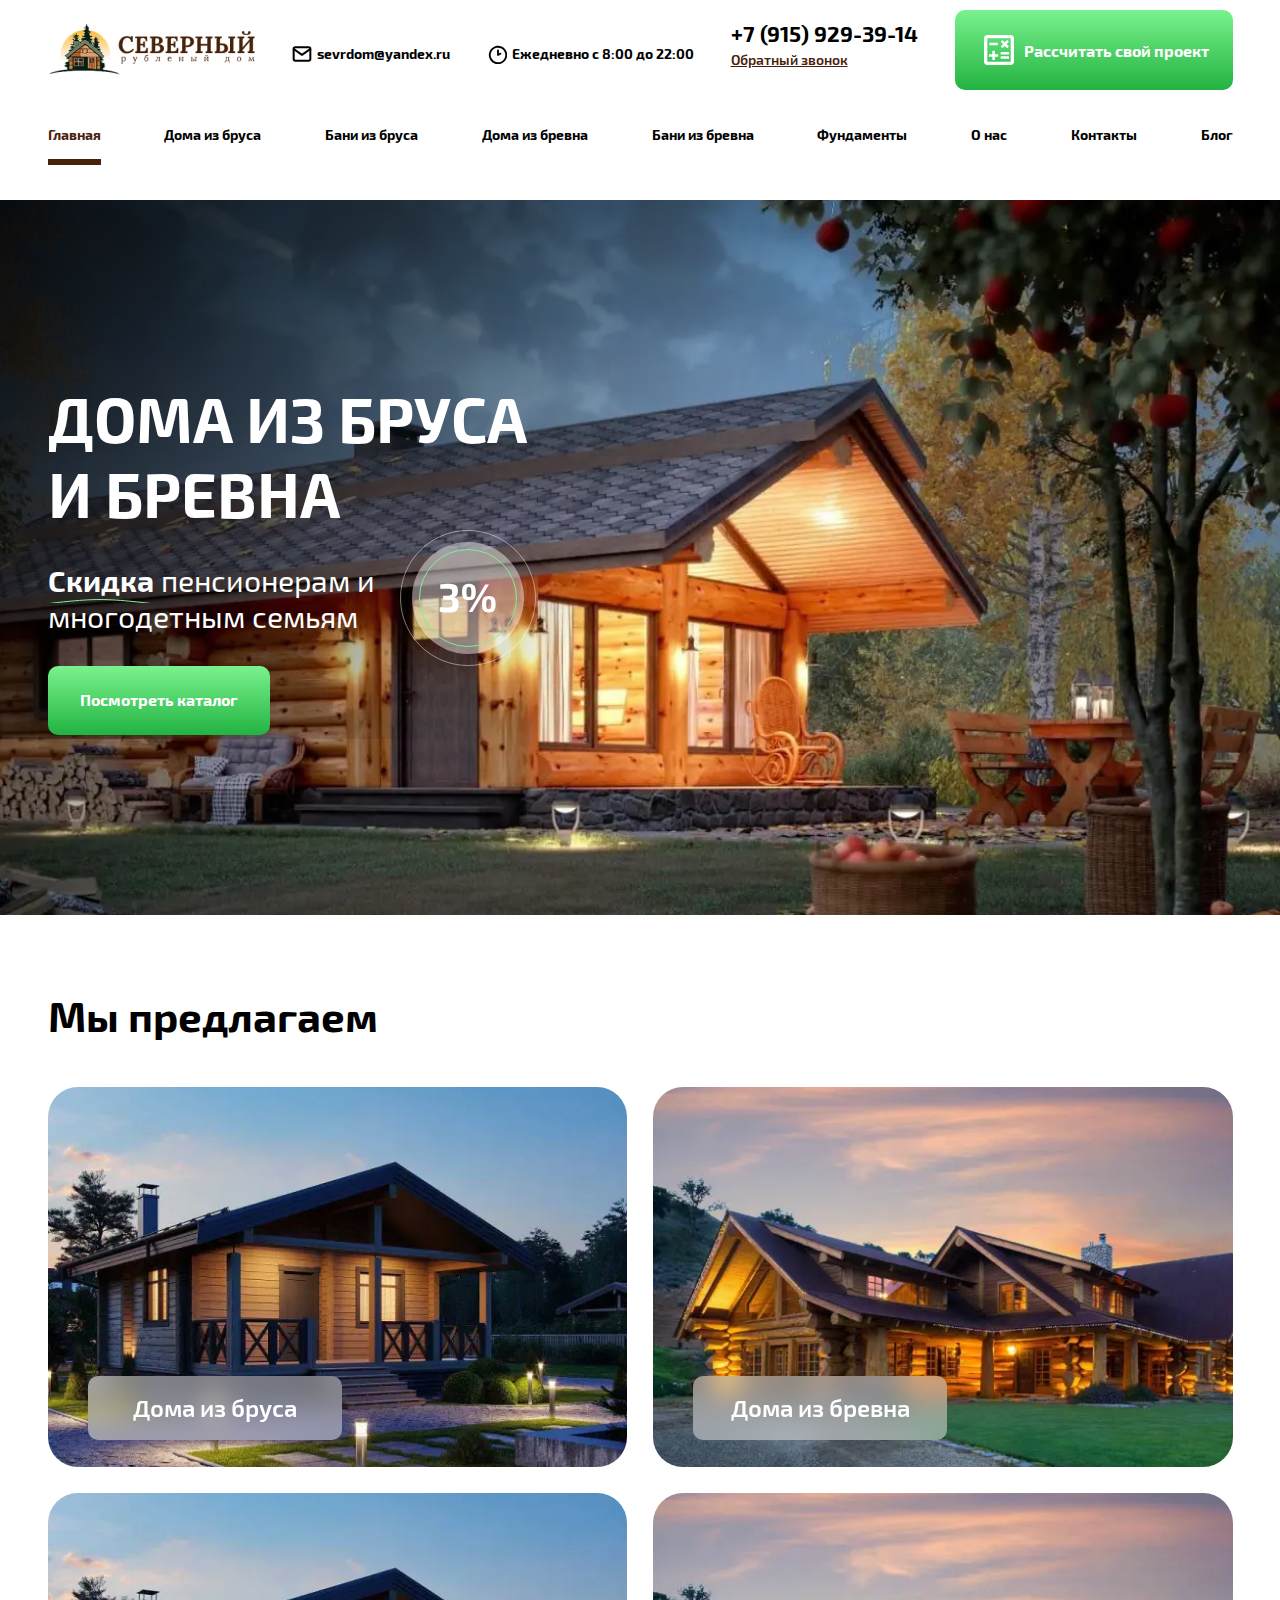
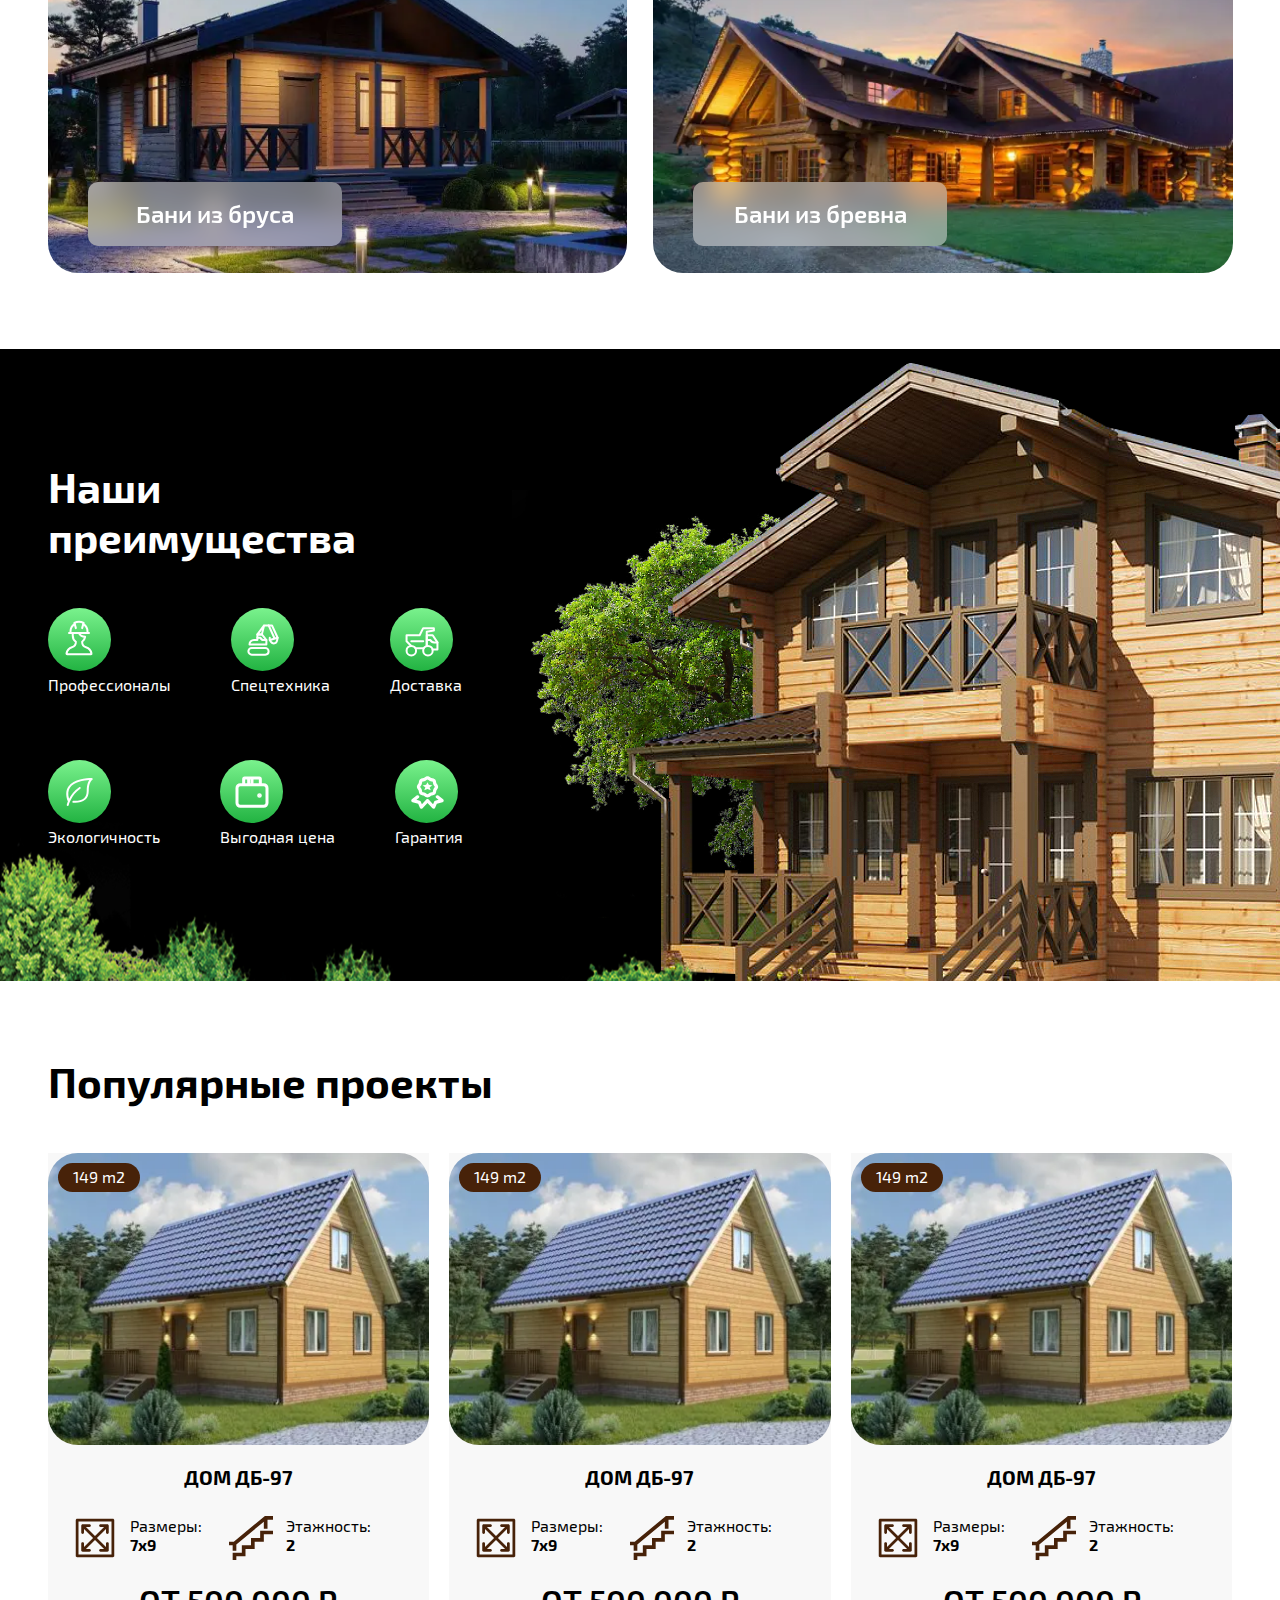
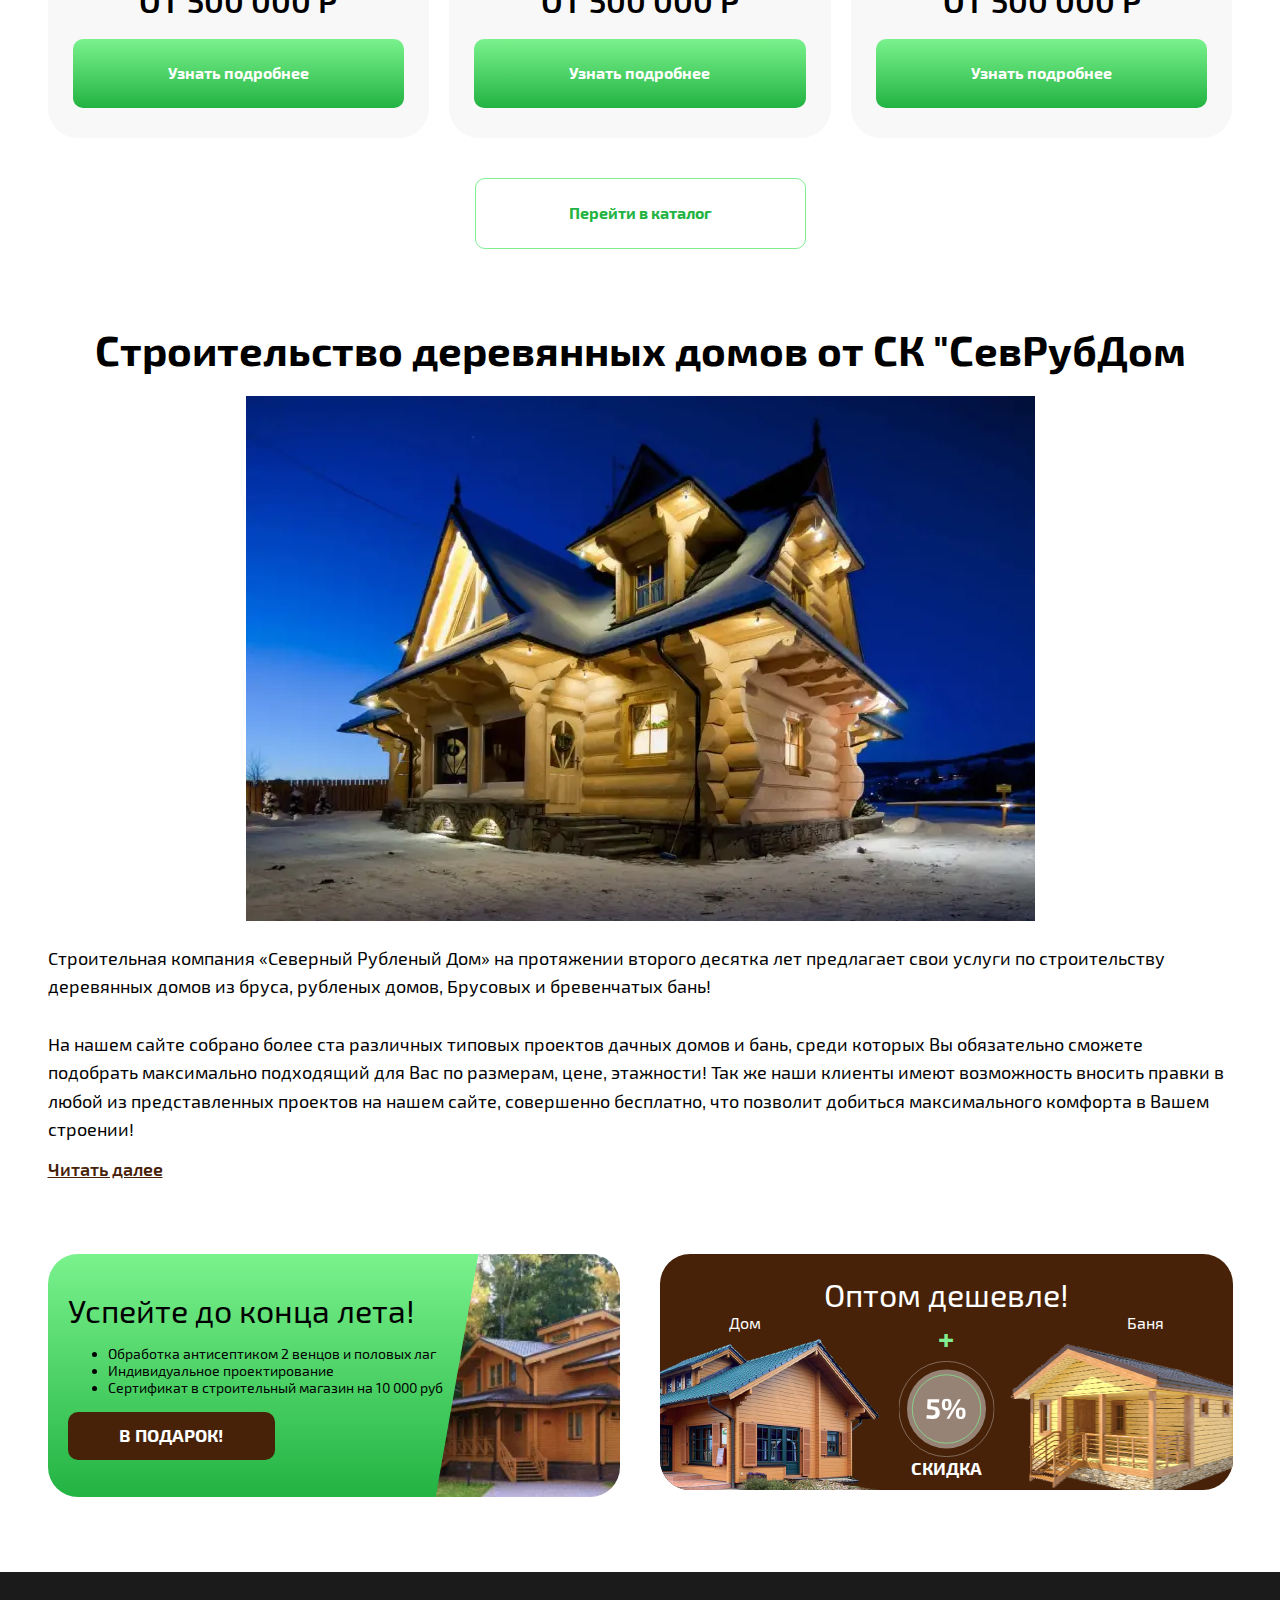
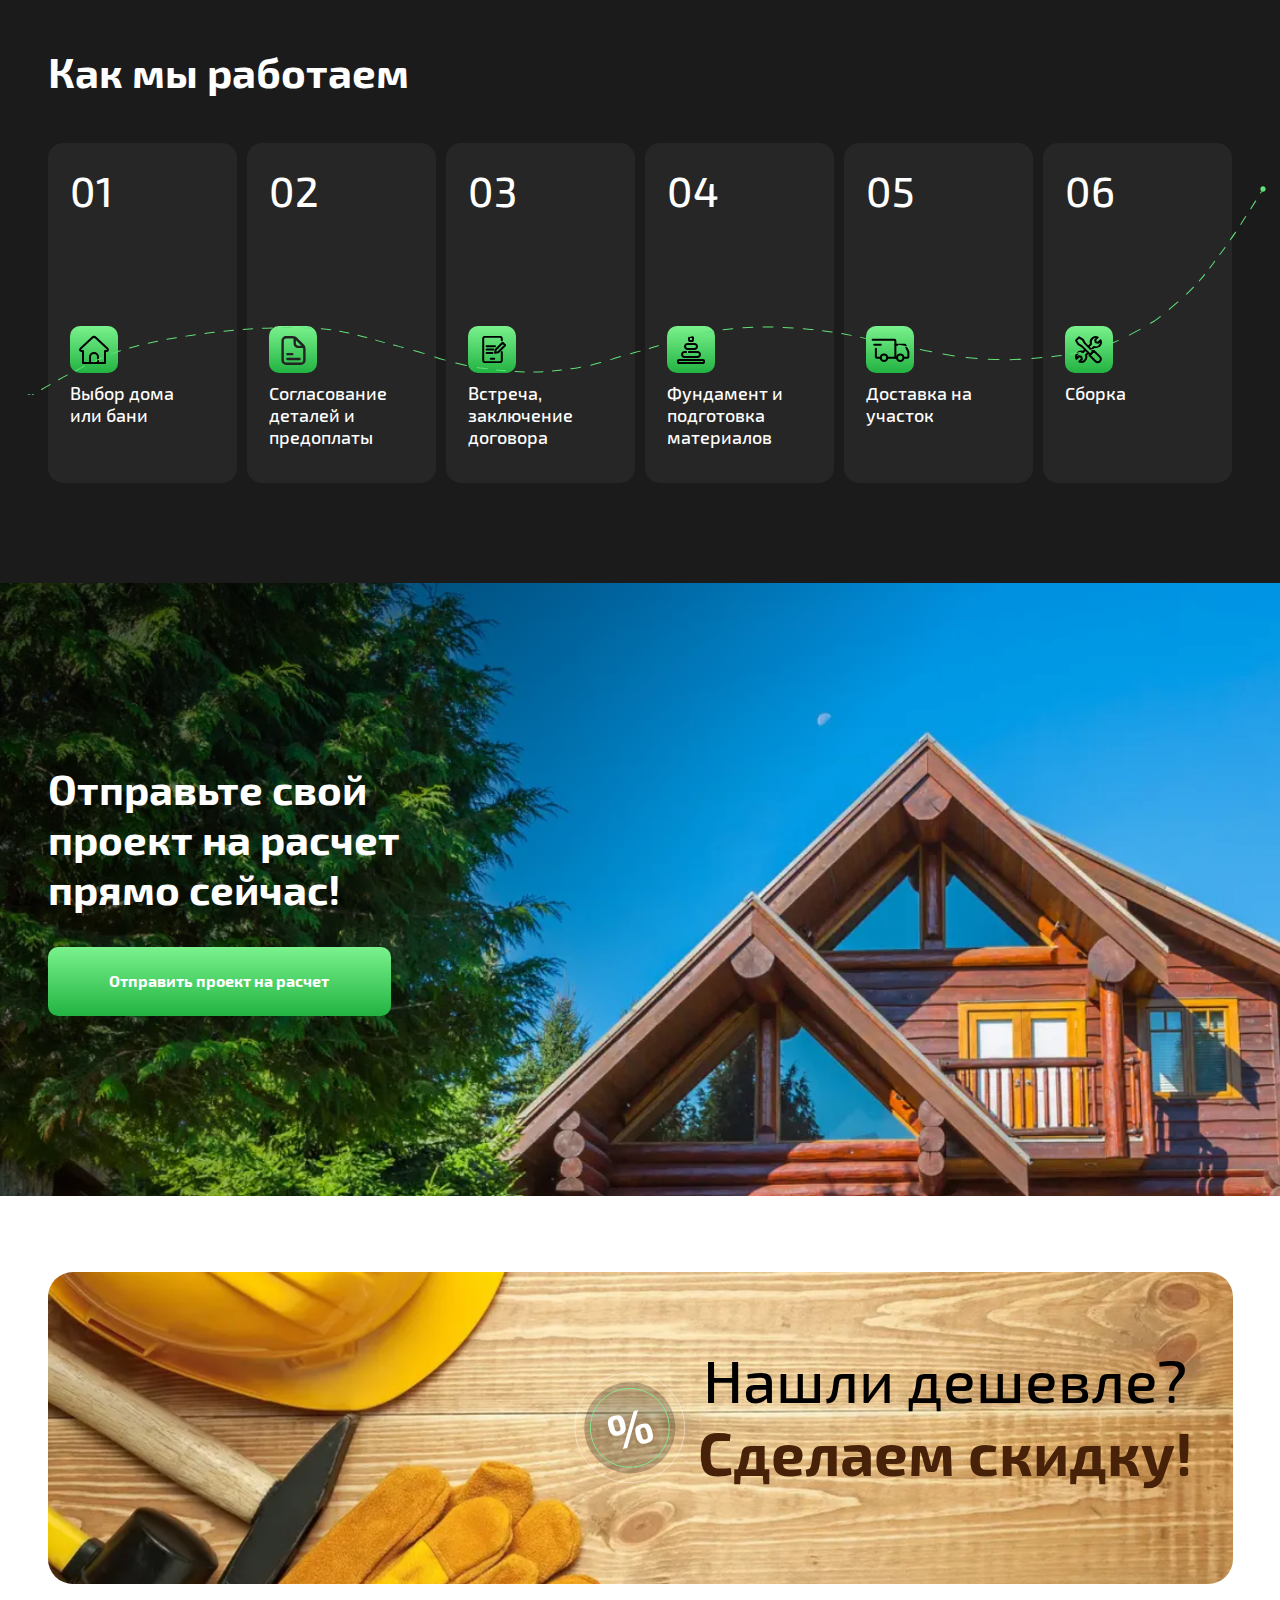
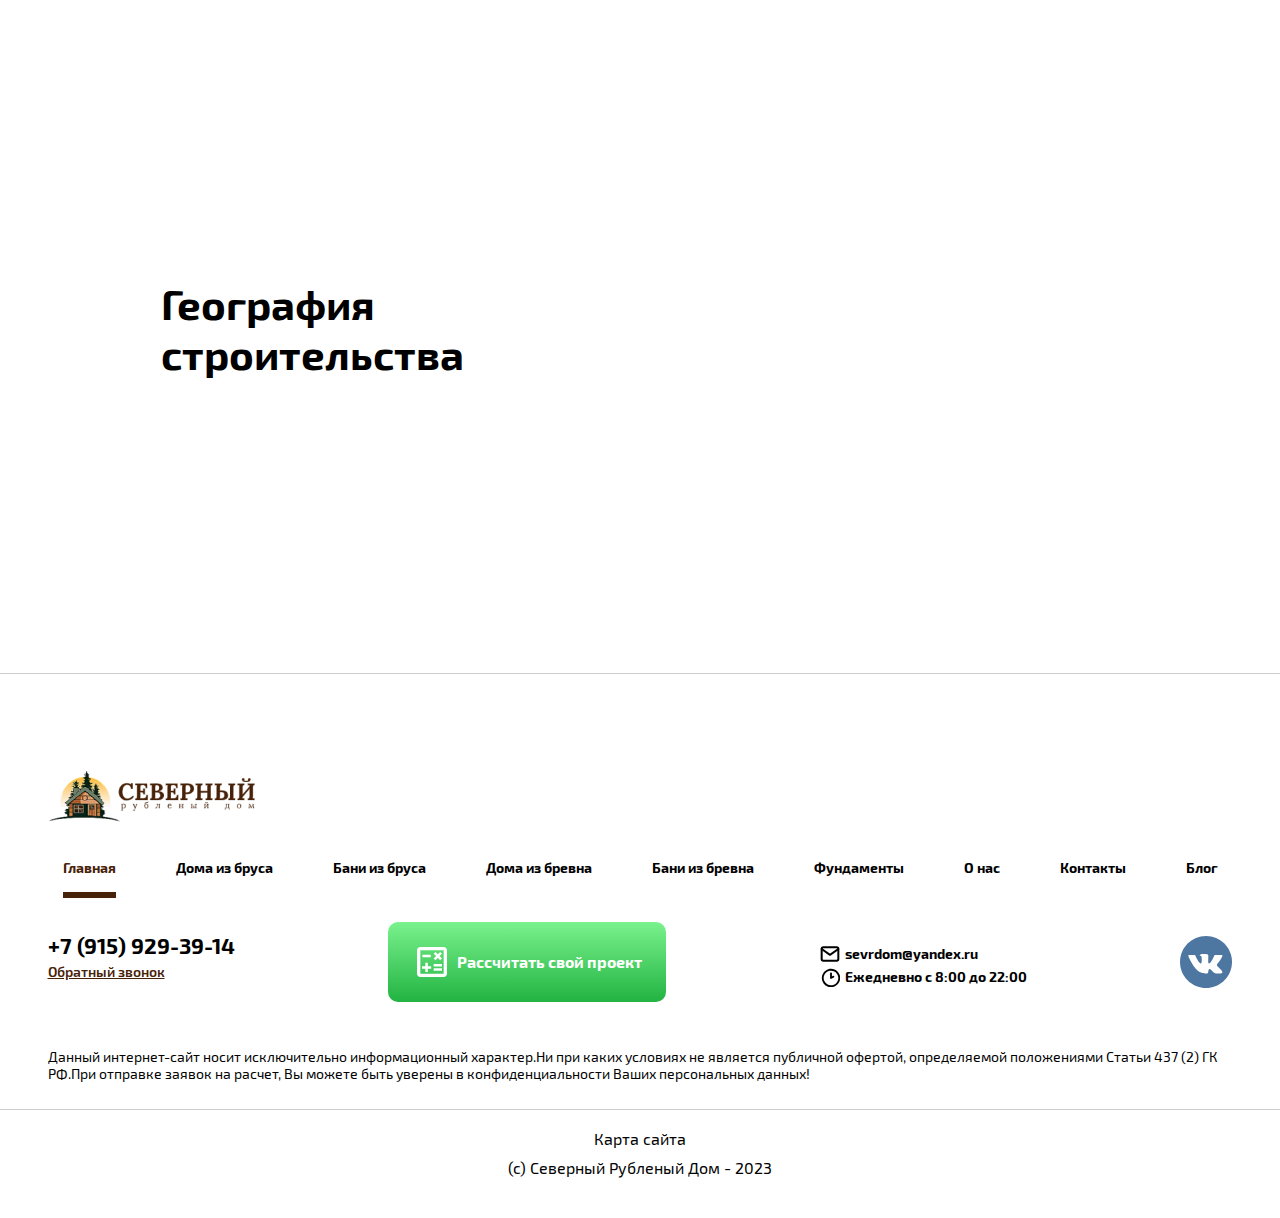
==== commit 19aaec5e: "Add files via upload" ====
--- a/index.html
+++ b/index.html
@@ -6,7 +6,7 @@
   <meta name="viewport" content="width=device-width, initial-scale=1.0">
   <link rel="stylesheet" href="css/style.min.css">
   <title>Строительство деревянных домов и бань</title>
-  <link rel="icon" type="image/x-icon" href="../images/favicon.svg">
+  <link rel="icon" type="image/x-icon" href="images/favicon.png">
 </head>
 
 
--- a/css/style.min.css
+++ b/css/style.min.css
@@ -1 +1 @@
-@charset "UTF-8";@font-face{font-family:swiper-icons;src:url('data:application/font-woff;charset=utf-8;base64, [base64]//wADZ2x5ZgAAAywAAADMAAAD2MHtryVoZWFkAAABbAAAADAAAAA2E2+eoWhoZWEAAAGcAAAAHwAAACQC9gDzaG10eAAAAigAAAAZAAAArgJkABFsb2NhAAAC0AAAAFoAAABaFQAUGG1heHAAAAG8AAAAHwAAACAAcABAbmFtZQAAA/gAAAE5AAACXvFdBwlwb3N0AAAFNAAAAGIAAACE5s74hXjaY2BkYGAAYpf5Hu/j+W2+MnAzMYDAzaX6QjD6/4//Bxj5GA8AuRwMYGkAPywL13jaY2BkYGA88P8Agx4j+/8fQDYfA1AEBWgDAIB2BOoAeNpjYGRgYNBh4GdgYgABEMnIABJzYNADCQAACWgAsQB42mNgYfzCOIGBlYGB0YcxjYGBwR1Kf2WQZGhhYGBiYGVmgAFGBiQQkOaawtDAoMBQxXjg/wEGPcYDDA4wNUA2CCgwsAAAO4EL6gAAeNpj2M0gyAACqxgGNWBkZ2D4/wMA+xkDdgAAAHjaY2BgYGaAYBkGRgYQiAHyGMF8FgYHIM3DwMHABGQrMOgyWDLEM1T9/w8UBfEMgLzE////P/5//f/V/xv+r4eaAAeMbAxwIUYmIMHEgKYAYjUcsDAwsLKxc3BycfPw8jEQA/[base64]/uznmfPFBNODM2K7MTQ45YEAZqGP81AmGGcF3iPqOop0r1SPTaTbVkfUe4HXj97wYE+yNwWYxwWu4v1ugWHgo3S1XdZEVqWM7ET0cfnLGxWfkgR42o2PvWrDMBSFj/IHLaF0zKjRgdiVMwScNRAoWUoH78Y2icB/yIY09An6AH2Bdu/UB+yxopYshQiEvnvu0dURgDt8QeC8PDw7Fpji3fEA4z/PEJ6YOB5hKh4dj3EvXhxPqH/SKUY3rJ7srZ4FZnh1PMAtPhwP6fl2PMJMPDgeQ4rY8YT6Gzao0eAEA409DuggmTnFnOcSCiEiLMgxCiTI6Cq5DZUd3Qmp10vO0LaLTd2cjN4fOumlc7lUYbSQcZFkutRG7g6JKZKy0RmdLY680CDnEJ+UMkpFFe1RN7nxdVpXrC4aTtnaurOnYercZg2YVmLN/d/gczfEimrE/fs/bOuq29Zmn8tloORaXgZgGa78yO9/cnXm2BpaGvq25Dv9S4E9+5SIc9PqupJKhYFSSl47+Qcr1mYNAAAAeNptw0cKwkAAAMDZJA8Q7OUJvkLsPfZ6zFVERPy8qHh2YER+3i/BP83vIBLLySsoKimrqKqpa2hp6+jq6RsYGhmbmJqZSy0sraxtbO3sHRydnEMU4uR6yx7JJXveP7WrDycAAAAAAAH//wACeNpjYGRgYOABYhkgZgJCZgZNBkYGLQZtIJsFLMYAAAw3ALgAeNolizEKgDAQBCchRbC2sFER0YD6qVQiBCv/H9ezGI6Z5XBAw8CBK/m5iQQVauVbXLnOrMZv2oLdKFa8Pjuru2hJzGabmOSLzNMzvutpB3N42mNgZGBg4GKQYzBhYMxJLMlj4GBgAYow/P/PAJJhLM6sSoWKfWCAAwDAjgbRAAB42mNgYGBkAIIbCZo5IPrmUn0hGA0AO8EFTQAA');font-weight:400;font-style:normal}:root{--swiper-theme-color:#007aff}.swiper{margin-left:auto;margin-right:auto;position:relative;overflow:hidden;list-style:none;padding:0;z-index:1}.swiper-vertical>.swiper-wrapper{flex-direction:column}.swiper-wrapper{position:relative;width:100%;height:100%;z-index:1;display:flex;transition-property:transform;box-sizing:content-box}.swiper-android .swiper-slide,.swiper-wrapper{transform:translate3d(0,0,0)}.swiper-pointer-events{touch-action:pan-y}.swiper-pointer-events.swiper-vertical{touch-action:pan-x}.swiper-slide{flex-shrink:0;width:100%;height:100%;position:relative;transition-property:transform}.swiper-slide-invisible-blank{visibility:hidden}.swiper-autoheight,.swiper-autoheight .swiper-slide{height:auto}.swiper-autoheight .swiper-wrapper{align-items:flex-start;transition-property:transform,height}.swiper-backface-hidden .swiper-slide{transform:translateZ(0);-webkit-backface-visibility:hidden;backface-visibility:hidden}.swiper-3d,.swiper-3d.swiper-css-mode .swiper-wrapper{perspective:1200px}.swiper-3d .swiper-cube-shadow,.swiper-3d .swiper-slide,.swiper-3d .swiper-slide-shadow,.swiper-3d .swiper-slide-shadow-bottom,.swiper-3d .swiper-slide-shadow-left,.swiper-3d .swiper-slide-shadow-right,.swiper-3d .swiper-slide-shadow-top,.swiper-3d .swiper-wrapper{transform-style:preserve-3d}.swiper-3d .swiper-slide-shadow,.swiper-3d .swiper-slide-shadow-bottom,.swiper-3d .swiper-slide-shadow-left,.swiper-3d .swiper-slide-shadow-right,.swiper-3d .swiper-slide-shadow-top{position:absolute;left:0;top:0;width:100%;height:100%;pointer-events:none;z-index:10}.swiper-3d .swiper-slide-shadow{background:rgba(0,0,0,.15)}.swiper-3d .swiper-slide-shadow-left{background-image:linear-gradient(to left,rgba(0,0,0,.5),rgba(0,0,0,0))}.swiper-3d .swiper-slide-shadow-right{background-image:linear-gradient(to right,rgba(0,0,0,.5),rgba(0,0,0,0))}.swiper-3d .swiper-slide-shadow-top{background-image:linear-gradient(to top,rgba(0,0,0,.5),rgba(0,0,0,0))}.swiper-3d .swiper-slide-shadow-bottom{background-image:linear-gradient(to bottom,rgba(0,0,0,.5),rgba(0,0,0,0))}.swiper-css-mode>.swiper-wrapper{overflow:auto;scrollbar-width:none;-ms-overflow-style:none}.swiper-css-mode>.swiper-wrapper::-webkit-scrollbar{display:none}.swiper-css-mode>.swiper-wrapper>.swiper-slide{scroll-snap-align:start start}.swiper-horizontal.swiper-css-mode>.swiper-wrapper{scroll-snap-type:x mandatory}.swiper-vertical.swiper-css-mode>.swiper-wrapper{scroll-snap-type:y mandatory}.swiper-centered>.swiper-wrapper::before{content:'';flex-shrink:0;order:9999}.swiper-centered.swiper-horizontal>.swiper-wrapper>.swiper-slide:first-child{margin-inline-start:var(--swiper-centered-offset-before)}.swiper-centered.swiper-horizontal>.swiper-wrapper::before{height:100%;min-height:1px;width:var(--swiper-centered-offset-after)}.swiper-centered.swiper-vertical>.swiper-wrapper>.swiper-slide:first-child{margin-block-start:var(--swiper-centered-offset-before)}.swiper-centered.swiper-vertical>.swiper-wrapper::before{width:100%;min-width:1px;height:var(--swiper-centered-offset-after)}.swiper-centered>.swiper-wrapper>.swiper-slide{scroll-snap-align:center center}.swiper-virtual .swiper-slide{-webkit-backface-visibility:hidden;transform:translateZ(0)}.swiper-virtual.swiper-css-mode .swiper-wrapper::after{content:'';position:absolute;left:0;top:0;pointer-events:none}.swiper-virtual.swiper-css-mode.swiper-horizontal .swiper-wrapper::after{height:1px;width:var(--swiper-virtual-size)}.swiper-virtual.swiper-css-mode.swiper-vertical .swiper-wrapper::after{width:1px;height:var(--swiper-virtual-size)}:root{--swiper-navigation-size:44px}.swiper-button-next,.swiper-button-prev{position:absolute;top:50%;width:calc(var(--swiper-navigation-size)/ 44 * 27);height:var(--swiper-navigation-size);margin-top:calc(0px - (var(--swiper-navigation-size)/ 2));z-index:10;cursor:pointer;display:flex;align-items:center;justify-content:center;color:var(--swiper-navigation-color,var(--swiper-theme-color))}.swiper-button-next.swiper-button-disabled,.swiper-button-prev.swiper-button-disabled{opacity:.35;cursor:auto;pointer-events:none}.swiper-button-next.swiper-button-hidden,.swiper-button-prev.swiper-button-hidden{opacity:0;cursor:auto;pointer-events:none}.swiper-navigation-disabled .swiper-button-next,.swiper-navigation-disabled .swiper-button-prev{display:none!important}.swiper-button-next:after,.swiper-button-prev:after{font-family:swiper-icons;font-size:var(--swiper-navigation-size);text-transform:none!important;letter-spacing:0;font-variant:initial;line-height:1}.swiper-button-prev,.swiper-rtl .swiper-button-next{left:10px;right:auto}.swiper-button-prev:after,.swiper-rtl .swiper-button-next:after{content:'prev'}.swiper-button-next,.swiper-rtl .swiper-button-prev{right:10px;left:auto}.swiper-button-next:after,.swiper-rtl .swiper-button-prev:after{content:'next'}.swiper-button-lock{display:none}.swiper-pagination{position:absolute;text-align:center;transition:.3s opacity;transform:translate3d(0,0,0);z-index:10}.swiper-pagination.swiper-pagination-hidden{opacity:0}.swiper-pagination-disabled>.swiper-pagination,.swiper-pagination.swiper-pagination-disabled{display:none!important}.swiper-horizontal>.swiper-pagination-bullets,.swiper-pagination-bullets.swiper-pagination-horizontal,.swiper-pagination-custom,.swiper-pagination-fraction{bottom:10px;left:0;width:100%}.swiper-pagination-bullets-dynamic{overflow:hidden;font-size:0}.swiper-pagination-bullets-dynamic .swiper-pagination-bullet{transform:scale(.33);position:relative}.swiper-pagination-bullets-dynamic .swiper-pagination-bullet-active{transform:scale(1)}.swiper-pagination-bullets-dynamic .swiper-pagination-bullet-active-main{transform:scale(1)}.swiper-pagination-bullets-dynamic .swiper-pagination-bullet-active-prev{transform:scale(.66)}.swiper-pagination-bullets-dynamic .swiper-pagination-bullet-active-prev-prev{transform:scale(.33)}.swiper-pagination-bullets-dynamic .swiper-pagination-bullet-active-next{transform:scale(.66)}.swiper-pagination-bullets-dynamic .swiper-pagination-bullet-active-next-next{transform:scale(.33)}.swiper-pagination-bullet{width:var(--swiper-pagination-bullet-width,var(--swiper-pagination-bullet-size,10px));height:var(--swiper-pagination-bullet-height,var(--swiper-pagination-bullet-size,10px));display:inline-block;border-radius:50%;background:var(--swiper-pagination-bullet-inactive-color,#000);opacity:var(--swiper-pagination-bullet-inactive-opacity,.2)}button.swiper-pagination-bullet{border:none;margin:0;padding:0;box-shadow:none;-webkit-appearance:none;appearance:none}.swiper-pagination-clickable .swiper-pagination-bullet{cursor:pointer}.swiper-pagination-bullet:only-child{display:none!important}.swiper-pagination-bullet-active{opacity:var(--swiper-pagination-bullet-opacity,1);background:var(--swiper-pagination-color,var(--swiper-theme-color))}.swiper-pagination-vertical.swiper-pagination-bullets,.swiper-vertical>.swiper-pagination-bullets{right:10px;top:50%;transform:translate3d(0,-50%,0)}.swiper-pagination-vertical.swiper-pagination-bullets .swiper-pagination-bullet,.swiper-vertical>.swiper-pagination-bullets .swiper-pagination-bullet{margin:var(--swiper-pagination-bullet-vertical-gap,6px) 0;display:block}.swiper-pagination-vertical.swiper-pagination-bullets.swiper-pagination-bullets-dynamic,.swiper-vertical>.swiper-pagination-bullets.swiper-pagination-bullets-dynamic{top:50%;transform:translateY(-50%);width:8px}.swiper-pagination-vertical.swiper-pagination-bullets.swiper-pagination-bullets-dynamic .swiper-pagination-bullet,.swiper-vertical>.swiper-pagination-bullets.swiper-pagination-bullets-dynamic .swiper-pagination-bullet{display:inline-block;transition:.2s transform,.2s top}.swiper-horizontal>.swiper-pagination-bullets .swiper-pagination-bullet,.swiper-pagination-horizontal.swiper-pagination-bullets .swiper-pagination-bullet{margin:0 var(--swiper-pagination-bullet-horizontal-gap,4px)}.swiper-horizontal>.swiper-pagination-bullets.swiper-pagination-bullets-dynamic,.swiper-pagination-horizontal.swiper-pagination-bullets.swiper-pagination-bullets-dynamic{left:50%;transform:translateX(-50%);white-space:nowrap}.swiper-horizontal>.swiper-pagination-bullets.swiper-pagination-bullets-dynamic .swiper-pagination-bullet,.swiper-pagination-horizontal.swiper-pagination-bullets.swiper-pagination-bullets-dynamic .swiper-pagination-bullet{transition:.2s transform,.2s left}.swiper-horizontal.swiper-rtl>.swiper-pagination-bullets-dynamic .swiper-pagination-bullet{transition:.2s transform,.2s right}.swiper-pagination-progressbar{background:rgba(0,0,0,.25);position:absolute}.swiper-pagination-progressbar .swiper-pagination-progressbar-fill{background:var(--swiper-pagination-color,var(--swiper-theme-color));position:absolute;left:0;top:0;width:100%;height:100%;transform:scale(0);transform-origin:left top}.swiper-rtl .swiper-pagination-progressbar .swiper-pagination-progressbar-fill{transform-origin:right top}.swiper-horizontal>.swiper-pagination-progressbar,.swiper-pagination-progressbar.swiper-pagination-horizontal,.swiper-pagination-progressbar.swiper-pagination-vertical.swiper-pagination-progressbar-opposite,.swiper-vertical>.swiper-pagination-progressbar.swiper-pagination-progressbar-opposite{width:100%;height:4px;left:0;top:0}.swiper-horizontal>.swiper-pagination-progressbar.swiper-pagination-progressbar-opposite,.swiper-pagination-progressbar.swiper-pagination-horizontal.swiper-pagination-progressbar-opposite,.swiper-pagination-progressbar.swiper-pagination-vertical,.swiper-vertical>.swiper-pagination-progressbar{width:4px;height:100%;left:0;top:0}.swiper-pagination-lock{display:none}.swiper-scrollbar{border-radius:10px;position:relative;-ms-touch-action:none;background:rgba(0,0,0,.1)}.swiper-scrollbar-disabled>.swiper-scrollbar,.swiper-scrollbar.swiper-scrollbar-disabled{display:none!important}.swiper-horizontal>.swiper-scrollbar,.swiper-scrollbar.swiper-scrollbar-horizontal{position:absolute;left:1%;bottom:3px;z-index:50;height:5px;width:98%}.swiper-scrollbar.swiper-scrollbar-vertical,.swiper-vertical>.swiper-scrollbar{position:absolute;right:3px;top:1%;z-index:50;width:5px;height:98%}.swiper-scrollbar-drag{height:100%;width:100%;position:relative;background:rgba(0,0,0,.5);border-radius:10px;left:0;top:0}.swiper-scrollbar-cursor-drag{cursor:move}.swiper-scrollbar-lock{display:none}.swiper-zoom-container{width:100%;height:100%;display:flex;justify-content:center;align-items:center;text-align:center}.swiper-zoom-container>canvas,.swiper-zoom-container>img,.swiper-zoom-container>svg{max-width:100%;max-height:100%;object-fit:contain}.swiper-slide-zoomed{cursor:move}.swiper-lazy-preloader{width:42px;height:42px;position:absolute;left:50%;top:50%;margin-left:-21px;margin-top:-21px;z-index:10;transform-origin:50%;box-sizing:border-box;border:4px solid var(--swiper-preloader-color,var(--swiper-theme-color));border-radius:50%;border-top-color:transparent}.swiper-watch-progress .swiper-slide-visible .swiper-lazy-preloader,.swiper:not(.swiper-watch-progress) .swiper-lazy-preloader{animation:swiper-preloader-spin 1s infinite linear}.swiper-lazy-preloader-white{--swiper-preloader-color:#fff}.swiper-lazy-preloader-black{--swiper-preloader-color:#000}@keyframes swiper-preloader-spin{0%{transform:rotate(0)}100%{transform:rotate(360deg)}}.swiper .swiper-notification{position:absolute;left:0;top:0;pointer-events:none;opacity:0;z-index:-1000}.swiper-free-mode>.swiper-wrapper{transition-timing-function:ease-out;margin:0 auto}.swiper-grid>.swiper-wrapper{flex-wrap:wrap}.swiper-grid-column>.swiper-wrapper{flex-wrap:wrap;flex-direction:column}.swiper-fade.swiper-free-mode .swiper-slide{transition-timing-function:ease-out}.swiper-fade .swiper-slide{pointer-events:none;transition-property:opacity}.swiper-fade .swiper-slide .swiper-slide{pointer-events:none}.swiper-fade .swiper-slide-active,.swiper-fade .swiper-slide-active .swiper-slide-active{pointer-events:auto}.swiper-cube{overflow:visible}.swiper-cube .swiper-slide{pointer-events:none;-webkit-backface-visibility:hidden;backface-visibility:hidden;z-index:1;visibility:hidden;transform-origin:0 0;width:100%;height:100%}.swiper-cube .swiper-slide .swiper-slide{pointer-events:none}.swiper-cube.swiper-rtl .swiper-slide{transform-origin:100% 0}.swiper-cube .swiper-slide-active,.swiper-cube .swiper-slide-active .swiper-slide-active{pointer-events:auto}.swiper-cube .swiper-slide-active,.swiper-cube .swiper-slide-next,.swiper-cube .swiper-slide-next+.swiper-slide,.swiper-cube .swiper-slide-prev{pointer-events:auto;visibility:visible}.swiper-cube .swiper-slide-shadow-bottom,.swiper-cube .swiper-slide-shadow-left,.swiper-cube .swiper-slide-shadow-right,.swiper-cube .swiper-slide-shadow-top{z-index:0;-webkit-backface-visibility:hidden;backface-visibility:hidden}.swiper-cube .swiper-cube-shadow{position:absolute;left:0;bottom:0;width:100%;height:100%;opacity:.6;z-index:0}.swiper-cube .swiper-cube-shadow:before{content:'';background:#000;position:absolute;left:0;top:0;bottom:0;right:0;filter:blur(50px)}.swiper-flip{overflow:visible}.swiper-flip .swiper-slide{pointer-events:none;-webkit-backface-visibility:hidden;backface-visibility:hidden;z-index:1}.swiper-flip .swiper-slide .swiper-slide{pointer-events:none}.swiper-flip .swiper-slide-active,.swiper-flip .swiper-slide-active .swiper-slide-active{pointer-events:auto}.swiper-flip .swiper-slide-shadow-bottom,.swiper-flip .swiper-slide-shadow-left,.swiper-flip .swiper-slide-shadow-right,.swiper-flip .swiper-slide-shadow-top{z-index:0;-webkit-backface-visibility:hidden;backface-visibility:hidden}.swiper-creative .swiper-slide{-webkit-backface-visibility:hidden;backface-visibility:hidden;overflow:hidden;transition-property:transform,opacity,height}.swiper-cards{overflow:visible}.swiper-cards .swiper-slide{transform-origin:center bottom;-webkit-backface-visibility:hidden;backface-visibility:hidden;overflow:hidden}.menu-row__list,.menu__list,.tab-list,.tabs-nav{margin:0;padding:0;list-style:none}.btn,button{background-color:transparent;border:0;outline:0;padding:0;cursor:pointer}@font-face{font-family:Muller;font-display:swap;src:local("$file_name"),url(../fonts/MullerBold.woff) format("woff"),url(../fonts/MullerBold.woff2) format("woff2");font-weight:700;font-style:normal}@font-face{font-family:Muller;font-display:swap;src:local("$file_name"),url(../fonts/MullerMedium.woff) format("woff"),url(../fonts/MullerMedium.woff2) format("woff2");font-weight:600;font-style:normal}@font-face{font-family:Muller;font-display:swap;src:local("$file_name"),url(../fonts/MullerRegular.woff) format("woff"),url(../fonts/MullerRegular.woff2) format("woff2");font-weight:500;font-style:normal}@font-face{font-family:Muller;font-display:swap;src:local("$file_name"),url(../fonts/MullerLight.woff) format("woff"),url(../fonts/MullerLight.woff2) format("woff2");font-weight:300;font-style:normal}@font-face{font-family:Montserrat;font-display:swap;src:local("$file_name"),url(../fonts/Montserrat-ExtraBold.woff) format("woff"),url(../fonts/Montserrat-ExtraBold.woff2) format("woff2");font-weight:800;font-style:normal}@font-face{font-family:Montserrat;font-display:swap;src:local("$file_name"),url(../fonts/Montserrat-Bold.woff) format("woff"),url(../fonts/Montserrat-Bold.woff2) format("woff2");font-weight:700;font-style:normal}@font-face{font-family:Montserrat;font-display:swap;src:local("$file_name"),url(../fonts/Montserrat-SemiBold.woff) format("woff"),url(../fonts/Montserrat-SemiBold.woff2) format("woff2");font-weight:600;font-style:normal}@font-face{font-family:Montserrat;font-display:swap;src:local("$file_name"),url(../fonts/Montserrat-Medium.woff) format("woff"),url(../fonts/Montserrat-Medium.woff2) format("woff2");font-weight:500;font-style:normal}@font-face{font-family:Montserrat;font-display:swap;src:local("$file_name"),url(../fonts/Montserrat-Regular.woff) format("woff"),url(../fonts/Montserrat-Regular.woff2) format("woff2");font-weight:400;font-style:normal}@font-face{font-family:Exo2;font-display:swap;src:local("$file_name"),url(../fonts/Exo2-ExtraBold.woff) format("woff"),url(../fonts/Exo2-ExtraBold.woff2) format("woff2");font-weight:800;font-style:normal}@font-face{font-family:Exo2;font-display:swap;src:local("$file_name"),url(../fonts/Exo2-Bold.woff) format("woff"),url(../fonts/Exo2-Bold.woff2) format("woff2");font-weight:700;font-style:normal}@font-face{font-family:Exo2;font-display:swap;src:local("$file_name"),url(../fonts/Exo2-SemiBold.woff) format("woff"),url(../fonts/Exo2-SemiBold.woff2) format("woff2");font-weight:600;font-style:normal}@font-face{font-family:Exo2;font-display:swap;src:local("$file_name"),url(../fonts/Exo2-Medium.woff) format("woff"),url(../fonts/Exo2-Medium.woff2) format("woff2");font-weight:500;font-style:normal}@font-face{font-family:Exo2;font-display:swap;src:local("$file_name"),url(../fonts/Exo2-Regular.woff) format("woff"),url(../fonts/Exo2-Regular.woff2) format("woff2");font-weight:400;font-style:normal}/*! normalize.css v8.0.1 | MIT License | github.com/necolas/normalize.css */html{line-height:1.15;-webkit-text-size-adjust:100%}body{margin:0}main{display:block}h1{font-size:2em;margin:.67em 0}hr{box-sizing:content-box;height:0;overflow:visible}pre{font-family:monospace,monospace;font-size:1em}a{background-color:transparent}abbr[title]{border-bottom:none;text-decoration:underline;-webkit-text-decoration:underline dotted;text-decoration:underline dotted}b,strong{font-weight:bolder}code,kbd,samp{font-family:monospace,monospace;font-size:1em}small{font-size:80%}sub,sup{font-size:75%;line-height:0;position:relative;vertical-align:baseline}sub{bottom:-.25em}sup{top:-.5em}img{border-style:none}button,input,optgroup,select,textarea{font-family:inherit;font-size:100%;line-height:1.15;margin:0}button,input{overflow:visible}button,select{text-transform:none}[type=button],[type=reset],[type=submit],button{-webkit-appearance:button}[type=button]::-moz-focus-inner,[type=reset]::-moz-focus-inner,[type=submit]::-moz-focus-inner,button::-moz-focus-inner{border-style:none;padding:0}[type=button]:-moz-focusring,[type=reset]:-moz-focusring,[type=submit]:-moz-focusring,button:-moz-focusring{outline:1px dotted ButtonText}fieldset{padding:.35em .75em .625em}legend{box-sizing:border-box;color:inherit;display:table;max-width:100%;padding:0;white-space:normal}progress{vertical-align:baseline}textarea{overflow:auto}[type=checkbox],[type=radio]{box-sizing:border-box;padding:0}[type=number]::-webkit-inner-spin-button,[type=number]::-webkit-outer-spin-button{height:auto}[type=search]{-webkit-appearance:textfield;outline-offset:-2px}[type=search]::-webkit-search-decoration{-webkit-appearance:none}::-webkit-file-upload-button{-webkit-appearance:button;font:inherit}details{display:block}summary{display:list-item}template{display:none}[hidden]{display:none}.svg-font{display:inline-block;vertical-align:top;width:1em;height:1em;fill:currentColor}.svg{display:inline-block;vertical-align:top;fill:currentColor}.svg-ar_right{width:22px;height:12px}.svg-ar_right_about{width:22px;height:12px}.svg-arrow-bottom{width:16px;height:9px}.svg-arrow-left{width:22px;height:12px}.svg-arrow-right{width:22px;height:12px}.svg-arrow-top{width:16px;height:9px}.svg-burger{width:20px;height:14px}.svg-close{width:14px;height:14px}.svg-document{width:77px;height:80px}.svg-facebook{width:32px;height:32px}.svg-instagram{width:32px;height:32px}.svg-line{width:22px;height:12px}.svg-logo{width:137px;height:30px}.svg-mail{width:22px;height:18px}.svg-messenger{width:32px;height:32px}.svg-phone{width:20px;height:20px}.svg-play{width:63px;height:63px}.svg-play-color{width:63px;height:63px}.svg-search{width:24px;height:24px}.svg-shield{width:63px;height:58px}.svg-star{width:56px;height:65px}.svg-telegram{width:32px;height:32px}.svg-viber{width:32px;height:32px}.svg-whatsapp{width:32px;height:32px}.svg-youtube{width:32px;height:32px}html{box-sizing:border-box;font:16px/1.8 Exo2,Montserrat,Muller,"Helvetica Neue",Helvetica,Arial,sans-serif}*,:after,:before{box-sizing:inherit}*{max-height:1000000px}body{color:#000;min-width:320px;-webkit-font-smoothing:antialiased;-moz-osx-font-smoothing:grayscale;font-family:Exo2,Montserrat,Muller,"Helvetica Neue",Helvetica,Arial,sans-serif}html.noscroll{overflow:hidden}body.noscroll{overflow:visible;height:100%}body.lock{overflow:hidden}body.popup-lock{overflow:hidden}.wrapper{position:relative;display:flex;flex-direction:column;min-height:100vh;max-width:1600px;margin:0 auto;z-index:1;overflow:hidden}.main{position:relative;flex:1 0 auto;margin-top:50px}.container{max-width:1215px;min-width:320px;padding:0 15px;margin:0 auto}.upward{position:fixed;bottom:700px;right:100px;display:flex;align-items:center;justify-content:center;width:60px;height:60px;border:3px solid #84c551;border-radius:50%;cursor:pointer;visibility:hidden;opacity:0;transition:.5s;z-index:5}.upward.active{visibility:visible;opacity:1;bottom:100px}.lock .upward{visibility:hidden;opacity:0}.upward:hover{background-color:#84c551}.upward:hover svg path{fill:#fff}h1,h2,h3{margin:0}.h1,.h2,.h3,h1,h2,h3{font-weight:700;color:#000}h3{font-size:1.875rem;line-height:120%;font-weight:700;margin:0 0 25px}h4{font-size:1.875rem;line-height:120%;font-weight:300;margin:0 0 25px}.h1,h1{color:#fff;font-size:55px;font-style:normal;font-weight:700;line-height:normal;text-transform:uppercase}.h1 span,h1 span{font-weight:700;display:inline-block;width:100%}.h2,h2{font-size:45px;line-height:1.2}.title__icons{display:flex;align-items:baseline;justify-content:center;margin-bottom:17px;text-align:center}.title__icons::after,.title__icons::before{content:"";display:inline-block;background-image:url(../images/title.svg);background-repeat:no-repeat;background-size:contain;width:32px;height:25px}.title__icons::after{margin-left:12px}.title__icons::before{margin-right:12px}.title-margin{position:relative;margin-bottom:25px}.section-title{color:#000;font-size:42px;font-style:normal;font-weight:700;line-height:normal;margin-bottom:47px}.section-subtitle{color:#000;font-style:normal;line-height:148%}.title-ic::before{content:"";display:inline-block;width:32px;height:25px;margin-right:9px;background-image:url(../images/title.svg);background-repeat:no-repeat;background-size:contain}.white{color:#fff}.black{color:#000}.section-bg{position:relative;min-width:320px}.section-bg .container{position:relative}.section-bg::after{content:"";position:absolute;top:0;left:auto;width:100VW;height:100%;background-image:url(../images/seeds-mask.png);background-repeat:no-repeat;background-size:cover;z-index:1}.section-bg::before{content:"";position:absolute;top:0;left:auto;width:100VW;height:100%;background-image:url(../images/seeds-bg.webp);background-repeat:no-repeat;background-size:cover;z-index:-1}.bgr{overflow:hidden}.bgr::after,.bgr::before{content:"";position:absolute;top:0;height:100%;width:40%;filter:blur(30px);background-size:cover;z-index:-1}.bgr--red::after{background:radial-gradient(50% 50% at 50% 50%,rgba(231,78,19,.1) 0,rgba(231,78,19,0) 100%);right:-100px}.bgr--green::before{background:radial-gradient(50% 50% at 50% 50%,rgba(132,190,81,.3) 0,rgba(210,230,189,0) 100%);left:-100px}p{margin:0 0 12px 0}a{color:inherit;text-decoration:none;outline:0}a:hover{text-decoration:none}a img{display:inline-block;vertical-align:top}.section{padding-top:100px;padding-bottom:100px}.section-margin{margin-bottom:75px}.nowrap{white-space:nowrap}.scroll-emul{background:#f1f1f1;position:fixed;top:0;bottom:0;right:0;width:0}.decor{position:absolute;width:500px;height:500px;background-size:contain;filter:blur(30px);z-index:-1}.decor--green{background:radial-gradient(circle farthest-corner at 50% 50%,rgba(132,197,81,.2) 5%,rgba(255,0,0,0) 70%)}.decor--red{background:radial-gradient(circle farthest-corner at 50% 50%,rgba(231,78,19,.1) 5%,rgba(255,0,0,0) 50%)}.decor1{right:-210px;top:2px}.decor2{right:-200px;top:680px}.decor3{left:-210px;top:370px}.decor4{left:-330px;top:780px}.decor5{left:-330px;top:1300px}.decor6{right:-330px;top:2200px}.decor7{right:-330px;top:3000px}.decor8{left:-330px;top:2500px}.menu-row{max-width:100%;margin-bottom:20px}.menu-row__list{display:flex;max-width:100%}.menu-row__item{white-space:nowrap}.menu-row__item:last-child .menu-row__link{pointer-events:none;-webkit-text-decoration-line:none;text-decoration-line:none}.menu-row__item:not(:first-child){margin-left:5px}.menu-row__item:not(:first-child)::before{content:"/";color:#fff;display:inline-block;margin-bottom:2px;margin-right:4px}.lastItem{background:linear-gradient(90deg,rgba(0,0,0,.5019607843) 1%,transparent);-webkit-background-clip:text;-webkit-text-fill-color:transparent}.lastItem .menu-row__link{font-weight:700}.menu-row__link{font-feature-settings:"clig" off,"liga" off;font-size:.875rem;font-style:normal;font-weight:400;line-height:normal;-webkit-text-decoration-line:underline;text-decoration-line:underline}.last{margin-bottom:30px}button img{display:inline-block;vertical-align:top}.btn{position:relative;display:block;padding:20px 24px;min-width:207px;border-radius:10px;background:linear-gradient(180deg,#81ee92 0,#7af28d .01%,#22b342 100%);text-align:center;overflow:hidden;transition:background .3s ease-in-out}.btn:focus,.btn:hover{background:linear-gradient(0deg,#81ee92 0,#7af28d .01%,#22b342 100%)}.btn:focus::before,.btn:hover::before{transition:transform .5s ease;transform:translateX(27em) skewX(-45deg)}.btn:active{background:#84c551}.btn span{color:#fff;font-size:16px;font-style:normal;font-weight:700;line-height:normal;text-align:center}.btn::before{content:"";position:absolute;top:0;left:0;width:1.5em;height:100%;background-color:rgba(255,255,255,.6);transform:translateX(-4em) skewX(-45deg);transition:transform 0s ease}.btn-center{text-align:center}.btn--green{background:0 0;border:1px solid #81ee92;transition:all .3s ease;width:calc(100% - 40px);margin:0 auto}.btn--green span{color:#22b342}.btn--green:hover span{color:#fff}.btn-with-ic{display:flex;align-items:center;justify-content:center;gap:9px;border:1px solid #e74e13;background-color:transparent}.btn-with-ic span{font-weight:700;color:#e74e13}.btn-with-ic:hover{background-color:#e74e13}.btn-with-ic:hover span{color:#fff}.btn-with-ic:hover svg path{fill:#fff;stroke-width:2px}.btn--transp{background:0 0;border:1px solid #a8a8a8}.arrow{position:relative;height:35px;width:30px;transform:rotate(0);transition:transform .3s ease-in-out;pointer-events:none}.arrow._active{transform:rotate(180deg)}.shape__arrow-js--active{pointer-events:none;transform:rotate(180deg)}.arrow__wrap{position:absolute;top:50%;right:50%;padding:15px;transform:translate(50%,-50%);cursor:pointer;pointer-events:none}.arrow__wrap:hover .arrow{border-color:#000}.events{pointer-events:auto}.arrow__main{border:solid #84c551;border-width:0 3px 3px 0;padding:3px;transform:translate(0,-2px) rotate(45deg);pointer-events:none}.arrow__main--black{border-color:#000;border-width:0 2px 2px 0}.arrow__main--white{border-color:#fff;border-width:0 2px 2px 0}.arrow__main--red{border-color:#e74e13;border-width:0 2px 2px 0}.about-us .about__arrow{width:30px;height:30px}.about__arrow{visibility:hidden;display:none;transition:transform .3s ease-in-out}.about__arrow:hover .arrow{border-width:0 4px 4px 0}.slider__arrow{display:none}.slider__arrow-hover:hover svg circle{fill:#84c551}.slider__arrow-hover:hover svg g path{fill:#fff}.header{width:100%;max-width:1600px;height:100px;z-index:5;background:#fff}.header__body{display:flex;align-items:center;justify-content:space-between;height:100px}.clock,.mail{font-size:.875rem;font-style:normal;font-weight:700;line-height:normal}.mail::before{content:"";display:inline-block;width:20px;height:20px;background-image:url(../images/mail.svg);margin-right:5px;transform:translateY(5px)}.clock--header,.mail--header{display:none}.clock::before{content:"";display:inline-block;width:20px;height:20px;background-image:url(../images/clock.svg);margin-right:5px;transform:translateY(5px)}.tel{display:none}.lock .tel{display:block;margin-bottom:21px}.phone{font-size:1.375rem;font-style:normal;font-weight:700;line-height:normal;margin-bottom:0}.callback{text-decoration:underline;font-size:14px;font-weight:600;line-height:normal;color:#472209;cursor:pointer}.callback:hover{color:green}.lock .butn{display:flex;align-items:center;justify-content:center;gap:5px;width:100%}.btn--header{display:none}.header__container{position:absolute;top:100px;max-width:1600px;width:100%}.header__menu{max-width:1440px;background:#fff;border-radius:0 0 25px 25px;margin:0 auto}.lock .header__menu .container{padding:0}.burger{display:none}.burger span{left:6px;position:absolute;height:3px;width:26px;transition:all .3s ease 0s;background-color:#000;border-radius:2px}.burger span:nth-child(1){top:12px}.burger span:nth-child(2){bottom:11px}.menu-wrap{position:fixed;top:0;right:-100%;width:320px;height:100vh;transition:right .3s ease-in-out}.lock .menu-wrap{right:0;visibility:visible;display:flex;flex-direction:column;padding:15px 28px 28px 28px;transition:right .3s ease-in-out;background-color:#fff}.menu{display:flex;flex-direction:column;width:100%}.menu--header{overflow:auto}.menu__list{display:flex;flex-direction:column;flex-wrap:nowrap;width:100%}.lock .menu__list{margin:0 0 74px 0;padding:77px 0 0 0;opacity:1}.menu__list--header{opacity:0;margin-top:100px}.lock .menu__list-item{display:block;line-height:normal;font-size:.875rem;margin-bottom:30px;padding:0}.lock .menu__list-item:last-child{margin-bottom:0}.menu__list-item--header{padding:20px 0 22px 0}.menu__link{position:relative;display:inline-block;font-size:.875rem;color:#000;font-style:normal;font-weight:700;line-height:normal;cursor:pointer}.lock .menu__link{margin-right:0;padding:0}.menu__link.active{color:#472209}.menu__link.active::before{opacity:1}.lock .menu__link.active::before{opacity:0}.intro{position:relative;display:block;background-image:url(../images/intro.webp);background-repeat:no-repeat;background-position:80% bottom;background-size:cover;padding-top:180px;padding-bottom:180px}.intro::before{content:"";position:absolute;top:0;left:0;width:1078px;height:539px;background:linear-gradient(131deg,rgba(0,0,0,.75) 0,rgba(0,0,0,0) 61.98%)}.intro__inner{position:relative;z-index:1}.intro__title{font-size:62px}.intro__sub{display:flex;flex-direction:column}.intro__sub-title{height:-webkit-min-content;height:-moz-min-content;height:min-content;color:#fff;font-size:30px;font-style:normal;font-weight:400;line-height:normal}.itro__sub-title-bold{position:relative;font-weight:700}.itro__sub-title-bold::after{content:"";position:absolute;left:0;bottom:-5px;width:100%;height:4px;background-image:url(../images/line.svg);background-repeat:no-repeat}.discount{text-align:center;height:136px;margin-bottom:44px}.discount:hover{transform:rotate(50deg);transition:transform .6s ease}.intro__btn{width:222px}.propose{margin-bottom:80px;margin-bottom:50px}.propose-cards{display:flex;flex-wrap:wrap;margin:0 -13px}.propose-cards__item{flex:0 0 100%;padding:0 13px;margin-bottom:26px;overflow:hidden}.propose-cards__item img{display:block;min-width:100%;height:100%;-o-object-fit:cover;object-fit:cover}.propose-cards__card{position:relative;height:380px;max-width:100%;border-radius:30px;overflow:hidden}.propose-cards__title{position:absolute;display:flex;align-items:center;justify-content:center;left:50%;bottom:27px;width:254px;height:64px;border-radius:10px;background:rgba(255,255,255,.44);-webkit-backdrop-filter:blur(13px);backdrop-filter:blur(13px);transform:translateX(-50%)}.propose-cards__title span{color:#fff;font-size:24px;font-style:normal;font-weight:600;line-height:normal}.propose-cards__title:hover{background:rgba(255,255,255,.55)}.advantages{display:none}.advantages::before{content:"";position:absolute;left:0;bottom:0;width:1000px;height:160px;background-image:url(../images/advantages2.png);background-repeat:no-repeat}.advantages__title{max-width:297px}.advan-wrap{display:flex;flex-wrap:wrap;margin:0 -30px;max-width:522px}.advan-wrap__item{flex:0 0 30%;padding:0 30px;margin-bottom:60px}.advan-wrap__item-card{display:flex;flex-direction:column;white-space:nowrap;color:#fff}.advan-wrap__item-img{width:63px;height:63px}.projects{display:flex;flex-wrap:wrap;margin:0 -10px 10px -10px}.projects__item{flex:0 0 100%;padding:0 10px;margin-bottom:20px;overflow:hidden}.card{display:flex;flex-direction:column;align-items:center;max-width:100%;border-radius:0 0 30px 30px;background:#f8f8f8}.card__img{position:relative;width:100%;border-radius:30px;overflow:hidden}.card__img img{display:block;width:100%;-o-object-fit:cover;object-fit:cover}.card__img-square{position:absolute;left:10px;top:10px;border-radius:80px;background-color:#472209;color:#fff;padding:0 15px}.card__container{width:100%;padding:20px 25px 30px 25px;text-align:center}.card__title{font-size:20px;font-style:normal;font-weight:700;line-height:normal;text-transform:uppercase;margin-bottom:27px}.card__info{display:flex;margin-bottom:21px}.card__info-item{display:flex}.card__info-img{width:44px;height:44px;margin-right:13px}.card__info-img img{width:100%}.card__info-text{font-size:1rem;font-style:normal;font-weight:400;line-height:normal;text-align:left}.card__info-text p{font-weight:700;margin:0}.card__price{font-size:32px;font-style:normal;font-weight:600;line-height:normal;text-transform:uppercase;margin-bottom:20px}.card__btn{width:100%;text-align:center}.container-right{max-width:1215px;min-width:320px;padding:0 15px;margin:0 auto}.descr__inner{display:flex;justify-content:space-between;margin-bottom:70px}.descr__title{margin-bottom:22px}.descr__sub-title{font-size:18px;font-style:normal;font-weight:400;line-height:157.5%}.descr__sub-title p:first-child{margin-bottom:30px}.descr__sub-title .read-next{color:#472209;font-size:1.125rem;font-style:normal;font-weight:600;line-height:normal;-webkit-text-decoration-line:underline;text-decoration-line:underline}.descr__img img{display:block}.baner{display:flex;flex-wrap:wrap;margin:0 -20px;gap:20px}.baner__item{flex:0 0 100%;padding:0 20px}.baner__item-card{position:relative;display:block;border-radius:30px;overflow:hidden;min-height:236px}.brown::before{position:absolute;content:"";width:100%;height:100%;background:#472209;z-index:-1}.brown .baner-names{position:relative}.brown .baner-names::after{content:"Дом";position:absolute;top:55px;left:12%;color:#fff}.brown .baner-names::before{content:"Баня";position:absolute;top:55px;right:12%;color:#fff}.figura{position:relative;display:block;width:100%;min-height:236px;z-index:2}.figura::after{content:"";position:absolute;top:0;bottom:0;left:0;right:0;background:linear-gradient(180deg,#81ee92 0,#7af28d .01%,#22b342 100%);z-index:-1}.baner__bg{position:absolute;top:50%;right:0;width:100%;bottom:0;background-image:url(../images/baner1.webp);background-repeat:no-repeat;background-position:center bottom;z-index:-1}.baner__bg-left{position:absolute;top:0;left:-80px;width:40%;bottom:0;background-image:url(../images/baner2.png);background-repeat:no-repeat;background-position:right 200%;z-index:-1}.baner__bg-right{position:absolute;top:5px;width:40%;bottom:0;background-repeat:no-repeat;right:-1px;background-image:url(../images/baner3.png);background-position:left 200%;z-index:-1}.figura{padding:37px 20px}.figura__title{font-size:2rem;font-style:normal;font-weight:400;line-height:normal}.figura__list{max-width:308px}.figura__list li{font-size:.875rem;font-style:normal;font-weight:400;line-height:normal}.figura__btn{background:#472209;width:150px;padding:10px 22px}.figura__btn span{font-size:1.125rem;font-style:normal;font-weight:700;line-height:normal;text-transform:uppercase}.baner__discount{position:absolute;left:50%;bottom:12px;transform:translateX(-50%);display:flex;flex-direction:column;align-items:center;min-width:200px}.baner__title{color:#fff;font-size:32px;font-style:normal;font-weight:400;line-height:normal;margin-bottom:6px}.baner__plus{color:#81ee92;font-size:30px;font-style:normal;font-weight:700;line-height:normal;margin-bottom:6px}.baner__img{width:96px;height:96px}.baner__text{color:#fff;font-size:1.125rem;font-style:normal;font-weight:700;line-height:normal;text-transform:uppercase}.work{padding:74px 0 50px 0;background:#1b1b1b}.steps{position:relative;display:flex;flex-wrap:wrap;row-gap:10px;align-items:center}.steps__inner{flex:0 0 100%}.steps__item{display:flex;flex-direction:column;padding:22px 22px 34px 22px;width:100%;height:269px;color:#fff;border-radius:15px;background:#262626}.steps__item:nth-child(even){background:#323232}.steps__number{font-size:42px;font-style:normal;font-weight:500;line-height:normal;margin-bottom:30px}.steps__info{max-width:134px}.steps__text{font-size:18px;font-style:normal;font-weight:500;line-height:normal}.send{position:relative;display:block;background-image:url(../images/calculation-now.webp);background-repeat:no-repeat;background-size:cover;padding-top:180px;padding-bottom:180px;margin-bottom:76px;background-position:30% 50%}.send::before{content:"";position:absolute;top:0;bottom:0;left:0;width:1078px;background:linear-gradient(131deg,rgba(0,0,0,.75) 0,rgba(0,0,0,0) 61.98%)}.send__item{position:relative;z-index:1}.send__title{max-width:407px;margin-bottom:34px}.send__btn{max-width:343px;color:#fff;font-weight:700}.banners{margin-bottom:76px}.banner-cheaper{display:flex;min-height:312px;background-image:url(../images/baner-cheaper.webp);background-repeat:no-repeat;background-size:auto 100%;background-position:38% center;border-radius:25px;padding:48px 40px 0 40px;margin-bottom:76px}.banner-cheaper__wrap{display:flex;flex-direction:column;align-items:center}.banner-cheaper__title{font-size:60px;font-style:normal;font-weight:500;line-height:normal;text-align:center}.banner-cheaper__title span{color:#472209;font-weight:700;white-space:nowrap}.banner-cheaper__img{width:136px}.map{display:none}.choice{position:relative;display:block;background-image:url(../images/catalog1.webp);background-repeat:no-repeat;background-position:80% bottom;background-size:cover;padding-top:180px;padding-bottom:180px}.choice::before{content:"";position:absolute;top:0;bottom:0;left:0;right:0;background:linear-gradient(131deg,rgba(0,0,0,.75) 0,rgba(0,0,0,.63) 100%)}.choice__inner{position:relative;z-index:1;padding:0}.choice__title{font-size:42px;margin-bottom:40px}.choice-columns{display:flex;flex-wrap:wrap;gap:20px;max-width:100%}.choice-columns__item{flex:0 0 100%}.choice-columns__item--last{flex:0 0 100%}.form__item{margin-bottom:40px}.form__title{display:block;color:#fff;font-feature-settings:"clig" off,"liga" off;font-size:1rem;font-style:normal;font-weight:700;line-height:normal;margin-left:15px;margin-bottom:14px}.form__input{width:100%;border-radius:10px;border:1px solid rgba(0,0,0,.22);background:#fff;padding:12px 15px 13px 21px}.form__input ::-moz-placeholder{color:#000;font-feature-settings:"clig" off,"liga" off;font-size:.875rem;font-style:normal;line-height:normal}.form__input :-ms-input-placeholder{color:#000;font-feature-settings:"clig" off,"liga" off;font-size:.875rem;font-style:normal;line-height:normal}.form__input ::placeholder{color:#000;font-feature-settings:"clig" off,"liga" off;font-size:.875rem;font-style:normal;line-height:normal}.range{display:flex;justify-content:space-between;gap:20px;margin-bottom:65px}.range label{width:100%}.range .form__input{width:50%}.range .shape-wrap{width:50%}.dimensions{display:flex;justify-content:space-between;gap:20px}.dimensions .shape-wrap{width:50%}.checks{display:flex;gap:14px}.checks__item{flex:0 0 50%}.check-agree{display:block;margin-bottom:9px}.check-agree__text{color:#fff}.check-agree__text{margin:0;line-height:normal}.check-agree>input{position:absolute;z-index:-1;opacity:0}.check-agree>.check-agree__ic{position:relative;display:flex;-webkit-user-select:none;-moz-user-select:none;-ms-user-select:none;user-select:none;cursor:pointer}.check-agree>.check-agree__ic::before{content:"";display:inline-block;width:1em;height:1em;flex-shrink:0;flex-grow:0;border:1px solid #a9a9a9;background:#fff;margin-right:12px;background-repeat:no-repeat;background-position:center center;background-size:50% 50%}.check-agree>.check-agree__ic::after{content:"";position:absolute;left:.25em;right:0;display:inline-block;width:.5em;height:.5em;flex-shrink:0;flex-grow:0;border-radius:.2em;margin-right:12px;background-repeat:no-repeat;background-position:center center;background-size:50% 50%}.check-agree>input:not(:disabled):not(:checked)+.check-agree__ic:hover::before{border-color:#84c551}.check-agree>input:focus+.check-agree__ic::before{box-shadow:0 0 0 .2rem rgba(132,197,81,.25)}.check-agree>input:checked+.check-agree__ic::before{border-color:#84c551}.check-agree>input:checked+.check-agree__ic::after{top:-.3em;left:-.25em;width:25px;height:25px;background-color:transparent;background-image:url(../images/check.png)}.btns{display:flex;flex-direction:column;gap:10px}.choice__btn{width:100%;background:#5bdc73;padding:20px 24px;border-radius:10px;text-align:center;transition:background .3s ease}.choice__btn:hover{background:#5af777}.choice__btn span{text-transform:uppercase;color:#fff}.pensioner{position:relative;width:100%;background-image:url(../images/discount2.webp);background-repeat:no-repeat;background-size:auto 60%;background-position:-130px 0;border-radius:25px;overflow:hidden;margin-bottom:40px}.pensioner__item{position:relative;display:flex;height:309px;z-index:2}.pensioner__content{display:flex;align-items:center;flex-direction:column;width:550px;height:auto;padding:37px 5px;margin-right:0}.pensioner__text{color:#000;font-size:42px;font-style:normal;font-weight:700;line-height:normal;text-align:center}.pensioner__bg{position:absolute;top:60%;bottom:0;width:100%;background:linear-gradient(180deg,#81ee92 0,#7af28d .01%,#22b342 100%);z-index:1}.range-slider{max-width:93%;margin:0 auto}input::-webkit-inner-spin-button,input::-webkit-outer-spin-button{-webkit-appearance:none;margin:0}input[type=number]{-moz-appearance:textfield}.noUi-target{-webkit-touch-callout:none;-webkit-tap-highlight-color:transparent;-webkit-user-select:none;touch-action:none;-ms-user-select:none;-moz-user-select:none;user-select:none;box-sizing:border-box;position:relative;background:#6c6c6c}.noUi-target *{-webkit-touch-callout:none;-webkit-tap-highlight-color:transparent;-webkit-user-select:none;touch-action:none;-ms-user-select:none;-moz-user-select:none;user-select:none;box-sizing:border-box}.noUi-base{width:100%;height:100%;position:relative;z-index:1}.noUi-connects{width:100%;height:5px;position:relative;z-index:1;overflow:hidden;z-index:0;border-radius:3px}.noUi-connect{will-change:transform;position:absolute;z-index:1;top:0;right:0;height:100%;width:100%;-ms-transform-origin:0 0;-webkit-transform-origin:0 0;-webkit-transform-style:preserve-3d;transform-origin:0 0;transform-style:flat;background:#5bdc73}.noUi-origin{will-change:transform;position:absolute;z-index:1;top:0;right:0;height:100%;width:100%;-ms-transform-origin:0 0;-webkit-transform-origin:0 0;-webkit-transform-style:preserve-3d;transform-origin:0 0;transform-style:flat}.noUi-txt-dir-rtl.noUi-horizontal .noUi-origin{left:0;right:auto}.noUi-txt-dir-rtl.noUi-horizontal .noUi-handle{left:-17px;right:auto}.noUi-vertical{width:18px}.noUi-vertical .noUi-origin{top:-100%;width:0}.noUi-vertical .noUi-origin>.noUi-tooltip{transform:translate(0,-18px);top:auto;right:28px}.noUi-vertical .noUi-handle{width:30px;height:30px;right:-6px;bottom:-17px}.noUi-vertical .noUi-handle:after{width:14px;height:1px;left:6px;top:14px;top:17px}.noUi-vertical .noUi-handle:before{width:14px;height:1px;left:6px;top:14px}.noUi-vertical .noUi-draggable{cursor:ns-resize}.noUi-vertical .noUi-tooltip{transform:translate(0,-50%);top:50%;right:120%}.noUi-horizontal{height:5px}.noUi-horizontal .noUi-origin{height:0}.noUi-horizontal .noUi-origin>.noUi-tooltip{transform:translate(50%,0);left:auto;bottom:10px}.noUi-horizontal .noUi-handle{display:flex;align-items:center;justify-content:center;width:30px;height:30px;border-radius:50%;right:-17px;top:-15px}.noUi-horizontal .noUi-tooltip{transform:translate(-50%,0);left:50%;bottom:120%}.noUi-handle{-webkit-backface-visibility:hidden;backface-visibility:hidden;position:absolute;border:1px solid #d9d9d9;border-radius:3px;background:#fff;cursor:default;box-shadow:inset 0 0 1px #fff,inset 0 1px 7px #ebebeb,0 3px 6px -3px #bbb}.noUi-touch-area{height:20px;width:20px;background:#5bdc73;border-radius:50%}.noUi-state-tap .noUi-connect{transition:transform .3s}.noUi-state-tap .noUi-origin{transition:transform .3s}.noUi-state-drag *{cursor:inherit!important}.noUi-draggable{cursor:ew-resize}.noUi-active{box-shadow:inset 0 0 1px #fff,inset 0 1px 7px #ddd,0 3px 6px -3px #bbb}[disabled] .noUi-connect{background:#b8b8b8}[disabled] .noUi-handle{cursor:not-allowed}[disabled].noUi-handle{cursor:not-allowed}[disabled].noUi-target{cursor:not-allowed}.noUi-pips{box-sizing:border-box;position:absolute;color:#999}.noUi-pips *{box-sizing:border-box}.noUi-value{position:absolute;white-space:nowrap;text-align:center}.noUi-value-sub{color:#ccc;font-size:10px}.noUi-marker{position:absolute;background:#ccc}.noUi-marker-sub{background:#aaa}.noUi-marker-large{background:#aaa}.noUi-pips-horizontal{padding:10px 0;height:80px;top:100%;left:0;width:100%}.noUi-value-horizontal{transform:translate(-50%,50%)}.noUi-rtl .noUi-value-horizontal{transform:translate(50%,50%)}.noUi-rtl .noUi-value-vertical{transform:translate(0,50%)}.noUi-marker-horizontal.noUi-marker{margin-left:-1px;width:2px;height:5px}.noUi-marker-horizontal.noUi-marker-sub{height:10px}.noUi-marker-horizontal.noUi-marker-large{height:15px}.noUi-pips-vertical{padding:0 10px;height:100%;top:0;left:100%}.noUi-value-vertical{transform:translate(0,-50%);padding-left:25px}.noUi-marker-vertical.noUi-marker{width:5px;height:2px;margin-top:-1px}.noUi-marker-vertical.noUi-marker-sub{width:10px}.noUi-marker-vertical.noUi-marker-large{width:15px}.noUi-tooltip{display:block;position:absolute;border:1px solid #d9d9d9;border-radius:3px;background:#fff;color:#000;padding:5px;text-align:center;white-space:nowrap}.menu-row__item--black:not(:first-child)::before{color:#000}.project{margin-bottom:70px}.project__inner{display:flex;flex-direction:column;gap:30px;margin-bottom:45px}.swiper-tovar{position:relative;margin-bottom:20px;background:#fff;box-shadow:0 0 8px rgba(0,0,0,.15);border-radius:20px}.slide-tovar{display:flex;align-items:center;justify-content:center;max-height:520px;height:auto}.swiper-tovar__arrows:hover svg g path{fill:#e74e13}.swiper-tovar__next{right:0;margin-left:100px}.swiper-tovar__next svg{transform:rotate(180deg)}.swiper-tovarPreview{margin-bottom:20px}.swiper-tovarPreview-wrap{display:flex;justify-content:space-between}.slide-tovar-prev{display:flex;align-items:center;justify-content:center;height:90px;background:#fff;box-shadow:0 0 8px rgba(0,0,0,.15);border-radius:10px;overflow:hidden;cursor:pointer}.slide-tovar-img{display:block;-o-object-fit:cover;object-fit:cover;width:100%;height:100%}.options{display:flex;flex-wrap:wrap;row-gap:20px;justify-content:space-between;padding:30px;border-radius:10.017px;background:rgba(71,34,9,.05)}.project__title{font-size:42px;color:#000;margin-bottom:23px}.project__price{color:#22b342;font-size:2.625rem;font-style:normal;font-weight:700;line-height:normal;margin-bottom:28px}.project__price span{font-size:20px}.project__text{color:#000;font-size:.875rem;font-style:normal;font-weight:400;line-height:normal;margin-bottom:35px}.brus{display:flex;flex-wrap:wrap;margin:0 -30px}.brus__item{flex:0 0 50%;padding:0 30px}.brus__card{margin-bottom:40px}.brus__img{margin-bottom:20px}.brus__img:hover{outline:5px solid #30bd4e;outline-offset:10px;border-radius:5px}.timber__price{color:#000;font-size:24px;font-style:normal;font-weight:700;line-height:normal;margin-bottom:6px}.timber__price-green{color:#22b342;text-align:center;font-size:1.25rem;font-style:normal;font-weight:600;line-height:normal;-webkit-text-decoration-line:underline;text-decoration-line:underline;margin-bottom:2px}.brus__text{color:#000;font-size:1rem;font-style:normal;font-weight:400;line-height:normal}.brus__text p{margin-bottom:0}.col{display:flex;flex-wrap:wrap;margin:0;margin-bottom:38px}.col__inner{flex:0 0 100%;padding:0;display:flex;margin-bottom:20px}.col__item{width:100%;padding:10px 10px;border-radius:20px;background:#f6f4f3}.col__title{font-size:1.625rem;font-style:normal;font-weight:700;line-height:normal;margin-bottom:50px}.col__btn{color:#22b342;font-size:16px;font-style:normal;font-weight:700;line-height:normal;-webkit-text-decoration-line:underline;text-decoration-line:underline}.col__btn::before{content:"";display:inline-block;transform:translateY(5px);width:20px;height:20px;background-image:url(../images/close.svg);background-repeat:no-repeat}.base{display:flex;flex-wrap:wrap;margin:0 -15px;row-gap:40px}.base__inner{flex:0 0 50%;padding:0 5px}.base__item{display:flex;flex-direction:column;align-items:center;justify-content:center;text-align:center}.base__img{width:80px;height:70px;padding:5px;border-radius:5px;outline:1px solid #959595;background:#fff}.sum-price{color:#000;text-align:center;font-size:24px;font-style:normal;font-weight:400;line-height:normal;margin-bottom:30px}.sum-price span{color:#000;text-align:center;font-size:32px;font-style:normal;font-weight:700;line-height:normal}.project__btns-wrap{display:flex}.project__btns{display:flex;flex-direction:column;gap:10px;margin:0 auto}.project__btn span{color:#000}.wrap-tabs{padding-top:60px;padding-bottom:80px;background:rgba(71,34,9,.05)}table{border-collapse:collapse;margin:0 auto;max-width:700px;width:100%}thead{display:none}tbody tr:first-child td:first-child{padding-top:0}tr{border-bottom:1px solid #000}th{color:#000;font-size:1.125rem;font-style:normal;font-weight:500;line-height:normal;text-transform:capitalize;text-align:left}th:first-child{padding-left:40px}td,th{position:relative;padding:25px 10px}td{display:block}td::before{content:attr(data-label);position:absolute;left:1%;font-weight:700}td:first-child{position:relative;color:#000;font-size:1rem;font-style:normal;font-weight:500;line-height:normal;vertical-align:middle}.table__item{display:flex;align-items:center}.table__img{margin-right:12px}table{max-width:100%}thead{display:table-header-group;background:#f0eeec}tr{border:none}th{padding-left:0}td{display:table-cell;padding-left:0}td::before{display:none}.tabs-nav{display:flex;flex-wrap:wrap;row-gap:6px;width:100%;margin:0 -3px;margin-bottom:40px}.tabs-nav-item{flex:0 1 50%;padding:0 3px;cursor:pointer}.tabs-nav-item:hover .tabs-nav__btn{background:linear-gradient(180deg,#81ee92 0,#7af28d .01%,#22b342 100%);color:#fff}.tabs-nav__btn{display:flex;align-items:center;justify-content:center;height:100%;background:0 0;padding:10px 10px;border:1px solid #84c551;border-radius:10px;text-align:center}.tabs-nav-item.is-active .tabs-nav__btn{background:linear-gradient(180deg,#81ee92 0,#7af28d .01%,#22b342 100%);color:#fff}.tab{display:none}.is-active{display:block}.tab__btn{color:#fff;width:-webkit-fit-content;width:-moz-fit-content;width:fit-content}.tab-wrap{display:flex;margin:0 12px;flex-wrap:wrap}.tab__inner{flex:0 0 100%}.tab__item-title{font-size:1.875rem;line-height:120%;font-weight:700;margin:0 0 25px}.tab__item-subtitle{font-size:1.875rem;line-height:120%;font-weight:300;margin:0 0 25px}.tab-list{counter-reset:item;margin:30px 0}.tab-list-item{position:relative;padding-left:24px}.tab-list-item::before{content:counters(item, ".") " ";counter-increment:item;font-size:inherit;line-height:1;color:#cd4949;position:absolute;left:0;top:4px;font-weight:600}.cutaway{margin-top:80px;margin-bottom:30px}.recommend{margin-bottom:90px}.row{display:flex;flex-wrap:wrap;margin:0 -10px 20px -10px}.row__inner{flex:0 0 100%;padding:0 10px;margin-bottom:20px}.tab-1{overflow:auto;position:relative}.tab-1 table{display:inline-block;vertical-align:top;max-width:100%;overflow-x:auto;white-space:nowrap;-webkit-overflow-scrolling:touch}.cutaway__wrap{overflow:auto;position:relative}.cutaway__img{display:inline-block;vertical-align:top;max-width:100%;overflow-x:auto;overflow-y:auto;white-space:nowrap;-webkit-overflow-scrolling:touch}.cutaway__img img{width:500px}.shape-wrap{position:relative}.shape{position:relative;display:flex;justify-content:space-between;align-items:center;height:100%;background:#f0eeec}.shape-w100{display:block;width:100%;margin-bottom:16px}.shape--form{border-radius:10px;border:1px solid rgba(0,0,0,.22);padding:5px 15px 5px 21px}.shape--form::before{display:none}.shape--choiсe{width:100%;font-weight:700;font-size:16px;line-height:20px;color:#84c551}.shape--cab{background-color:#fff;padding:20px}.shape-content{position:absolute;display:block;visibility:hidden;left:0;right:0;padding:10px 0 10px 0;z-index:4;transform-origin:0 0;transform:rotateX(90deg);transition:1s ease-in-out transform,.9s ease visibility}.shape-content-show--active .shape-content{visibility:visible;position:absolute;transform:translateY(0);transition:1s ease transform,1s ease visibility}.shape-name{font-size:16px;pointer-events:none}.shape-name--cab{position:relative;margin-left:23px}.shape-name--cab::before{content:"";position:absolute;width:20px;height:20px;top:50%;left:-23px;transform:translateY(-50%);background-repeat:no-repeat;background-size:contain}.shape-name--cab-user::before{background-image:url(../images/user.svg)}.shape-name--cab-history::before{background-image:url(../images/history.svg)}.shape-name--cab-order::before{background-image:url(../images/order.svg)}.shape-name--cab-personal::before{background-image:url(../images/person.svg)}.shape-name--cab-password::before{background-image:url(../images/password.svg)}.sort{position:relative;height:100%;padding:20px;box-shadow:0 0 8px rgba(0,0,0,.15);border-radius:20px;border:1px solid #ccc;background-color:#fff;transition:all .3s;z-index:1}.custom-checkbox{display:block;padding:5px 0}.custom-checkbox>input{position:absolute;z-index:-1;opacity:0}.custom-checkbox>span{position:relative;display:flex;align-items:center;-webkit-user-select:none;-moz-user-select:none;-ms-user-select:none;user-select:none;cursor:pointer;color:#000}.custom-checkbox>input:not(:disabled):not(:checked)+span:hover::before{border-color:#b3d7ff}.custom-checkbox>input:not(:disabled):active+span::before{background-color:#b3d7ff;border-color:#b3d7ff}.custom-checkbox>input:focus+span::before{box-shadow:0 0 0 .2rem rgba(132,197,81,.25)}.custom-checkbox>input:focus:not(:checked)+span::before{border-color:#80bdff}.custom-checkbox>input:checked+span::before{border-color:#84c551}.custom-checkbox>input:checked+span::after{background-color:#84c551;background-image:url("")}.custom-checkbox>input:disabled+span::before{background-color:#e9ecef}.custom-checkbox__text{font-size:16px;line-height:1}.video-container{border-radius:90px}.video-wrap{position:relative;width:100%;height:0;padding-bottom:56.25%;overflow:hidden}.video-wrap .video-media{transform:translateY(-16%);height:140%}.video-wrap .svg-play{transition:opacity .3s ease-in-out}.video-wrap:hover .svg-play{opacity:.6}.video-container .video-wrap .video-link .video-media{border-radius:10px;filter:drop-shadow(0 20px 80px rgba(0, 0, 0, .2));overflow:hidden}.video-enabled{cursor:pointer}.video-link{display:inline-block}.video-media{position:absolute;top:0;left:0;width:100%;height:100%;border:none}.video-button{display:none;position:absolute;top:50%;left:50%;width:20%;height:20%;padding:0;border:none;transform:translate(-50%,-50%)}.video-button:focus{outline:0}.video-button:focus .video-icon{fill:red;fill-opacity:1}.video-enabled .video-button{display:block}.video-button .video-icon{fill:#212121;fill-opacity:.8}.video-button img{width:100%;height:100%}.play .video-button,.play .video-link{display:none}footer{position:relative;padding-top:100px;background-color:#fff}footer::before{position:absolute;top:2px;content:"";width:100%;height:1px;background:rgba(0,0,0,.2)}.footer__wrap{display:flex;flex-wrap:wrap;flex-direction:column}.menu__list--footer{flex-direction:row;flex-wrap:wrap;margin:0 -3px;margin-right:-30px;margin-left:-30px}.menu__list-item--footer{flex:0 0 33.3333%;padding:0 3px;padding-right:30px;padding-left:30px}.logot{margin-bottom:30px}.menu-footer{margin-bottom:40px}.tel--footer{margin-bottom:25px}.clock--footer{margin-bottom:30px}.btn__footer{display:flex;align-items:center;justify-content:center;gap:5px;width:100%;margin-bottom:25px}.footer__icon-vk{display:block;text-align:center;margin-bottom:19px}.footer__text{position:relative;font-size:14px;font-style:normal;font-weight:400;line-height:normal;text-align:center;margin-bottom:25px}.footer-copyright{position:relative;display:flex;flex-direction:column;justify-content:center;align-items:center;width:100%;padding:18px 0 35px 0}.footer-copyright::before{position:absolute;top:2px;content:"";width:100%;height:1px;background:rgba(0,0,0,.2)}@media (min-width:380px){.lastItem{background:linear-gradient(90deg,rgba(0,0,0,.5019607843) 10px,transparent);-webkit-background-clip:text}.card__info-item:first-child{margin-right:27px}}@media (min-width:400px){.baner__bg{top:40%;background-size:60%}.steps__inner{flex:0 0 50%;padding:0 5px}}@media (min-width:480px){.lastItem{background:linear-gradient(90deg,rgba(0,0,0,.5019607843) 15%,transparent);-webkit-background-clip:text}}@media (min-width:490px){.figura__list{max-width:100%}}@media (min-width:550px){.pensioner{background-position:0 0}}@media (min-width:768px){.title__icons::after,.title__icons::before{background-image:url(../images/title32.svg)}.title__icons::after{transform:rotate(80deg)}.title-ic::before{background-image:url(../images/title32.svg)}.bgr::after,.bgr::before{width:30%}.btn--green{width:427px}.about__arrow{display:block;visibility:visible;padding:15px;z-index:2}.slider__arrow{position:absolute;top:50%;display:flex;align-items:center;justify-content:center;margin-top:-35px;z-index:4;cursor:pointer}.tel{display:block}.menu__link::before{content:"";position:absolute;width:100%;height:6px;background-color:#472209;bottom:-22px;left:0;opacity:0;transition:opacity .3s ease-in-out}.menu__link:hover.menu__link::before{opacity:1}.menu__link:focus{outline:2px solid #472209}.menu__link:focus:hover.menu__link::before{opacity:0}.menu__link:active{color:green;outline:0}.menu__link:active:hover.menu__link::before{background-color:green;opacity:1}.intro{background-position:right bottom}.intro__inner{max-width:488px}.intro__sub{flex-direction:row;align-items:center}.discount{margin:0;transition:transform .3s ease}.propose-cards__item{flex:0 1 50%}.propose-cards__title{left:40px;transform:translateX(0)}.advantages{background-position:right bottom}.projects{margin:0 -10px 20px -10px}.projects__item{flex:0 0 50%}.figura{width:75%}.figura::after{left:-20px;right:20px;transform:skew(-10deg)}.baner__bg{top:-1px;background-position:right bottom;width:50%;background-size:70%}.baner__bg-right{top:0;width:50%;right:-180px}.work{padding:74px 0 100px 0}.steps{margin:0 -5px}.steps__inner{flex:0 0 33.33%}.send{background-position:left top}.banner-cheaper{justify-content:flex-end;padding-top:0;background-size:auto auto}.banner-cheaper__wrap{flex-direction:row}.banner-cheaper__title{width:-webkit-min-content;width:-moz-min-content;width:min-content;order:1}.choice{background-position:right bottom}.choice__inner{padding:0 50px}.choice-columns__item{flex:0 0 48%}.btns{flex-direction:row}.pensioner{background-size:auto 68%}.pensioner__bg{top:50%;right:0;transform:skew(0);width:100%}.col{margin:0 -10px;margin-bottom:38px}.col__inner{flex:0 0 50%;padding:0 10px;margin-bottom:0}.col__item{padding:30px 40px}.col__btn{margin-left:13px}.base{margin:0 -40px;row-gap:50px}.project__btns{flex-direction:row}td,th{padding:25px 10px}.tab__inner{flex:0 0 50%;padding:0 12px}.row__inner{flex:0 0 50%}.cutaway__img img{width:100%}.footer__text{text-align:left}}@media (min-width:992px){.choice__inner{padding:0}.choice-columns{flex-direction:row}.choice-columns__item{flex:0 0 30%}.choice-columns__item--last{flex:0 0 30%;margin-left:auto}.project__inner{flex-direction:row}.project__item{width:58%}.base__inner{padding:0 30px}.tabs-nav__btn{flex:0 0 auto;padding:20px 24px}}@media (min-width:1025px){.menu-row{width:auto}.btn--green{width:331px}.butn{display:flex;align-items:center;gap:5px}.menu-wrap{position:static;visibility:visible;right:0;height:auto;width:100%}.menu__list--header{position:relative;flex-direction:row;justify-content:space-between;flex-wrap:wrap;z-index:5;margin:0;opacity:1}.projects__item{flex:0 0 33.3333%}.baner__bg{bottom:-30px}.steps__inner{flex:0 0 16.66%}.map{display:block;min-height:535px;background-image:url(../images/map.webp);background-repeat:no-repeat;background-position:30% center;margin-bottom:76px}.shape-w100{display:none}.footer__info{display:flex;justify-content:space-between;align-items:center;margin-bottom:46px}.tel--footer{margin-bottom:0;order:-1}.clock--footer{margin-bottom:0}.btn__footer{width:auto;margin-bottom:0;order:-1}.footer__icon-vk{margin-bottom:0}}@media (min-width:1201px){.clock--header,.mail--header{display:block}.advantages{position:relative;display:block;background-image:url(../images/advantages.png);background-color:#000;background-repeat:no-repeat;padding-top:112px;padding-bottom:70px;margin-bottom:75px}.baner{gap:0}.baner__item{flex:0 0 50%}.baner__bg{background-size:cover}.baner__bg-left{left:-10px}.baner__bg-right{right:-45px}.steps{flex-direction:row;align-items:flex-start}.steps::before{position:absolute;left:-17px;bottom:26%;content:"";width:calc(100% + 45px);height:209px;background-image:url(../images/work-line.svg);background-repeat:no-repeat;background-size:cover}.steps__inner{flex:0 0 16.66%}.steps__item{height:340px}.steps__number{margin-bottom:111px}.pensioner{background-size:auto 150%;background-position:0 -40px}.pensioner__item{align-items:center;justify-content:end}.pensioner__content{flex-direction:row;gap:54px;height:200px}.pensioner__text{text-align:left}.pensioner__bg{right:-130px;top:0;width:630px;transform:skew(10deg)}.menu__list--footer{justify-content:center;-moz-column-gap:60px;column-gap:60px;margin:0}.menu__list-item--footer{flex:0 0 auto;padding:0}}@media (min-width:1500px){.container-right{max-width:none;padding-right:0;padding-left:calc((100% - 1215px)/ 2 + 15px)}.descr__text{margin-right:31px}}@media (min-width:1600px){.advantages::before{height:220px}}@media (max-width:1500px){.descr__text{display:flex;flex-direction:column;align-items:center}.descr__title{text-align:center}.descr__img{margin-bottom:23px}.descr__img img{max-width:100%}}@media (max-width:1200px){.pensioner__item{justify-content:center;align-items:flex-end;min-height:434px;height:530px}}@media (max-width:1140px){.upward{right:calc(20px + 80 * ((100vw - 320px)/ 820))}.upward.active{bottom:calc(20px + 80 * ((100vw - 320px)/ 820))}.h1,h1{font-size:calc(25px + 30 * ((100vw - 320px)/ 820))}.h2,h2{font-size:calc(22px + 23 * ((100vw - 320px)/ 820))}.title__icons::after,.title__icons::before{width:calc(14px + 18 * ((100vw - 320px)/ 820))}.title__icons::after,.title__icons::before{height:calc(11px + 14 * ((100vw - 320px)/ 820))}.section-title{font-size:calc(32px + 10 * ((100vw - 320px)/ 820))}.section-title{margin-bottom:calc(30px + 17 * ((100vw - 320px)/ 820))}.title-ic::before{width:calc(14px + 18 * ((100vw - 320px)/ 820))}.title-ic::before{height:calc(11px + 14 * ((100vw - 320px)/ 820))}.bgr--red::after{right:calc(-30px + -70 * ((100vw - 320px)/ 820))}.bgr--green::before{left:calc(-40px + -60 * ((100vw - 320px)/ 820))}.section{padding-top:calc(40px + 60 * ((100vw - 320px)/ 820))}.section{padding-bottom:calc(40px + 60 * ((100vw - 320px)/ 820))}.section-margin{margin-bottom:calc(40px + 35 * ((100vw - 320px)/ 820))}.last{margin-bottom:calc(19px + 11 * ((100vw - 320px)/ 820))}.intro{padding-top:calc(50px + 130 * ((100vw - 320px)/ 820))}.intro{padding-bottom:calc(50px + 130 * ((100vw - 320px)/ 820))}.intro__title{font-size:calc(32px + 30 * ((100vw - 320px)/ 820))}.propose{margin-bottom:calc(28px + 22 * ((100vw - 320px)/ 820))}.baner__bg-left{left:calc(-10px + -70 * ((100vw - 320px)/ 820))}.baner__title{font-size:calc(24px + 8 * ((100vw - 320px)/ 820))}.send{padding-top:calc(50px + 130 * ((100vw - 320px)/ 820))}.send{padding-bottom:calc(50px + 130 * ((100vw - 320px)/ 820))}.send{margin-bottom:calc(40px + 36 * ((100vw - 320px)/ 820))}.banners{margin-bottom:calc(41px + 35 * ((100vw - 320px)/ 820))}.banner-cheaper{margin-bottom:calc(41px + 35 * ((100vw - 320px)/ 820))}.banner-cheaper__title{font-size:calc(26px + 34 * ((100vw - 320px)/ 820))}.choice{padding-top:calc(24px + 156 * ((100vw - 320px)/ 820))}.choice{padding-bottom:calc(24px + 156 * ((100vw - 320px)/ 820))}.choice__title{font-size:calc(32px + 10 * ((100vw - 320px)/ 820))}.pensioner__text{font-size:calc(32px + 10 * ((100vw - 320px)/ 820))}.project{margin-bottom:calc(40px + 30 * ((100vw - 320px)/ 820))}.project__title{font-size:calc(32px + 10 * ((100vw - 320px)/ 820))}.project__title{margin-bottom:calc(11px + 12 * ((100vw - 320px)/ 820))}.project__price{margin-bottom:calc(20px + 8 * ((100vw - 320px)/ 820))}.timber__price{font-size:calc(16px + 8 * ((100vw - 320px)/ 820))}.col{margin-bottom:calc(32px + 6 * ((100vw - 320px)/ 820))}.col__inner{margin-bottom:calc(6px + 14 * ((100vw - 320px)/ 820))}.col__title{margin-bottom:calc(40px + 10 * ((100vw - 320px)/ 820))}.col__btn{font-size:calc(14px + 2 * ((100vw - 320px)/ 820))}.sum-price{font-size:calc(16px + 8 * ((100vw - 320px)/ 820))}.sum-price span{font-size:calc(26px + 6 * ((100vw - 320px)/ 820))}.wrap-tabs{padding-top:calc(40px + 20 * ((100vw - 320px)/ 820))}.wrap-tabs{padding-bottom:calc(20px + 60 * ((100vw - 320px)/ 820))}.cutaway{margin-top:calc(40px + 40 * ((100vw - 320px)/ 820))}.cutaway{margin-bottom:calc(10px + 20 * ((100vw - 320px)/ 820))}.recommend{margin-bottom:calc(32px + 58 * ((100vw - 320px)/ 820))}.shape-name{font-size:calc(12px + 4 * ((100vw - 320px)/ 820))}.sort{padding:calc(10px + 10 * ((100vw - 320px)/ 820))}.custom-checkbox__text{font-size:calc(14px + 2 * ((100vw - 320px)/ 820))}footer{padding-top:calc(40px + 60 * ((100vw - 320px)/ 820))}.menu__list--footer{margin-right:calc(-3px + -27 * ((100vw - 320px)/ 820))}.menu__list--footer{margin-left:calc(-3px + -27 * ((100vw - 320px)/ 820))}.menu__list-item--footer{padding-right:calc(3px + 27 * ((100vw - 320px)/ 820))}.menu__list-item--footer{padding-left:calc(3px + 27 * ((100vw - 320px)/ 820))}.footer__text{font-size:calc(12px + 2 * ((100vw - 320px)/ 820))}}@media (max-width:1024px){.burger{display:flex;align-items:center;z-index:6;position:relative;padding:5px;width:38px;height:38px;cursor:pointer}.lock .burger span:nth-child(3){transform:scale(0) translate(0,-50%)}.lock .burger span:nth-child(1){top:50%;transform:rotate(-45deg) translate(0,-70%)}.lock .burger span:nth-child(2){bottom:50%;transform:rotate(45deg) translate(0,50%)}}@media (max-width:992px){.options{margin-bottom:70px}}@media (max-width:768px){.intro__title{margin-bottom:7px}.intro__sub-title{margin-bottom:30px;max-width:337px}.intro__btn{margin:0 auto}}@media (max-width:767px){.green{min-height:456px}.baner__bg{position:static;height:456px;background-size:100%;background-position:center 70%}}@media (max-width:767px) and (max-width:1140px){.baner__bg{height:calc(280px + 176 * ((100vw - 320px)/ 820))}}@media (max-width:500px){.intro__btn{width:100%}}@media (max-width:450px){.sum-price span{display:block}}@media (min-width:768px) and (max-width:1140px){.btn--green{width:calc(170px + 257 * ((100vw - 320px)/ 820))}.baner__bg-right{right:calc(-50px + -130 * ((100vw - 320px)/ 820))}.col{margin-bottom:calc(32px + 6 * ((100vw - 320px)/ 820))}}@media (min-width:1025px) and (max-width:1140px){.btn--green{width:calc(1px + 330 * ((100vw - 320px)/ 820))}}@media (min-width:1201px) and (max-width:1140px){.advantages{margin-bottom:calc(40px + 35 * ((100vw - 320px)/ 820))}}+@charset "UTF-8";@font-face{font-family:swiper-icons;src:url('data:application/font-woff;charset=utf-8;base64, [base64]//wADZ2x5ZgAAAywAAADMAAAD2MHtryVoZWFkAAABbAAAADAAAAA2E2+eoWhoZWEAAAGcAAAAHwAAACQC9gDzaG10eAAAAigAAAAZAAAArgJkABFsb2NhAAAC0AAAAFoAAABaFQAUGG1heHAAAAG8AAAAHwAAACAAcABAbmFtZQAAA/gAAAE5AAACXvFdBwlwb3N0AAAFNAAAAGIAAACE5s74hXjaY2BkYGAAYpf5Hu/j+W2+MnAzMYDAzaX6QjD6/4//Bxj5GA8AuRwMYGkAPywL13jaY2BkYGA88P8Agx4j+/8fQDYfA1AEBWgDAIB2BOoAeNpjYGRgYNBh4GdgYgABEMnIABJzYNADCQAACWgAsQB42mNgYfzCOIGBlYGB0YcxjYGBwR1Kf2WQZGhhYGBiYGVmgAFGBiQQkOaawtDAoMBQxXjg/wEGPcYDDA4wNUA2CCgwsAAAO4EL6gAAeNpj2M0gyAACqxgGNWBkZ2D4/wMA+xkDdgAAAHjaY2BgYGaAYBkGRgYQiAHyGMF8FgYHIM3DwMHABGQrMOgyWDLEM1T9/w8UBfEMgLzE////P/5//f/V/xv+r4eaAAeMbAxwIUYmIMHEgKYAYjUcsDAwsLKxc3BycfPw8jEQA/[base64]/uznmfPFBNODM2K7MTQ45YEAZqGP81AmGGcF3iPqOop0r1SPTaTbVkfUe4HXj97wYE+yNwWYxwWu4v1ugWHgo3S1XdZEVqWM7ET0cfnLGxWfkgR42o2PvWrDMBSFj/IHLaF0zKjRgdiVMwScNRAoWUoH78Y2icB/yIY09An6AH2Bdu/UB+yxopYshQiEvnvu0dURgDt8QeC8PDw7Fpji3fEA4z/PEJ6YOB5hKh4dj3EvXhxPqH/SKUY3rJ7srZ4FZnh1PMAtPhwP6fl2PMJMPDgeQ4rY8YT6Gzao0eAEA409DuggmTnFnOcSCiEiLMgxCiTI6Cq5DZUd3Qmp10vO0LaLTd2cjN4fOumlc7lUYbSQcZFkutRG7g6JKZKy0RmdLY680CDnEJ+UMkpFFe1RN7nxdVpXrC4aTtnaurOnYercZg2YVmLN/d/gczfEimrE/fs/bOuq29Zmn8tloORaXgZgGa78yO9/cnXm2BpaGvq25Dv9S4E9+5SIc9PqupJKhYFSSl47+Qcr1mYNAAAAeNptw0cKwkAAAMDZJA8Q7OUJvkLsPfZ6zFVERPy8qHh2YER+3i/BP83vIBLLySsoKimrqKqpa2hp6+jq6RsYGhmbmJqZSy0sraxtbO3sHRydnEMU4uR6yx7JJXveP7WrDycAAAAAAAH//wACeNpjYGRgYOABYhkgZgJCZgZNBkYGLQZtIJsFLMYAAAw3ALgAeNolizEKgDAQBCchRbC2sFER0YD6qVQiBCv/H9ezGI6Z5XBAw8CBK/m5iQQVauVbXLnOrMZv2oLdKFa8Pjuru2hJzGabmOSLzNMzvutpB3N42mNgZGBg4GKQYzBhYMxJLMlj4GBgAYow/P/PAJJhLM6sSoWKfWCAAwDAjgbRAAB42mNgYGBkAIIbCZo5IPrmUn0hGA0AO8EFTQAA');font-weight:400;font-style:normal}:root{--swiper-theme-color:#007aff}.swiper{margin-left:auto;margin-right:auto;position:relative;overflow:hidden;list-style:none;padding:0;z-index:1}.swiper-vertical>.swiper-wrapper{flex-direction:column}.swiper-wrapper{position:relative;width:100%;height:100%;z-index:1;display:flex;transition-property:transform;box-sizing:content-box}.swiper-android .swiper-slide,.swiper-wrapper{transform:translate3d(0,0,0)}.swiper-pointer-events{touch-action:pan-y}.swiper-pointer-events.swiper-vertical{touch-action:pan-x}.swiper-slide{flex-shrink:0;width:100%;height:100%;position:relative;transition-property:transform}.swiper-slide-invisible-blank{visibility:hidden}.swiper-autoheight,.swiper-autoheight .swiper-slide{height:auto}.swiper-autoheight .swiper-wrapper{align-items:flex-start;transition-property:transform,height}.swiper-backface-hidden .swiper-slide{transform:translateZ(0);-webkit-backface-visibility:hidden;backface-visibility:hidden}.swiper-3d,.swiper-3d.swiper-css-mode .swiper-wrapper{perspective:1200px}.swiper-3d .swiper-cube-shadow,.swiper-3d .swiper-slide,.swiper-3d .swiper-slide-shadow,.swiper-3d .swiper-slide-shadow-bottom,.swiper-3d .swiper-slide-shadow-left,.swiper-3d .swiper-slide-shadow-right,.swiper-3d .swiper-slide-shadow-top,.swiper-3d .swiper-wrapper{transform-style:preserve-3d}.swiper-3d .swiper-slide-shadow,.swiper-3d .swiper-slide-shadow-bottom,.swiper-3d .swiper-slide-shadow-left,.swiper-3d .swiper-slide-shadow-right,.swiper-3d .swiper-slide-shadow-top{position:absolute;left:0;top:0;width:100%;height:100%;pointer-events:none;z-index:10}.swiper-3d .swiper-slide-shadow{background:rgba(0,0,0,.15)}.swiper-3d .swiper-slide-shadow-left{background-image:linear-gradient(to left,rgba(0,0,0,.5),rgba(0,0,0,0))}.swiper-3d .swiper-slide-shadow-right{background-image:linear-gradient(to right,rgba(0,0,0,.5),rgba(0,0,0,0))}.swiper-3d .swiper-slide-shadow-top{background-image:linear-gradient(to top,rgba(0,0,0,.5),rgba(0,0,0,0))}.swiper-3d .swiper-slide-shadow-bottom{background-image:linear-gradient(to bottom,rgba(0,0,0,.5),rgba(0,0,0,0))}.swiper-css-mode>.swiper-wrapper{overflow:auto;scrollbar-width:none;-ms-overflow-style:none}.swiper-css-mode>.swiper-wrapper::-webkit-scrollbar{display:none}.swiper-css-mode>.swiper-wrapper>.swiper-slide{scroll-snap-align:start start}.swiper-horizontal.swiper-css-mode>.swiper-wrapper{scroll-snap-type:x mandatory}.swiper-vertical.swiper-css-mode>.swiper-wrapper{scroll-snap-type:y mandatory}.swiper-centered>.swiper-wrapper::before{content:'';flex-shrink:0;order:9999}.swiper-centered.swiper-horizontal>.swiper-wrapper>.swiper-slide:first-child{margin-inline-start:var(--swiper-centered-offset-before)}.swiper-centered.swiper-horizontal>.swiper-wrapper::before{height:100%;min-height:1px;width:var(--swiper-centered-offset-after)}.swiper-centered.swiper-vertical>.swiper-wrapper>.swiper-slide:first-child{margin-block-start:var(--swiper-centered-offset-before)}.swiper-centered.swiper-vertical>.swiper-wrapper::before{width:100%;min-width:1px;height:var(--swiper-centered-offset-after)}.swiper-centered>.swiper-wrapper>.swiper-slide{scroll-snap-align:center center}.swiper-virtual .swiper-slide{-webkit-backface-visibility:hidden;transform:translateZ(0)}.swiper-virtual.swiper-css-mode .swiper-wrapper::after{content:'';position:absolute;left:0;top:0;pointer-events:none}.swiper-virtual.swiper-css-mode.swiper-horizontal .swiper-wrapper::after{height:1px;width:var(--swiper-virtual-size)}.swiper-virtual.swiper-css-mode.swiper-vertical .swiper-wrapper::after{width:1px;height:var(--swiper-virtual-size)}:root{--swiper-navigation-size:44px}.swiper-button-next,.swiper-button-prev{position:absolute;top:50%;width:calc(var(--swiper-navigation-size)/ 44 * 27);height:var(--swiper-navigation-size);margin-top:calc(0px - (var(--swiper-navigation-size)/ 2));z-index:10;cursor:pointer;display:flex;align-items:center;justify-content:center;color:var(--swiper-navigation-color,var(--swiper-theme-color))}.swiper-button-next.swiper-button-disabled,.swiper-button-prev.swiper-button-disabled{opacity:.35;cursor:auto;pointer-events:none}.swiper-button-next.swiper-button-hidden,.swiper-button-prev.swiper-button-hidden{opacity:0;cursor:auto;pointer-events:none}.swiper-navigation-disabled .swiper-button-next,.swiper-navigation-disabled .swiper-button-prev{display:none!important}.swiper-button-next:after,.swiper-button-prev:after{font-family:swiper-icons;font-size:var(--swiper-navigation-size);text-transform:none!important;letter-spacing:0;font-variant:initial;line-height:1}.swiper-button-prev,.swiper-rtl .swiper-button-next{left:10px;right:auto}.swiper-button-prev:after,.swiper-rtl .swiper-button-next:after{content:'prev'}.swiper-button-next,.swiper-rtl .swiper-button-prev{right:10px;left:auto}.swiper-button-next:after,.swiper-rtl .swiper-button-prev:after{content:'next'}.swiper-button-lock{display:none}.swiper-pagination{position:absolute;text-align:center;transition:.3s opacity;transform:translate3d(0,0,0);z-index:10}.swiper-pagination.swiper-pagination-hidden{opacity:0}.swiper-pagination-disabled>.swiper-pagination,.swiper-pagination.swiper-pagination-disabled{display:none!important}.swiper-horizontal>.swiper-pagination-bullets,.swiper-pagination-bullets.swiper-pagination-horizontal,.swiper-pagination-custom,.swiper-pagination-fraction{bottom:10px;left:0;width:100%}.swiper-pagination-bullets-dynamic{overflow:hidden;font-size:0}.swiper-pagination-bullets-dynamic .swiper-pagination-bullet{transform:scale(.33);position:relative}.swiper-pagination-bullets-dynamic .swiper-pagination-bullet-active{transform:scale(1)}.swiper-pagination-bullets-dynamic .swiper-pagination-bullet-active-main{transform:scale(1)}.swiper-pagination-bullets-dynamic .swiper-pagination-bullet-active-prev{transform:scale(.66)}.swiper-pagination-bullets-dynamic .swiper-pagination-bullet-active-prev-prev{transform:scale(.33)}.swiper-pagination-bullets-dynamic .swiper-pagination-bullet-active-next{transform:scale(.66)}.swiper-pagination-bullets-dynamic .swiper-pagination-bullet-active-next-next{transform:scale(.33)}.swiper-pagination-bullet{width:var(--swiper-pagination-bullet-width,var(--swiper-pagination-bullet-size,10px));height:var(--swiper-pagination-bullet-height,var(--swiper-pagination-bullet-size,10px));display:inline-block;border-radius:50%;background:var(--swiper-pagination-bullet-inactive-color,#000);opacity:var(--swiper-pagination-bullet-inactive-opacity,.2)}button.swiper-pagination-bullet{border:none;margin:0;padding:0;box-shadow:none;-webkit-appearance:none;appearance:none}.swiper-pagination-clickable .swiper-pagination-bullet{cursor:pointer}.swiper-pagination-bullet:only-child{display:none!important}.swiper-pagination-bullet-active{opacity:var(--swiper-pagination-bullet-opacity,1);background:var(--swiper-pagination-color,var(--swiper-theme-color))}.swiper-pagination-vertical.swiper-pagination-bullets,.swiper-vertical>.swiper-pagination-bullets{right:10px;top:50%;transform:translate3d(0,-50%,0)}.swiper-pagination-vertical.swiper-pagination-bullets .swiper-pagination-bullet,.swiper-vertical>.swiper-pagination-bullets .swiper-pagination-bullet{margin:var(--swiper-pagination-bullet-vertical-gap,6px) 0;display:block}.swiper-pagination-vertical.swiper-pagination-bullets.swiper-pagination-bullets-dynamic,.swiper-vertical>.swiper-pagination-bullets.swiper-pagination-bullets-dynamic{top:50%;transform:translateY(-50%);width:8px}.swiper-pagination-vertical.swiper-pagination-bullets.swiper-pagination-bullets-dynamic .swiper-pagination-bullet,.swiper-vertical>.swiper-pagination-bullets.swiper-pagination-bullets-dynamic .swiper-pagination-bullet{display:inline-block;transition:.2s transform,.2s top}.swiper-horizontal>.swiper-pagination-bullets .swiper-pagination-bullet,.swiper-pagination-horizontal.swiper-pagination-bullets .swiper-pagination-bullet{margin:0 var(--swiper-pagination-bullet-horizontal-gap,4px)}.swiper-horizontal>.swiper-pagination-bullets.swiper-pagination-bullets-dynamic,.swiper-pagination-horizontal.swiper-pagination-bullets.swiper-pagination-bullets-dynamic{left:50%;transform:translateX(-50%);white-space:nowrap}.swiper-horizontal>.swiper-pagination-bullets.swiper-pagination-bullets-dynamic .swiper-pagination-bullet,.swiper-pagination-horizontal.swiper-pagination-bullets.swiper-pagination-bullets-dynamic .swiper-pagination-bullet{transition:.2s transform,.2s left}.swiper-horizontal.swiper-rtl>.swiper-pagination-bullets-dynamic .swiper-pagination-bullet{transition:.2s transform,.2s right}.swiper-pagination-progressbar{background:rgba(0,0,0,.25);position:absolute}.swiper-pagination-progressbar .swiper-pagination-progressbar-fill{background:var(--swiper-pagination-color,var(--swiper-theme-color));position:absolute;left:0;top:0;width:100%;height:100%;transform:scale(0);transform-origin:left top}.swiper-rtl .swiper-pagination-progressbar .swiper-pagination-progressbar-fill{transform-origin:right top}.swiper-horizontal>.swiper-pagination-progressbar,.swiper-pagination-progressbar.swiper-pagination-horizontal,.swiper-pagination-progressbar.swiper-pagination-vertical.swiper-pagination-progressbar-opposite,.swiper-vertical>.swiper-pagination-progressbar.swiper-pagination-progressbar-opposite{width:100%;height:4px;left:0;top:0}.swiper-horizontal>.swiper-pagination-progressbar.swiper-pagination-progressbar-opposite,.swiper-pagination-progressbar.swiper-pagination-horizontal.swiper-pagination-progressbar-opposite,.swiper-pagination-progressbar.swiper-pagination-vertical,.swiper-vertical>.swiper-pagination-progressbar{width:4px;height:100%;left:0;top:0}.swiper-pagination-lock{display:none}.swiper-scrollbar{border-radius:10px;position:relative;-ms-touch-action:none;background:rgba(0,0,0,.1)}.swiper-scrollbar-disabled>.swiper-scrollbar,.swiper-scrollbar.swiper-scrollbar-disabled{display:none!important}.swiper-horizontal>.swiper-scrollbar,.swiper-scrollbar.swiper-scrollbar-horizontal{position:absolute;left:1%;bottom:3px;z-index:50;height:5px;width:98%}.swiper-scrollbar.swiper-scrollbar-vertical,.swiper-vertical>.swiper-scrollbar{position:absolute;right:3px;top:1%;z-index:50;width:5px;height:98%}.swiper-scrollbar-drag{height:100%;width:100%;position:relative;background:rgba(0,0,0,.5);border-radius:10px;left:0;top:0}.swiper-scrollbar-cursor-drag{cursor:move}.swiper-scrollbar-lock{display:none}.swiper-zoom-container{width:100%;height:100%;display:flex;justify-content:center;align-items:center;text-align:center}.swiper-zoom-container>canvas,.swiper-zoom-container>img,.swiper-zoom-container>svg{max-width:100%;max-height:100%;object-fit:contain}.swiper-slide-zoomed{cursor:move}.swiper-lazy-preloader{width:42px;height:42px;position:absolute;left:50%;top:50%;margin-left:-21px;margin-top:-21px;z-index:10;transform-origin:50%;box-sizing:border-box;border:4px solid var(--swiper-preloader-color,var(--swiper-theme-color));border-radius:50%;border-top-color:transparent}.swiper-watch-progress .swiper-slide-visible .swiper-lazy-preloader,.swiper:not(.swiper-watch-progress) .swiper-lazy-preloader{animation:swiper-preloader-spin 1s infinite linear}.swiper-lazy-preloader-white{--swiper-preloader-color:#fff}.swiper-lazy-preloader-black{--swiper-preloader-color:#000}@keyframes swiper-preloader-spin{0%{transform:rotate(0)}100%{transform:rotate(360deg)}}.swiper .swiper-notification{position:absolute;left:0;top:0;pointer-events:none;opacity:0;z-index:-1000}.swiper-free-mode>.swiper-wrapper{transition-timing-function:ease-out;margin:0 auto}.swiper-grid>.swiper-wrapper{flex-wrap:wrap}.swiper-grid-column>.swiper-wrapper{flex-wrap:wrap;flex-direction:column}.swiper-fade.swiper-free-mode .swiper-slide{transition-timing-function:ease-out}.swiper-fade .swiper-slide{pointer-events:none;transition-property:opacity}.swiper-fade .swiper-slide .swiper-slide{pointer-events:none}.swiper-fade .swiper-slide-active,.swiper-fade .swiper-slide-active .swiper-slide-active{pointer-events:auto}.swiper-cube{overflow:visible}.swiper-cube .swiper-slide{pointer-events:none;-webkit-backface-visibility:hidden;backface-visibility:hidden;z-index:1;visibility:hidden;transform-origin:0 0;width:100%;height:100%}.swiper-cube .swiper-slide .swiper-slide{pointer-events:none}.swiper-cube.swiper-rtl .swiper-slide{transform-origin:100% 0}.swiper-cube .swiper-slide-active,.swiper-cube .swiper-slide-active .swiper-slide-active{pointer-events:auto}.swiper-cube .swiper-slide-active,.swiper-cube .swiper-slide-next,.swiper-cube .swiper-slide-next+.swiper-slide,.swiper-cube .swiper-slide-prev{pointer-events:auto;visibility:visible}.swiper-cube .swiper-slide-shadow-bottom,.swiper-cube .swiper-slide-shadow-left,.swiper-cube .swiper-slide-shadow-right,.swiper-cube .swiper-slide-shadow-top{z-index:0;-webkit-backface-visibility:hidden;backface-visibility:hidden}.swiper-cube .swiper-cube-shadow{position:absolute;left:0;bottom:0;width:100%;height:100%;opacity:.6;z-index:0}.swiper-cube .swiper-cube-shadow:before{content:'';background:#000;position:absolute;left:0;top:0;bottom:0;right:0;filter:blur(50px)}.swiper-flip{overflow:visible}.swiper-flip .swiper-slide{pointer-events:none;-webkit-backface-visibility:hidden;backface-visibility:hidden;z-index:1}.swiper-flip .swiper-slide .swiper-slide{pointer-events:none}.swiper-flip .swiper-slide-active,.swiper-flip .swiper-slide-active .swiper-slide-active{pointer-events:auto}.swiper-flip .swiper-slide-shadow-bottom,.swiper-flip .swiper-slide-shadow-left,.swiper-flip .swiper-slide-shadow-right,.swiper-flip .swiper-slide-shadow-top{z-index:0;-webkit-backface-visibility:hidden;backface-visibility:hidden}.swiper-creative .swiper-slide{-webkit-backface-visibility:hidden;backface-visibility:hidden;overflow:hidden;transition-property:transform,opacity,height}.swiper-cards{overflow:visible}.swiper-cards .swiper-slide{transform-origin:center bottom;-webkit-backface-visibility:hidden;backface-visibility:hidden;overflow:hidden}.menu-row__list,.menu__list,.tab-list,.tabs-nav{margin:0;padding:0;list-style:none}.btn,button{background-color:transparent;border:0;outline:0;padding:0;cursor:pointer}@font-face{font-family:Muller;font-display:swap;src:local("$file_name"),url(../fonts/MullerBold.woff) format("woff"),url(../fonts/MullerBold.woff2) format("woff2");font-weight:700;font-style:normal}@font-face{font-family:Muller;font-display:swap;src:local("$file_name"),url(../fonts/MullerMedium.woff) format("woff"),url(../fonts/MullerMedium.woff2) format("woff2");font-weight:600;font-style:normal}@font-face{font-family:Muller;font-display:swap;src:local("$file_name"),url(../fonts/MullerRegular.woff) format("woff"),url(../fonts/MullerRegular.woff2) format("woff2");font-weight:500;font-style:normal}@font-face{font-family:Muller;font-display:swap;src:local("$file_name"),url(../fonts/MullerLight.woff) format("woff"),url(../fonts/MullerLight.woff2) format("woff2");font-weight:300;font-style:normal}@font-face{font-family:Montserrat;font-display:swap;src:local("$file_name"),url(../fonts/Montserrat-ExtraBold.woff) format("woff"),url(../fonts/Montserrat-ExtraBold.woff2) format("woff2");font-weight:800;font-style:normal}@font-face{font-family:Montserrat;font-display:swap;src:local("$file_name"),url(../fonts/Montserrat-Bold.woff) format("woff"),url(../fonts/Montserrat-Bold.woff2) format("woff2");font-weight:700;font-style:normal}@font-face{font-family:Montserrat;font-display:swap;src:local("$file_name"),url(../fonts/Montserrat-SemiBold.woff) format("woff"),url(../fonts/Montserrat-SemiBold.woff2) format("woff2");font-weight:600;font-style:normal}@font-face{font-family:Montserrat;font-display:swap;src:local("$file_name"),url(../fonts/Montserrat-Medium.woff) format("woff"),url(../fonts/Montserrat-Medium.woff2) format("woff2");font-weight:500;font-style:normal}@font-face{font-family:Montserrat;font-display:swap;src:local("$file_name"),url(../fonts/Montserrat-Regular.woff) format("woff"),url(../fonts/Montserrat-Regular.woff2) format("woff2");font-weight:400;font-style:normal}@font-face{font-family:Exo2;font-display:swap;src:local("$file_name"),url(../fonts/Exo2-ExtraBold.woff) format("woff"),url(../fonts/Exo2-ExtraBold.woff2) format("woff2");font-weight:800;font-style:normal}@font-face{font-family:Exo2;font-display:swap;src:local("$file_name"),url(../fonts/Exo2-Bold.woff) format("woff"),url(../fonts/Exo2-Bold.woff2) format("woff2");font-weight:700;font-style:normal}@font-face{font-family:Exo2;font-display:swap;src:local("$file_name"),url(../fonts/Exo2-SemiBold.woff) format("woff"),url(../fonts/Exo2-SemiBold.woff2) format("woff2");font-weight:600;font-style:normal}@font-face{font-family:Exo2;font-display:swap;src:local("$file_name"),url(../fonts/Exo2-Medium.woff) format("woff"),url(../fonts/Exo2-Medium.woff2) format("woff2");font-weight:500;font-style:normal}@font-face{font-family:Exo2;font-display:swap;src:local("$file_name"),url(../fonts/Exo2-Regular.woff) format("woff"),url(../fonts/Exo2-Regular.woff2) format("woff2");font-weight:400;font-style:normal}/*! normalize.css v8.0.1 | MIT License | github.com/necolas/normalize.css */html{line-height:1.15;-webkit-text-size-adjust:100%}body{margin:0}main{display:block}h1{font-size:2em;margin:.67em 0}hr{box-sizing:content-box;height:0;overflow:visible}pre{font-family:monospace,monospace;font-size:1em}a{background-color:transparent}abbr[title]{border-bottom:none;text-decoration:underline;-webkit-text-decoration:underline dotted;text-decoration:underline dotted}b,strong{font-weight:bolder}code,kbd,samp{font-family:monospace,monospace;font-size:1em}small{font-size:80%}sub,sup{font-size:75%;line-height:0;position:relative;vertical-align:baseline}sub{bottom:-.25em}sup{top:-.5em}img{border-style:none}button,input,optgroup,select,textarea{font-family:inherit;font-size:100%;line-height:1.15;margin:0}button,input{overflow:visible}button,select{text-transform:none}[type=button],[type=reset],[type=submit],button{-webkit-appearance:button}[type=button]::-moz-focus-inner,[type=reset]::-moz-focus-inner,[type=submit]::-moz-focus-inner,button::-moz-focus-inner{border-style:none;padding:0}[type=button]:-moz-focusring,[type=reset]:-moz-focusring,[type=submit]:-moz-focusring,button:-moz-focusring{outline:1px dotted ButtonText}fieldset{padding:.35em .75em .625em}legend{box-sizing:border-box;color:inherit;display:table;max-width:100%;padding:0;white-space:normal}progress{vertical-align:baseline}textarea{overflow:auto}[type=checkbox],[type=radio]{box-sizing:border-box;padding:0}[type=number]::-webkit-inner-spin-button,[type=number]::-webkit-outer-spin-button{height:auto}[type=search]{-webkit-appearance:textfield;outline-offset:-2px}[type=search]::-webkit-search-decoration{-webkit-appearance:none}::-webkit-file-upload-button{-webkit-appearance:button;font:inherit}details{display:block}summary{display:list-item}template{display:none}[hidden]{display:none}.svg-font{display:inline-block;vertical-align:top;width:1em;height:1em;fill:currentColor}.svg{display:inline-block;vertical-align:top;fill:currentColor}.svg-ar_right{width:22px;height:12px}.svg-ar_right_about{width:22px;height:12px}.svg-arrow-bottom{width:16px;height:9px}.svg-arrow-left{width:22px;height:12px}.svg-arrow-right{width:22px;height:12px}.svg-arrow-top{width:16px;height:9px}.svg-burger{width:20px;height:14px}.svg-close{width:14px;height:14px}.svg-document{width:77px;height:80px}.svg-facebook{width:32px;height:32px}.svg-instagram{width:32px;height:32px}.svg-line{width:22px;height:12px}.svg-logo{width:137px;height:30px}.svg-mail{width:22px;height:18px}.svg-messenger{width:32px;height:32px}.svg-phone{width:20px;height:20px}.svg-play{width:63px;height:63px}.svg-play-color{width:63px;height:63px}.svg-search{width:24px;height:24px}.svg-shield{width:63px;height:58px}.svg-star{width:56px;height:65px}.svg-telegram{width:32px;height:32px}.svg-viber{width:32px;height:32px}.svg-whatsapp{width:32px;height:32px}.svg-youtube{width:32px;height:32px}html{box-sizing:border-box;font:16px/1.8 Exo2,Montserrat,Muller,"Helvetica Neue",Helvetica,Arial,sans-serif}*,:after,:before{box-sizing:inherit}*{max-height:1000000px}body{color:#000;min-width:320px;-webkit-font-smoothing:antialiased;-moz-osx-font-smoothing:grayscale;font-family:Exo2,Montserrat,Muller,"Helvetica Neue",Helvetica,Arial,sans-serif}html.noscroll{overflow:hidden}body.noscroll{overflow:visible;height:100%}body.lock{overflow:hidden}body.popup-lock{overflow:hidden}.wrapper{position:relative;display:flex;flex-direction:column;min-height:100vh;max-width:1600px;margin:0 auto;z-index:1;overflow:hidden}.main{position:relative;flex:1 0 auto;margin-top:50px}.container{max-width:1215px;min-width:320px;padding:0 15px;margin:0 auto}.upward{position:fixed;bottom:700px;right:100px;display:flex;align-items:center;justify-content:center;width:60px;height:60px;border:3px solid #84c551;border-radius:50%;cursor:pointer;visibility:hidden;opacity:0;transition:.5s;z-index:5}.upward.active{visibility:visible;opacity:1;bottom:100px}.lock .upward{visibility:hidden;opacity:0}.upward:hover{background-color:#84c551}.upward:hover svg path{fill:#fff}h1,h2,h3{margin:0}.h1,.h2,.h3,h1,h2,h3{font-weight:700;color:#000}h3{font-size:1.875rem;line-height:120%;font-weight:700;margin:0 0 25px}h4{font-size:1.875rem;line-height:120%;font-weight:300;margin:0 0 25px}.h1,h1{color:#fff;font-size:55px;font-style:normal;font-weight:700;line-height:normal;text-transform:uppercase}.h1 span,h1 span{font-weight:700;display:inline-block;width:100%}.h2,h2{font-size:45px;line-height:1.2}.title__icons{display:flex;align-items:baseline;justify-content:center;margin-bottom:17px;text-align:center}.title__icons::after,.title__icons::before{content:"";display:inline-block;background-image:url(../images/title.svg);background-repeat:no-repeat;background-size:contain;width:32px;height:25px}.title__icons::after{margin-left:12px}.title__icons::before{margin-right:12px}.title-margin{position:relative;margin-bottom:25px}.section-title{color:#000;font-size:42px;font-style:normal;font-weight:700;line-height:normal;margin-bottom:47px}.section-subtitle{color:#000;font-style:normal;line-height:148%}.title-ic::before{content:"";display:inline-block;width:32px;height:25px;margin-right:9px;background-image:url(../images/title.svg);background-repeat:no-repeat;background-size:contain}.white{color:#fff}.black{color:#000}.section-bg{position:relative;min-width:320px}.section-bg .container{position:relative}.section-bg::after{content:"";position:absolute;top:0;left:auto;width:100VW;height:100%;background-image:url(../images/seeds-mask.png);background-repeat:no-repeat;background-size:cover;z-index:1}.section-bg::before{content:"";position:absolute;top:0;left:auto;width:100VW;height:100%;background-image:url(../images/seeds-bg.webp);background-repeat:no-repeat;background-size:cover;z-index:-1}.bgr{overflow:hidden}.bgr::after,.bgr::before{content:"";position:absolute;top:0;height:100%;width:40%;filter:blur(30px);background-size:cover;z-index:-1}.bgr--red::after{background:radial-gradient(50% 50% at 50% 50%,rgba(231,78,19,.1) 0,rgba(231,78,19,0) 100%);right:-100px}.bgr--green::before{background:radial-gradient(50% 50% at 50% 50%,rgba(132,190,81,.3) 0,rgba(210,230,189,0) 100%);left:-100px}p{margin:0 0 12px 0}a{color:inherit;text-decoration:none;outline:0}a:hover{text-decoration:none}a img{display:inline-block;vertical-align:top}.section{padding-top:100px;padding-bottom:100px}.section-margin{margin-bottom:75px}.nowrap{white-space:nowrap}.scroll-emul{background:#f1f1f1;position:fixed;top:0;bottom:0;right:0;width:0}.decor{position:absolute;width:500px;height:500px;background-size:contain;filter:blur(30px);z-index:-1}.decor--green{background:radial-gradient(circle farthest-corner at 50% 50%,rgba(132,197,81,.2) 5%,rgba(255,0,0,0) 70%)}.decor--red{background:radial-gradient(circle farthest-corner at 50% 50%,rgba(231,78,19,.1) 5%,rgba(255,0,0,0) 50%)}.decor1{right:-210px;top:2px}.decor2{right:-200px;top:680px}.decor3{left:-210px;top:370px}.decor4{left:-330px;top:780px}.decor5{left:-330px;top:1300px}.decor6{right:-330px;top:2200px}.decor7{right:-330px;top:3000px}.decor8{left:-330px;top:2500px}.menu-row{max-width:100%;margin-bottom:20px}.menu-row__list{display:flex;max-width:100%}.menu-row__item{white-space:nowrap}.menu-row__item:last-child .menu-row__link{pointer-events:none;-webkit-text-decoration-line:none;text-decoration-line:none}.menu-row__item:not(:first-child){margin-left:5px}.menu-row__item:not(:first-child)::before{content:"/";color:#fff;display:inline-block;margin-bottom:2px;margin-right:4px}.lastItem{background:linear-gradient(90deg,rgba(0,0,0,.5019607843) 1%,transparent);-webkit-background-clip:text;-webkit-text-fill-color:transparent}.lastItem .menu-row__link{font-weight:700}.menu-row__link{font-feature-settings:"clig" off,"liga" off;font-size:.875rem;font-style:normal;font-weight:400;line-height:normal;-webkit-text-decoration-line:underline;text-decoration-line:underline}.last{margin-bottom:30px}button img{display:inline-block;vertical-align:top}.btn{position:relative;display:block;padding:20px 24px;min-width:207px;border-radius:10px;background:linear-gradient(180deg,#81ee92 0,#7af28d .01%,#22b342 100%);text-align:center;overflow:hidden;transition:background .3s ease-in-out}.btn:focus,.btn:hover{background:linear-gradient(0deg,#81ee92 0,#7af28d .01%,#22b342 100%)}.btn:focus::before,.btn:hover::before{transition:transform .5s ease;transform:translateX(27em) skewX(-45deg)}.btn:active{background:#84c551}.btn span{color:#fff;font-size:16px;font-style:normal;font-weight:700;line-height:normal;text-align:center}.btn::before{content:"";position:absolute;top:0;left:0;width:1.5em;height:100%;background-color:rgba(255,255,255,.6);transform:translateX(-4em) skewX(-45deg);transition:transform 0s ease}.btn-center{text-align:center}.btn--green{background:0 0;border:1px solid #81ee92;transition:all .3s ease;width:calc(100% - 40px);margin:0 auto}.btn--green span{color:#22b342}.btn--green:hover span{color:#fff}.btn-with-ic{display:flex;align-items:center;justify-content:center;gap:9px;border:1px solid #e74e13;background-color:transparent}.btn-with-ic span{font-weight:700;color:#e74e13}.btn-with-ic:hover{background-color:#e74e13}.btn-with-ic:hover span{color:#fff}.btn-with-ic:hover svg path{fill:#fff;stroke-width:2px}.btn--transp{background:0 0;border:1px solid #a8a8a8}.arrow{position:relative;height:35px;width:30px;transform:rotate(0);transition:transform .3s ease-in-out;pointer-events:none}.arrow._active{transform:rotate(180deg)}.shape__arrow-js--active{pointer-events:none;transform:rotate(180deg)}.arrow__wrap{position:absolute;top:50%;right:50%;padding:15px;transform:translate(50%,-50%);cursor:pointer;pointer-events:none}.arrow__wrap:hover .arrow{border-color:#000}.events{pointer-events:auto}.arrow__main{border:solid #84c551;border-width:0 3px 3px 0;padding:3px;transform:translate(0,-2px) rotate(45deg);pointer-events:none}.arrow__main--black{border-color:#000;border-width:0 2px 2px 0}.arrow__main--white{border-color:#fff;border-width:0 2px 2px 0}.arrow__main--red{border-color:#e74e13;border-width:0 2px 2px 0}.about-us .about__arrow{width:30px;height:30px}.about__arrow{visibility:hidden;display:none;transition:transform .3s ease-in-out}.about__arrow:hover .arrow{border-width:0 4px 4px 0}.slider__arrow{display:none}.slider__arrow-hover:hover svg circle{fill:#84c551}.slider__arrow-hover:hover svg g path{fill:#fff}.header{width:100%;max-width:1600px;height:100px;z-index:5;background:#fff}.header__body{display:flex;align-items:center;justify-content:space-between;height:100px}.clock,.mail{font-size:.875rem;font-style:normal;font-weight:700;line-height:normal}.mail::before{content:"";display:inline-block;width:20px;height:20px;background-image:url(../images/mail.svg);margin-right:5px;transform:translateY(5px)}.clock--header,.mail--header{display:none}.clock::before{content:"";display:inline-block;width:20px;height:20px;background-image:url(../images/clock.svg);margin-right:5px;transform:translateY(5px)}.tel{display:none}.lock .tel{display:block;margin-bottom:21px}.phone{font-size:1.375rem;font-style:normal;font-weight:700;line-height:normal;margin-bottom:0}.callback{text-decoration:underline;font-size:14px;font-weight:600;line-height:normal;color:#472209;cursor:pointer}.callback:hover{color:green}.lock .butn{display:flex;align-items:center;justify-content:center;gap:5px;width:100%}.btn--header{display:none}.header__container{position:absolute;top:100px;max-width:1600px;width:100%}.header__menu{max-width:1440px;background:#fff;border-radius:0 0 25px 25px;margin:0 auto}.lock .header__menu .container{padding:0}.burger{display:none}.burger span{left:6px;position:absolute;height:3px;width:26px;transition:all .3s ease 0s;background-color:#000;border-radius:2px}.burger span:nth-child(1){top:12px}.burger span:nth-child(2){bottom:11px}.menu-wrap{position:fixed;top:0;right:-100%;width:320px;height:100vh;transition:right .3s ease-in-out}.lock .menu-wrap{right:0;visibility:visible;display:flex;flex-direction:column;padding:15px 28px 28px 28px;transition:right .3s ease-in-out;background-color:#fff}.menu{display:flex;flex-direction:column;width:100%}.menu--header{overflow:auto}.menu__list{display:flex;flex-direction:column;flex-wrap:nowrap;width:100%}.lock .menu__list{margin:0 0 74px 0;padding:77px 0 0 0;opacity:1}.menu__list--header{opacity:0;margin-top:100px}.lock .menu__list-item{display:block;line-height:normal;font-size:.875rem;margin-bottom:30px;padding:0}.lock .menu__list-item:last-child{margin-bottom:0}.menu__list-item--header{padding:20px 0 22px 0}.menu__link{position:relative;display:inline-block;font-size:.875rem;color:#000;font-style:normal;font-weight:700;line-height:normal;cursor:pointer}.lock .menu__link{margin-right:0;padding:0}.menu__link.active{color:#472209}.menu__link.active::before{opacity:1}.lock .menu__link.active::before{opacity:0}.intro{position:relative;display:block;background-image:url(../images/intro.webp);background-repeat:no-repeat;background-position:80% bottom;background-size:cover;padding-top:180px;padding-bottom:180px}.intro::before{content:"";position:absolute;top:0;left:0;width:1078px;height:539px;background:linear-gradient(131deg,rgba(0,0,0,.75) 0,rgba(0,0,0,0) 61.98%)}.intro__inner{position:relative;z-index:1}.intro__title{font-size:62px}.intro__sub{display:flex;flex-direction:column}.intro__sub-title{height:-webkit-min-content;height:-moz-min-content;height:min-content;color:#fff;font-size:30px;font-style:normal;font-weight:400;line-height:normal}.itro__sub-title-bold{position:relative;font-weight:700}.itro__sub-title-bold::after{content:"";position:absolute;left:0;bottom:-5px;width:100%;height:4px;background-image:url(../images/line.svg);background-repeat:no-repeat}.discount{text-align:center;height:136px;margin-bottom:44px}.discount:hover{transform:rotate(50deg);transition:transform .6s ease}.intro__btn{width:222px}.propose{margin-bottom:80px;margin-bottom:50px}.propose-cards{display:flex;flex-wrap:wrap;margin:0 -13px}.propose-cards__item{flex:0 0 100%;padding:0 13px;margin-bottom:26px;overflow:hidden}.propose-cards__item img{display:block;min-width:100%;height:100%;-o-object-fit:cover;object-fit:cover}.propose-cards__card{position:relative;height:380px;max-width:100%;border-radius:30px;overflow:hidden}.propose-cards__title{position:absolute;display:flex;align-items:center;justify-content:center;left:50%;bottom:27px;width:254px;height:64px;border-radius:10px;background:rgba(255,255,255,.44);-webkit-backdrop-filter:blur(13px);backdrop-filter:blur(13px);transform:translateX(-50%)}.propose-cards__title span{color:#fff;font-size:24px;font-style:normal;font-weight:600;line-height:normal}.propose-cards__title:hover{background:rgba(255,255,255,.55)}.advantages{display:none}.advantages::before{content:"";position:absolute;left:0;bottom:0;width:1000px;height:160px;background-image:url(../images/advantages2.png);background-repeat:no-repeat}.advantages__title{max-width:297px}.advan-wrap{display:flex;flex-wrap:wrap;margin:0 -30px;max-width:522px}.advan-wrap__item{flex:0 0 30%;padding:0 30px;margin-bottom:60px}.advan-wrap__item-card{display:flex;flex-direction:column;white-space:nowrap;color:#fff}.advan-wrap__item-img{width:63px;height:63px}.projects{display:flex;flex-wrap:wrap;margin:0 -10px 10px -10px}.projects__item{flex:0 0 100%;padding:0 10px;margin-bottom:20px;overflow:hidden}.card{display:flex;flex-direction:column;align-items:center;max-width:100%;border-radius:0 0 30px 30px;background:#f8f8f8}.card__img{position:relative;width:100%;border-radius:30px;overflow:hidden}.card__img img{display:block;width:100%;-o-object-fit:cover;object-fit:cover}.card__img-square{position:absolute;left:10px;top:10px;border-radius:80px;background-color:#472209;color:#fff;padding:0 15px}.card__container{width:100%;padding:20px 25px 30px 25px;text-align:center}.card__title{font-size:20px;font-style:normal;font-weight:700;line-height:normal;text-transform:uppercase;margin-bottom:27px}.card__info{display:flex;margin-bottom:21px}.card__info-item{display:flex}.card__info-img{width:44px;height:44px;margin-right:13px}.card__info-img img{width:100%}.card__info-text{font-size:1rem;font-style:normal;font-weight:400;line-height:normal;text-align:left}.card__info-text p{font-weight:700;margin:0}.card__price{font-size:32px;font-style:normal;font-weight:600;line-height:normal;text-transform:uppercase;margin-bottom:20px}.card__btn{width:100%;text-align:center}.container-right{max-width:1215px;min-width:320px;padding:0 15px;margin:0 auto}.descr__inner{display:flex;justify-content:space-between;margin-bottom:70px}.descr__title{margin-bottom:22px}.descr__sub-title{font-size:18px;font-style:normal;font-weight:400;line-height:157.5%}.descr__sub-title p:first-child{margin-bottom:30px}.descr__sub-title .read-next{color:#472209;font-size:1.125rem;font-style:normal;font-weight:600;line-height:normal;-webkit-text-decoration-line:underline;text-decoration-line:underline}.descr__img img{display:block}.baner{display:flex;flex-wrap:wrap;margin:0 -20px;gap:20px}.baner__item{flex:0 0 100%;padding:0 20px}.baner__item-card{position:relative;display:block;border-radius:30px;overflow:hidden;min-height:236px}.brown::before{position:absolute;content:"";width:100%;height:100%;background:#472209;z-index:-1}.brown .baner-names{position:relative}.brown .baner-names::after{content:"Дом";position:absolute;top:55px;left:12%;color:#fff}.brown .baner-names::before{content:"Баня";position:absolute;top:55px;right:12%;color:#fff}.figura{position:relative;display:block;width:100%;min-height:236px;z-index:2}.figura::after{content:"";position:absolute;top:0;bottom:0;left:0;right:0;background:linear-gradient(180deg,#81ee92 0,#7af28d .01%,#22b342 100%);z-index:-1}.baner__bg{position:absolute;top:50%;right:0;width:100%;bottom:0;background-image:url(../images/baner1.webp);background-repeat:no-repeat;background-position:center bottom;z-index:-1}.baner__bg-left{position:absolute;top:0;left:-80px;width:40%;bottom:0;background-image:url(../images/baner2.png);background-repeat:no-repeat;background-position:right 200%;z-index:-1}.baner__bg-right{position:absolute;top:5px;width:40%;bottom:0;background-repeat:no-repeat;right:-1px;background-image:url(../images/baner3.png);background-position:left 200%;z-index:-1}.figura{padding:37px 20px}.figura__title{font-size:2rem;font-style:normal;font-weight:400;line-height:normal}.figura__list{max-width:308px}.figura__list li{font-size:.875rem;font-style:normal;font-weight:400;line-height:normal}.figura__btn{background:#472209;width:150px;padding:10px 22px}.figura__btn span{font-size:1.125rem;font-style:normal;font-weight:700;line-height:normal;text-transform:uppercase}.baner__discount{position:absolute;left:50%;bottom:12px;transform:translateX(-50%);display:flex;flex-direction:column;align-items:center;min-width:200px}.baner__title{color:#fff;font-size:32px;font-style:normal;font-weight:400;line-height:normal;margin-bottom:6px}.baner__plus{color:#81ee92;font-size:30px;font-style:normal;font-weight:700;line-height:normal;margin-bottom:6px}.baner__img{width:96px;height:96px}.baner__text{color:#fff;font-size:1.125rem;font-style:normal;font-weight:700;line-height:normal;text-transform:uppercase}.work{padding:74px 0 50px 0;background:#1b1b1b}.steps{position:relative;display:flex;flex-wrap:wrap;row-gap:10px;align-items:center}.steps__inner{flex:0 0 100%}.steps__item{display:flex;flex-direction:column;padding:22px 22px 34px 22px;width:100%;height:269px;color:#fff;border-radius:15px;background:#262626}.steps__item:nth-child(even){background:#323232}.steps__number{font-size:42px;font-style:normal;font-weight:500;line-height:normal;margin-bottom:30px}.steps__info{max-width:134px}.steps__text{font-size:18px;font-style:normal;font-weight:500;line-height:normal}.send{position:relative;display:block;background-image:url(../images/calculation-now.webp);background-repeat:no-repeat;background-size:cover;padding-top:180px;padding-bottom:180px;margin-bottom:76px;background-position:30% 50%}.send::before{content:"";position:absolute;top:0;bottom:0;left:0;width:1078px;background:linear-gradient(131deg,rgba(0,0,0,.75) 0,rgba(0,0,0,0) 61.98%)}.send__item{position:relative;z-index:1}.send__title{max-width:407px;margin-bottom:34px}.send__btn{max-width:343px;color:#fff;font-weight:700}.banners{margin-bottom:76px}.banner-cheaper{display:flex;min-height:312px;background-image:url(../images/baner-cheaper.webp);background-repeat:no-repeat;background-size:auto 100%;background-position:38% center;border-radius:25px;padding:48px 40px 0 40px;margin-bottom:76px}.banner-cheaper__wrap{display:flex;flex-direction:column;align-items:center}.banner-cheaper__title{font-size:60px;font-style:normal;font-weight:500;line-height:normal;text-align:center}.banner-cheaper__title span{color:#472209;font-weight:700;white-space:nowrap}.banner-cheaper__img{width:136px}.map{display:none}.map .map__title{content:"География строительства";position:absolute;left:10%;top:50%;transform:translateY(-50%);display:flex;align-items:center;justify-content:center;width:386px;height:196px;padding:48px 33px;border-radius:20px;background:#fff;z-index:1}.map .map__title span{font-size:2.625rem;font-style:normal;font-weight:700;line-height:normal}[class*=copyrights-pane]{display:none!important}.choice{position:relative;display:block;background-image:url(../images/catalog1.webp);background-repeat:no-repeat;background-position:80% bottom;background-size:cover;padding-top:180px;padding-bottom:180px}.choice::before{content:"";position:absolute;top:0;bottom:0;left:0;right:0;background:linear-gradient(131deg,rgba(0,0,0,.75) 0,rgba(0,0,0,.63) 100%)}.choice__inner{position:relative;z-index:1;padding:0}.choice__title{font-size:42px;margin-bottom:40px}.choice-columns{display:flex;flex-wrap:wrap;gap:20px;max-width:100%}.choice-columns__item{flex:0 0 100%}.choice-columns__item--last{flex:0 0 100%}.form__item{margin-bottom:40px}.form__title{display:block;color:#fff;font-feature-settings:"clig" off,"liga" off;font-size:1rem;font-style:normal;font-weight:700;line-height:normal;margin-left:15px;margin-bottom:14px}.form__input{width:100%;border-radius:10px;border:1px solid rgba(0,0,0,.22);background:#fff;padding:12px 15px 13px 21px}.form__input ::-moz-placeholder{color:#000;font-feature-settings:"clig" off,"liga" off;font-size:.875rem;font-style:normal;line-height:normal}.form__input :-ms-input-placeholder{color:#000;font-feature-settings:"clig" off,"liga" off;font-size:.875rem;font-style:normal;line-height:normal}.form__input ::placeholder{color:#000;font-feature-settings:"clig" off,"liga" off;font-size:.875rem;font-style:normal;line-height:normal}.range{display:flex;justify-content:space-between;gap:20px;margin-bottom:65px}.range label{width:100%}.range .form__input{width:50%}.range .shape-wrap{width:50%}.dimensions{display:flex;justify-content:space-between;gap:20px}.dimensions .shape-wrap{width:50%}.checks{display:flex;gap:14px}.checks__item{flex:0 0 50%}.check-agree{display:block;margin-bottom:9px}.check-agree__text{color:#fff}.check-agree__text{margin:0;line-height:normal}.check-agree>input{position:absolute;z-index:-1;opacity:0}.check-agree>.check-agree__ic{position:relative;display:flex;-webkit-user-select:none;-moz-user-select:none;-ms-user-select:none;user-select:none;cursor:pointer}.check-agree>.check-agree__ic::before{content:"";display:inline-block;width:1em;height:1em;flex-shrink:0;flex-grow:0;border:1px solid #a9a9a9;background:#fff;margin-right:12px;background-repeat:no-repeat;background-position:center center;background-size:50% 50%}.check-agree>.check-agree__ic::after{content:"";position:absolute;left:.25em;right:0;display:inline-block;width:.5em;height:.5em;flex-shrink:0;flex-grow:0;border-radius:.2em;margin-right:12px;background-repeat:no-repeat;background-position:center center;background-size:50% 50%}.check-agree>input:not(:disabled):not(:checked)+.check-agree__ic:hover::before{border-color:#84c551}.check-agree>input:focus+.check-agree__ic::before{box-shadow:0 0 0 .2rem rgba(132,197,81,.25)}.check-agree>input:checked+.check-agree__ic::before{border-color:#84c551}.check-agree>input:checked+.check-agree__ic::after{top:-.3em;left:-.25em;width:25px;height:25px;background-color:transparent;background-image:url(../images/check.png)}.btns{display:flex;flex-direction:column;gap:10px}.choice__btn{width:100%;background:#5bdc73;padding:20px 24px;border-radius:10px;text-align:center;transition:background .3s ease}.choice__btn:hover{background:#5af777}.choice__btn span{text-transform:uppercase;color:#fff}.pensioner{position:relative;width:100%;background-image:url(../images/discount2.webp);background-repeat:no-repeat;background-size:auto 60%;background-position:-130px 0;border-radius:25px;overflow:hidden;margin-bottom:40px}.pensioner__item{position:relative;display:flex;height:309px;z-index:2}.pensioner__content{display:flex;align-items:center;flex-direction:column;width:550px;height:auto;padding:37px 5px;margin-right:0}.pensioner__text{color:#000;font-size:42px;font-style:normal;font-weight:700;line-height:normal;text-align:center}.pensioner__bg{position:absolute;top:60%;bottom:0;width:100%;background:linear-gradient(180deg,#81ee92 0,#7af28d .01%,#22b342 100%);z-index:1}.range-slider{max-width:93%;margin:0 auto}input::-webkit-inner-spin-button,input::-webkit-outer-spin-button{-webkit-appearance:none;margin:0}input[type=number]{-moz-appearance:textfield}.noUi-target{-webkit-touch-callout:none;-webkit-tap-highlight-color:transparent;-webkit-user-select:none;touch-action:none;-ms-user-select:none;-moz-user-select:none;user-select:none;box-sizing:border-box;position:relative;background:#6c6c6c}.noUi-target *{-webkit-touch-callout:none;-webkit-tap-highlight-color:transparent;-webkit-user-select:none;touch-action:none;-ms-user-select:none;-moz-user-select:none;user-select:none;box-sizing:border-box}.noUi-base{width:100%;height:100%;position:relative;z-index:1}.noUi-connects{width:100%;height:5px;position:relative;z-index:1;overflow:hidden;z-index:0;border-radius:3px}.noUi-connect{will-change:transform;position:absolute;z-index:1;top:0;right:0;height:100%;width:100%;-ms-transform-origin:0 0;-webkit-transform-origin:0 0;-webkit-transform-style:preserve-3d;transform-origin:0 0;transform-style:flat;background:#5bdc73}.noUi-origin{will-change:transform;position:absolute;z-index:1;top:0;right:0;height:100%;width:100%;-ms-transform-origin:0 0;-webkit-transform-origin:0 0;-webkit-transform-style:preserve-3d;transform-origin:0 0;transform-style:flat}.noUi-txt-dir-rtl.noUi-horizontal .noUi-origin{left:0;right:auto}.noUi-txt-dir-rtl.noUi-horizontal .noUi-handle{left:-17px;right:auto}.noUi-vertical{width:18px}.noUi-vertical .noUi-origin{top:-100%;width:0}.noUi-vertical .noUi-origin>.noUi-tooltip{transform:translate(0,-18px);top:auto;right:28px}.noUi-vertical .noUi-handle{width:30px;height:30px;right:-6px;bottom:-17px}.noUi-vertical .noUi-handle:after{width:14px;height:1px;left:6px;top:14px;top:17px}.noUi-vertical .noUi-handle:before{width:14px;height:1px;left:6px;top:14px}.noUi-vertical .noUi-draggable{cursor:ns-resize}.noUi-vertical .noUi-tooltip{transform:translate(0,-50%);top:50%;right:120%}.noUi-horizontal{height:5px}.noUi-horizontal .noUi-origin{height:0}.noUi-horizontal .noUi-origin>.noUi-tooltip{transform:translate(50%,0);left:auto;bottom:10px}.noUi-horizontal .noUi-handle{display:flex;align-items:center;justify-content:center;width:30px;height:30px;border-radius:50%;right:-17px;top:-15px}.noUi-horizontal .noUi-tooltip{transform:translate(-50%,0);left:50%;bottom:120%}.noUi-handle{-webkit-backface-visibility:hidden;backface-visibility:hidden;position:absolute;border:1px solid #d9d9d9;border-radius:3px;background:#fff;cursor:default;box-shadow:inset 0 0 1px #fff,inset 0 1px 7px #ebebeb,0 3px 6px -3px #bbb}.noUi-touch-area{height:20px;width:20px;background:#5bdc73;border-radius:50%}.noUi-state-tap .noUi-connect{transition:transform .3s}.noUi-state-tap .noUi-origin{transition:transform .3s}.noUi-state-drag *{cursor:inherit!important}.noUi-draggable{cursor:ew-resize}.noUi-active{box-shadow:inset 0 0 1px #fff,inset 0 1px 7px #ddd,0 3px 6px -3px #bbb}[disabled] .noUi-connect{background:#b8b8b8}[disabled] .noUi-handle{cursor:not-allowed}[disabled].noUi-handle{cursor:not-allowed}[disabled].noUi-target{cursor:not-allowed}.noUi-pips{box-sizing:border-box;position:absolute;color:#999}.noUi-pips *{box-sizing:border-box}.noUi-value{position:absolute;white-space:nowrap;text-align:center}.noUi-value-sub{color:#ccc;font-size:10px}.noUi-marker{position:absolute;background:#ccc}.noUi-marker-sub{background:#aaa}.noUi-marker-large{background:#aaa}.noUi-pips-horizontal{padding:10px 0;height:80px;top:100%;left:0;width:100%}.noUi-value-horizontal{transform:translate(-50%,50%)}.noUi-rtl .noUi-value-horizontal{transform:translate(50%,50%)}.noUi-rtl .noUi-value-vertical{transform:translate(0,50%)}.noUi-marker-horizontal.noUi-marker{margin-left:-1px;width:2px;height:5px}.noUi-marker-horizontal.noUi-marker-sub{height:10px}.noUi-marker-horizontal.noUi-marker-large{height:15px}.noUi-pips-vertical{padding:0 10px;height:100%;top:0;left:100%}.noUi-value-vertical{transform:translate(0,-50%);padding-left:25px}.noUi-marker-vertical.noUi-marker{width:5px;height:2px;margin-top:-1px}.noUi-marker-vertical.noUi-marker-sub{width:10px}.noUi-marker-vertical.noUi-marker-large{width:15px}.noUi-tooltip{display:block;position:absolute;border:1px solid #d9d9d9;border-radius:3px;background:#fff;color:#000;padding:5px;text-align:center;white-space:nowrap}.menu-row__item--black:not(:first-child)::before{color:#000}.project{margin-bottom:70px}.project__inner{display:flex;flex-direction:column;gap:30px;margin-bottom:45px}.swiper-tovar{position:relative;margin-bottom:20px;background:#fff;box-shadow:0 0 8px rgba(0,0,0,.15);border-radius:20px}.slide-tovar{display:flex;align-items:center;justify-content:center;max-height:520px;height:auto}.swiper-tovar__arrows:hover svg g path{fill:#e74e13}.swiper-tovar__next{right:0;margin-left:100px}.swiper-tovar__next svg{transform:rotate(180deg)}.swiper-tovarPreview{margin-bottom:20px}.swiper-tovarPreview-wrap{display:flex;justify-content:space-between}.slide-tovar-prev{display:flex;align-items:center;justify-content:center;height:90px;background:#fff;box-shadow:0 0 8px rgba(0,0,0,.15);border-radius:10px;overflow:hidden;cursor:pointer}.slide-tovar-img{display:block;-o-object-fit:cover;object-fit:cover;width:100%;height:100%}.options{display:flex;flex-wrap:wrap;row-gap:20px;justify-content:space-between;padding:30px;border-radius:10.017px;background:rgba(71,34,9,.05)}.project__title{font-size:42px;color:#000;margin-bottom:23px}.project__price{color:#22b342;font-size:2.625rem;font-style:normal;font-weight:700;line-height:normal;margin-bottom:28px}.project__price span{font-size:20px}.project__text{color:#000;font-size:.875rem;font-style:normal;font-weight:400;line-height:normal;margin-bottom:35px}.brus{display:flex;flex-wrap:wrap;margin:0 -30px}.brus__item{flex:0 0 50%;padding:0 30px}.brus__card{margin-bottom:40px}.brus__img{margin-bottom:20px}.brus__img:hover{outline:5px solid #30bd4e;outline-offset:10px;border-radius:5px}.timber__price{color:#000;font-size:24px;font-style:normal;font-weight:700;line-height:normal;margin-bottom:6px}.timber__price-green{color:#22b342;text-align:center;font-size:1.25rem;font-style:normal;font-weight:600;line-height:normal;-webkit-text-decoration-line:underline;text-decoration-line:underline;margin-bottom:2px}.brus__text{color:#000;font-size:1rem;font-style:normal;font-weight:400;line-height:normal}.brus__text p{margin-bottom:0}.col{display:flex;flex-wrap:wrap;margin:0;margin-bottom:38px}.col__inner{flex:0 0 100%;padding:0;display:flex;margin-bottom:20px}.col__item{width:100%;padding:10px 10px;border-radius:20px;background:#f6f4f3}.col__title{font-size:1.625rem;font-style:normal;font-weight:700;line-height:normal;margin-bottom:50px}.col__btn{color:#22b342;font-size:16px;font-style:normal;font-weight:700;line-height:normal;-webkit-text-decoration-line:underline;text-decoration-line:underline}.col__btn::before{content:"";display:inline-block;transform:translateY(5px);width:20px;height:20px;background-image:url(../images/close.svg);background-repeat:no-repeat}.base{display:flex;flex-wrap:wrap;margin:0 -15px;row-gap:40px}.base__inner{flex:0 0 50%;padding:0 5px}.base__item{display:flex;flex-direction:column;align-items:center;justify-content:center;text-align:center}.base__img{width:80px;height:70px;padding:5px;border-radius:5px;outline:1px solid #959595;background:#fff}.sum-price{color:#000;text-align:center;font-size:24px;font-style:normal;font-weight:400;line-height:normal;margin-bottom:30px}.sum-price span{color:#000;text-align:center;font-size:32px;font-style:normal;font-weight:700;line-height:normal}.project__btns-wrap{display:flex}.project__btns{display:flex;flex-direction:column;gap:10px;margin:0 auto}.project__btn span{color:#000}.wrap-tabs{padding-top:60px;padding-bottom:80px;background:rgba(71,34,9,.05)}table{border-collapse:collapse;margin:0 auto;max-width:700px;width:100%}thead{display:none}tbody tr:first-child td:first-child{padding-top:0}tr{border-bottom:1px solid #000}th{color:#000;font-size:1.125rem;font-style:normal;font-weight:500;line-height:normal;text-transform:capitalize;text-align:left}th:first-child{padding-left:40px}td,th{position:relative;padding:25px 10px}td{display:block}td::before{content:attr(data-label);position:absolute;left:1%;font-weight:700}td:first-child{position:relative;color:#000;font-size:1rem;font-style:normal;font-weight:500;line-height:normal;vertical-align:middle}.table__item{display:flex;align-items:center}.table__img{margin-right:12px}table{max-width:100%}thead{display:table-header-group;background:#f0eeec}tr{border:none}th{padding-left:0}td{display:table-cell;padding-left:0}td::before{display:none}.tabs-nav{display:flex;flex-wrap:wrap;row-gap:6px;width:100%;margin:0 -3px;margin-bottom:40px}.tabs-nav-item{flex:0 1 50%;padding:0 3px;cursor:pointer}.tabs-nav-item:hover .tabs-nav__btn{background:linear-gradient(180deg,#81ee92 0,#7af28d .01%,#22b342 100%);color:#fff}.tabs-nav__btn{display:flex;align-items:center;justify-content:center;height:100%;background:0 0;padding:10px 10px;border:1px solid #84c551;border-radius:10px;text-align:center}.tabs-nav-item.is-active .tabs-nav__btn{background:linear-gradient(180deg,#81ee92 0,#7af28d .01%,#22b342 100%);color:#fff}.tab{display:none}.is-active{display:block}.tab__btn{color:#fff;width:-webkit-fit-content;width:-moz-fit-content;width:fit-content}.tab-wrap{display:flex;margin:0 12px;flex-wrap:wrap}.tab__inner{flex:0 0 100%}.tab__item-title{font-size:1.875rem;line-height:120%;font-weight:700;margin:0 0 25px}.tab__item-subtitle{font-size:1.875rem;line-height:120%;font-weight:300;margin:0 0 25px}.tab-list{counter-reset:item;margin:30px 0}.tab-list-item{position:relative;padding-left:24px}.tab-list-item::before{content:counters(item, ".") " ";counter-increment:item;font-size:inherit;line-height:1;color:#cd4949;position:absolute;left:0;top:4px;font-weight:600}.cutaway{margin-top:80px;margin-bottom:30px}.recommend{margin-bottom:90px}.row{display:flex;flex-wrap:wrap;margin:0 -10px 20px -10px}.row__inner{flex:0 0 100%;padding:0 10px;margin-bottom:20px}.tab-1{overflow:auto;position:relative}.tab-1 table{display:inline-block;vertical-align:top;max-width:100%;overflow-x:auto;white-space:nowrap;-webkit-overflow-scrolling:touch}.cutaway__wrap{overflow:auto;position:relative}.cutaway__img{display:inline-block;vertical-align:top;max-width:100%;overflow-x:auto;overflow-y:auto;white-space:nowrap;-webkit-overflow-scrolling:touch}.cutaway__img img{width:500px}.shape-wrap{position:relative}.shape{position:relative;display:flex;justify-content:space-between;align-items:center;height:100%;background:#f0eeec}.shape-w100{display:block;width:100%;margin-bottom:16px}.shape--form{border-radius:10px;border:1px solid rgba(0,0,0,.22);padding:5px 15px 5px 21px}.shape--form::before{display:none}.shape--choiсe{width:100%;font-weight:700;font-size:16px;line-height:20px;color:#84c551}.shape--cab{background-color:#fff;padding:20px}.shape-content{position:absolute;display:block;visibility:hidden;left:0;right:0;padding:10px 0 10px 0;z-index:4;transform-origin:0 0;transform:rotateX(90deg);transition:1s ease-in-out transform,.9s ease visibility}.shape-content-show--active .shape-content{visibility:visible;position:absolute;transform:translateY(0);transition:1s ease transform,1s ease visibility}.shape-name{font-size:16px;pointer-events:none}.shape-name--cab{position:relative;margin-left:23px}.shape-name--cab::before{content:"";position:absolute;width:20px;height:20px;top:50%;left:-23px;transform:translateY(-50%);background-repeat:no-repeat;background-size:contain}.shape-name--cab-user::before{background-image:url(../images/user.svg)}.shape-name--cab-history::before{background-image:url(../images/history.svg)}.shape-name--cab-order::before{background-image:url(../images/order.svg)}.shape-name--cab-personal::before{background-image:url(../images/person.svg)}.shape-name--cab-password::before{background-image:url(../images/password.svg)}.sort{position:relative;height:100%;padding:20px;box-shadow:0 0 8px rgba(0,0,0,.15);border-radius:20px;border:1px solid #ccc;background-color:#fff;transition:all .3s;z-index:1}.custom-checkbox{display:block;padding:5px 0}.custom-checkbox>input{position:absolute;z-index:-1;opacity:0}.custom-checkbox>span{position:relative;display:flex;align-items:center;-webkit-user-select:none;-moz-user-select:none;-ms-user-select:none;user-select:none;cursor:pointer;color:#000}.custom-checkbox>input:not(:disabled):not(:checked)+span:hover::before{border-color:#b3d7ff}.custom-checkbox>input:not(:disabled):active+span::before{background-color:#b3d7ff;border-color:#b3d7ff}.custom-checkbox>input:focus+span::before{box-shadow:0 0 0 .2rem rgba(132,197,81,.25)}.custom-checkbox>input:focus:not(:checked)+span::before{border-color:#80bdff}.custom-checkbox>input:checked+span::before{border-color:#84c551}.custom-checkbox>input:checked+span::after{background-color:#84c551;background-image:url("")}.custom-checkbox>input:disabled+span::before{background-color:#e9ecef}.custom-checkbox__text{font-size:16px;line-height:1}.video-container{border-radius:90px}.video-wrap{position:relative;width:100%;height:0;padding-bottom:56.25%;overflow:hidden}.video-wrap .video-media{transform:translateY(-16%);height:140%}.video-wrap .svg-play{transition:opacity .3s ease-in-out}.video-wrap:hover .svg-play{opacity:.6}.video-container .video-wrap .video-link .video-media{border-radius:10px;filter:drop-shadow(0 20px 80px rgba(0, 0, 0, .2));overflow:hidden}.video-enabled{cursor:pointer}.video-link{display:inline-block}.video-media{position:absolute;top:0;left:0;width:100%;height:100%;border:none}.video-button{display:none;position:absolute;top:50%;left:50%;width:20%;height:20%;padding:0;border:none;transform:translate(-50%,-50%)}.video-button:focus{outline:0}.video-button:focus .video-icon{fill:red;fill-opacity:1}.video-enabled .video-button{display:block}.video-button .video-icon{fill:#212121;fill-opacity:.8}.video-button img{width:100%;height:100%}.play .video-button,.play .video-link{display:none}footer{position:relative;padding-top:100px;background-color:#fff}footer::before{position:absolute;top:2px;content:"";width:100%;height:1px;background:rgba(0,0,0,.2)}.footer__wrap{display:flex;flex-wrap:wrap;flex-direction:column}.menu__list--footer{flex-direction:row;flex-wrap:wrap;margin:0 -3px;margin-right:-30px;margin-left:-30px}.menu__list-item--footer{flex:0 0 33.3333%;padding:0 3px;padding-right:30px;padding-left:30px}.logot{margin-bottom:30px}.menu-footer{margin-bottom:40px}.tel--footer{margin-bottom:25px}.clock--footer{margin-bottom:30px}.btn__footer{display:flex;align-items:center;justify-content:center;gap:5px;width:100%;margin-bottom:25px}.footer__icon-vk{display:block;text-align:center;margin-bottom:19px}.footer__text{position:relative;font-size:14px;font-style:normal;font-weight:400;line-height:normal;text-align:center;margin-bottom:25px}.footer-copyright{position:relative;display:flex;flex-direction:column;justify-content:center;align-items:center;width:100%;padding:18px 0 35px 0}.footer-copyright::before{position:absolute;top:2px;content:"";width:100%;height:1px;background:rgba(0,0,0,.2)}@media (min-width:380px){.lastItem{background:linear-gradient(90deg,rgba(0,0,0,.5019607843) 10px,transparent);-webkit-background-clip:text}.card__info-item:first-child{margin-right:27px}}@media (min-width:400px){.baner__bg{top:40%;background-size:60%}.steps__inner{flex:0 0 50%;padding:0 5px}}@media (min-width:480px){.lastItem{background:linear-gradient(90deg,rgba(0,0,0,.5019607843) 15%,transparent);-webkit-background-clip:text}}@media (min-width:490px){.figura__list{max-width:100%}}@media (min-width:550px){.pensioner{background-position:0 0}}@media (min-width:768px){.title__icons::after,.title__icons::before{background-image:url(../images/title32.svg)}.title__icons::after{transform:rotate(80deg)}.title-ic::before{background-image:url(../images/title32.svg)}.bgr::after,.bgr::before{width:30%}.btn--green{width:427px}.about__arrow{display:block;visibility:visible;padding:15px;z-index:2}.slider__arrow{position:absolute;top:50%;display:flex;align-items:center;justify-content:center;margin-top:-35px;z-index:4;cursor:pointer}.tel{display:block}.menu__link::before{content:"";position:absolute;width:100%;height:6px;background-color:#472209;bottom:-22px;left:0;opacity:0;transition:opacity .3s ease-in-out}.menu__link:hover.menu__link::before{opacity:1}.menu__link:focus{outline:2px solid #472209}.menu__link:focus:hover.menu__link::before{opacity:0}.menu__link:active{color:green;outline:0}.menu__link:active:hover.menu__link::before{background-color:green;opacity:1}.intro{background-position:right bottom}.intro__inner{max-width:488px}.intro__sub{flex-direction:row;align-items:center}.discount{margin:0;transition:transform .3s ease}.propose-cards__item{flex:0 1 50%}.propose-cards__title{left:40px;transform:translateX(0)}.advantages{background-position:right bottom}.projects{margin:0 -10px 20px -10px}.projects__item{flex:0 0 50%}.figura{width:75%}.figura::after{left:-20px;right:20px;transform:skew(-10deg)}.baner__bg{top:-1px;background-position:right bottom;width:50%;background-size:70%}.baner__bg-right{top:0;width:50%;right:-180px}.work{padding:74px 0 100px 0}.steps{margin:0 -5px}.steps__inner{flex:0 0 33.33%}.send{background-position:left top}.banner-cheaper{justify-content:flex-end;padding-top:0;background-size:auto auto}.banner-cheaper__wrap{flex-direction:row}.banner-cheaper__title{width:-webkit-min-content;width:-moz-min-content;width:min-content;order:1}.choice{background-position:right bottom}.choice__inner{padding:0 50px}.choice-columns__item{flex:0 0 48%}.btns{flex-direction:row}.pensioner{background-size:auto 68%}.pensioner__bg{top:50%;right:0;transform:skew(0);width:100%}.col{margin:0 -10px;margin-bottom:38px}.col__inner{flex:0 0 50%;padding:0 10px;margin-bottom:0}.col__item{padding:30px 40px}.col__btn{margin-left:13px}.base{margin:0 -40px;row-gap:50px}.project__btns{flex-direction:row}td,th{padding:25px 10px}.tab__inner{flex:0 0 50%;padding:0 12px}.row__inner{flex:0 0 50%}.cutaway__img img{width:100%}.footer__text{text-align:left}}@media (min-width:992px){.choice__inner{padding:0}.choice-columns{flex-direction:row}.choice-columns__item{flex:0 0 30%}.choice-columns__item--last{flex:0 0 30%;margin-left:auto}.project__inner{flex-direction:row}.project__item{width:58%}.base__inner{padding:0 30px}.tabs-nav__btn{flex:0 0 auto;padding:20px 24px}}@media (min-width:1025px){.menu-row{width:auto}.btn--green{width:331px}.butn{display:flex;align-items:center;gap:5px}.menu-wrap{position:static;visibility:visible;right:0;height:auto;width:100%}.menu__list--header{position:relative;flex-direction:row;justify-content:space-between;flex-wrap:wrap;z-index:5;margin:0;opacity:1}.projects__item{flex:0 0 33.3333%}.baner__bg{bottom:-30px}.steps__inner{flex:0 0 16.66%}.map{position:relative;display:block;min-height:535px;margin-bottom:76px}.shape-w100{display:none}.footer__info{display:flex;justify-content:space-between;align-items:center;margin-bottom:46px}.tel--footer{margin-bottom:0;order:-1}.clock--footer{margin-bottom:0}.btn__footer{width:auto;margin-bottom:0;order:-1}.footer__icon-vk{margin-bottom:0}}@media (min-width:1201px){.clock--header,.mail--header{display:block}.advantages{position:relative;display:block;background-image:url(../images/advantages.png);background-color:#000;background-repeat:no-repeat;padding-top:112px;padding-bottom:70px;margin-bottom:75px}.baner{gap:0}.baner__item{flex:0 0 50%}.baner__bg{background-size:cover}.baner__bg-left{left:-10px}.baner__bg-right{right:-45px}.steps{flex-direction:row;align-items:flex-start}.steps::before{position:absolute;left:-17px;bottom:26%;content:"";width:calc(100% + 45px);height:209px;background-image:url(../images/work-line.svg);background-repeat:no-repeat;background-size:cover}.steps__inner{flex:0 0 16.66%}.steps__item{height:340px}.steps__number{margin-bottom:111px}.pensioner{background-size:auto 150%;background-position:0 -40px}.pensioner__item{align-items:center;justify-content:end}.pensioner__content{flex-direction:row;gap:54px;height:200px}.pensioner__text{text-align:left}.pensioner__bg{right:-130px;top:0;width:630px;transform:skew(10deg)}.menu__list--footer{justify-content:center;-moz-column-gap:60px;column-gap:60px;margin:0}.menu__list-item--footer{flex:0 0 auto;padding:0}}@media (min-width:1500px){.container-right{max-width:none;padding-right:0;padding-left:calc((100% - 1215px)/ 2 + 15px)}.descr__text{margin-right:31px}}@media (min-width:1600px){.advantages::before{height:220px}}@media (max-width:1500px){.descr__text{display:flex;flex-direction:column;align-items:center}.descr__title{text-align:center}.descr__img{margin-bottom:23px}.descr__img img{max-width:100%}}@media (max-width:1200px){.pensioner__item{justify-content:center;align-items:flex-end;min-height:434px;height:530px}}@media (max-width:1140px){.upward{right:calc(20px + 80 * ((100vw - 320px)/ 820))}.upward.active{bottom:calc(20px + 80 * ((100vw - 320px)/ 820))}.h1,h1{font-size:calc(25px + 30 * ((100vw - 320px)/ 820))}.h2,h2{font-size:calc(22px + 23 * ((100vw - 320px)/ 820))}.title__icons::after,.title__icons::before{width:calc(14px + 18 * ((100vw - 320px)/ 820))}.title__icons::after,.title__icons::before{height:calc(11px + 14 * ((100vw - 320px)/ 820))}.section-title{font-size:calc(32px + 10 * ((100vw - 320px)/ 820))}.section-title{margin-bottom:calc(30px + 17 * ((100vw - 320px)/ 820))}.title-ic::before{width:calc(14px + 18 * ((100vw - 320px)/ 820))}.title-ic::before{height:calc(11px + 14 * ((100vw - 320px)/ 820))}.bgr--red::after{right:calc(-30px + -70 * ((100vw - 320px)/ 820))}.bgr--green::before{left:calc(-40px + -60 * ((100vw - 320px)/ 820))}.section{padding-top:calc(40px + 60 * ((100vw - 320px)/ 820))}.section{padding-bottom:calc(40px + 60 * ((100vw - 320px)/ 820))}.section-margin{margin-bottom:calc(40px + 35 * ((100vw - 320px)/ 820))}.last{margin-bottom:calc(19px + 11 * ((100vw - 320px)/ 820))}.intro{padding-top:calc(50px + 130 * ((100vw - 320px)/ 820))}.intro{padding-bottom:calc(50px + 130 * ((100vw - 320px)/ 820))}.intro__title{font-size:calc(32px + 30 * ((100vw - 320px)/ 820))}.propose{margin-bottom:calc(28px + 22 * ((100vw - 320px)/ 820))}.baner__bg-left{left:calc(-10px + -70 * ((100vw - 320px)/ 820))}.baner__title{font-size:calc(24px + 8 * ((100vw - 320px)/ 820))}.send{padding-top:calc(50px + 130 * ((100vw - 320px)/ 820))}.send{padding-bottom:calc(50px + 130 * ((100vw - 320px)/ 820))}.send{margin-bottom:calc(40px + 36 * ((100vw - 320px)/ 820))}.banners{margin-bottom:calc(41px + 35 * ((100vw - 320px)/ 820))}.banner-cheaper{margin-bottom:calc(41px + 35 * ((100vw - 320px)/ 820))}.banner-cheaper__title{font-size:calc(26px + 34 * ((100vw - 320px)/ 820))}.choice{padding-top:calc(24px + 156 * ((100vw - 320px)/ 820))}.choice{padding-bottom:calc(24px + 156 * ((100vw - 320px)/ 820))}.choice__title{font-size:calc(32px + 10 * ((100vw - 320px)/ 820))}.pensioner__text{font-size:calc(32px + 10 * ((100vw - 320px)/ 820))}.project{margin-bottom:calc(40px + 30 * ((100vw - 320px)/ 820))}.project__title{font-size:calc(32px + 10 * ((100vw - 320px)/ 820))}.project__title{margin-bottom:calc(11px + 12 * ((100vw - 320px)/ 820))}.project__price{margin-bottom:calc(20px + 8 * ((100vw - 320px)/ 820))}.timber__price{font-size:calc(16px + 8 * ((100vw - 320px)/ 820))}.col{margin-bottom:calc(32px + 6 * ((100vw - 320px)/ 820))}.col__inner{margin-bottom:calc(6px + 14 * ((100vw - 320px)/ 820))}.col__title{margin-bottom:calc(40px + 10 * ((100vw - 320px)/ 820))}.col__btn{font-size:calc(14px + 2 * ((100vw - 320px)/ 820))}.sum-price{font-size:calc(16px + 8 * ((100vw - 320px)/ 820))}.sum-price span{font-size:calc(26px + 6 * ((100vw - 320px)/ 820))}.wrap-tabs{padding-top:calc(40px + 20 * ((100vw - 320px)/ 820))}.wrap-tabs{padding-bottom:calc(20px + 60 * ((100vw - 320px)/ 820))}.cutaway{margin-top:calc(40px + 40 * ((100vw - 320px)/ 820))}.cutaway{margin-bottom:calc(10px + 20 * ((100vw - 320px)/ 820))}.recommend{margin-bottom:calc(32px + 58 * ((100vw - 320px)/ 820))}.shape-name{font-size:calc(12px + 4 * ((100vw - 320px)/ 820))}.sort{padding:calc(10px + 10 * ((100vw - 320px)/ 820))}.custom-checkbox__text{font-size:calc(14px + 2 * ((100vw - 320px)/ 820))}footer{padding-top:calc(40px + 60 * ((100vw - 320px)/ 820))}.menu__list--footer{margin-right:calc(-3px + -27 * ((100vw - 320px)/ 820))}.menu__list--footer{margin-left:calc(-3px + -27 * ((100vw - 320px)/ 820))}.menu__list-item--footer{padding-right:calc(3px + 27 * ((100vw - 320px)/ 820))}.menu__list-item--footer{padding-left:calc(3px + 27 * ((100vw - 320px)/ 820))}.footer__text{font-size:calc(12px + 2 * ((100vw - 320px)/ 820))}}@media (max-width:1024px){.burger{display:flex;align-items:center;z-index:6;position:relative;padding:5px;width:38px;height:38px;cursor:pointer}.lock .burger span:nth-child(3){transform:scale(0) translate(0,-50%)}.lock .burger span:nth-child(1){top:50%;transform:rotate(-45deg) translate(0,-70%)}.lock .burger span:nth-child(2){bottom:50%;transform:rotate(45deg) translate(0,50%)}}@media (max-width:992px){.options{margin-bottom:70px}}@media (max-width:768px){.intro__title{margin-bottom:7px}.intro__sub-title{margin-bottom:30px;max-width:337px}.intro__btn{margin:0 auto}}@media (max-width:767px){.green{min-height:456px}.baner__bg{position:static;height:456px;background-size:100%;background-position:center 70%}}@media (max-width:767px) and (max-width:1140px){.baner__bg{height:calc(280px + 176 * ((100vw - 320px)/ 820))}}@media (max-width:500px){.intro__btn{width:100%}}@media (max-width:450px){.sum-price span{display:block}}@media (min-width:768px) and (max-width:1140px){.btn--green{width:calc(170px + 257 * ((100vw - 320px)/ 820))}.baner__bg-right{right:calc(-50px + -130 * ((100vw - 320px)/ 820))}.col{margin-bottom:calc(32px + 6 * ((100vw - 320px)/ 820))}}@media (min-width:1025px) and (max-width:1140px){.btn--green{width:calc(1px + 330 * ((100vw - 320px)/ 820))}}@media (min-width:1201px) and (max-width:1140px){.advantages{margin-bottom:calc(40px + 35 * ((100vw - 320px)/ 820))}}